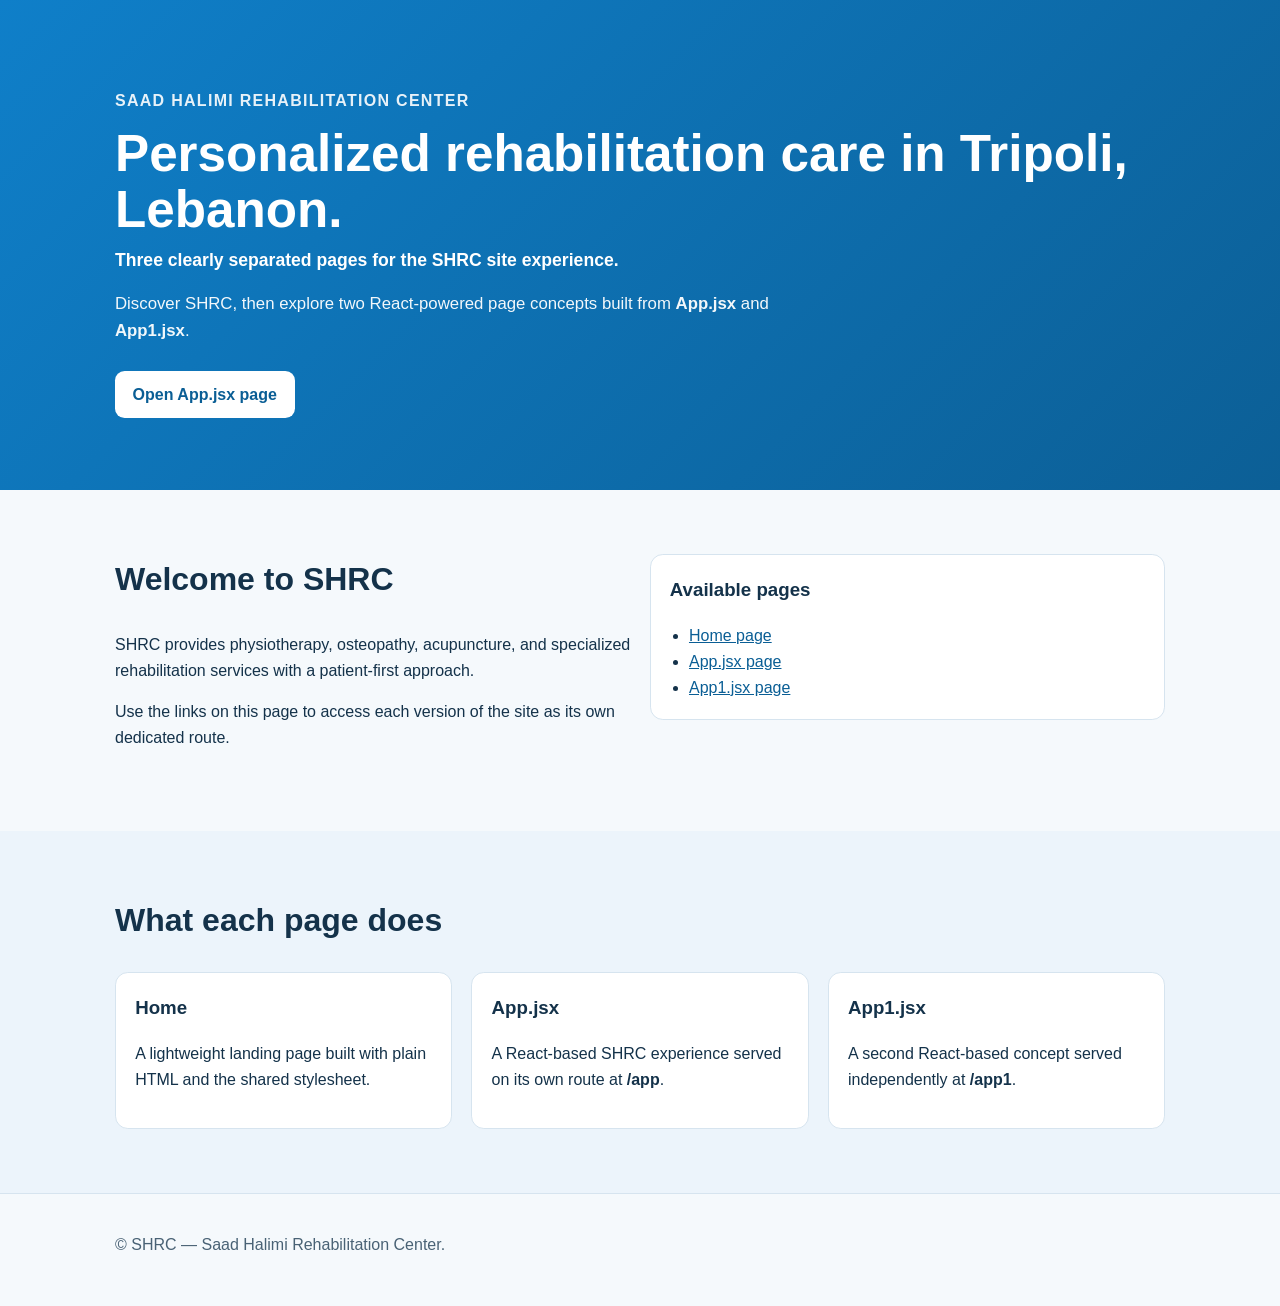
==== index.html @ 84e0998c "Separate homepage from React app routes" ====
<!doctype html>
<html lang="en">
  <head>
    <meta charset="UTF-8" />
    <meta name="viewport" content="width=device-width, initial-scale=1.0" />
    <meta
      name="description"
      content="SHRC official homepage for Saad Halimi Rehabilitation Center in Tripoli, Lebanon."
    />
    <title>SHRC Home</title>
    <link rel="stylesheet" href="/styles.css" />
  </head>
  <body>
    <header class="hero">
      <div class="container">
        <p class="eyebrow">Saad Halimi Rehabilitation Center</p>
        <h1>Personalized rehabilitation care in Tripoli, Lebanon.</h1>
        <p class="subtitle">Three clearly separated pages for the SHRC site experience.</p>
        <p class="lead">
          Discover SHRC, then explore two React-powered page concepts built from
          <strong>App.jsx</strong> and <strong>App1.jsx</strong>.
        </p>
        <a class="cta" href="/app">Open App.jsx page</a>
      </div>
    </header>

    <main>
      <section class="section">
        <div class="container grid two-col">
          <div>
            <h2>Welcome to SHRC</h2>
            <p>
              SHRC provides physiotherapy, osteopathy, acupuncture, and specialized
              rehabilitation services with a patient-first approach.
            </p>
            <p>
              Use the links on this page to access each version of the site as its
              own dedicated route.
            </p>
          </div>
          <div class="card">
            <h3>Available pages</h3>
            <ul>
              <li><a href="/">Home page</a></li>
              <li><a href="/app">App.jsx page</a></li>
              <li><a href="/app1">App1.jsx page</a></li>
            </ul>
          </div>
        </div>
      </section>

      <section class="section section-alt">
        <div class="container">
          <h2>What each page does</h2>
          <div class="grid cards">
            <article class="card">
              <h3>Home</h3>
              <p>A lightweight landing page built with plain HTML and the shared stylesheet.</p>
            </article>
            <article class="card">
              <h3>App.jsx</h3>
              <p>A React-based SHRC experience served on its own route at <strong>/app</strong>.</p>
            </article>
            <article class="card">
              <h3>App1.jsx</h3>
              <p>A second React-based concept served independently at <strong>/app1</strong>.</p>
            </article>
          </div>
        </div>
      </section>
    </main>

    <footer>
      <div class="container">
        <p>© SHRC — Saad Halimi Rehabilitation Center.</p>
      </div>
    </footer>
  </body>
</html>
---- styles.css ----
:root {
  --bg: #f5f9fc;
  --surface: #ffffff;
  --surface-alt: #ecf4fb;
  --text: #14324a;
  --muted: #496275;
  --primary: #0e74b8;
  --primary-dark: #0a5e95;
  --border: #d6e4ef;
}

* {
  box-sizing: border-box;
}

body {
  margin: 0;
  font-family: Inter, -apple-system, BlinkMacSystemFont, "Segoe UI", sans-serif;
  background: var(--bg);
  color: var(--text);
  line-height: 1.6;
}

.container {
  width: min(1050px, 92vw);
  margin: 0 auto;
}

.hero {
  background: linear-gradient(135deg, #0f7fc9, #0c5f96);
  color: #fff;
  padding: 5.5rem 0 4.5rem;
}

.eyebrow {
  letter-spacing: 0.08em;
  text-transform: uppercase;
  font-weight: 600;
  margin: 0 0 0.75rem;
  opacity: 0.9;
}

h1 {
  font-size: clamp(2rem, 4vw, 3.3rem);
  margin: 0;
  line-height: 1.1;
}

.subtitle {
  margin: 0.5rem 0 1rem;
  font-size: 1.1rem;
  font-weight: 600;
}

.lead {
  max-width: 680px;
  margin-bottom: 1.6rem;
  font-size: 1.05rem;
  opacity: 0.95;
}

.cta {
  display: inline-block;
  background: #fff;
  color: var(--primary-dark);
  text-decoration: none;
  font-weight: 700;
  padding: 0.7rem 1.1rem;
  border-radius: 0.6rem;
}

.section {
  padding: 4rem 0;
}

.section-alt {
  background: var(--surface-alt);
}

.grid {
  display: grid;
  gap: 1.2rem;
}

.two-col {
  grid-template-columns: repeat(auto-fit, minmax(280px, 1fr));
  align-items: start;
}

.cards {
  grid-template-columns: repeat(auto-fit, minmax(220px, 1fr));
}

.card {
  background: var(--surface);
  border: 1px solid var(--border);
  border-radius: 0.8rem;
  padding: 1.2rem;
}

h2 {
  margin-top: 0;
  font-size: clamp(1.5rem, 2.5vw, 2rem);
}

h3 {
  margin-top: 0;
}

ul {
  margin: 0.5rem 0 0;
  padding-left: 1.2rem;
}

a {
  color: var(--primary-dark);
}

.social-list {
  list-style: none;
  padding: 0;
  margin: 0;
}

.social-list li + li {
  margin-top: 0.45rem;
}

.social-list a {
  text-decoration: none;
  font-weight: 600;
}

footer {
  border-top: 1px solid var(--border);
  color: var(--muted);
  padding: 1.4rem 0 2rem;
}

@media (max-width: 600px) {
  .hero {
    padding-top: 4.4rem;
  }

  .section {
    padding: 3rem 0;
  }
}
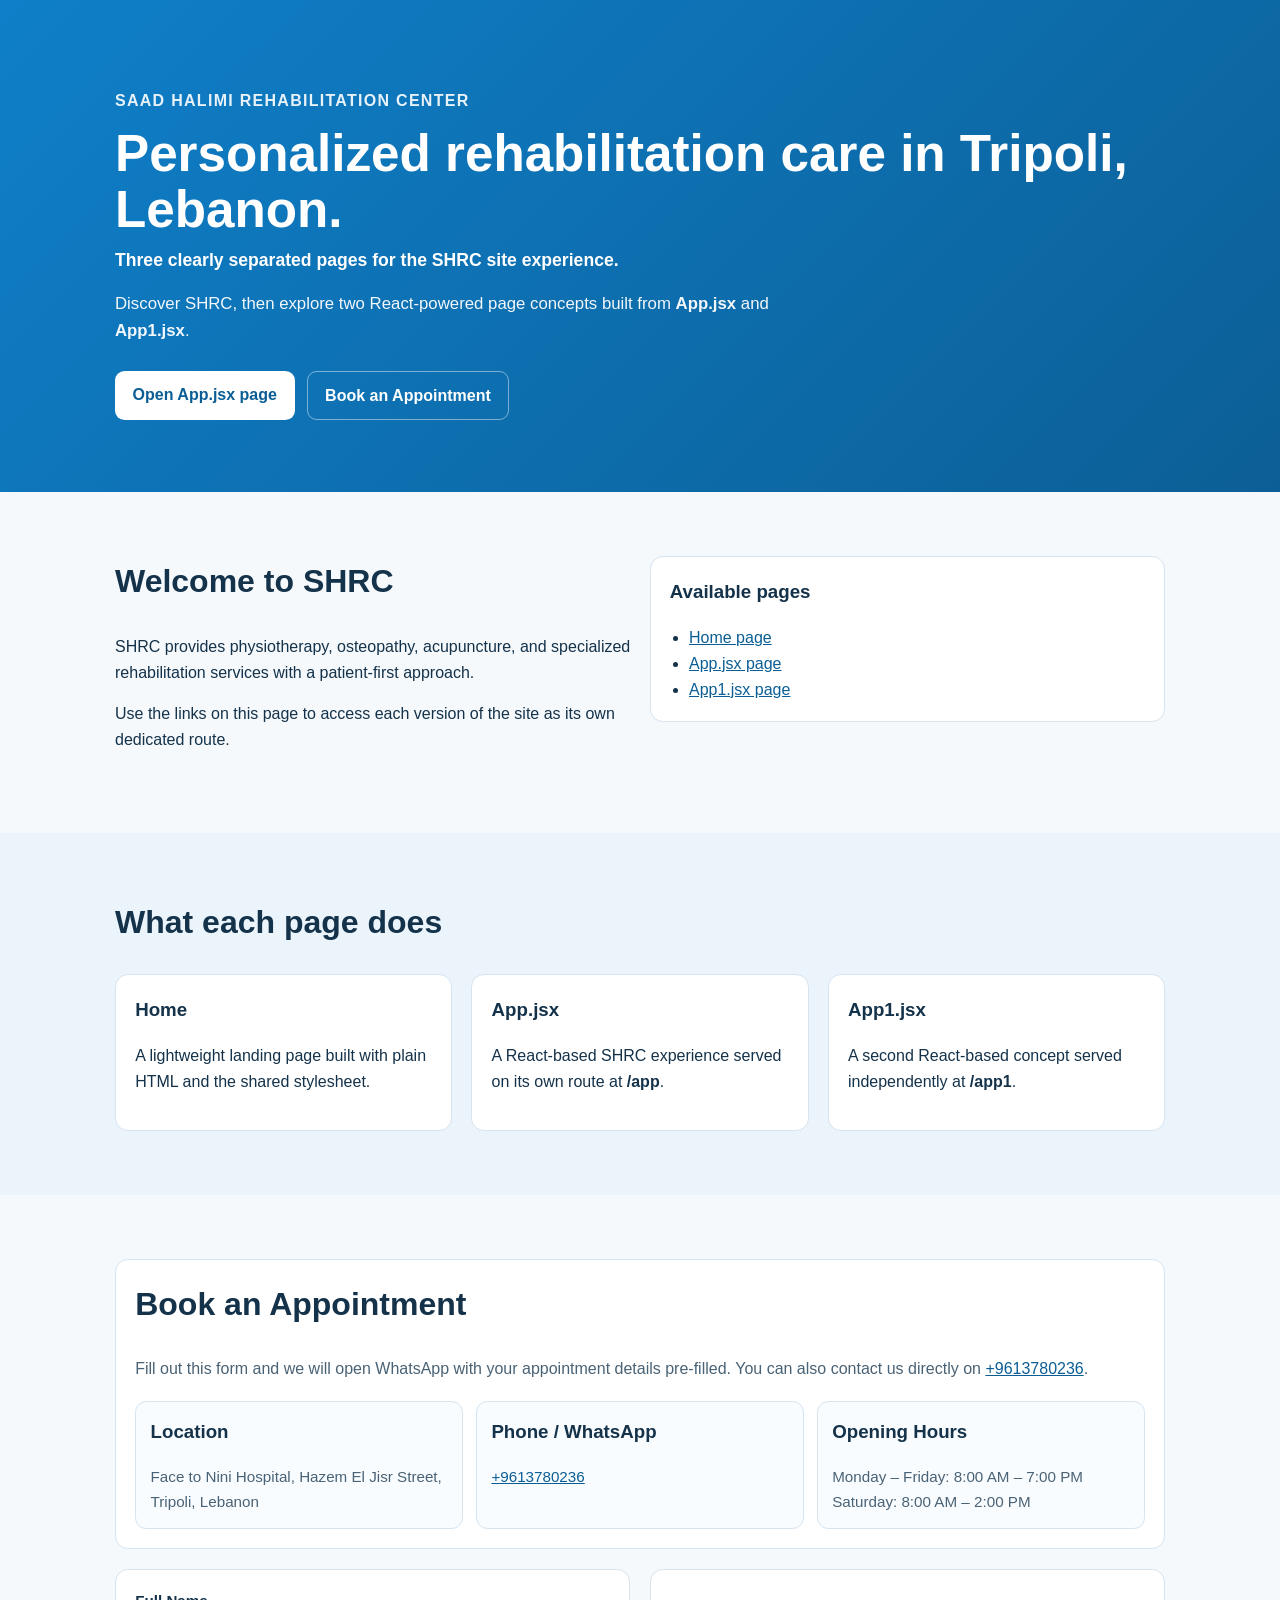
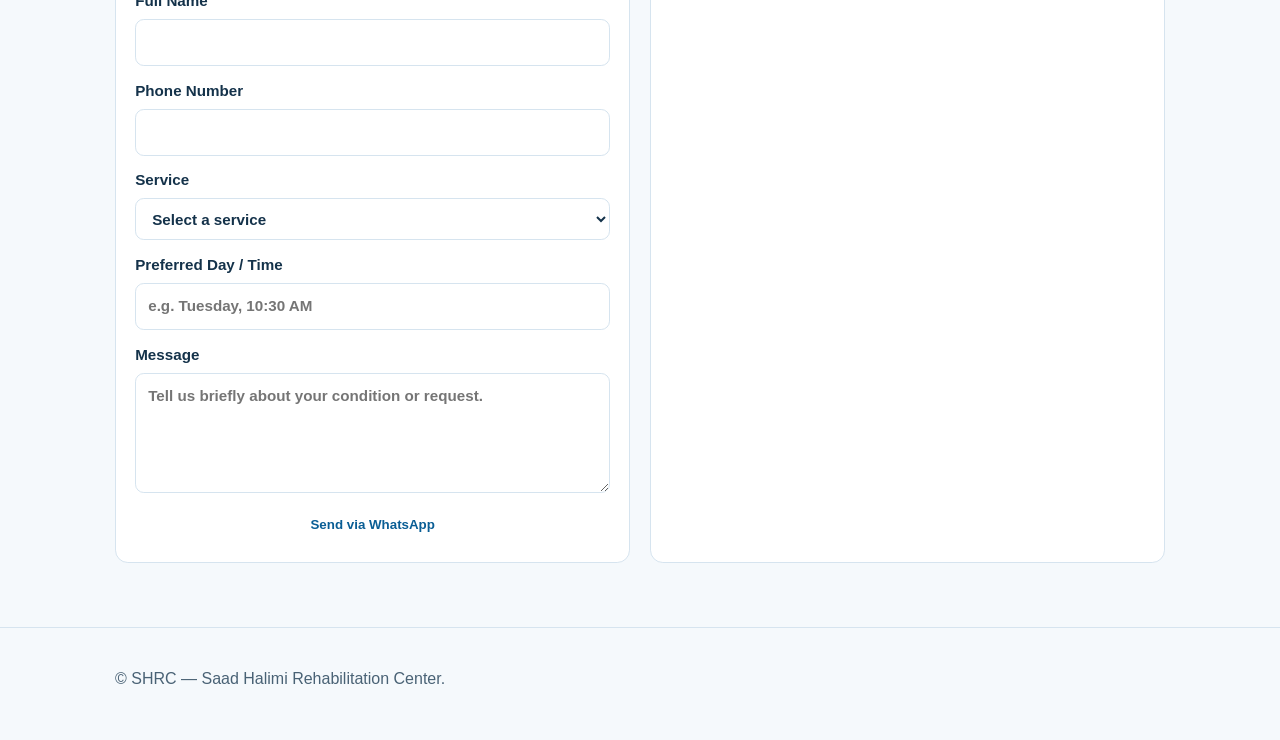
==== commit 0c3565ce: "Add booking/contact sections with WhatsApp-prefilled forms Agent-Logs-Url: https://github.com/wkasse" ====
--- a/index.html
+++ b/index.html
@@ -20,7 +20,10 @@
           Discover SHRC, then explore two React-powered page concepts built from
           <strong>App.jsx</strong> and <strong>App1.jsx</strong>.
         </p>
-        <a class="cta" href="/app">Open App.jsx page</a>
+        <div class="hero-actions">
+          <a class="cta" href="/app">Open App.jsx page</a>
+          <a class="cta cta-secondary" href="#contact">Book an Appointment</a>
+        </div>
       </div>
     </header>
 
@@ -68,6 +71,75 @@
           </div>
         </div>
       </section>
+
+      <section id="contact" class="section">
+        <div class="container booking-shell">
+          <div class="booking-intro card">
+            <h2>Book an Appointment</h2>
+            <p>
+              Fill out this form and we will open WhatsApp with your appointment details pre-filled.
+              You can also contact us directly on
+              <a href="https://wa.me/9613780236" target="_blank" rel="noopener noreferrer">+9613780236</a>.
+            </p>
+            <div class="info-grid">
+              <article class="info-card">
+                <h3>Location</h3>
+                <p>Face to Nini Hospital, Hazem El Jisr Street, Tripoli, Lebanon</p>
+              </article>
+              <article class="info-card">
+                <h3>Phone / WhatsApp</h3>
+                <p><a href="https://wa.me/9613780236" target="_blank" rel="noopener noreferrer">+9613780236</a></p>
+              </article>
+              <article class="info-card">
+                <h3>Opening Hours</h3>
+                <p>Monday – Friday: 8:00 AM – 7:00 PM<br />Saturday: 8:00 AM – 2:00 PM</p>
+              </article>
+            </div>
+          </div>
+
+          <div class="booking-grid">
+            <form id="booking-form" class="card booking-form">
+              <label>
+                Full Name
+                <input type="text" name="name" autocomplete="name" required />
+              </label>
+              <label>
+                Phone Number
+                <input type="tel" name="phone" autocomplete="tel" required />
+              </label>
+              <label>
+                Service
+                <select name="service" required>
+                  <option value="">Select a service</option>
+                  <option value="Isokinetic Therapy">Isokinetic Therapy</option>
+                  <option value="Acupuncture">Acupuncture</option>
+                  <option value="Osteopathy">Osteopathy</option>
+                  <option value="Medical Thermography">Medical Thermography</option>
+                  <option value="Ergonomy">Ergonomy</option>
+                </select>
+              </label>
+              <label>
+                Preferred Day / Time
+                <input type="text" name="preferredDateTime" placeholder="e.g. Tuesday, 10:30 AM" required />
+              </label>
+              <label>
+                Message
+                <textarea name="message" rows="4" placeholder="Tell us briefly about your condition or request." required></textarea>
+              </label>
+              <button type="submit" class="cta">Send via WhatsApp</button>
+            </form>
+
+            <div class="card map-card">
+              <iframe
+                title="SHRC Location Map"
+                loading="lazy"
+                allowfullscreen
+                src="https://www.google.com/maps?q=Face+to+Nini+Hospital,+Hazem+El+Jisr+Street,+Tripoli,+Lebanon&output=embed"
+              ></iframe>
+            </div>
+          </div>
+        </div>
+      </section>
     </main>
 
     <footer>
@@ -75,5 +147,23 @@
         <p>© SHRC — Saad Halimi Rehabilitation Center.</p>
       </div>
     </footer>
+    <script>
+      const bookingForm = document.getElementById('booking-form');
+      if (bookingForm) {
+        bookingForm.addEventListener('submit', (event) => {
+          event.preventDefault();
+          const formData = new FormData(bookingForm);
+          const whatsappMessage = [
+            'New SHRC Appointment Request',
+            `Name: ${formData.get('name') || ''}`,
+            `Phone: ${formData.get('phone') || ''}`,
+            `Service: ${formData.get('service') || ''}`,
+            `Preferred Day/Time: ${formData.get('preferredDateTime') || ''}`,
+            `Message: ${formData.get('message') || ''}`,
+          ].join('\n');
+          window.open(`https://wa.me/9613780236?text=${encodeURIComponent(whatsappMessage)}`, '_blank', 'noopener');
+        });
+      }
+    </script>
   </body>
 </html>
--- a/styles.css
+++ b/styles.css
@@ -69,6 +69,18 @@
   border-radius: 0.6rem;
 }
 
+.hero-actions {
+  display: flex;
+  flex-wrap: wrap;
+  gap: 0.75rem;
+}
+
+.cta-secondary {
+  background: transparent;
+  color: #fff;
+  border: 1px solid rgba(255, 255, 255, 0.45);
+}
+
 .section {
   padding: 4rem 0;
 }
@@ -137,6 +149,82 @@
   padding: 1.4rem 0 2rem;
 }
 
+.booking-shell {
+  display: grid;
+  gap: 1.2rem;
+}
+
+.booking-intro p {
+  color: var(--muted);
+  margin: 0.6rem 0 0;
+}
+
+.info-grid {
+  display: grid;
+  grid-template-columns: repeat(auto-fit, minmax(220px, 1fr));
+  gap: 0.8rem;
+  margin-top: 1.2rem;
+}
+
+.info-card {
+  border: 1px solid var(--border);
+  border-radius: 0.7rem;
+  background: #f9fcff;
+  padding: 0.9rem;
+}
+
+.info-card p {
+  margin: 0.35rem 0 0;
+  font-size: 0.95rem;
+}
+
+.booking-grid {
+  display: grid;
+  grid-template-columns: repeat(auto-fit, minmax(280px, 1fr));
+  gap: 1.2rem;
+}
+
+.booking-form {
+  display: grid;
+  gap: 0.8rem;
+}
+
+.booking-form label {
+  display: grid;
+  gap: 0.35rem;
+  font-weight: 600;
+  color: var(--text);
+  font-size: 0.95rem;
+}
+
+.booking-form input,
+.booking-form select,
+.booking-form textarea {
+  border: 1px solid var(--border);
+  border-radius: 0.55rem;
+  padding: 0.65rem 0.75rem;
+  font: inherit;
+  color: var(--text);
+  background: #fff;
+}
+
+.booking-form button {
+  border: none;
+  cursor: pointer;
+}
+
+.map-card {
+  padding: 0.5rem;
+  overflow: hidden;
+}
+
+.map-card iframe {
+  width: 100%;
+  min-height: 430px;
+  border: 0;
+  border-radius: 0.6rem;
+}
+
 @media (max-width: 600px) {
   .hero {
     padding-top: 4.4rem;
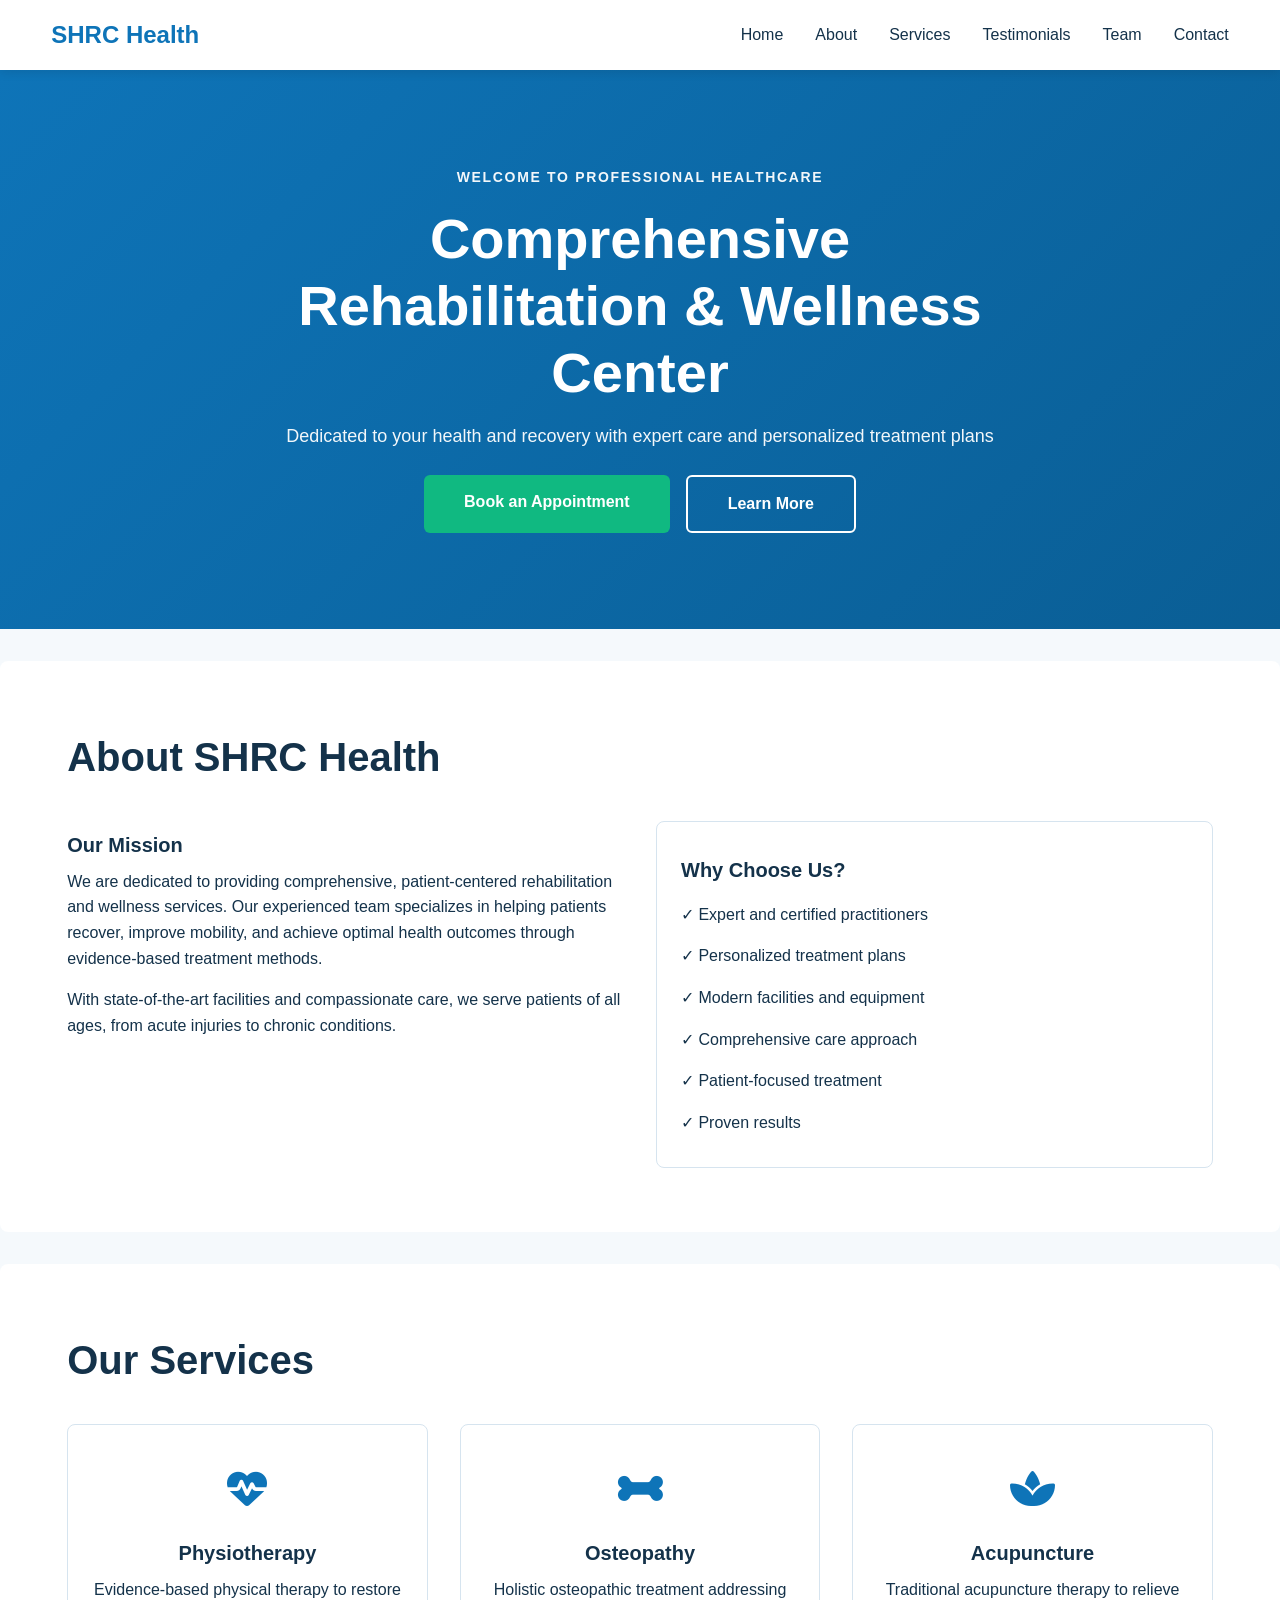
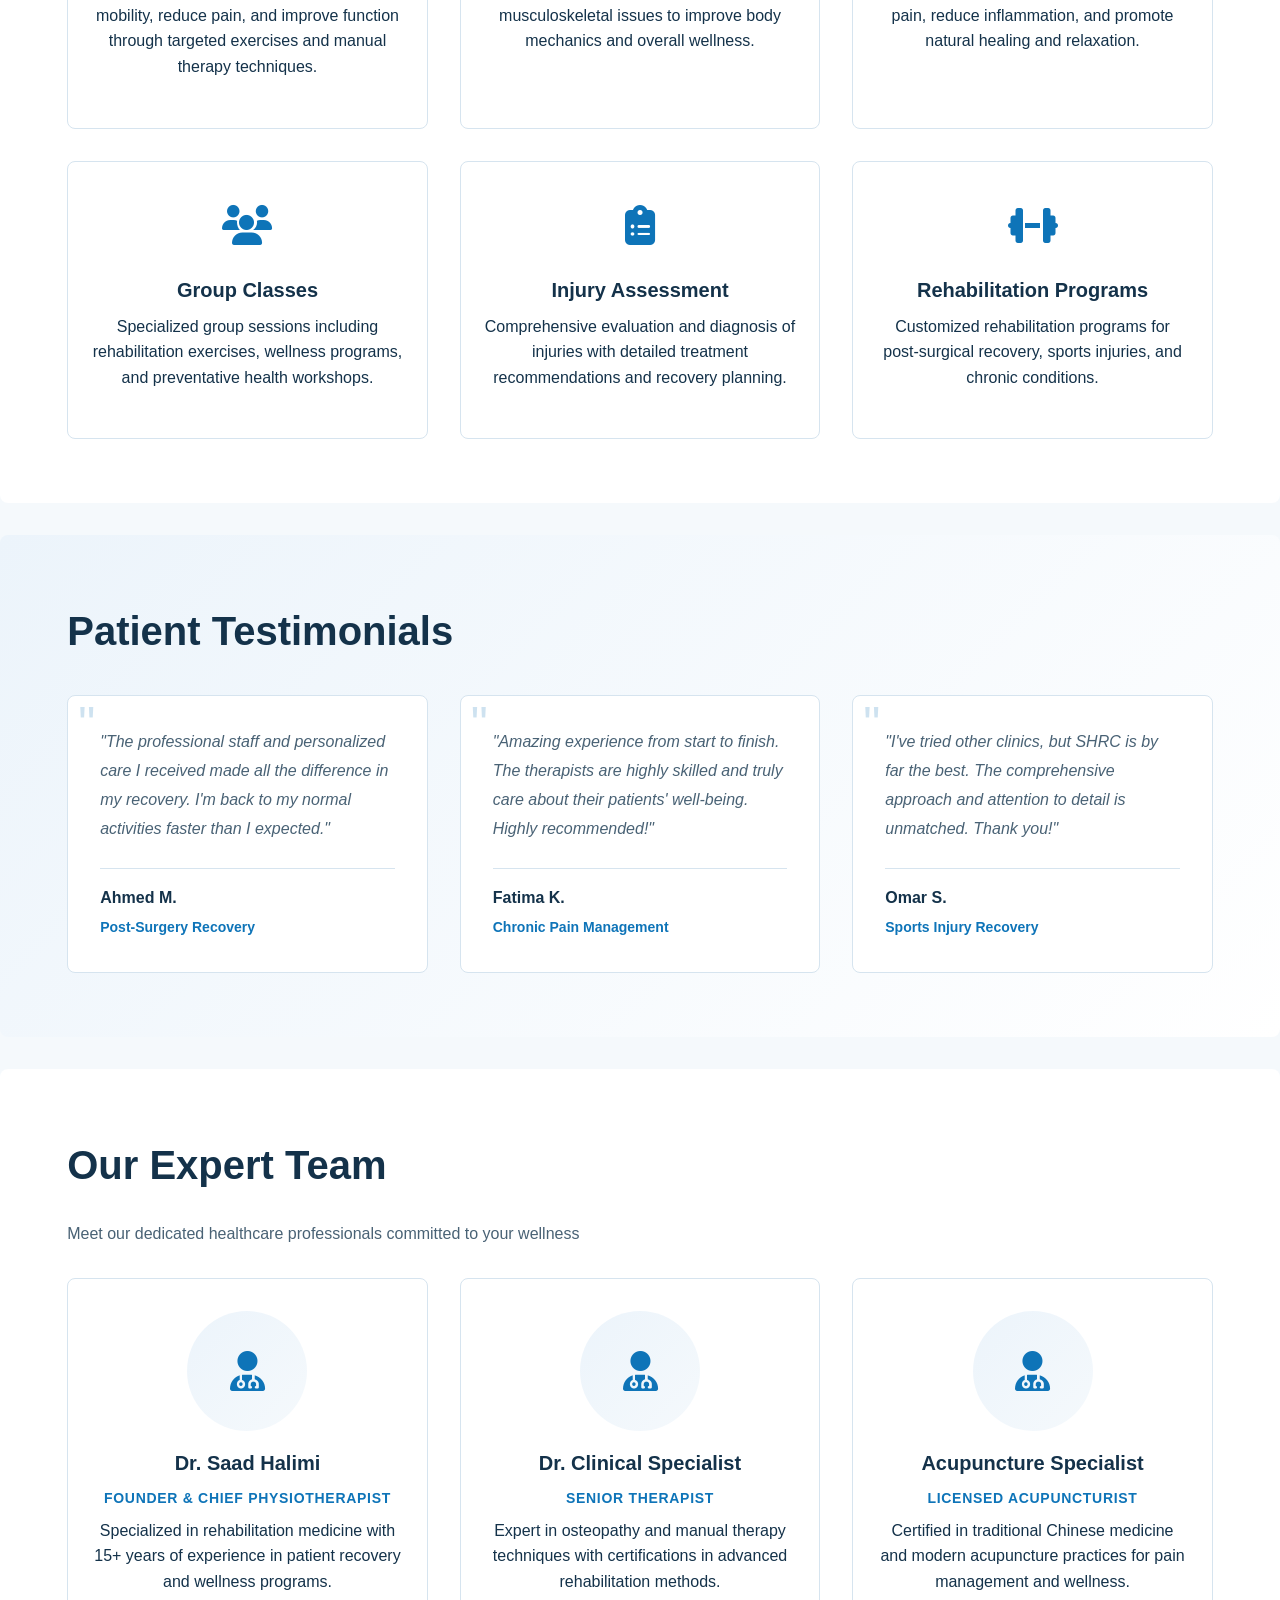
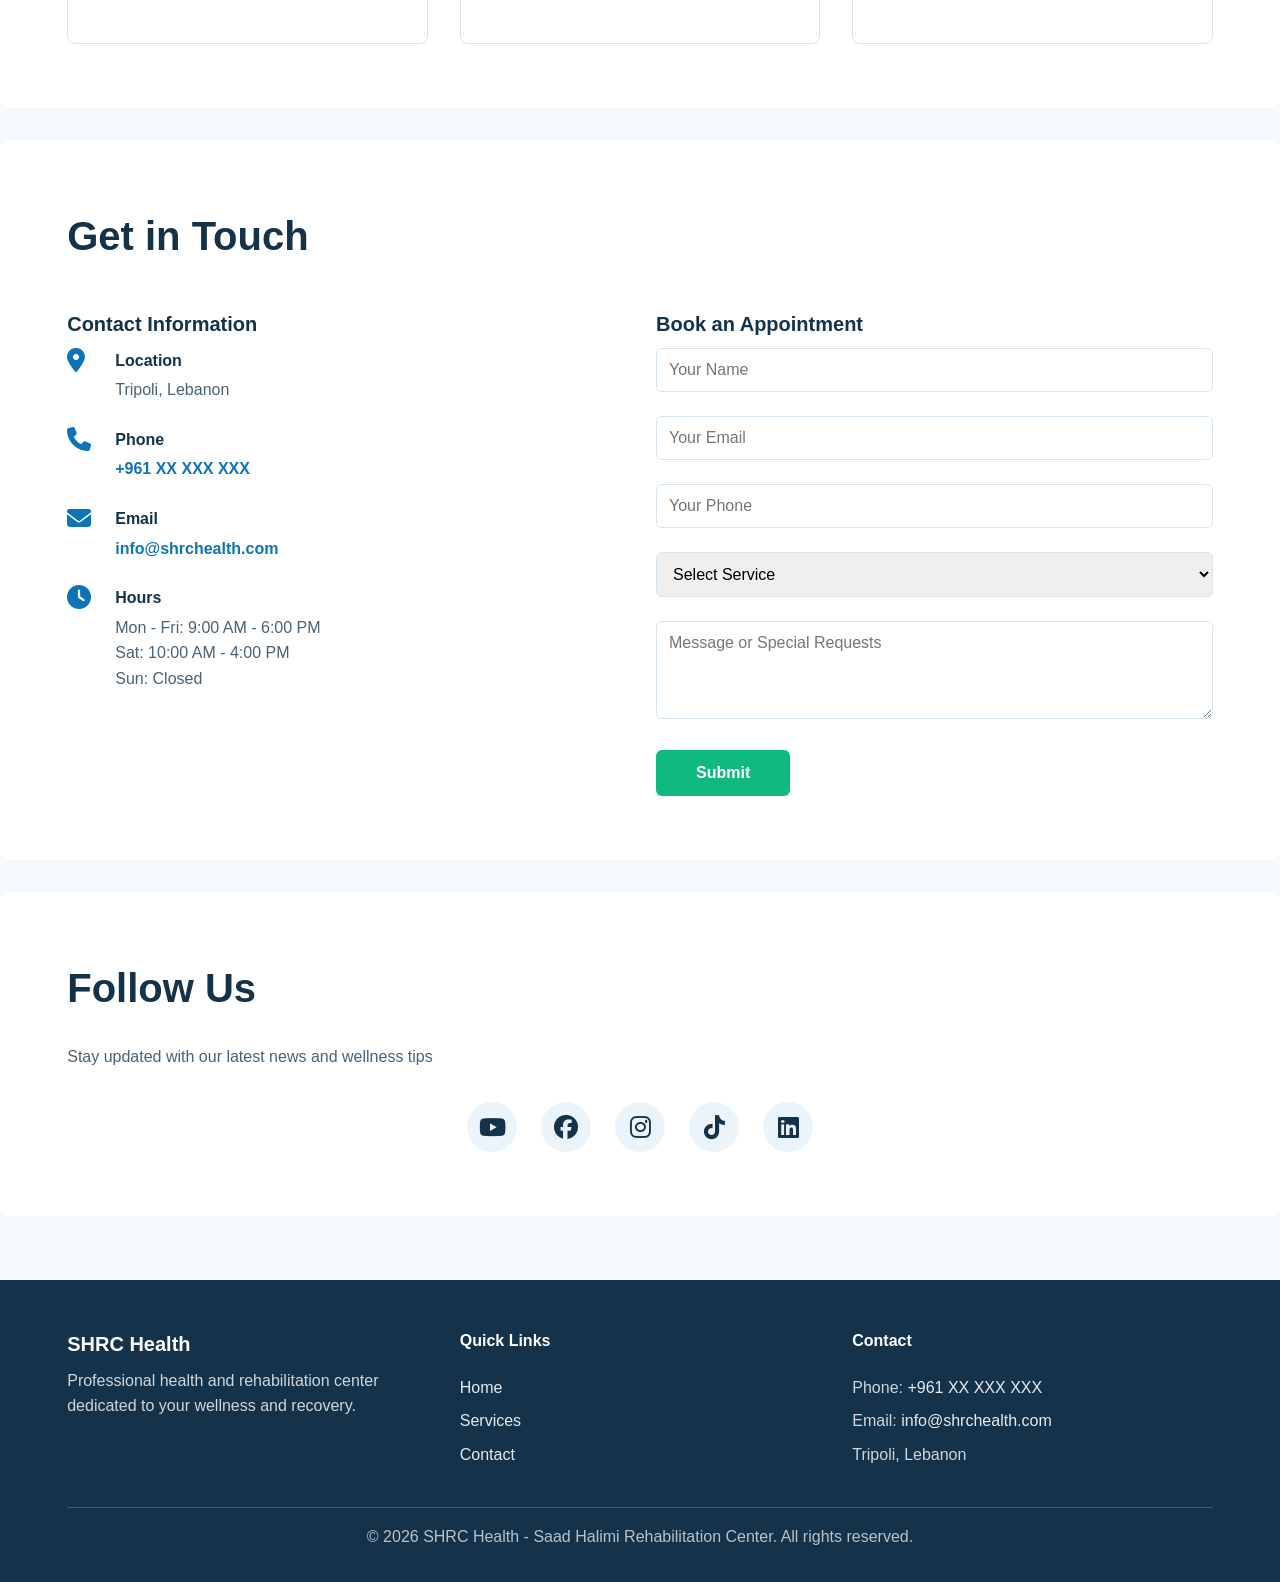
==== commit 277e072f: "Add SHRC Health professional website" ====
--- a/index.html
+++ b/index.html
@@ -5,163 +5,456 @@
     <meta name="viewport" content="width=device-width, initial-scale=1.0" />
     <meta
       name="description"
-      content="SHRC official homepage for Saad Halimi Rehabilitation Center in Tripoli, Lebanon."
+      content="SHRC - Professional health and rehabilitation center providing physiotherapy, osteopathy, acupuncture, and specialized care."
     />
-    <title>SHRC Home</title>
+    <meta
+      name="keywords"
+      content="rehabilitation, physiotherapy, osteopathy, acupuncture, health clinic"
+    />
+    <meta property="og:title" content="SHRC - Health & Rehabilitation Center" />
+    <meta
+      property="og:description"
+      content="Professional health and rehabilitation services"
+    />
+    <meta property="og:type" content="website" />
+    <title>SHRC - Health & Rehabilitation Center</title>
     <link rel="stylesheet" href="/styles.css" />
+    <link
+      rel="stylesheet"
+      href="https://cdnjs.cloudflare.com/ajax/libs/font-awesome/6.4.0/css/all.min.css"
+    />
   </head>
   <body>
-    <header class="hero">
+    <!-- Navigation -->
+    <nav class="navbar">
+      <div class="container nav-container">
+        <div class="logo">
+          <h2>SHRC Health</h2>
+        </div>
+        <ul class="nav-menu">
+          <li><a href="#home">Home</a></li>
+          <li><a href="#about">About</a></li>
+          <li><a href="#services">Services</a></li>
+          <li><a href="#testimonials">Testimonials</a></li>
+          <li><a href="#team">Team</a></li>
+          <li><a href="#contact">Contact</a></li>
+        </ul>
+        <div class="hamburger">
+          <span></span>
+          <span></span>
+          <span></span>
+        </div>
+      </div>
+    </nav>
+
+    <!-- Hero Section -->
+    <header class="hero" id="home">
       <div class="container">
-        <p class="eyebrow">Saad Halimi Rehabilitation Center</p>
-        <h1>Personalized rehabilitation care in Tripoli, Lebanon.</h1>
-        <p class="subtitle">Three clearly separated pages for the SHRC site experience.</p>
-        <p class="lead">
-          Discover SHRC, then explore two React-powered page concepts built from
-          <strong>App.jsx</strong> and <strong>App1.jsx</strong>.
-        </p>
-        <div class="hero-actions">
-          <a class="cta" href="/app">Open App.jsx page</a>
-          <a class="cta cta-secondary" href="#contact">Book an Appointment</a>
+        <div class="hero-content">
+          <p class="eyebrow">Welcome to Professional Healthcare</p>
+          <h1>Comprehensive Rehabilitation & Wellness Center</h1>
+          <p class="subtitle">
+            Dedicated to your health and recovery with expert care and
+            personalized treatment plans
+          </p>
+          <div class="hero-actions">
+            <a class="cta" href="#contact">Book an Appointment</a>
+            <a class="cta cta-secondary" href="#services">Learn More</a>
+          </div>
         </div>
       </div>
     </header>
 
     <main>
-      <section class="section">
-        <div class="container grid two-col">
-          <div>
-            <h2>Welcome to SHRC</h2>
+      <!-- About Section -->
+      <section class="section about" id="about">
+        <div class="container">
+          <h2>About SHRC Health</h2>
+          <div class="grid two-col">
+            <div>
+              <h3>Our Mission</h3>
+              <p>
+                We are dedicated to providing comprehensive, patient-centered
+                rehabilitation and wellness services. Our experienced team
+                specializes in helping patients recover, improve mobility, and
+                achieve optimal health outcomes through evidence-based treatment
+                methods.
+              </p>
+              <p>
+                With state-of-the-art facilities and compassionate care, we
+                serve patients of all ages, from acute injuries to chronic
+                conditions.
+              </p>
+            </div>
+            <div class="card">
+              <h3>Why Choose Us?</h3>
+              <ul class="benefits-list">
+                <li>✓ Expert and certified practitioners</li>
+                <li>✓ Personalized treatment plans</li>
+                <li>✓ Modern facilities and equipment</li>
+                <li>✓ Comprehensive care approach</li>
+                <li>✓ Patient-focused treatment</li>
+                <li>✓ Proven results</li>
+              </ul>
+            </div>
+          </div>
+        </div>
+      </section>
+
+      <!-- Services Section -->
+      <section class="section services" id="services">
+        <div class="container">
+          <h2>Our Services</h2>
+          <div class="services-grid">
+            <div class="service-card">
+              <div class="service-icon">
+                <i class="fas fa-heartbeat"></i>
+              </div>
+              <h3>Physiotherapy</h3>
+              <p>
+                Evidence-based physical therapy to restore mobility, reduce
+                pain, and improve function through targeted exercises and manual
+                therapy techniques.
+              </p>
+            </div>
+            <div class="service-card">
+              <div class="service-icon">
+                <i class="fas fa-bone"></i>
+              </div>
+              <h3>Osteopathy</h3>
+              <p>
+                Holistic osteopathic treatment addressing musculoskeletal issues
+                to improve body mechanics and overall wellness.
+              </p>
+            </div>
+            <div class="service-card">
+              <div class="service-icon">
+                <i class="fas fa-spa"></i>
+              </div>
+              <h3>Acupuncture</h3>
+              <p>
+                Traditional acupuncture therapy to relieve pain, reduce
+                inflammation, and promote natural healing and relaxation.
+              </p>
+            </div>
+            <div class="service-card">
+              <div class="service-icon">
+                <i class="fas fa-users"></i>
+              </div>
+              <h3>Group Classes</h3>
+              <p>
+                Specialized group sessions including rehabilitation exercises,
+                wellness programs, and preventative health workshops.
+              </p>
+            </div>
+            <div class="service-card">
+              <div class="service-icon">
+                <i class="fas fa-clipboard-list"></i>
+              </div>
+              <h3>Injury Assessment</h3>
+              <p>
+                Comprehensive evaluation and diagnosis of injuries with detailed
+                treatment recommendations and recovery planning.
+              </p>
+            </div>
+            <div class="service-card">
+              <div class="service-icon">
+                <i class="fas fa-dumbbell"></i>
+              </div>
+              <h3>Rehabilitation Programs</h3>
+              <p>
+                Customized rehabilitation programs for post-surgical recovery,
+                sports injuries, and chronic conditions.
+              </p>
+            </div>
+          </div>
+        </div>
+      </section>
+
+      <!-- Testimonials Section -->
+      <section class="section testimonials" id="testimonials">
+        <div class="container">
+          <h2>Patient Testimonials</h2>
+          <div class="testimonials-grid">
+            <div class="testimonial-card">
+              <p class="testimonial-text">
+                "The professional staff and personalized care I received made
+                all the difference in my recovery. I'm back to my normal
+                activities faster than I expected."
+              </p>
+              <div class="testimonial-author">
+                <strong>Ahmed M.</strong>
+                <span>Post-Surgery Recovery</span>
+              </div>
+            </div>
+            <div class="testimonial-card">
+              <p class="testimonial-text">
+                "Amazing experience from start to finish. The therapists are
+                highly skilled and truly care about their patients' well-being.
+                Highly recommended!"
+              </p>
+              <div class="testimonial-author">
+                <strong>Fatima K.</strong>
+                <span>Chronic Pain Management</span>
+              </div>
+            </div>
+            <div class="testimonial-card">
+              <p class="testimonial-text">
+                "I've tried other clinics, but SHRC is by far the best. The
+                comprehensive approach and attention to detail is unmatched.
+                Thank you!"
+              </p>
+              <div class="testimonial-author">
+                <strong>Omar S.</strong>
+                <span>Sports Injury Recovery</span>
+              </div>
+            </div>
+          </div>
+        </div>
+      </section>
+
+      <!-- Team Section -->
+      <section class="section team" id="team">
+        <div class="container">
+          <h2>Our Expert Team</h2>
+          <p class="section-intro">
+            Meet our dedicated healthcare professionals committed to your
+            wellness
+          </p>
+          <div class="team-grid">
+            <div class="team-card">
+              <div class="team-placeholder">
+                <i class="fas fa-user-md"></i>
+              </div>
+              <h3>Dr. Saad Halimi</h3>
+              <p class="role">Founder & Chief Physiotherapist</p>
+              <p>
+                Specialized in rehabilitation medicine with 15+ years of
+                experience in patient recovery and wellness programs.
+              </p>
+            </div>
+            <div class="team-card">
+              <div class="team-placeholder">
+                <i class="fas fa-user-md"></i>
+              </div>
+              <h3>Dr. Clinical Specialist</h3>
+              <p class="role">Senior Therapist</p>
+              <p>
+                Expert in osteopathy and manual therapy techniques with
+                certifications in advanced rehabilitation methods.
+              </p>
+            </div>
+            <div class="team-card">
+              <div class="team-placeholder">
+                <i class="fas fa-user-md"></i>
+              </div>
+              <h3>Acupuncture Specialist</h3>
+              <p class="role">Licensed Acupuncturist</p>
+              <p>
+                Certified in traditional Chinese medicine and modern acupuncture
+                practices for pain management and wellness.
+              </p>
+            </div>
+          </div>
+        </div>
+      </section>
+
+      <!-- Contact Section -->
+      <section class="section contact" id="contact">
+        <div class="container">
+          <h2>Get in Touch</h2>
+          <div class="grid two-col">
+            <div class="contact-info">
+              <h3>Contact Information</h3>
+              <div class="contact-item">
+                <i class="fas fa-map-marker-alt"></i>
+                <div>
+                  <strong>Location</strong>
+                  <p>Tripoli, Lebanon</p>
+                </div>
+              </div>
+              <div class="contact-item">
+                <i class="fas fa-phone"></i>
+                <div>
+                  <strong>Phone</strong>
+                  <p><a href="tel:+961XXXXXXXXX">+961 XX XXX XXX</a></p>
+                </div>
+              </div>
+              <div class="contact-item">
+                <i class="fas fa-envelope"></i>
+                <div>
+                  <strong>Email</strong>
+                  <p>
+                    <a href="mailto:info@shrchealth.com">info@shrchealth.com</a>
+                  </p>
+                </div>
+              </div>
+              <div class="contact-item">
+                <i class="fas fa-clock"></i>
+                <div>
+                  <strong>Hours</strong>
+                  <p>
+                    Mon - Fri: 9:00 AM - 6:00 PM<br />Sat: 10:00 AM - 4:00 PM<br />Sun:
+                    Closed
+                  </p>
+                </div>
+              </div>
+            </div>
+            <div class="contact-form">
+              <h3>Book an Appointment</h3>
+              <form>
+                <div class="form-group">
+                  <input type="text" placeholder="Your Name" required />
+                </div>
+                <div class="form-group">
+                  <input type="email" placeholder="Your Email" required />
+                </div>
+                <div class="form-group">
+                  <input type="tel" placeholder="Your Phone" />
+                </div>
+                <div class="form-group">
+                  <select required>
+                    <option value="">Select Service</option>
+                    <option value="physiotherapy">Physiotherapy</option>
+                    <option value="osteopathy">Osteopathy</option>
+                    <option value="acupuncture">Acupuncture</option>
+                    <option value="consultation">Consultation</option>
+                  </select>
+                </div>
+                <div class="form-group">
+                  <textarea
+                    placeholder="Message or Special Requests"
+                    rows="4"
+                  ></textarea>
+                </div>
+                <button type="submit" class="cta">Submit</button>
+              </form>
+            </div>
+          </div>
+        </div>
+      </section>
+
+      <!-- Social Media Section -->
+      <section class="section social">
+        <div class="container">
+          <h2>Follow Us</h2>
+          <p class="section-intro">
+            Stay updated with our latest news and wellness tips
+          </p>
+          <div class="social-links">
+            <a
+              href="https://www.youtube.com/channel/UCKnAruS1_PaR3XhLlYxvqaA"
+              target="_blank"
+              class="social-link youtube"
+              title="YouTube"
+            >
+              <i class="fab fa-youtube"></i>
+            </a>
+            <a
+              href="https://www.facebook.com/SHRChealth"
+              target="_blank"
+              class="social-link facebook"
+              title="Facebook"
+            >
+              <i class="fab fa-facebook"></i>
+            </a>
+            <a
+              href="https://instagram.com/shrchealth"
+              target="_blank"
+              class="social-link instagram"
+              title="Instagram"
+            >
+              <i class="fab fa-instagram"></i>
+            </a>
+            <a
+              href="https://www.tiktok.com/@shrchealth/"
+              target="_blank"
+              class="social-link tiktok"
+              title="TikTok"
+            >
+              <i class="fab fa-tiktok"></i>
+            </a>
+            <a
+              href="https://www.linkedin.com/company/shrchealth"
+              target="_blank"
+              class="social-link linkedin"
+              title="LinkedIn"
+            >
+              <i class="fab fa-linkedin"></i>
+            </a>
+          </div>
+        </div>
+      </section>
+    </main>
+
+    <!-- Footer -->
+    <footer class="footer">
+      <div class="container">
+        <div class="footer-content">
+          <div class="footer-section">
+            <h3>SHRC Health</h3>
             <p>
-              SHRC provides physiotherapy, osteopathy, acupuncture, and specialized
-              rehabilitation services with a patient-first approach.
+              Professional health and rehabilitation center dedicated to your
+              wellness and recovery.
             </p>
+          </div>
+          <div class="footer-section">
+            <h4>Quick Links</h4>
+            <ul>
+              <li><a href="#home">Home</a></li>
+              <li><a href="#services">Services</a></li>
+              <li><a href="#contact">Contact</a></li>
+            </ul>
+          </div>
+          <div class="footer-section">
+            <h4>Contact</h4>
+            <p>Phone: <a href="tel:+961XXXXXXXXX">+961 XX XXX XXX</a></p>
             <p>
-              Use the links on this page to access each version of the site as its
-              own dedicated route.
+              Email:
+              <a href="mailto:info@shrchealth.com">info@shrchealth.com</a>
             </p>
-          </div>
-          <div class="card">
-            <h3>Available pages</h3>
-            <ul>
-              <li><a href="/">Home page</a></li>
-              <li><a href="/app">App.jsx page</a></li>
-              <li><a href="/app1">App1.jsx page</a></li>
-            </ul>
-          </div>
-        </div>
-      </section>
-
-      <section class="section section-alt">
-        <div class="container">
-          <h2>What each page does</h2>
-          <div class="grid cards">
-            <article class="card">
-              <h3>Home</h3>
-              <p>A lightweight landing page built with plain HTML and the shared stylesheet.</p>
-            </article>
-            <article class="card">
-              <h3>App.jsx</h3>
-              <p>A React-based SHRC experience served on its own route at <strong>/app</strong>.</p>
-            </article>
-            <article class="card">
-              <h3>App1.jsx</h3>
-              <p>A second React-based concept served independently at <strong>/app1</strong>.</p>
-            </article>
-          </div>
-        </div>
-      </section>
-
-      <section id="contact" class="section">
-        <div class="container booking-shell">
-          <div class="booking-intro card">
-            <h2>Book an Appointment</h2>
-            <p>
-              Fill out this form and we will open WhatsApp with your appointment details pre-filled.
-              You can also contact us directly on
-              <a href="https://wa.me/9613780236" target="_blank" rel="noopener noreferrer">+9613780236</a>.
-            </p>
-            <div class="info-grid">
-              <article class="info-card">
-                <h3>Location</h3>
-                <p>Face to Nini Hospital, Hazem El Jisr Street, Tripoli, Lebanon</p>
-              </article>
-              <article class="info-card">
-                <h3>Phone / WhatsApp</h3>
-                <p><a href="https://wa.me/9613780236" target="_blank" rel="noopener noreferrer">+9613780236</a></p>
-              </article>
-              <article class="info-card">
-                <h3>Opening Hours</h3>
-                <p>Monday – Friday: 8:00 AM – 7:00 PM<br />Saturday: 8:00 AM – 2:00 PM</p>
-              </article>
-            </div>
-          </div>
-
-          <div class="booking-grid">
-            <form id="booking-form" class="card booking-form">
-              <label>
-                Full Name
-                <input type="text" name="name" autocomplete="name" required />
-              </label>
-              <label>
-                Phone Number
-                <input type="tel" name="phone" autocomplete="tel" required />
-              </label>
-              <label>
-                Service
-                <select name="service" required>
-                  <option value="">Select a service</option>
-                  <option value="Isokinetic Therapy">Isokinetic Therapy</option>
-                  <option value="Acupuncture">Acupuncture</option>
-                  <option value="Osteopathy">Osteopathy</option>
-                  <option value="Medical Thermography">Medical Thermography</option>
-                  <option value="Ergonomy">Ergonomy</option>
-                </select>
-              </label>
-              <label>
-                Preferred Day / Time
-                <input type="text" name="preferredDateTime" placeholder="e.g. Tuesday, 10:30 AM" required />
-              </label>
-              <label>
-                Message
-                <textarea name="message" rows="4" placeholder="Tell us briefly about your condition or request." required></textarea>
-              </label>
-              <button type="submit" class="cta">Send via WhatsApp</button>
-            </form>
-
-            <div class="card map-card">
-              <iframe
-                title="SHRC Location Map"
-                loading="lazy"
-                allowfullscreen
-                src="https://www.google.com/maps?q=Face+to+Nini+Hospital,+Hazem+El+Jisr+Street,+Tripoli,+Lebanon&output=embed"
-              ></iframe>
-            </div>
-          </div>
-        </div>
-      </section>
-    </main>
-
-    <footer>
-      <div class="container">
-        <p>© SHRC — Saad Halimi Rehabilitation Center.</p>
+            <p>Tripoli, Lebanon</p>
+          </div>
+        </div>
+        <div class="footer-bottom">
+          <p>
+            &copy; 2026 SHRC Health - Saad Halimi Rehabilitation Center. All
+            rights reserved.
+          </p>
+        </div>
       </div>
     </footer>
+
     <script>
-      const bookingForm = document.getElementById('booking-form');
-      if (bookingForm) {
-        bookingForm.addEventListener('submit', (event) => {
-          event.preventDefault();
-          const formData = new FormData(bookingForm);
-          const whatsappMessage = [
-            'New SHRC Appointment Request',
-            `Name: ${formData.get('name') || ''}`,
-            `Phone: ${formData.get('phone') || ''}`,
-            `Service: ${formData.get('service') || ''}`,
-            `Preferred Day/Time: ${formData.get('preferredDateTime') || ''}`,
-            `Message: ${formData.get('message') || ''}`,
-          ].join('\n');
-          window.open(`https://wa.me/9613780236?text=${encodeURIComponent(whatsappMessage)}`, '_blank', 'noopener');
+      // Mobile menu toggle
+      const hamburger = document.querySelector(".hamburger");
+      const navMenu = document.querySelector(".nav-menu");
+
+      if (hamburger) {
+        hamburger.addEventListener("click", () => {
+          navMenu.classList.toggle("active");
+        });
+      }
+
+      // Smooth scrolling for anchor links
+      document.querySelectorAll('a[href^="#"]').forEach((anchor) => {
+        anchor.addEventListener("click", function (e) {
+          e.preventDefault();
+          const target = document.querySelector(this.getAttribute("href"));
+          if (target) {
+            target.scrollIntoView({ behavior: "smooth" });
+            navMenu.classList.remove("active");
+          }
+        });
+      });
+
+      // Form submission
+      const contactForm = document.querySelector(".contact-form form");
+      if (contactForm) {
+        contactForm.addEventListener("submit", (e) => {
+          e.preventDefault();
+          alert("Thank you for your inquiry! We will contact you shortly.");
+          contactForm.reset();
         });
       }
     </script>
--- a/styles.css
+++ b/styles.css
@@ -6,231 +6,700 @@
   --muted: #496275;
   --primary: #0e74b8;
   --primary-dark: #0a5e95;
+  --primary-light: #1e8fd4;
   --border: #d6e4ef;
+  --success: #10b981;
+  --accent: #f59e0b;
+  --danger: #ef4444;
 }
 
 * {
   box-sizing: border-box;
 }
 
+html {
+  scroll-behavior: smooth;
+}
+
 body {
   margin: 0;
-  font-family: Inter, -apple-system, BlinkMacSystemFont, "Segoe UI", sans-serif;
+  font-family: "Segoe UI", Tahoma, Geneva, Verdana, sans-serif;
   background: var(--bg);
   color: var(--text);
   line-height: 1.6;
 }
 
+/* Container */
 .container {
-  width: min(1050px, 92vw);
+  width: min(1200px, 92vw);
   margin: 0 auto;
-}
-
+  padding: 0 1rem;
+}
+
+/* Navigation */
+.navbar {
+  background: var(--surface);
+  box-shadow: 0 2px 10px rgba(0, 0, 0, 0.1);
+  position: sticky;
+  top: 0;
+  z-index: 100;
+}
+
+.nav-container {
+  display: flex;
+  justify-content: space-between;
+  align-items: center;
+  padding: 1rem 0;
+}
+
+.logo h2 {
+  margin: 0;
+  color: var(--primary);
+  font-size: 1.5rem;
+  font-weight: 700;
+}
+
+.nav-menu {
+  display: flex;
+  gap: 2rem;
+  list-style: none;
+  margin: 0;
+  padding: 0;
+}
+
+.nav-menu a {
+  color: var(--text);
+  text-decoration: none;
+  font-weight: 500;
+  transition: color 0.3s ease;
+}
+
+.nav-menu a:hover {
+  color: var(--primary);
+}
+
+.hamburger {
+  display: none;
+  flex-direction: column;
+  cursor: pointer;
+}
+
+.hamburger span {
+  width: 25px;
+  height: 3px;
+  background: var(--text);
+  margin: 5px 0;
+  border-radius: 2px;
+  transition: 0.3s;
+}
+
+/* Hero Section */
 .hero {
-  background: linear-gradient(135deg, #0f7fc9, #0c5f96);
+  background: linear-gradient(135deg, #0e74b8, #0a5e95);
   color: #fff;
-  padding: 5.5rem 0 4.5rem;
+  padding: 6rem 0;
+  text-align: center;
+}
+
+.hero-content {
+  max-width: 800px;
+  margin: 0 auto;
 }
 
 .eyebrow {
-  letter-spacing: 0.08em;
+  letter-spacing: 0.12em;
   text-transform: uppercase;
   font-weight: 600;
-  margin: 0 0 0.75rem;
-  opacity: 0.9;
+  font-size: 0.875rem;
+  margin: 0 0 1rem;
+  opacity: 0.95;
 }
 
 h1 {
-  font-size: clamp(2rem, 4vw, 3.3rem);
-  margin: 0;
-  line-height: 1.1;
+  font-size: clamp(2rem, 5vw, 3.5rem);
+  margin: 0 0 1rem;
+  line-height: 1.2;
+  font-weight: 700;
+}
+
+h2 {
+  font-size: clamp(1.75rem, 4vw, 2.5rem);
+  margin: 0 0 1.5rem;
+  font-weight: 700;
+  color: var(--text);
+}
+
+h3 {
+  font-size: 1.25rem;
+  margin: 0.5rem 0;
+  font-weight: 600;
+  color: var(--text);
 }
 
 .subtitle {
-  margin: 0.5rem 0 1rem;
-  font-size: 1.1rem;
-  font-weight: 600;
-}
-
-.lead {
-  max-width: 680px;
-  margin-bottom: 1.6rem;
-  font-size: 1.05rem;
+  font-size: 1.125rem;
+  margin: 0 0 1.5rem;
   opacity: 0.95;
+}
+
+.section-intro {
+  font-size: 1rem;
+  color: var(--muted);
+  margin-bottom: 2rem;
+}
+
+/* Hero Actions */
+.hero-actions {
+  display: flex;
+  gap: 1rem;
+  justify-content: center;
+  flex-wrap: wrap;
 }
 
 .cta {
   display: inline-block;
-  background: #fff;
-  color: var(--primary-dark);
+  padding: 0.875rem 2.5rem;
+  background: var(--success);
+  color: white;
   text-decoration: none;
-  font-weight: 700;
-  padding: 0.7rem 1.1rem;
-  border-radius: 0.6rem;
-}
-
-.hero-actions {
-  display: flex;
-  flex-wrap: wrap;
-  gap: 0.75rem;
+  border-radius: 6px;
+  font-weight: 600;
+  border: none;
+  cursor: pointer;
+  transition: all 0.3s ease;
+  font-size: 1rem;
+}
+
+.cta:hover {
+  background: #059669;
+  transform: translateY(-2px);
+  box-shadow: 0 8px 16px rgba(16, 185, 129, 0.3);
 }
 
 .cta-secondary {
   background: transparent;
-  color: #fff;
-  border: 1px solid rgba(255, 255, 255, 0.45);
-}
-
+  color: white;
+  border: 2px solid white;
+}
+
+.cta-secondary:hover {
+  background: white;
+  color: var(--primary);
+  border-color: white;
+}
+
+/* Sections */
 .section {
   padding: 4rem 0;
 }
 
-.section-alt {
-  background: var(--surface-alt);
-}
-
+.section.about,
+.section.services,
+.section.team,
+.section.social {
+  background: var(--surface);
+  margin: 2rem 0;
+  border-radius: 8px;
+}
+
+.section.testimonials {
+  background: linear-gradient(
+    135deg,
+    var(--surface-alt) 0%,
+    var(--surface) 100%
+  );
+  margin: 2rem 0;
+  border-radius: 8px;
+}
+
+.section.contact {
+  background: var(--surface);
+  margin: 2rem 0;
+  border-radius: 8px;
+}
+
+/* Grid */
 .grid {
   display: grid;
-  gap: 1.2rem;
-}
-
-.two-col {
+  gap: 2rem;
+  margin-top: 2rem;
+}
+
+.grid.two-col {
+  grid-template-columns: repeat(auto-fit, minmax(300px, 1fr));
+}
+
+.services-grid {
+  display: grid;
   grid-template-columns: repeat(auto-fit, minmax(280px, 1fr));
-  align-items: start;
-}
-
-.cards {
-  grid-template-columns: repeat(auto-fit, minmax(220px, 1fr));
-}
-
+  gap: 2rem;
+  margin-top: 2rem;
+}
+
+.testimonials-grid {
+  display: grid;
+  grid-template-columns: repeat(auto-fit, minmax(300px, 1fr));
+  gap: 2rem;
+  margin-top: 2rem;
+}
+
+.team-grid {
+  display: grid;
+  grid-template-columns: repeat(auto-fit, minmax(280px, 1fr));
+  gap: 2rem;
+  margin-top: 2rem;
+}
+
+/* Cards */
 .card {
   background: var(--surface);
   border: 1px solid var(--border);
-  border-radius: 0.8rem;
-  padding: 1.2rem;
-}
-
-h2 {
-  margin-top: 0;
-  font-size: clamp(1.5rem, 2.5vw, 2rem);
-}
-
-h3 {
-  margin-top: 0;
-}
-
-ul {
-  margin: 0.5rem 0 0;
-  padding-left: 1.2rem;
-}
-
-a {
-  color: var(--primary-dark);
-}
-
-.social-list {
+  border-radius: 8px;
+  padding: 1.5rem;
+  transition: all 0.3s ease;
+}
+
+.card:hover {
+  border-color: var(--primary);
+  box-shadow: 0 4px 12px rgba(14, 116, 184, 0.1);
+}
+
+/* Service Card */
+.service-card {
+  background: var(--surface);
+  border: 1px solid var(--border);
+  border-radius: 8px;
+  padding: 2rem 1.5rem;
+  text-align: center;
+  transition: all 0.3s ease;
+}
+
+.service-card:hover {
+  border-color: var(--primary);
+  box-shadow: 0 8px 20px rgba(14, 116, 184, 0.15);
+  transform: translateY(-4px);
+}
+
+.service-icon {
+  font-size: 2.5rem;
+  color: var(--primary);
+  margin-bottom: 1rem;
+}
+
+/* Testimonial Card */
+.testimonial-card {
+  background: var(--surface);
+  border: 1px solid var(--border);
+  border-radius: 8px;
+  padding: 2rem;
+  position: relative;
+}
+
+.testimonial-card::before {
+  content: '"';
+  position: absolute;
+  top: -10px;
+  left: 10px;
+  font-size: 3rem;
+  color: var(--primary);
+  opacity: 0.2;
+}
+
+.testimonial-text {
+  font-style: italic;
+  color: var(--muted);
+  margin: 0 0 1.5rem;
+  line-height: 1.8;
+}
+
+.testimonial-author {
+  padding-top: 1rem;
+  border-top: 1px solid var(--border);
+}
+
+.testimonial-author strong {
+  display: block;
+  color: var(--text);
+  margin-bottom: 0.25rem;
+}
+
+.testimonial-author span {
+  color: var(--primary);
+  font-size: 0.875rem;
+  font-weight: 600;
+}
+
+/* Team Card */
+.team-card {
+  background: var(--surface);
+  border: 1px solid var(--border);
+  border-radius: 8px;
+  padding: 2rem 1.5rem;
+  text-align: center;
+  transition: all 0.3s ease;
+}
+
+.team-card:hover {
+  border-color: var(--primary);
+  box-shadow: 0 8px 20px rgba(14, 116, 184, 0.15);
+  transform: translateY(-4px);
+}
+
+.team-placeholder {
+  width: 120px;
+  height: 120px;
+  background: linear-gradient(135deg, var(--surface-alt), var(--bg));
+  border-radius: 50%;
+  display: flex;
+  align-items: center;
+  justify-content: center;
+  font-size: 2.5rem;
+  color: var(--primary);
+  margin: 0 auto 1rem;
+}
+
+.team-card .role {
+  color: var(--primary);
+  font-size: 0.875rem;
+  font-weight: 600;
+  text-transform: uppercase;
+  letter-spacing: 0.05em;
+  margin: 0.5rem 0;
+}
+
+/* Benefits List */
+.benefits-list {
   list-style: none;
   padding: 0;
   margin: 0;
 }
 
-.social-list li + li {
-  margin-top: 0.45rem;
-}
-
-.social-list a {
+.benefits-list li {
+  padding: 0.5rem 0;
+  color: var(--text);
+  font-weight: 500;
+}
+
+/* Contact Form */
+.contact-form {
+  background: var(--surface);
+}
+
+.form-group {
+  margin-bottom: 1.5rem;
+}
+
+.form-group label {
+  display: block;
+  margin-bottom: 0.5rem;
+  font-weight: 600;
+  color: var(--text);
+}
+
+.form-group input,
+.form-group select,
+.form-group textarea {
+  width: 100%;
+  padding: 0.75rem;
+  border: 1px solid var(--border);
+  border-radius: 6px;
+  font-size: 1rem;
+  font-family: inherit;
+  transition: border-color 0.3s ease;
+}
+
+.form-group input:focus,
+.form-group select:focus,
+.form-group textarea:focus {
+  outline: none;
+  border-color: var(--primary);
+  box-shadow: 0 0 0 3px rgba(14, 116, 184, 0.1);
+}
+
+/* Contact Info */
+.contact-info {
+  background: var(--surface);
+}
+
+.contact-item {
+  display: flex;
+  gap: 1rem;
+  margin-bottom: 1.5rem;
+}
+
+.contact-item i {
+  color: var(--primary);
+  font-size: 1.5rem;
+  min-width: 2rem;
+}
+
+.contact-item strong {
+  display: block;
+  color: var(--text);
+  margin-bottom: 0.25rem;
+}
+
+.contact-item p {
+  margin: 0;
+  color: var(--muted);
+}
+
+.contact-item a {
+  color: var(--primary);
   text-decoration: none;
   font-weight: 600;
 }
 
-footer {
-  border-top: 1px solid var(--border);
-  color: var(--muted);
-  padding: 1.4rem 0 2rem;
-}
-
-.booking-shell {
+.contact-item a:hover {
+  text-decoration: underline;
+}
+
+/* Social Links */
+.social-links {
+  display: flex;
+  gap: 1.5rem;
+  justify-content: center;
+  flex-wrap: wrap;
+  margin-top: 2rem;
+}
+
+.social-link {
+  display: inline-flex;
+  align-items: center;
+  justify-content: center;
+  width: 50px;
+  height: 50px;
+  border-radius: 50%;
+  background: var(--surface-alt);
+  color: var(--text);
+  transition: all 0.3s ease;
+  font-size: 1.5rem;
+  text-decoration: none;
+}
+
+.social-link:hover {
+  transform: translateY(-4px);
+  background: var(--primary);
+  color: white;
+}
+
+.social-link.youtube:hover {
+  background: #ff0000;
+}
+
+.social-link.facebook:hover {
+  background: #1877f2;
+}
+
+.social-link.instagram:hover {
+  background: linear-gradient(
+    45deg,
+    #f09433 0%,
+    #e6683c 25%,
+    #dc2743 50%,
+    #cc2366 75%,
+    #bc1888 100%
+  );
+}
+
+.social-link.tiktok:hover {
+  background: #000000;
+}
+
+.social-link.linkedin:hover {
+  background: #0a66c2;
+}
+
+/* Footer */
+.footer {
+  background: var(--text);
+  color: white;
+  padding: 3rem 0 1rem;
+  margin-top: 4rem;
+}
+
+.footer-content {
   display: grid;
-  gap: 1.2rem;
-}
-
-.booking-intro p {
-  color: var(--muted);
-  margin: 0.6rem 0 0;
-}
-
-.info-grid {
-  display: grid;
-  grid-template-columns: repeat(auto-fit, minmax(220px, 1fr));
-  gap: 0.8rem;
-  margin-top: 1.2rem;
-}
-
-.info-card {
-  border: 1px solid var(--border);
-  border-radius: 0.7rem;
-  background: #f9fcff;
-  padding: 0.9rem;
-}
-
-.info-card p {
-  margin: 0.35rem 0 0;
-  font-size: 0.95rem;
-}
-
-.booking-grid {
-  display: grid;
-  grid-template-columns: repeat(auto-fit, minmax(280px, 1fr));
-  gap: 1.2rem;
-}
-
-.booking-form {
-  display: grid;
-  gap: 0.8rem;
-}
-
-.booking-form label {
-  display: grid;
-  gap: 0.35rem;
-  font-weight: 600;
-  color: var(--text);
-  font-size: 0.95rem;
-}
-
-.booking-form input,
-.booking-form select,
-.booking-form textarea {
-  border: 1px solid var(--border);
-  border-radius: 0.55rem;
-  padding: 0.65rem 0.75rem;
-  font: inherit;
-  color: var(--text);
-  background: #fff;
-}
-
-.booking-form button {
-  border: none;
-  cursor: pointer;
-}
-
-.map-card {
-  padding: 0.5rem;
-  overflow: hidden;
-}
-
-.map-card iframe {
-  width: 100%;
-  min-height: 430px;
-  border: 0;
-  border-radius: 0.6rem;
-}
-
-@media (max-width: 600px) {
+  grid-template-columns: repeat(auto-fit, minmax(250px, 1fr));
+  gap: 2rem;
+  margin-bottom: 2rem;
+}
+
+.footer-section h3,
+.footer-section h4 {
+  margin-top: 0;
+  color: white;
+}
+
+.footer-section p {
+  color: rgba(255, 255, 255, 0.8);
+  margin: 0.5rem 0;
+}
+
+.footer-section ul {
+  list-style: none;
+  padding: 0;
+  margin: 0;
+}
+
+.footer-section ul li {
+  margin: 0.5rem 0;
+}
+
+.footer-section a {
+  color: rgba(255, 255, 255, 0.9);
+  text-decoration: none;
+  transition: color 0.3s ease;
+}
+
+.footer-section a:hover {
+  color: var(--success);
+}
+
+.footer-bottom {
+  border-top: 1px solid rgba(255, 255, 255, 0.2);
+  padding-top: 1rem;
+  text-align: center;
+  color: rgba(255, 255, 255, 0.7);
+}
+
+/* Utilities */
+.text-center {
+  text-align: center;
+}
+
+p {
+  margin: 0 0 1rem;
+}
+
+a {
+  color: var(--primary);
+  text-decoration: none;
+  transition: color 0.3s ease;
+}
+
+a:hover {
+  color: var(--primary-dark);
+}
+
+/* Responsive Design */
+@media (max-width: 768px) {
+  .nav-menu {
+    display: none;
+    flex-direction: column;
+    position: absolute;
+    top: 100%;
+    left: 0;
+    right: 0;
+    background: var(--surface);
+    padding: 1rem;
+    box-shadow: 0 4px 8px rgba(0, 0, 0, 0.1);
+  }
+
+  .nav-menu.active {
+    display: flex;
+  }
+
+  .hamburger {
+    display: flex;
+  }
+
   .hero {
-    padding-top: 4.4rem;
+    padding: 4rem 0 3rem;
+  }
+
+  h1 {
+    font-size: 2rem;
+  }
+
+  h2 {
+    font-size: 1.5rem;
+  }
+
+  .hero-actions {
+    flex-direction: column;
+  }
+
+  .cta {
+    width: 100%;
   }
 
   .section {
-    padding: 3rem 0;
-  }
-}
+    padding: 2rem 0;
+  }
+
+  .grid.two-col,
+  .services-grid,
+  .testimonials-grid,
+  .team-grid {
+    grid-template-columns: 1fr;
+  }
+
+  .social-links {
+    gap: 1rem;
+  }
+
+  .footer-content {
+    grid-template-columns: 1fr;
+  }
+
+  .contact-item {
+    flex-direction: column;
+  }
+
+  .contact-item i {
+    font-size: 1.25rem;
+  }
+}
+
+@media (max-width: 480px) {
+  .container {
+    width: 95vw;
+  }
+
+  .nav-menu {
+    gap: 1rem;
+  }
+
+  h1 {
+    font-size: 1.5rem;
+  }
+
+  h2 {
+    font-size: 1.25rem;
+  }
+
+  .hero {
+    padding: 3rem 0 2rem;
+  }
+
+  .section {
+    padding: 1.5rem 0;
+  }
+
+  .card {
+    padding: 1rem;
+  }
+
+  .service-card {
+    padding: 1.5rem 1rem;
+  }
+
+  .social-link {
+    width: 45px;
+    height: 45px;
+    font-size: 1.25rem;
+  }
+}
+
+/* Print Styles */
+@media print {
+  .navbar,
+  .footer {
+    display: none;
+  }
+
+  .section {
+    page-break-inside: avoid;
+  }
+}
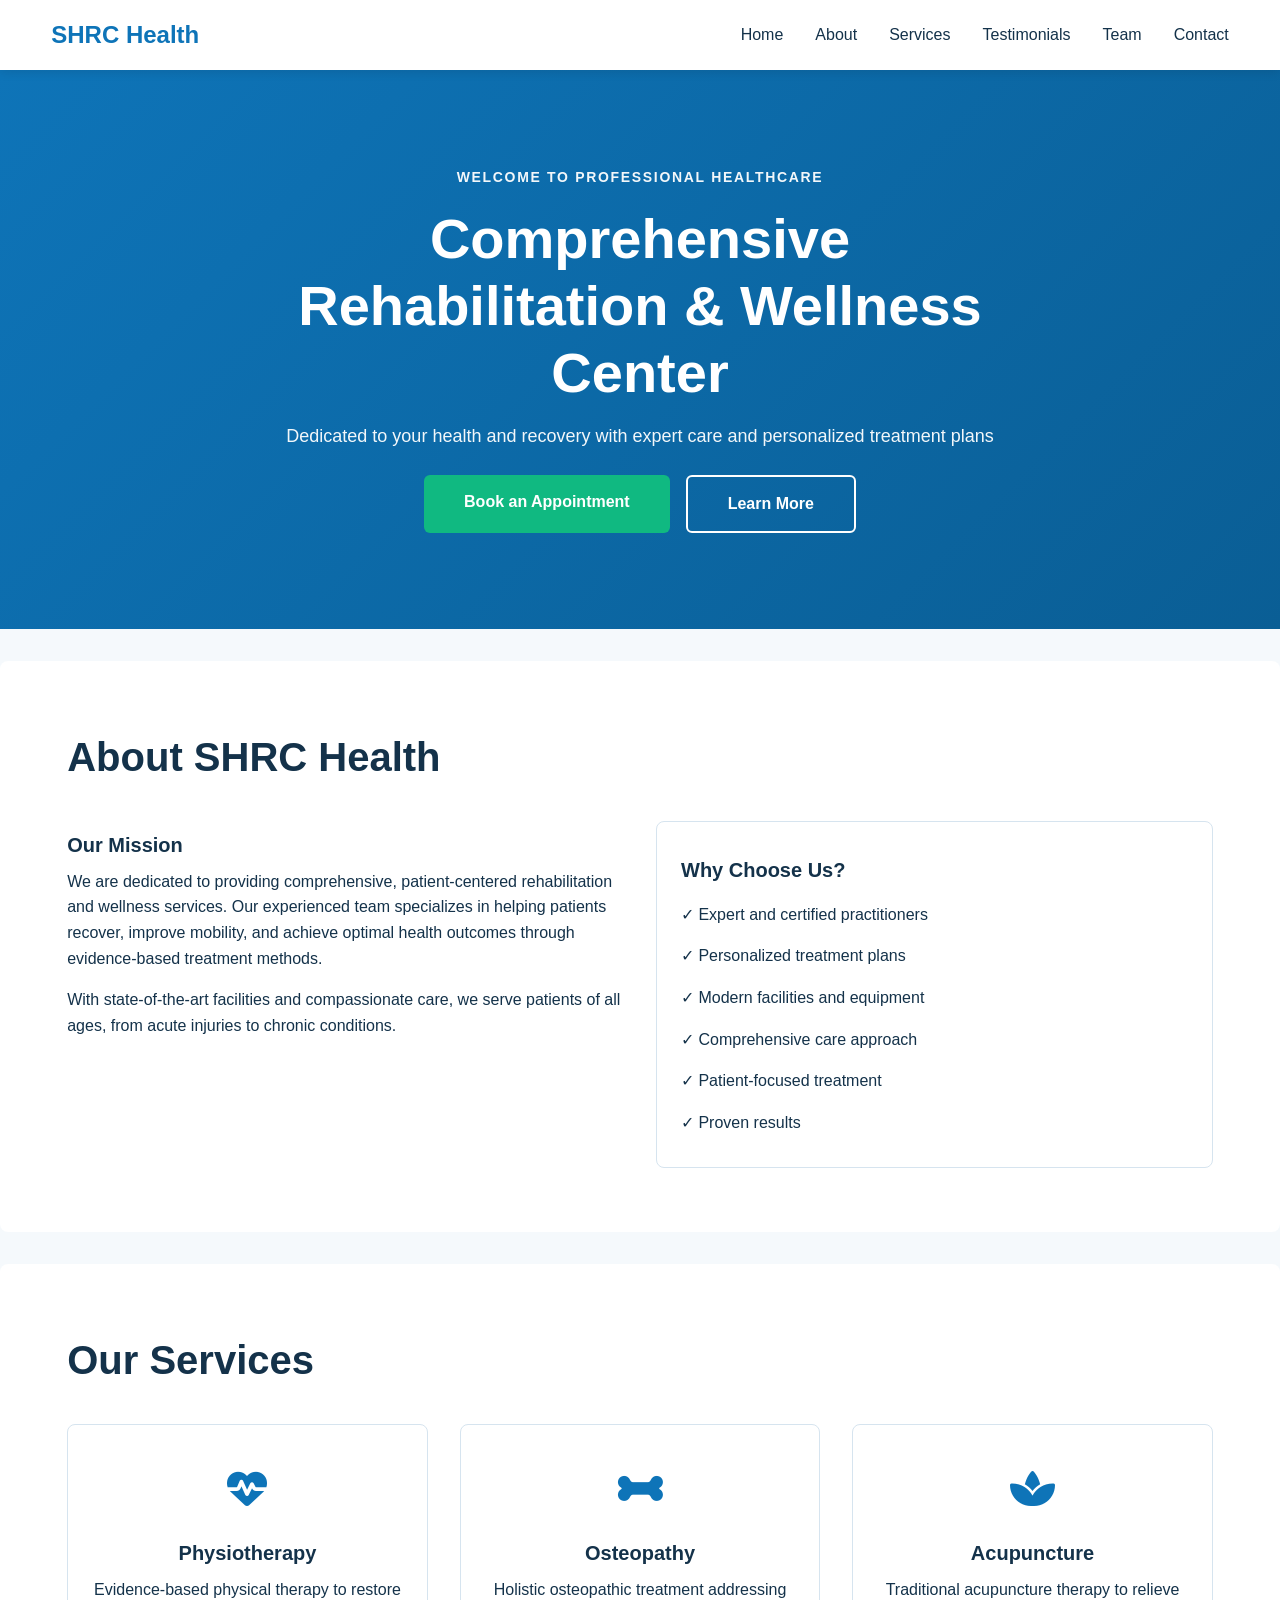
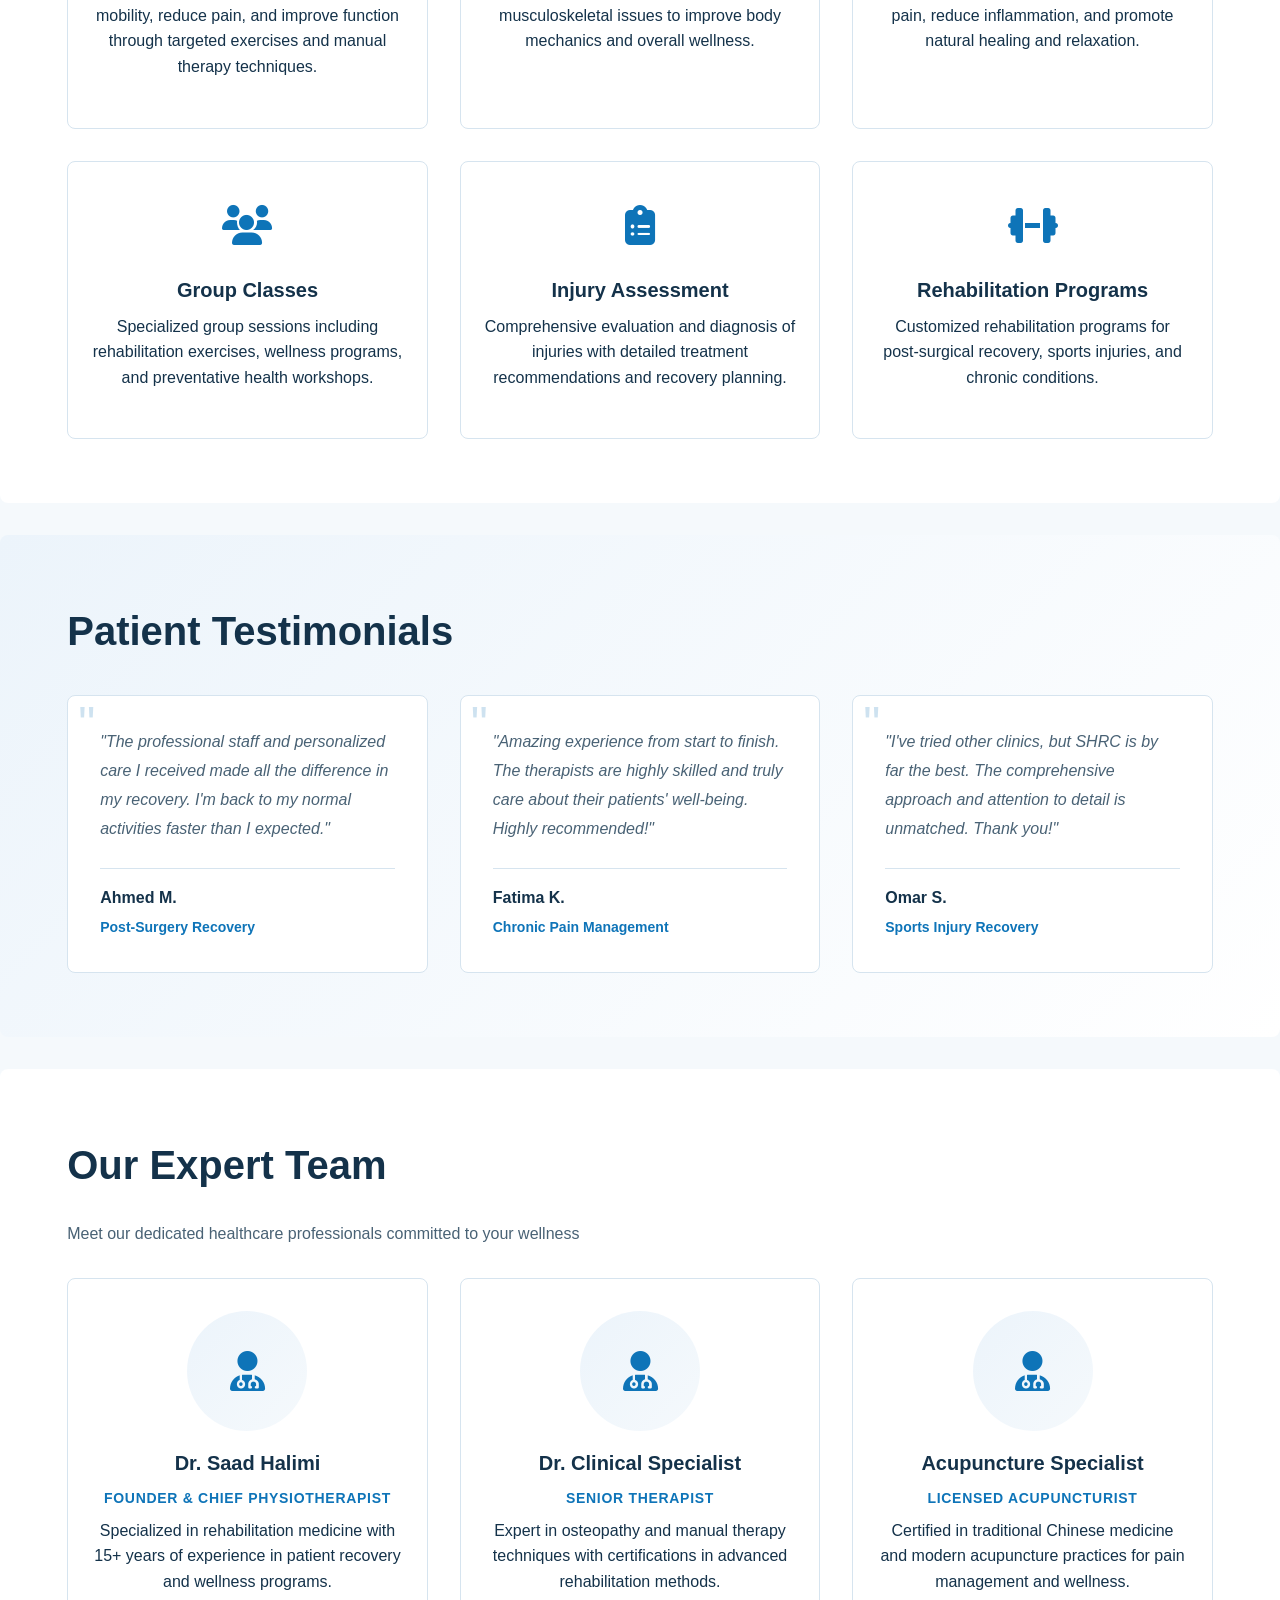
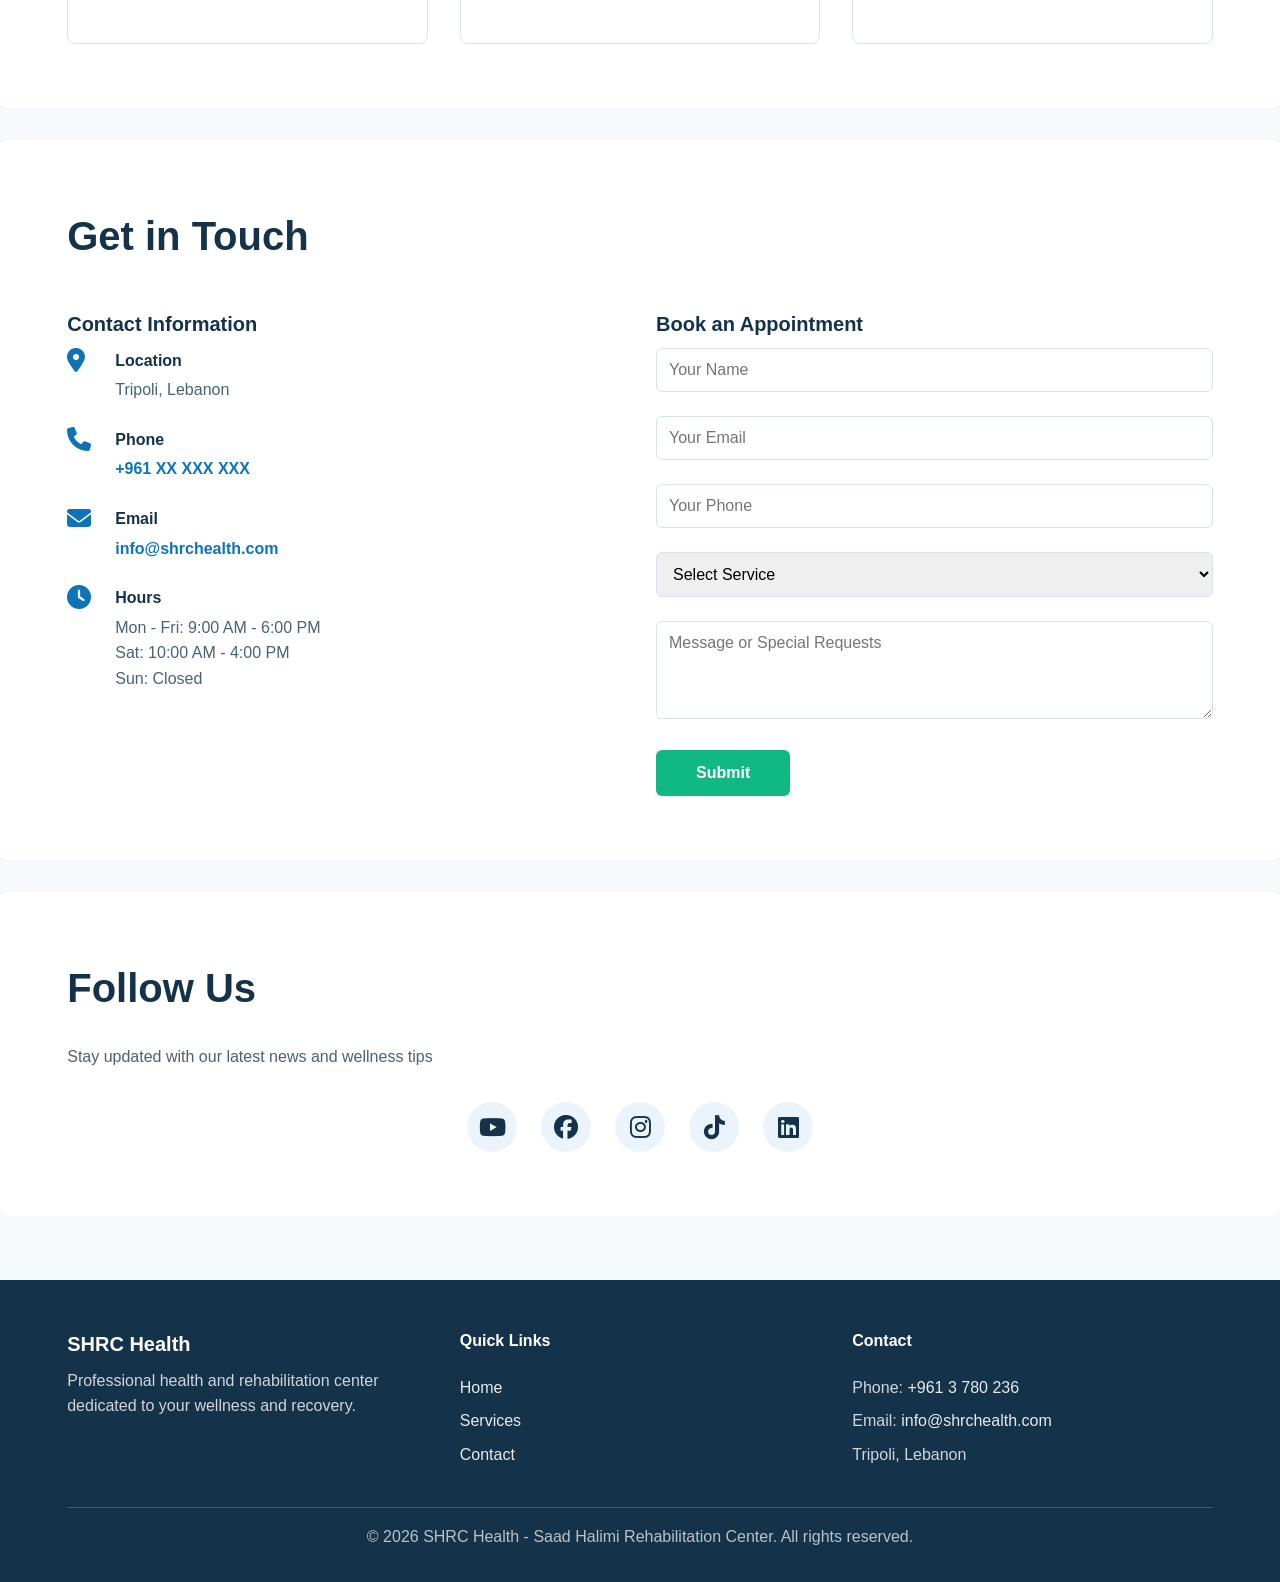
==== commit 8814a582: "commit changes" ====
--- a/index.html
+++ b/index.html
@@ -408,7 +408,7 @@
           </div>
           <div class="footer-section">
             <h4>Contact</h4>
-            <p>Phone: <a href="tel:+961XXXXXXXXX">+961 XX XXX XXX</a></p>
+            <p>Phone: <a href="tel:+9613780236">+961 3 780 236</a></p>
             <p>
               Email:
               <a href="mailto:info@shrchealth.com">info@shrchealth.com</a>
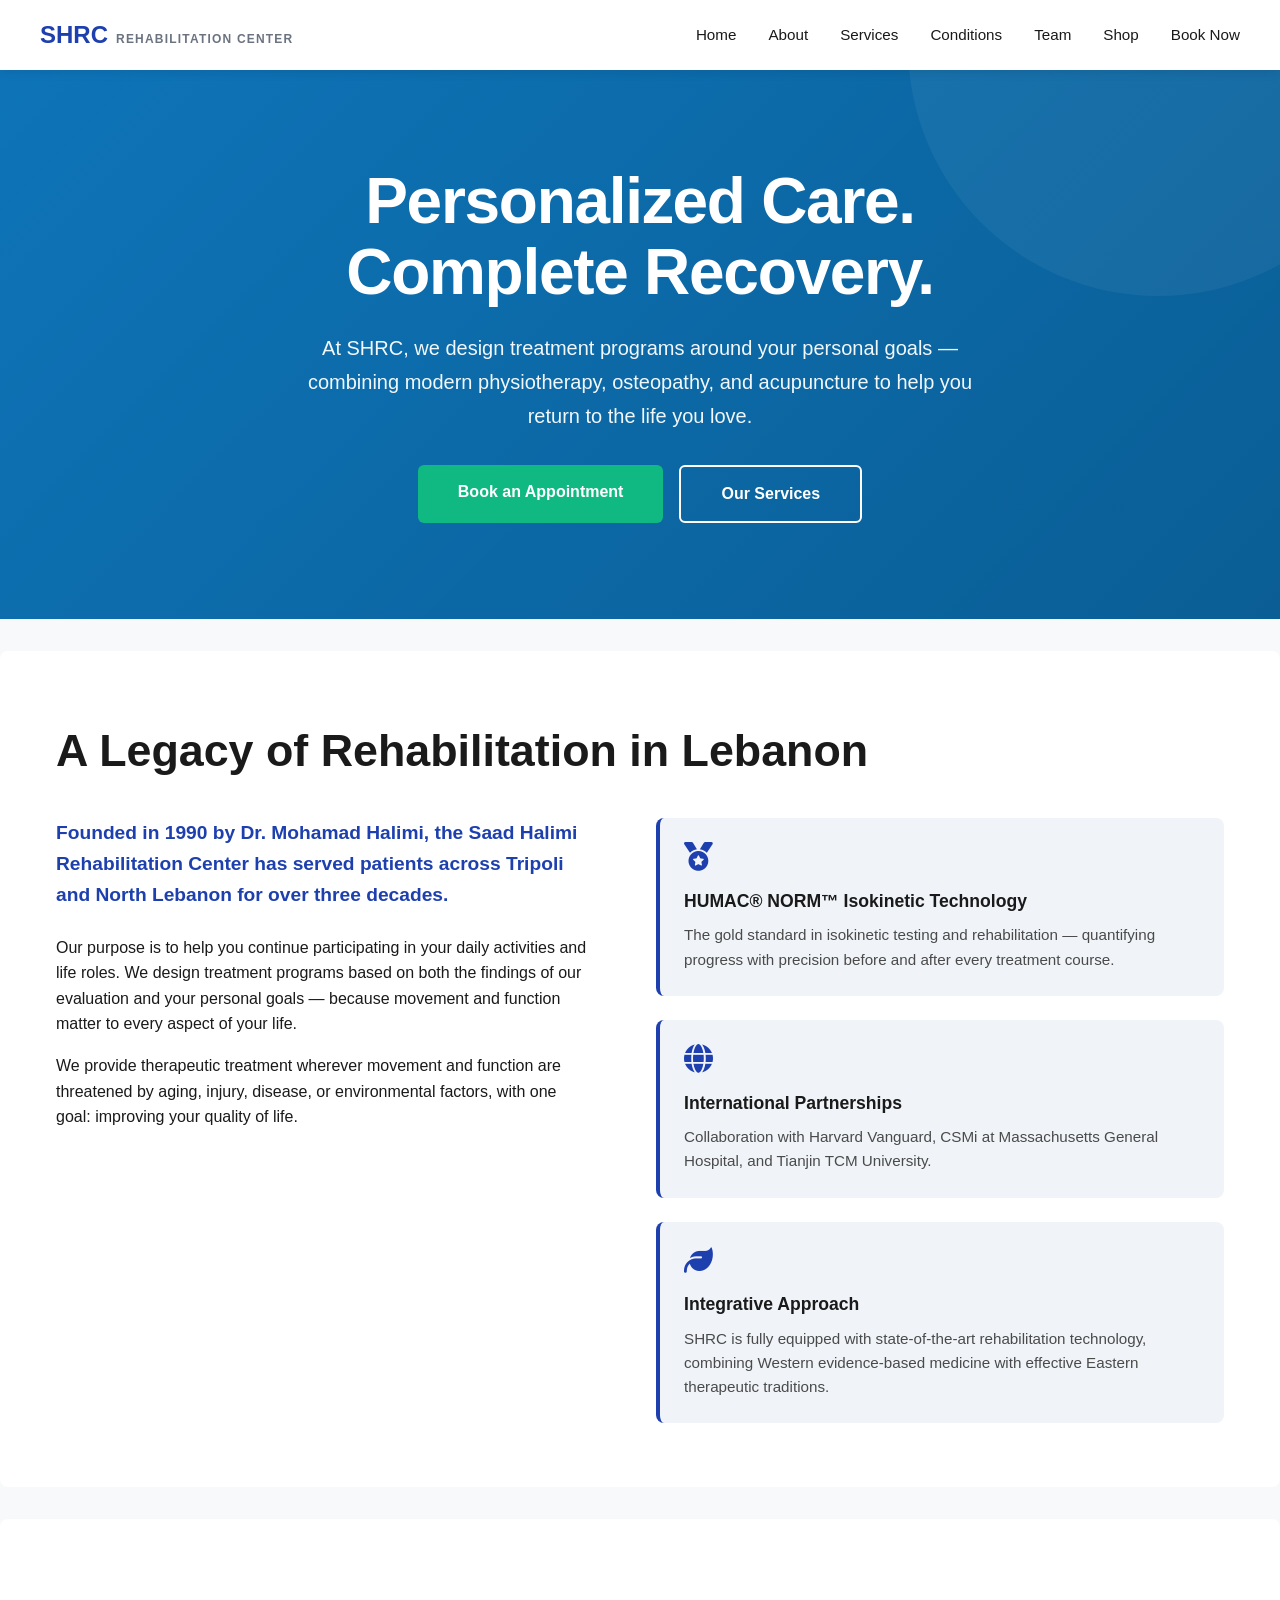
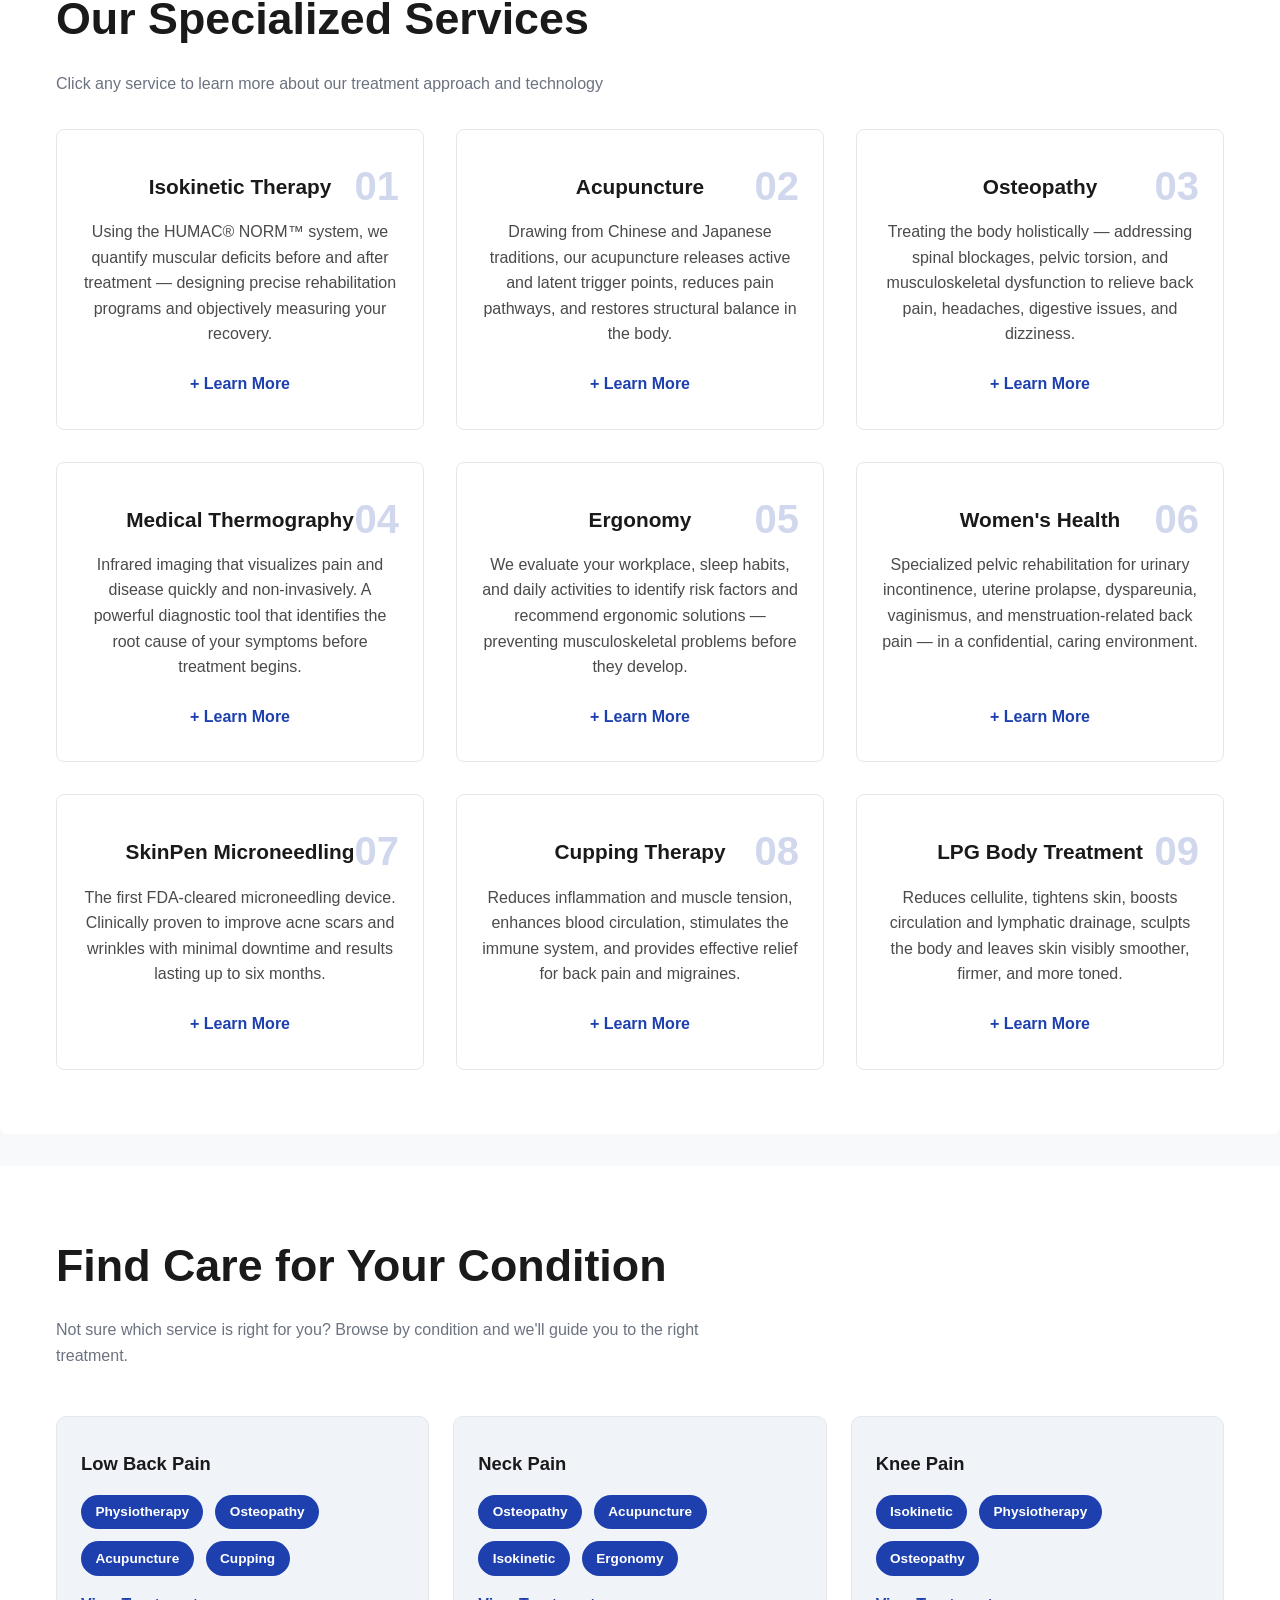
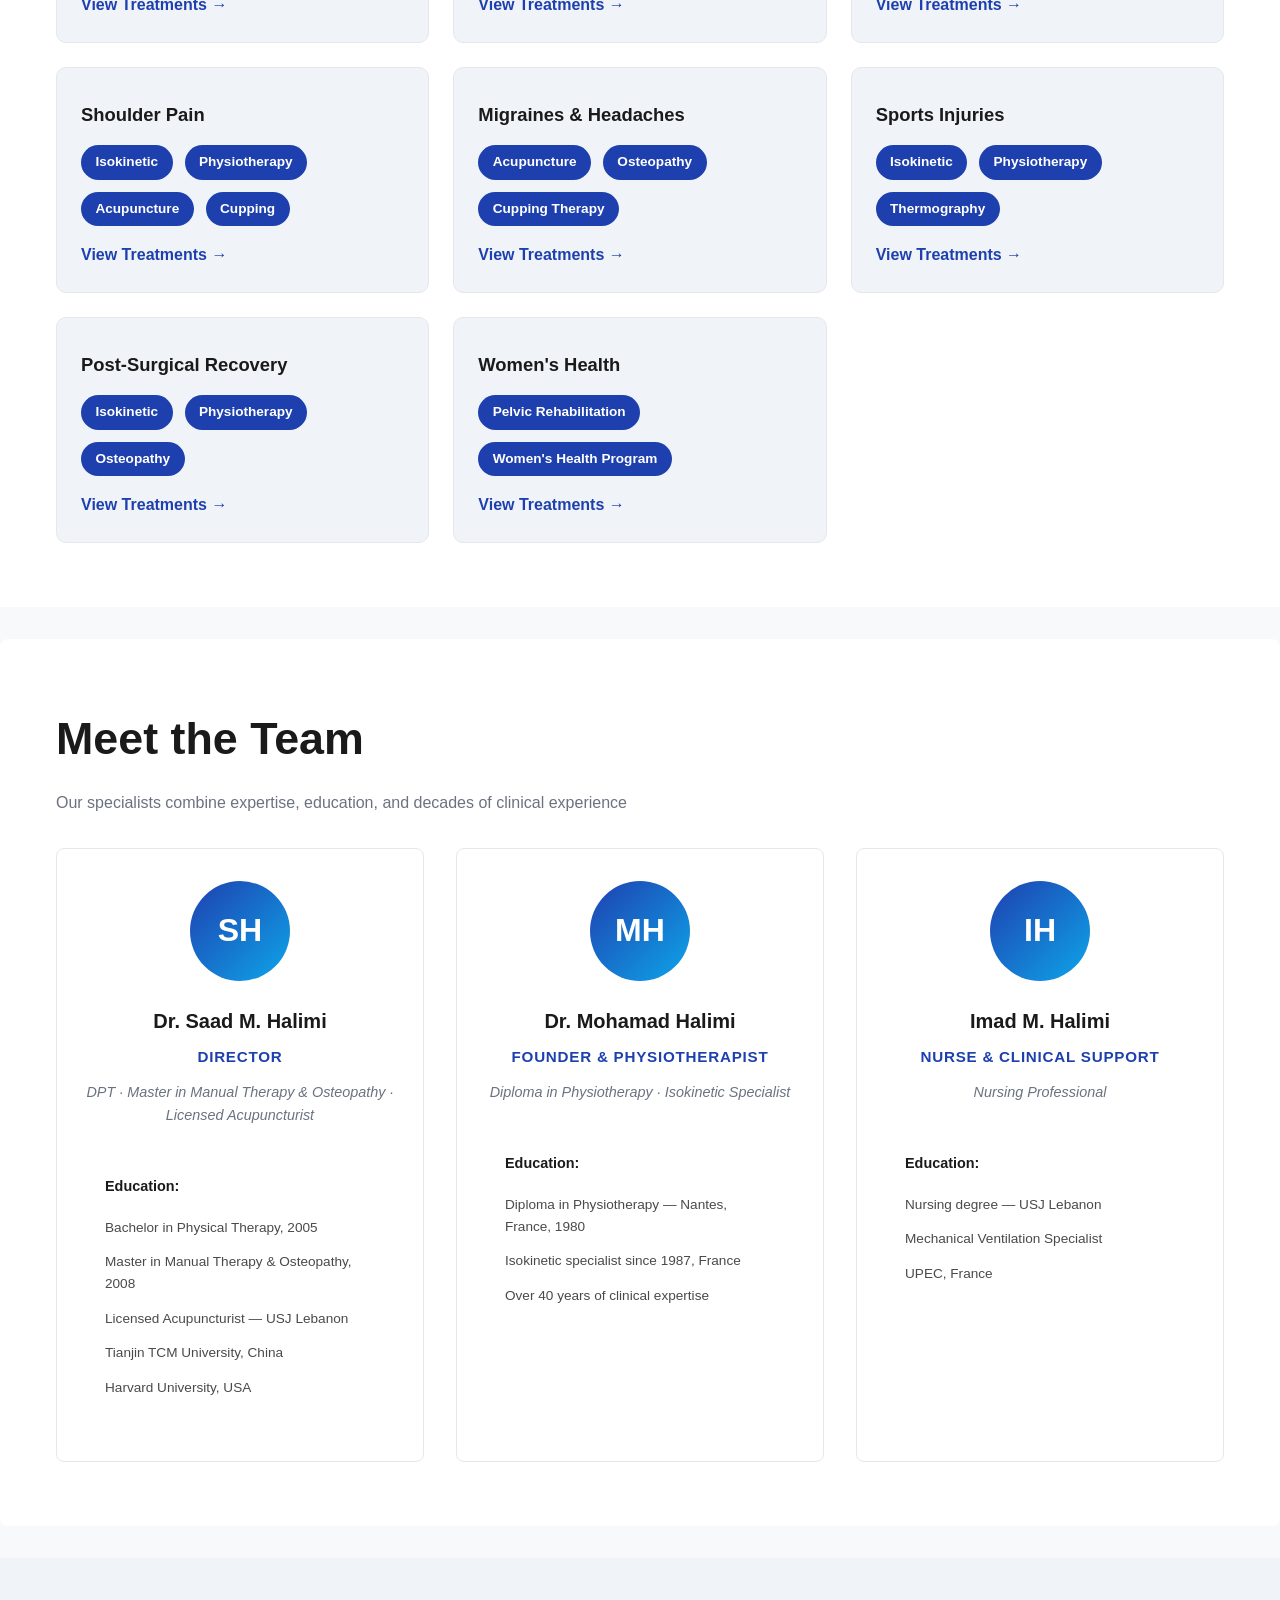
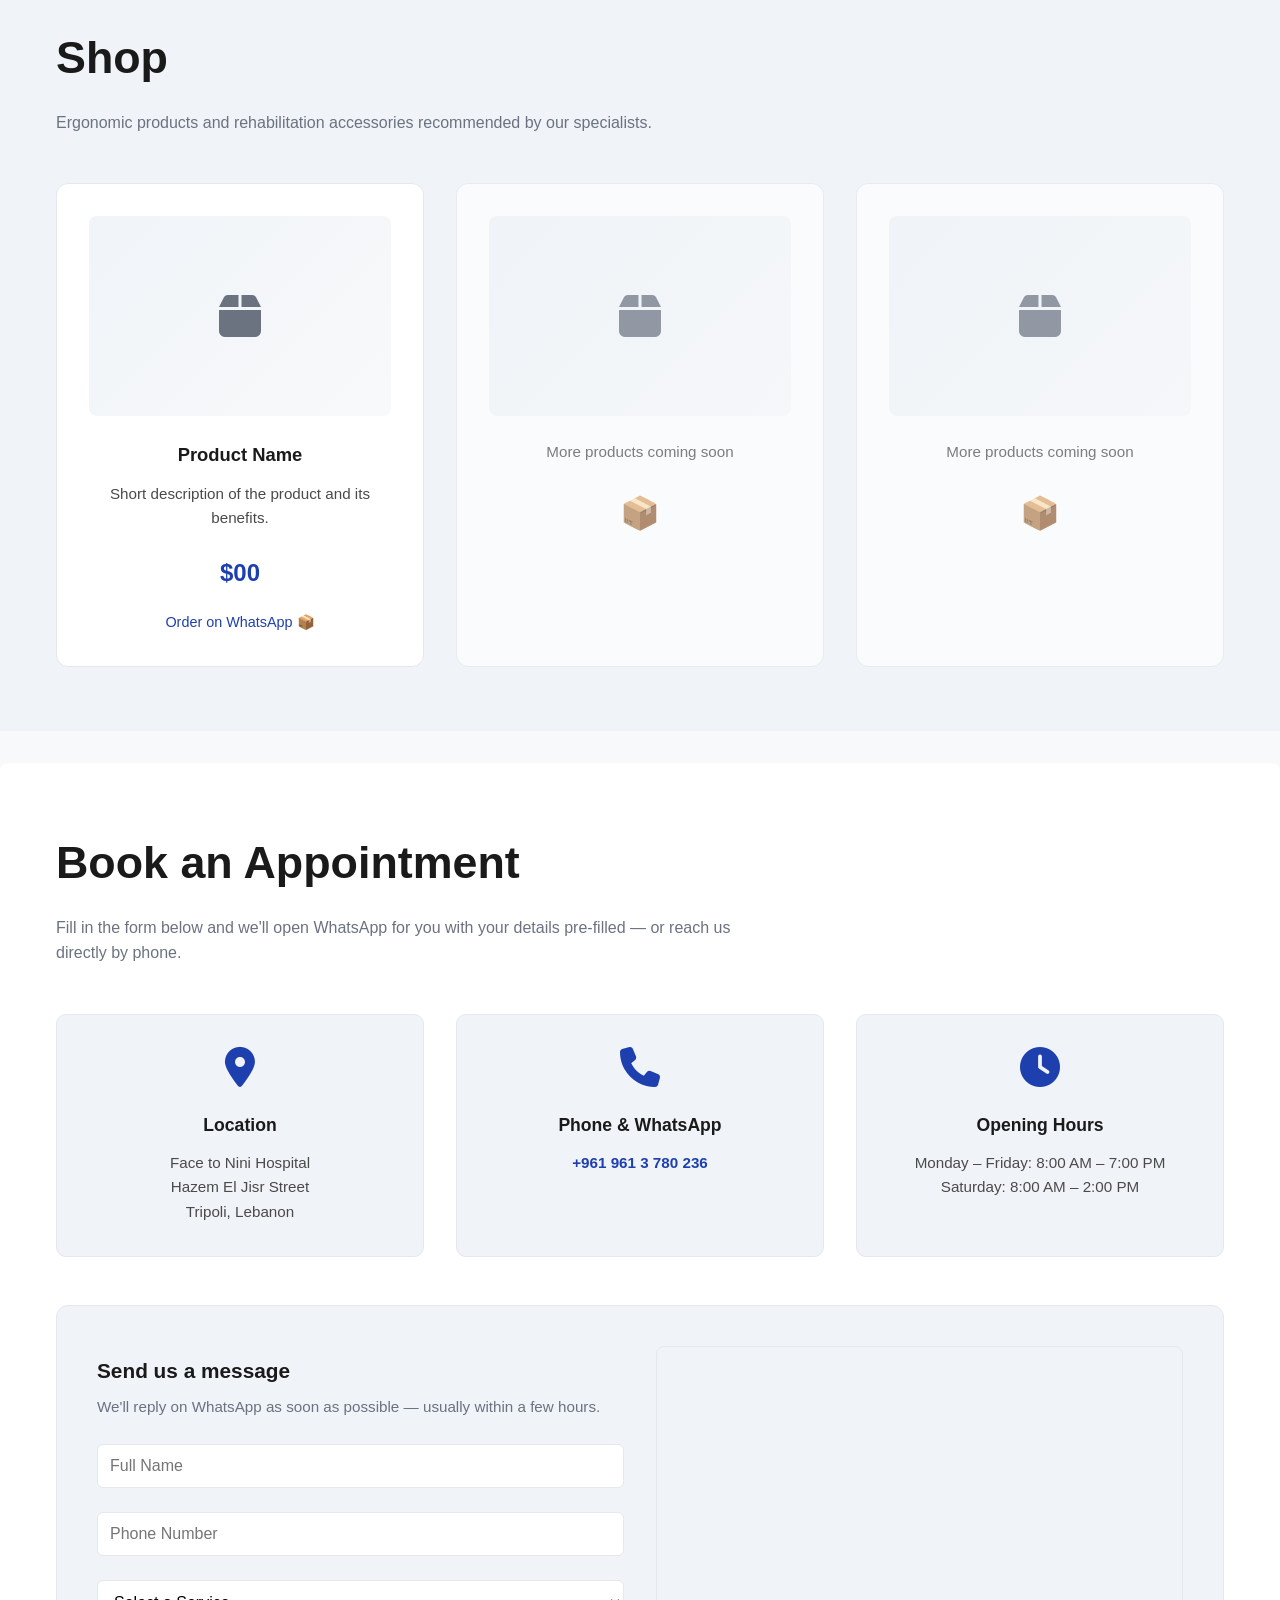
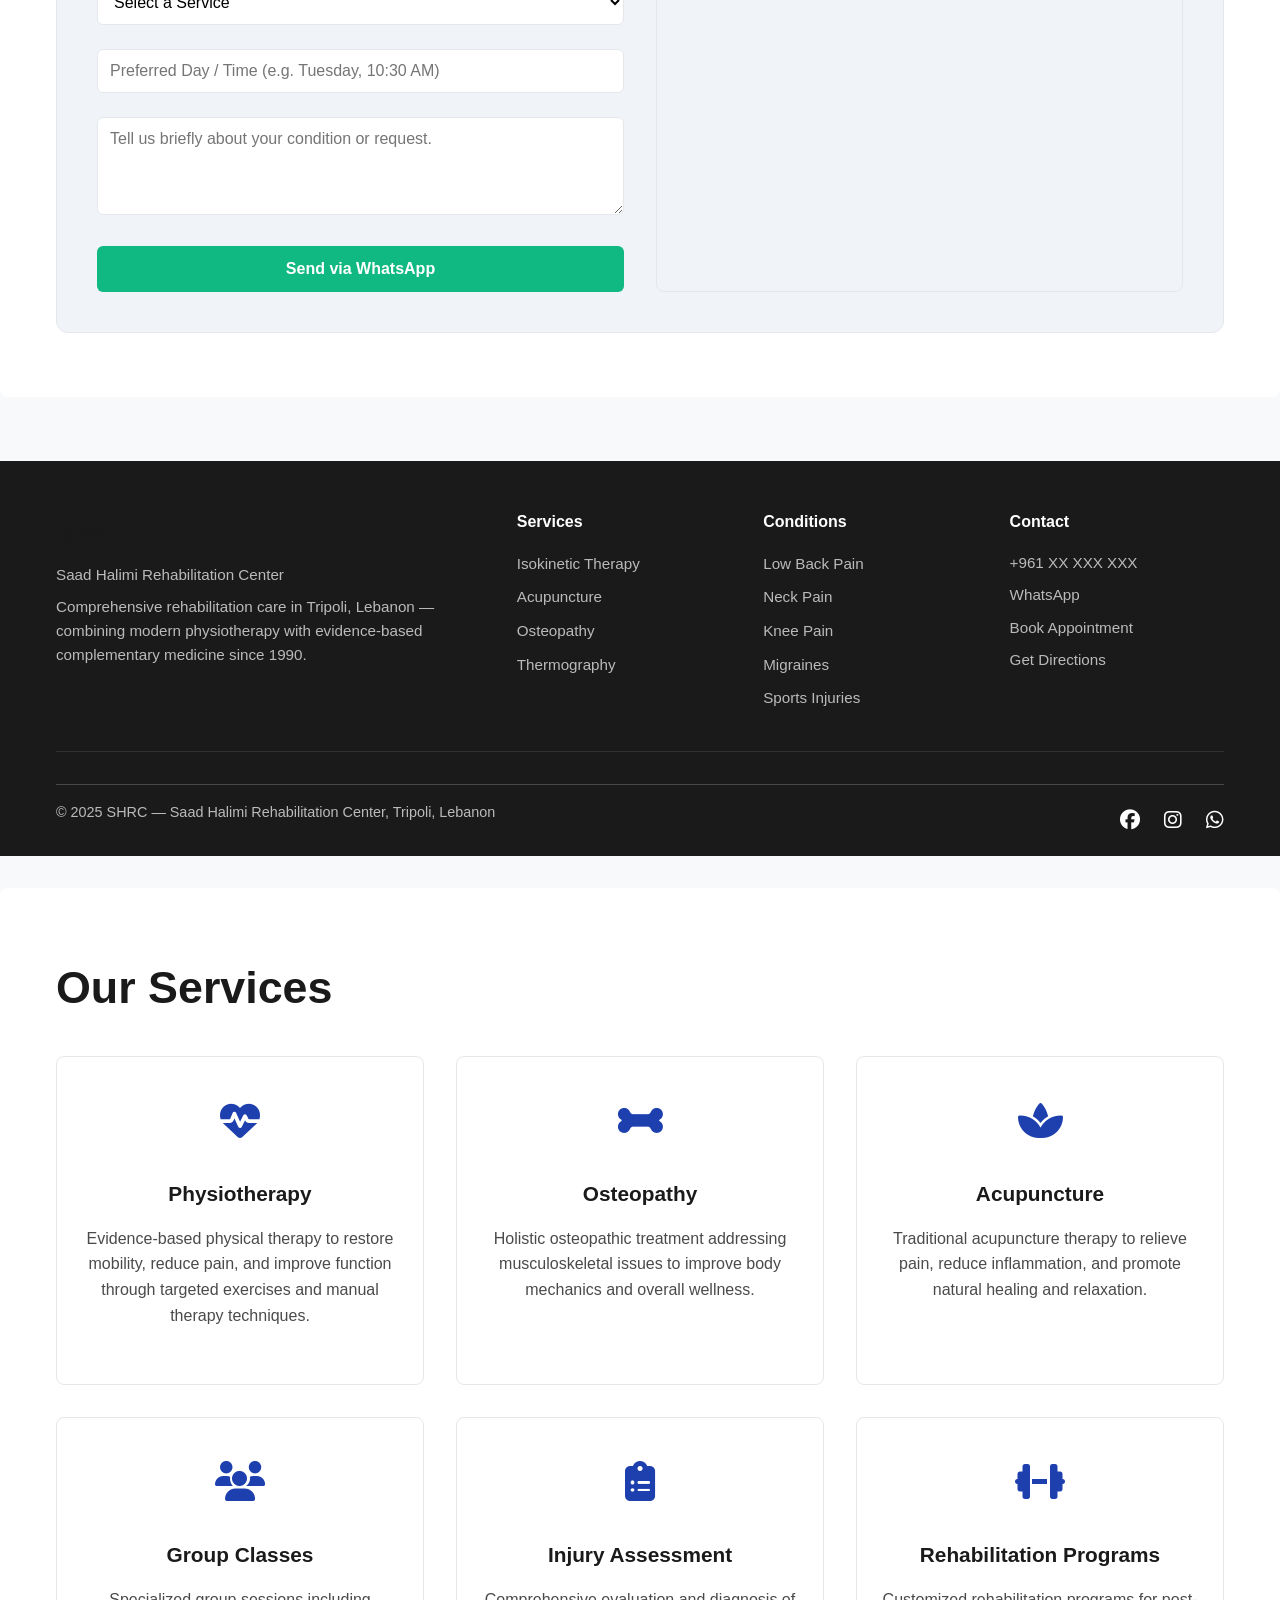
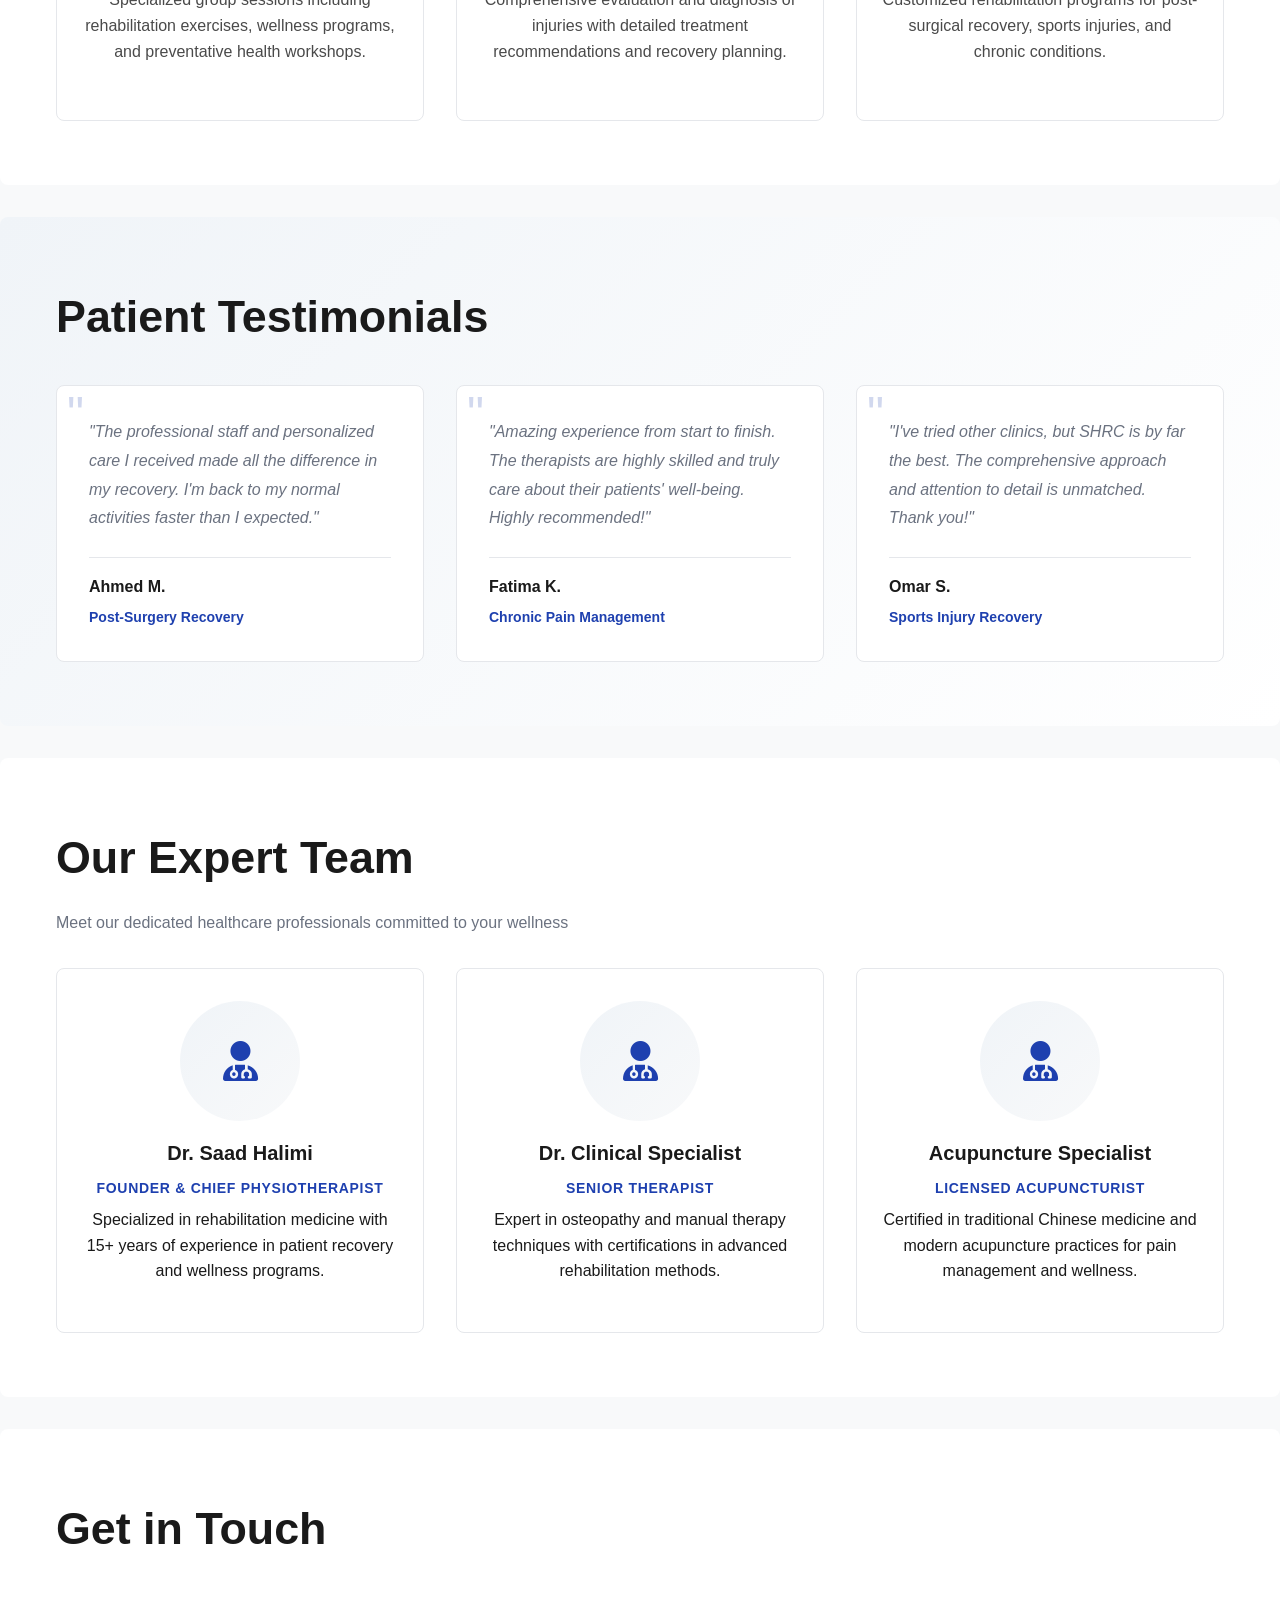
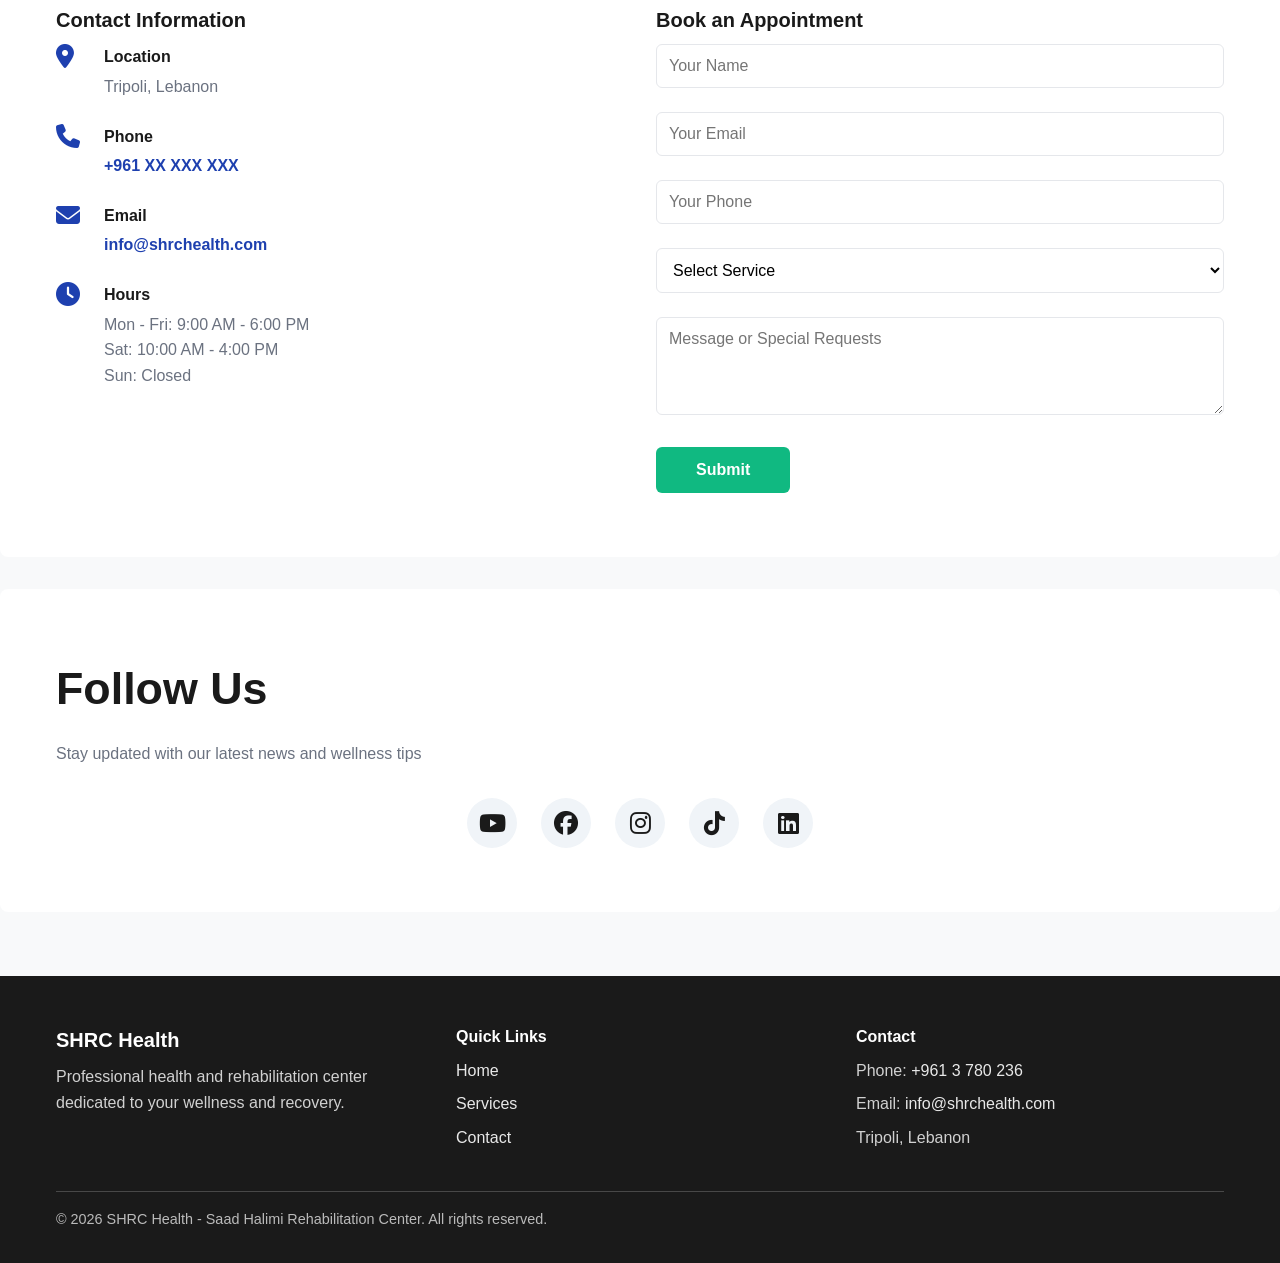
==== commit 4c24277d: "Commit Changes" ====
--- a/index.html
+++ b/index.html
@@ -5,19 +5,19 @@
     <meta name="viewport" content="width=device-width, initial-scale=1.0" />
     <meta
       name="description"
-      content="SHRC - Professional health and rehabilitation center providing physiotherapy, osteopathy, acupuncture, and specialized care."
+      content="SHRC - Saad Halimi Rehabilitation Center. Comprehensive rehabilitation care combining modern physiotherapy with evidence-based complementary medicine since 1990."
     />
     <meta
       name="keywords"
-      content="rehabilitation, physiotherapy, osteopathy, acupuncture, health clinic"
+      content="rehabilitation, physiotherapy, osteopathy, acupuncture, isokinetic therapy, thermography, health clinic, Tripoli Lebanon"
     />
-    <meta property="og:title" content="SHRC - Health & Rehabilitation Center" />
+    <meta property="og:title" content="SHRC - Saad Halimi Rehabilitation Center" />
     <meta
       property="og:description"
-      content="Professional health and rehabilitation services"
+      content="Personalized Care. Complete Recovery. Comprehensive rehabilitation center in Tripoli, Lebanon."
     />
     <meta property="og:type" content="website" />
-    <title>SHRC - Health & Rehabilitation Center</title>
+    <title>SHRC - Saad Halimi Rehabilitation Center | Rehabilitation Care in Tripoli</title>
     <link rel="stylesheet" href="/styles.css" />
     <link
       rel="stylesheet"
@@ -26,20 +26,24 @@
   </head>
   <body>
     <!-- Navigation -->
-    <nav class="navbar">
+    <nav class="navbar" id="navbar">
       <div class="container nav-container">
         <div class="logo">
-          <h2>SHRC Health</h2>
-        </div>
-        <ul class="nav-menu">
+          <a href="#home" class="logo-link">
+            <h2>SHRC</h2>
+            <span class="logo-subtitle">Rehabilitation Center</span>
+          </a>
+        </div>
+        <ul class="nav-menu" id="navMenu">
           <li><a href="#home">Home</a></li>
           <li><a href="#about">About</a></li>
           <li><a href="#services">Services</a></li>
-          <li><a href="#testimonials">Testimonials</a></li>
+          <li><a href="#conditions">Conditions</a></li>
           <li><a href="#team">Team</a></li>
-          <li><a href="#contact">Contact</a></li>
+          <li><a href="#products">Shop</a></li>
+          <li><a href="#contact">Book Now</a></li>
         </ul>
-        <div class="hamburger">
+        <div class="hamburger" id="hamburger">
           <span></span>
           <span></span>
           <span></span>
@@ -51,15 +55,14 @@
     <header class="hero" id="home">
       <div class="container">
         <div class="hero-content">
-          <p class="eyebrow">Welcome to Professional Healthcare</p>
-          <h1>Comprehensive Rehabilitation & Wellness Center</h1>
-          <p class="subtitle">
-            Dedicated to your health and recovery with expert care and
-            personalized treatment plans
+          <h1 class="hero-title">Personalized Care.<br>Complete Recovery.</h1>
+          <p class="hero-subtitle">
+            At SHRC, we design treatment programs around your personal goals — combining
+            modern physiotherapy, osteopathy, and acupuncture to help you return to the life you love.
           </p>
           <div class="hero-actions">
             <a class="cta" href="#contact">Book an Appointment</a>
-            <a class="cta cta-secondary" href="#services">Learn More</a>
+            <a class="cta cta-secondary" href="#services">Our Services</a>
           </div>
         </div>
       </div>
@@ -69,35 +72,450 @@
       <!-- About Section -->
       <section class="section about" id="about">
         <div class="container">
-          <h2>About SHRC Health</h2>
+          <h2>A Legacy of Rehabilitation in Lebanon</h2>
           <div class="grid two-col">
-            <div>
-              <h3>Our Mission</h3>
-              <p>
-                We are dedicated to providing comprehensive, patient-centered
-                rehabilitation and wellness services. Our experienced team
-                specializes in helping patients recover, improve mobility, and
-                achieve optimal health outcomes through evidence-based treatment
-                methods.
-              </p>
-              <p>
-                With state-of-the-art facilities and compassionate care, we
-                serve patients of all ages, from acute injuries to chronic
-                conditions.
-              </p>
-            </div>
-            <div class="card">
-              <h3>Why Choose Us?</h3>
-              <ul class="benefits-list">
-                <li>✓ Expert and certified practitioners</li>
-                <li>✓ Personalized treatment plans</li>
-                <li>✓ Modern facilities and equipment</li>
-                <li>✓ Comprehensive care approach</li>
-                <li>✓ Patient-focused treatment</li>
-                <li>✓ Proven results</li>
-              </ul>
-            </div>
-          </div>
+            <div class="about-content">
+              <p class="intro-text">
+                Founded in 1990 by Dr. Mohamad Halimi, the Saad Halimi Rehabilitation Center has
+                served patients across Tripoli and North Lebanon for over three decades.
+              </p>
+              <p>
+                Our purpose is to help you continue participating in your daily activities and
+                life roles. We design treatment programs based on both the findings of our
+                evaluation and your personal goals — because movement and function matter to every
+                aspect of your life.
+              </p>
+              <p>
+                We provide therapeutic treatment wherever movement and function are threatened
+                by aging, injury, disease, or environmental factors, with one goal: improving
+                your quality of life.
+              </p>
+            </div>
+            <div class="about-features">
+              <div class="feature-item">
+                <i class="fas fa-medal"></i>
+                <h3>HUMAC® NORM™ Isokinetic Technology</h3>
+                <p>The gold standard in isokinetic testing and rehabilitation — quantifying
+                progress with precision before and after every treatment course.</p>
+              </div>
+              <div class="feature-item">
+                <i class="fas fa-globe"></i>
+                <h3>International Partnerships</h3>
+                <p>Collaboration with Harvard Vanguard, CSMi at Massachusetts General Hospital, and
+                Tianjin TCM University.</p>
+              </div>
+              <div class="feature-item">
+                <i class="fas fa-leaf"></i>
+                <h3>Integrative Approach</h3>
+                <p>SHRC is fully equipped with state-of-the-art rehabilitation technology, combining
+                Western evidence-based medicine with effective Eastern therapeutic traditions.</p>
+              </div>
+            </div>
+          </div>
+        </div>
+      </section>
+
+      <!-- Services Section -->
+      <section class="section services" id="services">
+        <div class="container">
+          <h2>Our Specialized Services</h2>
+          <p class="section-intro">Click any service to learn more about our treatment approach and technology</p>
+          <div class="services-grid">
+            <div class="service-card">
+              <div class="service-number">01</div>
+              <h3>Isokinetic Therapy</h3>
+              <p>Using the HUMAC® NORM™ system, we quantify muscular deficits before and after
+              treatment — designing precise rehabilitation programs and objectively measuring
+              your recovery.</p>
+              <a href="#" class="learn-more">+ Learn More</a>
+            </div>
+            <div class="service-card">
+              <div class="service-number">02</div>
+              <h3>Acupuncture</h3>
+              <p>Drawing from Chinese and Japanese traditions, our acupuncture releases active
+              and latent trigger points, reduces pain pathways, and restores structural balance
+              in the body.</p>
+              <a href="#" class="learn-more">+ Learn More</a>
+            </div>
+            <div class="service-card">
+              <div class="service-number">03</div>
+              <h3>Osteopathy</h3>
+              <p>Treating the body holistically — addressing spinal blockages, pelvic torsion,
+              and musculoskeletal dysfunction to relieve back pain, headaches, digestive issues,
+              and dizziness.</p>
+              <a href="#" class="learn-more">+ Learn More</a>
+            </div>
+            <div class="service-card">
+              <div class="service-number">04</div>
+              <h3>Medical Thermography</h3>
+              <p>Infrared imaging that visualizes pain and disease quickly and non-invasively. A
+              powerful diagnostic tool that identifies the root cause of your symptoms before
+              treatment begins.</p>
+              <a href="#" class="learn-more">+ Learn More</a>
+            </div>
+            <div class="service-card">
+              <div class="service-number">05</div>
+              <h3>Ergonomy</h3>
+              <p>We evaluate your workplace, sleep habits, and daily activities to identify risk
+              factors and recommend ergonomic solutions — preventing musculoskeletal problems
+              before they develop.</p>
+              <a href="#" class="learn-more">+ Learn More</a>
+            </div>
+            <div class="service-card">
+              <div class="service-number">06</div>
+              <h3>Women's Health</h3>
+              <p>Specialized pelvic rehabilitation for urinary incontinence, uterine prolapse,
+              dyspareunia, vaginismus, and menstruation-related back pain — in a confidential,
+              caring environment.</p>
+              <a href="#" class="learn-more">+ Learn More</a>
+            </div>
+            <div class="service-card">
+              <div class="service-number">07</div>
+              <h3>SkinPen Microneedling</h3>
+              <p>The first FDA-cleared microneedling device. Clinically proven to improve acne
+              scars and wrinkles with minimal downtime and results lasting up to six months.</p>
+              <a href="#" class="learn-more">+ Learn More</a>
+            </div>
+            <div class="service-card">
+              <div class="service-number">08</div>
+              <h3>Cupping Therapy</h3>
+              <p>Reduces inflammation and muscle tension, enhances blood circulation, stimulates
+              the immune system, and provides effective relief for back pain and migraines.</p>
+              <a href="#" class="learn-more">+ Learn More</a>
+            </div>
+            <div class="service-card">
+              <div class="service-number">09</div>
+              <h3>LPG Body Treatment</h3>
+              <p>Reduces cellulite, tightens skin, boosts circulation and lymphatic drainage,
+              sculpts the body and leaves skin visibly smoother, firmer, and more toned.</p>
+              <a href="#" class="learn-more">+ Learn More</a>
+            </div>
+          </div>
+        </div>
+      </section>
+
+      <!-- Conditions Section -->
+      <section class="section conditions" id="conditions">
+        <div class="container">
+          <h2>Find Care for Your Condition</h2>
+          <p class="section-intro">Not sure which service is right for you? Browse by condition and we'll guide you to the right treatment.</p>
+          <div class="conditions-grid">
+            <div class="condition-card">
+              <h3>Low Back Pain</h3>
+              <div class="treatments">
+                <span class="treatment-tag">Physiotherapy</span>
+                <span class="treatment-tag">Osteopathy</span>
+                <span class="treatment-tag">Acupuncture</span>
+                <span class="treatment-tag">Cupping</span>
+              </div>
+              <a href="#contact" class="view-link">View Treatments →</a>
+            </div>
+            <div class="condition-card">
+              <h3>Neck Pain</h3>
+              <div class="treatments">
+                <span class="treatment-tag">Osteopathy</span>
+                <span class="treatment-tag">Acupuncture</span>
+                <span class="treatment-tag">Isokinetic</span>
+                <span class="treatment-tag">Ergonomy</span>
+              </div>
+              <a href="#contact" class="view-link">View Treatments →</a>
+            </div>
+            <div class="condition-card">
+              <h3>Knee Pain</h3>
+              <div class="treatments">
+                <span class="treatment-tag">Isokinetic</span>
+                <span class="treatment-tag">Physiotherapy</span>
+                <span class="treatment-tag">Osteopathy</span>
+              </div>
+              <a href="#contact" class="view-link">View Treatments →</a>
+            </div>
+            <div class="condition-card">
+              <h3>Shoulder Pain</h3>
+              <div class="treatments">
+                <span class="treatment-tag">Isokinetic</span>
+                <span class="treatment-tag">Physiotherapy</span>
+                <span class="treatment-tag">Acupuncture</span>
+                <span class="treatment-tag">Cupping</span>
+              </div>
+              <a href="#contact" class="view-link">View Treatments →</a>
+            </div>
+            <div class="condition-card">
+              <h3>Migraines & Headaches</h3>
+              <div class="treatments">
+                <span class="treatment-tag">Acupuncture</span>
+                <span class="treatment-tag">Osteopathy</span>
+                <span class="treatment-tag">Cupping Therapy</span>
+              </div>
+              <a href="#contact" class="view-link">View Treatments →</a>
+            </div>
+            <div class="condition-card">
+              <h3>Sports Injuries</h3>
+              <div class="treatments">
+                <span class="treatment-tag">Isokinetic</span>
+                <span class="treatment-tag">Physiotherapy</span>
+                <span class="treatment-tag">Thermography</span>
+              </div>
+              <a href="#contact" class="view-link">View Treatments →</a>
+            </div>
+            <div class="condition-card">
+              <h3>Post-Surgical Recovery</h3>
+              <div class="treatments">
+                <span class="treatment-tag">Isokinetic</span>
+                <span class="treatment-tag">Physiotherapy</span>
+                <span class="treatment-tag">Osteopathy</span>
+              </div>
+              <a href="#contact" class="view-link">View Treatments →</a>
+            </div>
+            <div class="condition-card">
+              <h3>Women's Health</h3>
+              <div class="treatments">
+                <span class="treatment-tag">Pelvic Rehabilitation</span>
+                <span class="treatment-tag">Women's Health Program</span>
+              </div>
+              <a href="#contact" class="view-link">View Treatments →</a>
+            </div>
+          </div>
+        </div>
+      </section>
+
+      <!-- Team Section -->
+      <section class="section team" id="team">
+        <div class="container">
+          <h2>Meet the Team</h2>
+          <p class="section-intro">Our specialists combine expertise, education, and decades of clinical experience</p>
+          <div class="team-grid">
+            <div class="team-card">
+              <div class="team-avatar">SH</div>
+              <h3>Dr. Saad M. Halimi</h3>
+              <p class="team-role">Director</p>
+              <p class="team-credentials">DPT · Master in Manual Therapy & Osteopathy · Licensed Acupuncturist</p>
+              <div class="team-education">
+                <p><strong>Education:</strong></p>
+                <ul>
+                  <li>Bachelor in Physical Therapy, 2005</li>
+                  <li>Master in Manual Therapy & Osteopathy, 2008</li>
+                  <li>Licensed Acupuncturist — USJ Lebanon</li>
+                  <li>Tianjin TCM University, China</li>
+                  <li>Harvard University, USA</li>
+                </ul>
+              </div>
+            </div>
+            <div class="team-card">
+              <div class="team-avatar">MH</div>
+              <h3>Dr. Mohamad Halimi</h3>
+              <p class="team-role">Founder & Physiotherapist</p>
+              <p class="team-credentials">Diploma in Physiotherapy · Isokinetic Specialist</p>
+              <div class="team-education">
+                <p><strong>Education:</strong></p>
+                <ul>
+                  <li>Diploma in Physiotherapy — Nantes, France, 1980</li>
+                  <li>Isokinetic specialist since 1987, France</li>
+                  <li>Over 40 years of clinical expertise</li>
+                </ul>
+              </div>
+            </div>
+            <div class="team-card">
+              <div class="team-avatar">IH</div>
+              <h3>Imad M. Halimi</h3>
+              <p class="team-role">Nurse & Clinical Support</p>
+              <p class="team-credentials">Nursing Professional</p>
+              <div class="team-education">
+                <p><strong>Education:</strong></p>
+                <ul>
+                  <li>Nursing degree — USJ Lebanon</li>
+                  <li>Mechanical Ventilation Specialist</li>
+                  <li>UPEC, France</li>
+                </ul>
+              </div>
+            </div>
+          </div>
+        </div>
+      </section>
+
+      <!-- Products Section -->
+      <section class="section products" id="products">
+        <div class="container">
+          <h2>Shop</h2>
+          <p class="section-intro">Ergonomic products and rehabilitation accessories recommended by our specialists.</p>
+          <div class="products-grid">
+            <div class="product-card">
+              <div class="product-image">
+                <i class="fas fa-box"></i>
+              </div>
+              <h3>Product Name</h3>
+              <p>Short description of the product and its benefits.</p>
+              <div class="product-price">$00</div>
+              <a href="https://wa.me/961XXXXXXXXX?text=Hi%2C%20I%27d%20like%20to%20order%20a%20product%20from%20SHRC." target="_blank" class="cta-small">Order on WhatsApp 📦</a>
+            </div>
+            <div class="product-card coming-soon">
+              <div class="product-image">
+                <i class="fas fa-box"></i>
+              </div>
+              <p>More products coming soon</p>
+              <div class="coming-soon-badge">📦</div>
+            </div>
+            <div class="product-card coming-soon">
+              <div class="product-image">
+                <i class="fas fa-box"></i>
+              </div>
+              <p>More products coming soon</p>
+              <div class="coming-soon-badge">📦</div>
+            </div>
+          </div>
+        </div>
+      </section>
+
+      <!-- Contact Section -->
+      <section class="section contact" id="contact">
+        <div class="container">
+          <h2>Book an Appointment</h2>
+          <p class="section-intro">Fill in the form below and we'll open WhatsApp for you with your details
+          pre-filled — or reach us directly by phone.</p>
+          
+          <div class="contact-wrapper">
+            <div class="contact-info-grid">
+              <div class="contact-info-item">
+                <i class="fas fa-map-marker-alt"></i>
+                <h3>Location</h3>
+                <p>Face to Nini Hospital<br>Hazem El Jisr Street<br>Tripoli, Lebanon</p>
+              </div>
+              <div class="contact-info-item">
+                <i class="fas fa-phone"></i>
+                <h3>Phone & WhatsApp</h3>
+                <p><a href="tel:+9613780236" class="contact-link">+961 961 3 780 236</a></p>
+              </div>
+              <div class="contact-info-item">
+                <i class="fas fa-clock"></i>
+                <h3>Opening Hours</h3>
+                <p>Monday – Friday: 8:00 AM – 7:00 PM<br>Saturday: 8:00 AM – 2:00 PM</p>
+              </div>
+            </div>
+
+            <div class="contact-form-wrapper">
+              <form class="booking-form" id="bookingForm">
+                <h3>Send us a message</h3>
+                <p class="form-hint">We'll reply on WhatsApp as soon as possible — usually within a few hours.</p>
+                
+                <div class="form-group">
+                  <input type="text" placeholder="Full Name" name="name" required>
+                </div>
+                <div class="form-group">
+                  <input type="tel" placeholder="Phone Number" name="phone" required>
+                </div>
+                <div class="form-group">
+                  <select name="service" required>
+                    <option value="">Select a Service</option>
+                    <option value="Isokinetic Therapy">Isokinetic Therapy</option>
+                    <option value="Acupuncture">Acupuncture</option>
+                    <option value="Osteopathy">Osteopathy</option>
+                    <option value="Medical Thermography">Medical Thermography</option>
+                    <option value="Ergonomy">Ergonomy</option>
+                    <option value="Women's Health">Women's Health</option>
+                    <option value="SkinPen Microneedling">SkinPen Microneedling</option>
+                    <option value="Cupping Therapy">Cupping Therapy</option>
+                    <option value="LPG Body Treatment">LPG Body Treatment</option>
+                  </select>
+                </div>
+                <div class="form-group">
+                  <input type="text" placeholder="Preferred Day / Time (e.g. Tuesday, 10:30 AM)" name="time" required>
+                </div>
+                <div class="form-group">
+                  <textarea placeholder="Tell us briefly about your condition or request." name="message" rows="4" required></textarea>
+                </div>
+                <button type="submit" class="cta">Send via WhatsApp</button>
+              </form>
+
+              <div class="contact-map">
+                <iframe title="SHRC Location" src="https://www.google.com/maps/embed?pb=!1m18!1m12!1m3!1d3259.5698461145936!2d35.83143!3d34.436079!2m3!1f0!2f0!3f0!3m2!1i1024!2i768!4f13.1!3m3!1m2!1s0x1524f1a8d3d3d3d3%3A0xd3d3d3d3d3d3d3d3!2sFace%20to%20Nini%20Hospital%2C%20Tripoli!5e0!3m2!1sen!2slb!4v1234567890" style="border:0;" allowfullscreen="" loading="lazy" referrerpolicy="no-referrer-when-downgrade"></iframe>
+              </div>
+            </div>
+          </div>
+        </div>
+      </section>
+    </main>
+
+    <!-- Footer -->
+    <footer class="footer">
+      <div class="container">
+        <div class="footer-top">
+          <div class="footer-info">
+            <h3>SHRC</h3>
+            <p>Saad Halimi Rehabilitation Center</p>
+            <p>Comprehensive rehabilitation care in Tripoli, Lebanon — combining modern
+            physiotherapy with evidence-based complementary medicine since 1990.</p>
+          </div>
+          <div class="footer-links">
+            <h4>Services</h4>
+            <ul>
+              <li><a href="#services">Isokinetic Therapy</a></li>
+              <li><a href="#services">Acupuncture</a></li>
+              <li><a href="#services">Osteopathy</a></li>
+              <li><a href="#services">Thermography</a></li>
+            </ul>
+          </div>
+          <div class="footer-links">
+            <h4>Conditions</h4>
+            <ul>
+              <li><a href="#conditions">Low Back Pain</a></li>
+              <li><a href="#conditions">Neck Pain</a></li>
+              <li><a href="#conditions">Knee Pain</a></li>
+              <li><a href="#conditions">Migraines</a></li>
+              <li><a href="#conditions">Sports Injuries</a></li>
+            </ul>
+          </div>
+          <div class="footer-contact">
+            <h4>Contact</h4>
+            <p><a href="tel:+961XXXXXXXXX">+961 XX XXX XXX</a></p>
+            <p><a href="https://wa.me/961XXXXXXXXX" target="_blank">WhatsApp</a></p>
+            <p><a href="#contact">Book Appointment</a></p>
+            <p><a href="https://maps.google.com/?q=Face+to+Nini+Hospital,+Hazem+El+Jisr+Street,+Tripoli,+Lebanon" target="_blank">Get Directions</a></p>
+          </div>
+        </div>
+        <div class="footer-bottom">
+          <p>&copy; 2025 SHRC — Saad Halimi Rehabilitation Center, Tripoli, Lebanon</p>
+          <div class="social-footer">
+            <a href="https://facebook.com/shrchealth" target="_blank" title="Facebook"><i class="fab fa-facebook"></i></a>
+            <a href="https://instagram.com/shrchealth" target="_blank" title="Instagram"><i class="fab fa-instagram"></i></a>
+            <a href="https://wa.me/961XXXXXXXXX" target="_blank" title="WhatsApp"><i class="fab fa-whatsapp"></i></a>
+          </div>
+        </div>
+      </div>
+    </footer>
+
+    <script>
+      // Mobile menu toggle
+      const hamburger = document.getElementById('hamburger');
+      const navMenu = document.getElementById('navMenu');
+      const navLinks = navMenu.querySelectorAll('a');
+
+      if (hamburger) {
+        hamburger.addEventListener('click', () => {
+          navMenu.classList.toggle('active');
+          hamburger.classList.toggle('active');
+        });
+
+        navLinks.forEach(link => {
+          link.addEventListener('click', () => {
+            navMenu.classList.remove('active');
+            hamburger.classList.remove('active');
+          });
+        });
+      }
+
+      // Booking form WhatsApp integration
+      const bookingForm = document.getElementById('bookingForm');
+      if (bookingForm) {
+        bookingForm.addEventListener('submit', (e) => {
+          e.preventDefault();
+          const formData = new FormData(bookingForm);
+          const message = `New SHRC Appointment Request\n\nName: ${formData.get('name')}\nPhone: ${formData.get('phone')}\nService: ${formData.get('service')}\nPreferred Time: ${formData.get('time')}\nMessage: ${formData.get('message')}`;
+          const whatsappUrl = `https://wa.me/961XXXXXXXXX?text=${encodeURIComponent(message)}`;
+          window.open(whatsappUrl, '_blank');
+        });
+      }
+    </script>
+  </body>
+</html>
         </div>
       </section>
 
--- a/styles.css
+++ b/styles.css
@@ -1,20 +1,23 @@
 :root {
-  --bg: #f5f9fc;
+  --bg: #f8f9fa;
   --surface: #ffffff;
-  --surface-alt: #ecf4fb;
-  --text: #14324a;
-  --muted: #496275;
-  --primary: #0e74b8;
-  --primary-dark: #0a5e95;
-  --primary-light: #1e8fd4;
-  --border: #d6e4ef;
+  --surface-alt: #f0f4f8;
+  --text: #1a1a1a;
+  --text-light: #4a4a4a;
+  --muted: #6b7280;
+  --primary: #1e40af;
+  --primary-dark: #1e3a8a;
+  --primary-light: #3b82f6;
+  --accent: #0ea5e9;
+  --border: #e5e7eb;
   --success: #10b981;
-  --accent: #f59e0b;
   --danger: #ef4444;
 }
 
 * {
   box-sizing: border-box;
+  margin: 0;
+  padding: 0;
 }
 
 html {
@@ -23,7 +26,9 @@
 
 body {
   margin: 0;
-  font-family: "Segoe UI", Tahoma, Geneva, Verdana, sans-serif;
+  font-family:
+    -apple-system, BlinkMacSystemFont, "Segoe UI", Roboto, "Helvetica Neue",
+    Arial, sans-serif;
   background: var(--bg);
   color: var(--text);
   line-height: 1.6;
@@ -31,9 +36,888 @@
 
 /* Container */
 .container {
-  width: min(1200px, 92vw);
+  width: min(1200px, 95vw);
   margin: 0 auto;
   padding: 0 1rem;
+}
+
+/* Navigation */
+.navbar {
+  background: var(--surface);
+  box-shadow: 0 1px 3px rgba(0, 0, 0, 0.08);
+  position: sticky;
+  top: 0;
+  z-index: 100;
+}
+
+.nav-container {
+  display: flex;
+  justify-content: space-between;
+  align-items: center;
+  padding: 1rem 0;
+}
+
+.logo-link {
+  text-decoration: none;
+  display: flex;
+  align-items: baseline;
+  gap: 0.5rem;
+}
+
+.logo h2 {
+  margin: 0;
+  color: var(--primary);
+  font-size: 1.5rem;
+  font-weight: 700;
+}
+
+.logo-subtitle {
+  font-size: 0.75rem;
+  color: var(--muted);
+  text-transform: uppercase;
+  letter-spacing: 0.1em;
+  font-weight: 600;
+}
+
+.nav-menu {
+  display: flex;
+  gap: 2.5rem;
+  list-style: none;
+  margin: 0;
+  padding: 0;
+}
+
+.nav-menu a {
+  color: var(--text);
+  text-decoration: none;
+  font-weight: 500;
+  font-size: 0.95rem;
+  transition: color 0.3s ease;
+  position: relative;
+}
+
+.nav-menu a::after {
+  content: "";
+  position: absolute;
+  bottom: -4px;
+  left: 0;
+  width: 0;
+  height: 2px;
+  background: var(--primary);
+  transition: width 0.3s ease;
+}
+
+.nav-menu a:hover::after {
+  width: 100%;
+}
+
+.nav-menu a:hover {
+  color: var(--primary);
+}
+
+.hamburger {
+  display: none;
+  flex-direction: column;
+  cursor: pointer;
+  gap: 6px;
+}
+
+.hamburger span {
+  width: 24px;
+  height: 2.5px;
+  background: var(--text);
+  border-radius: 2px;
+  transition: all 0.3s ease;
+}
+
+.hamburger.active span:nth-child(1) {
+  transform: rotate(45deg) translate(10px, 10px);
+}
+
+.hamburger.active span:nth-child(2) {
+  opacity: 0;
+}
+
+.hamburger.active span:nth-child(3) {
+  transform: rotate(-45deg) translate(7px, -7px);
+}
+
+/* Hero Section */
+.hero {
+  background: linear-gradient(135deg, #1e40af 0%, #1e3a8a 50%, #0c4a6e 100%);
+  color: #fff;
+  padding: 8rem 0;
+  text-align: center;
+  position: relative;
+  overflow: hidden;
+}
+
+.hero::before {
+  content: "";
+  position: absolute;
+  top: -50%;
+  right: -10%;
+  width: 500px;
+  height: 500px;
+  background: rgba(255, 255, 255, 0.05);
+  border-radius: 50%;
+  pointer-events: none;
+}
+
+.hero-content {
+  position: relative;
+  z-index: 1;
+  max-width: 900px;
+  margin: 0 auto;
+}
+
+.hero-title {
+  font-size: clamp(2.5rem, 6vw, 4rem);
+  font-weight: 800;
+  line-height: 1.1;
+  margin: 0 0 1.5rem;
+  letter-spacing: -0.02em;
+}
+
+.hero-subtitle {
+  font-size: 1.25rem;
+  line-height: 1.7;
+  margin: 0 0 2rem;
+  opacity: 0.95;
+  max-width: 700px;
+  margin-left: auto;
+  margin-right: auto;
+}
+
+.hero-actions {
+  display: flex;
+  gap: 1rem;
+  justify-content: center;
+  flex-wrap: wrap;
+}
+
+/* Buttons */
+.cta {
+  display: inline-block;
+  padding: 1rem 2.5rem;
+  background: var(--success);
+  color: white;
+  text-decoration: none;
+  border: 2px solid var(--success);
+  border-radius: 8px;
+  font-weight: 600;
+  cursor: pointer;
+  transition: all 0.3s ease;
+  font-size: 1rem;
+}
+
+.cta:hover {
+  background: #059669;
+  border-color: #059669;
+  transform: translateY(-2px);
+  box-shadow: 0 10px 20px rgba(16, 185, 129, 0.2);
+}
+
+.cta-secondary {
+  background: transparent;
+  color: white;
+  border-color: white;
+}
+
+.cta-secondary:hover {
+  background: white;
+  color: var(--primary);
+  border-color: white;
+}
+
+.cta-small {
+  padding: 0.75rem 1.5rem;
+  font-size: 0.9rem;
+}
+
+/* Sections */
+.section {
+  padding: 5rem 0;
+}
+
+.section h2 {
+  font-size: clamp(2rem, 4vw, 2.8rem);
+  font-weight: 700;
+  margin: 0 0 1rem;
+  color: var(--text);
+}
+
+.section-intro {
+  font-size: 1.1rem;
+  color: var(--muted);
+  max-width: 700px;
+  margin: 0 0 3rem;
+}
+
+.about {
+  background: var(--surface);
+}
+
+.about-content {
+  padding-right: 2rem;
+}
+
+.about-content .intro-text {
+  font-size: 1.2rem;
+  font-weight: 600;
+  color: var(--primary);
+  margin-bottom: 1.5rem;
+}
+
+.about-features {
+  display: flex;
+  flex-direction: column;
+  gap: 1.5rem;
+}
+
+.feature-item {
+  padding: 1.5rem;
+  background: var(--surface-alt);
+  border-radius: 8px;
+  border-left: 4px solid var(--primary);
+}
+
+.feature-item i {
+  font-size: 1.8rem;
+  color: var(--primary);
+  margin-bottom: 0.5rem;
+}
+
+.feature-item h3 {
+  font-size: 1.1rem;
+  font-weight: 600;
+  margin-bottom: 0.5rem;
+  color: var(--text);
+}
+
+.feature-item p {
+  color: var(--text-light);
+  margin: 0;
+  font-size: 0.95rem;
+}
+
+/* Services Grid */
+.services {
+  background: var(--surface-alt);
+}
+
+.services-grid {
+  display: grid;
+  grid-template-columns: repeat(auto-fit, minmax(320px, 1fr));
+  gap: 2rem;
+  margin-top: 3rem;
+}
+
+.service-card {
+  background: var(--surface);
+  padding: 2rem;
+  border-radius: 12px;
+  border: 1px solid var(--border);
+  transition: all 0.3s ease;
+  position: relative;
+  display: flex;
+  flex-direction: column;
+}
+
+.service-card:hover {
+  border-color: var(--primary);
+  box-shadow: 0 10px 30px rgba(30, 64, 175, 0.1);
+  transform: translateY(-5px);
+}
+
+.service-number {
+  font-size: 2.5rem;
+  font-weight: 800;
+  color: var(--primary);
+  opacity: 0.2;
+  margin-bottom: 1rem;
+  position: absolute;
+  top: 1.5rem;
+  right: 1.5rem;
+}
+
+.service-card h3 {
+  font-size: 1.3rem;
+  font-weight: 700;
+  margin-bottom: 1rem;
+  color: var(--text);
+}
+
+.service-card p {
+  color: var(--text-light);
+  margin: 0 0 1.5rem;
+  flex-grow: 1;
+}
+
+.learn-more {
+  color: var(--primary);
+  text-decoration: none;
+  font-weight: 600;
+  transition: color 0.3s ease;
+  display: inline-block;
+}
+
+.learn-more:hover {
+  color: var(--primary-dark);
+}
+
+/* Conditions */
+.conditions {
+  background: var(--surface);
+}
+
+.conditions-grid {
+  display: grid;
+  grid-template-columns: repeat(auto-fit, minmax(280px, 1fr));
+  gap: 1.5rem;
+  margin-top: 3rem;
+}
+
+.condition-card {
+  background: var(--surface-alt);
+  padding: 1.5rem;
+  border-radius: 10px;
+  border: 1px solid var(--border);
+  transition: all 0.3s ease;
+}
+
+.condition-card:hover {
+  background: var(--surface);
+  border-color: var(--primary);
+  box-shadow: 0 5px 15px rgba(30, 64, 175, 0.08);
+}
+
+.condition-card h3 {
+  font-size: 1.15rem;
+  font-weight: 700;
+  margin-bottom: 1rem;
+  color: var(--text);
+}
+
+.treatments {
+  display: flex;
+  flex-wrap: wrap;
+  gap: 0.75rem;
+  margin-bottom: 1rem;
+}
+
+.treatment-tag {
+  display: inline-block;
+  background: var(--primary);
+  color: white;
+  padding: 0.4rem 0.9rem;
+  border-radius: 20px;
+  font-size: 0.85rem;
+  font-weight: 600;
+}
+
+.view-link {
+  color: var(--primary);
+  text-decoration: none;
+  font-weight: 600;
+  transition: color 0.3s ease;
+}
+
+.view-link:hover {
+  color: var(--primary-dark);
+}
+
+/* Team */
+.team {
+  background: var(--surface);
+}
+
+.team-grid {
+  display: grid;
+  grid-template-columns: repeat(auto-fit, minmax(300px, 1fr));
+  gap: 2.5rem;
+  margin-top: 3rem;
+}
+
+.team-card {
+  background: var(--surface-alt);
+  padding: 2.5rem;
+  border-radius: 12px;
+  border: 1px solid var(--border);
+  text-align: center;
+  transition: all 0.3s ease;
+}
+
+.team-card:hover {
+  border-color: var(--primary);
+  box-shadow: 0 10px 25px rgba(30, 64, 175, 0.1);
+  transform: translateY(-5px);
+}
+
+.team-avatar {
+  width: 100px;
+  height: 100px;
+  background: linear-gradient(135deg, var(--primary), var(--accent));
+  color: white;
+  border-radius: 50%;
+  display: flex;
+  align-items: center;
+  justify-content: center;
+  font-size: 2rem;
+  font-weight: 700;
+  margin: 0 auto 1.5rem;
+}
+
+.team-card h3 {
+  font-size: 1.25rem;
+  font-weight: 700;
+  margin-bottom: 0.5rem;
+  color: var(--text);
+}
+
+.team-role {
+  color: var(--primary);
+  font-weight: 600;
+  font-size: 0.95rem;
+  text-transform: uppercase;
+  letter-spacing: 0.05em;
+  margin-bottom: 0.75rem;
+}
+
+.team-credentials {
+  color: var(--muted);
+  font-size: 0.9rem;
+  margin-bottom: 1.5rem;
+  font-style: italic;
+}
+
+.team-education {
+  text-align: left;
+  background: var(--surface);
+  padding: 1.5rem;
+  border-radius: 8px;
+  margin-top: 1.5rem;
+}
+
+.team-education p {
+  font-size: 0.9rem;
+  font-weight: 600;
+  color: var(--text);
+  margin-bottom: 0.75rem;
+}
+
+.team-education ul {
+  list-style: none;
+  padding: 0;
+  margin: 0;
+}
+
+.team-education li {
+  font-size: 0.85rem;
+  color: var(--text-light);
+  padding: 0.4rem 0;
+}
+
+/* Products */
+.products {
+  background: var(--surface-alt);
+}
+
+.products-grid {
+  display: grid;
+  grid-template-columns: repeat(auto-fit, minmax(280px, 1fr));
+  gap: 2rem;
+  margin-top: 3rem;
+}
+
+.product-card {
+  background: var(--surface);
+  border-radius: 12px;
+  border: 1px solid var(--border);
+  padding: 2rem;
+  text-align: center;
+  transition: all 0.3s ease;
+}
+
+.product-card:hover {
+  border-color: var(--primary);
+  box-shadow: 0 10px 25px rgba(30, 64, 175, 0.1);
+  transform: translateY(-5px);
+}
+
+.product-card.coming-soon {
+  opacity: 0.7;
+  cursor: not-allowed;
+}
+
+.product-image {
+  width: 100%;
+  height: 200px;
+  background: linear-gradient(135deg, var(--surface-alt), var(--bg));
+  border-radius: 8px;
+  display: flex;
+  align-items: center;
+  justify-content: center;
+  font-size: 3rem;
+  color: var(--muted);
+  margin-bottom: 1.5rem;
+}
+
+.product-card h3 {
+  font-size: 1.15rem;
+  font-weight: 700;
+  margin-bottom: 0.75rem;
+  color: var(--text);
+}
+
+.product-card p {
+  color: var(--text-light);
+  margin: 0 0 1.5rem;
+  font-size: 0.95rem;
+}
+
+.product-price {
+  font-size: 1.5rem;
+  font-weight: 700;
+  color: var(--primary);
+  margin-bottom: 1rem;
+}
+
+.coming-soon-badge {
+  font-size: 2rem;
+  margin-bottom: 0.5rem;
+}
+
+/* Contact */
+.contact {
+  background: var(--surface);
+}
+
+.contact-wrapper {
+  margin-top: 3rem;
+}
+
+.contact-info-grid {
+  display: grid;
+  grid-template-columns: repeat(auto-fit, minmax(250px, 1fr));
+  gap: 2rem;
+  margin-bottom: 3rem;
+}
+
+.contact-info-item {
+  background: var(--surface-alt);
+  padding: 2rem;
+  border-radius: 10px;
+  border: 1px solid var(--border);
+  text-align: center;
+}
+
+.contact-info-item i {
+  font-size: 2.5rem;
+  color: var(--primary);
+  margin-bottom: 1rem;
+}
+
+.contact-info-item h3 {
+  font-size: 1.1rem;
+  font-weight: 700;
+  margin-bottom: 0.75rem;
+  color: var(--text);
+}
+
+.contact-info-item p {
+  color: var(--text-light);
+  margin: 0;
+  font-size: 0.95rem;
+}
+
+.contact-link {
+  color: var(--primary);
+  text-decoration: none;
+  font-weight: 600;
+}
+
+.contact-link:hover {
+  text-decoration: underline;
+}
+
+/* Contact Form and Map */
+.contact-form-wrapper {
+  display: grid;
+  grid-template-columns: 1fr 1fr;
+  gap: 2rem;
+  background: var(--surface-alt);
+  padding: 2.5rem;
+  border-radius: 12px;
+  border: 1px solid var(--border);
+}
+
+.booking-form {
+  display: flex;
+  flex-direction: column;
+}
+
+.booking-form h3 {
+  font-size: 1.3rem;
+  font-weight: 700;
+  margin-bottom: 0.5rem;
+  color: var(--text);
+}
+
+.form-hint {
+  color: var(--muted);
+  font-size: 0.95rem;
+  margin-bottom: 1.5rem;
+}
+
+.form-group {
+  margin-bottom: 1.25rem;
+}
+
+.form-group input,
+.form-group select,
+.form-group textarea {
+  width: 100%;
+  padding: 0.875rem;
+  border: 1px solid var(--border);
+  border-radius: 8px;
+  font-size: 0.95rem;
+  font-family: inherit;
+  transition: all 0.3s ease;
+  background: var(--surface);
+}
+
+.form-group input:focus,
+.form-group select:focus,
+.form-group textarea:focus {
+  outline: none;
+  border-color: var(--primary);
+  box-shadow: 0 0 0 3px rgba(30, 64, 175, 0.1);
+}
+
+.form-group textarea {
+  resize: vertical;
+}
+
+.booking-form .cta {
+  margin-top: auto;
+}
+
+.contact-map {
+  border-radius: 8px;
+  overflow: hidden;
+  border: 1px solid var(--border);
+}
+
+.contact-map iframe {
+  width: 100%;
+  height: 100%;
+  min-height: 400px;
+  border: none;
+}
+
+/* Footer */
+.footer {
+  background: var(--text);
+  color: #fff;
+  padding: 4rem 0 1rem;
+  margin-top: 5rem;
+}
+
+.footer-top {
+  display: grid;
+  grid-template-columns: 2fr 1fr 1fr 1fr;
+  gap: 2rem;
+  margin-bottom: 2rem;
+  padding-bottom: 2rem;
+  border-bottom: 1px solid rgba(255, 255, 255, 0.1);
+}
+
+.footer-info h3 {
+  font-size: 1.3rem;
+  font-weight: 700;
+  margin-bottom: 0.75rem;
+}
+
+.footer-info p {
+  color: rgba(255, 255, 255, 0.7);
+  margin: 0.5rem 0;
+  font-size: 0.95rem;
+}
+
+.footer-links h4,
+.footer-contact h4 {
+  font-size: 1rem;
+  font-weight: 700;
+  margin-bottom: 1rem;
+}
+
+.footer-links ul {
+  list-style: none;
+  padding: 0;
+  margin: 0;
+}
+
+.footer-links a,
+.footer-contact a {
+  color: rgba(255, 255, 255, 0.7);
+  text-decoration: none;
+  transition: color 0.3s ease;
+  font-size: 0.95rem;
+}
+
+.footer-links li {
+  margin-bottom: 0.5rem;
+}
+
+.footer-links a:hover,
+.footer-contact a:hover {
+  color: white;
+}
+
+.footer-contact p {
+  color: rgba(255, 255, 255, 0.7);
+  margin: 0.5rem 0;
+  font-size: 0.95rem;
+}
+
+.footer-bottom {
+  display: flex;
+  justify-content: space-between;
+  align-items: center;
+  padding-top: 1.5rem;
+  color: rgba(255, 255, 255, 0.6);
+  font-size: 0.9rem;
+}
+
+.social-footer {
+  display: flex;
+  gap: 1.5rem;
+}
+
+.social-footer a {
+  color: white;
+  font-size: 1.25rem;
+  transition: color 0.3s ease;
+}
+
+.social-footer a:hover {
+  color: var(--success);
+}
+
+/* Responsive */
+@media (max-width: 768px) {
+  .nav-menu {
+    display: none;
+    position: absolute;
+    top: 100%;
+    left: 0;
+    right: 0;
+    flex-direction: column;
+    background: var(--surface);
+    padding: 1.5rem;
+    gap: 1rem;
+    box-shadow: 0 4px 12px rgba(0, 0, 0, 0.1);
+  }
+
+  .nav-menu.active {
+    display: flex;
+  }
+
+  .hamburger {
+    display: flex;
+  }
+
+  .hero {
+    padding: 4rem 0;
+  }
+
+  .hero-title {
+    font-size: 2rem;
+  }
+
+  .hero-subtitle {
+    font-size: 1rem;
+  }
+
+  .hero-actions {
+    flex-direction: column;
+  }
+
+  .cta {
+    width: 100%;
+  }
+
+  .section {
+    padding: 3rem 0;
+  }
+
+  .contact-form-wrapper {
+    grid-template-columns: 1fr;
+  }
+
+  .services-grid,
+  .conditions-grid,
+  .team-grid,
+  .products-grid {
+    grid-template-columns: 1fr;
+  }
+
+  .footer-top {
+    grid-template-columns: 1fr;
+  }
+
+  .footer-bottom {
+    flex-direction: column;
+    gap: 1rem;
+    text-align: center;
+  }
+
+  .about-content {
+    padding-right: 0;
+  }
+}
+
+@media (max-width: 480px) {
+  .container {
+    width: 95vw;
+  }
+
+  .nav-menu {
+    gap: 0.75rem;
+  }
+
+  h2 {
+    font-size: 1.5rem;
+  }
+
+  .hero-title {
+    font-size: 1.5rem;
+    line-height: 1.2;
+  }
+
+  .hero-subtitle {
+    font-size: 0.95rem;
+  }
+
+  .section-intro {
+    font-size: 1rem;
+  }
+
+  .contact-info-grid,
+  .contact-form-wrapper {
+    padding: 1.5rem;
+  }
+
+  .team-avatar {
+    width: 80px;
+    height: 80px;
+    font-size: 1.5rem;
+  }
+
+  .contact-map iframe {
+    min-height: 300px;
+  }
 }
 
 /* Navigation */
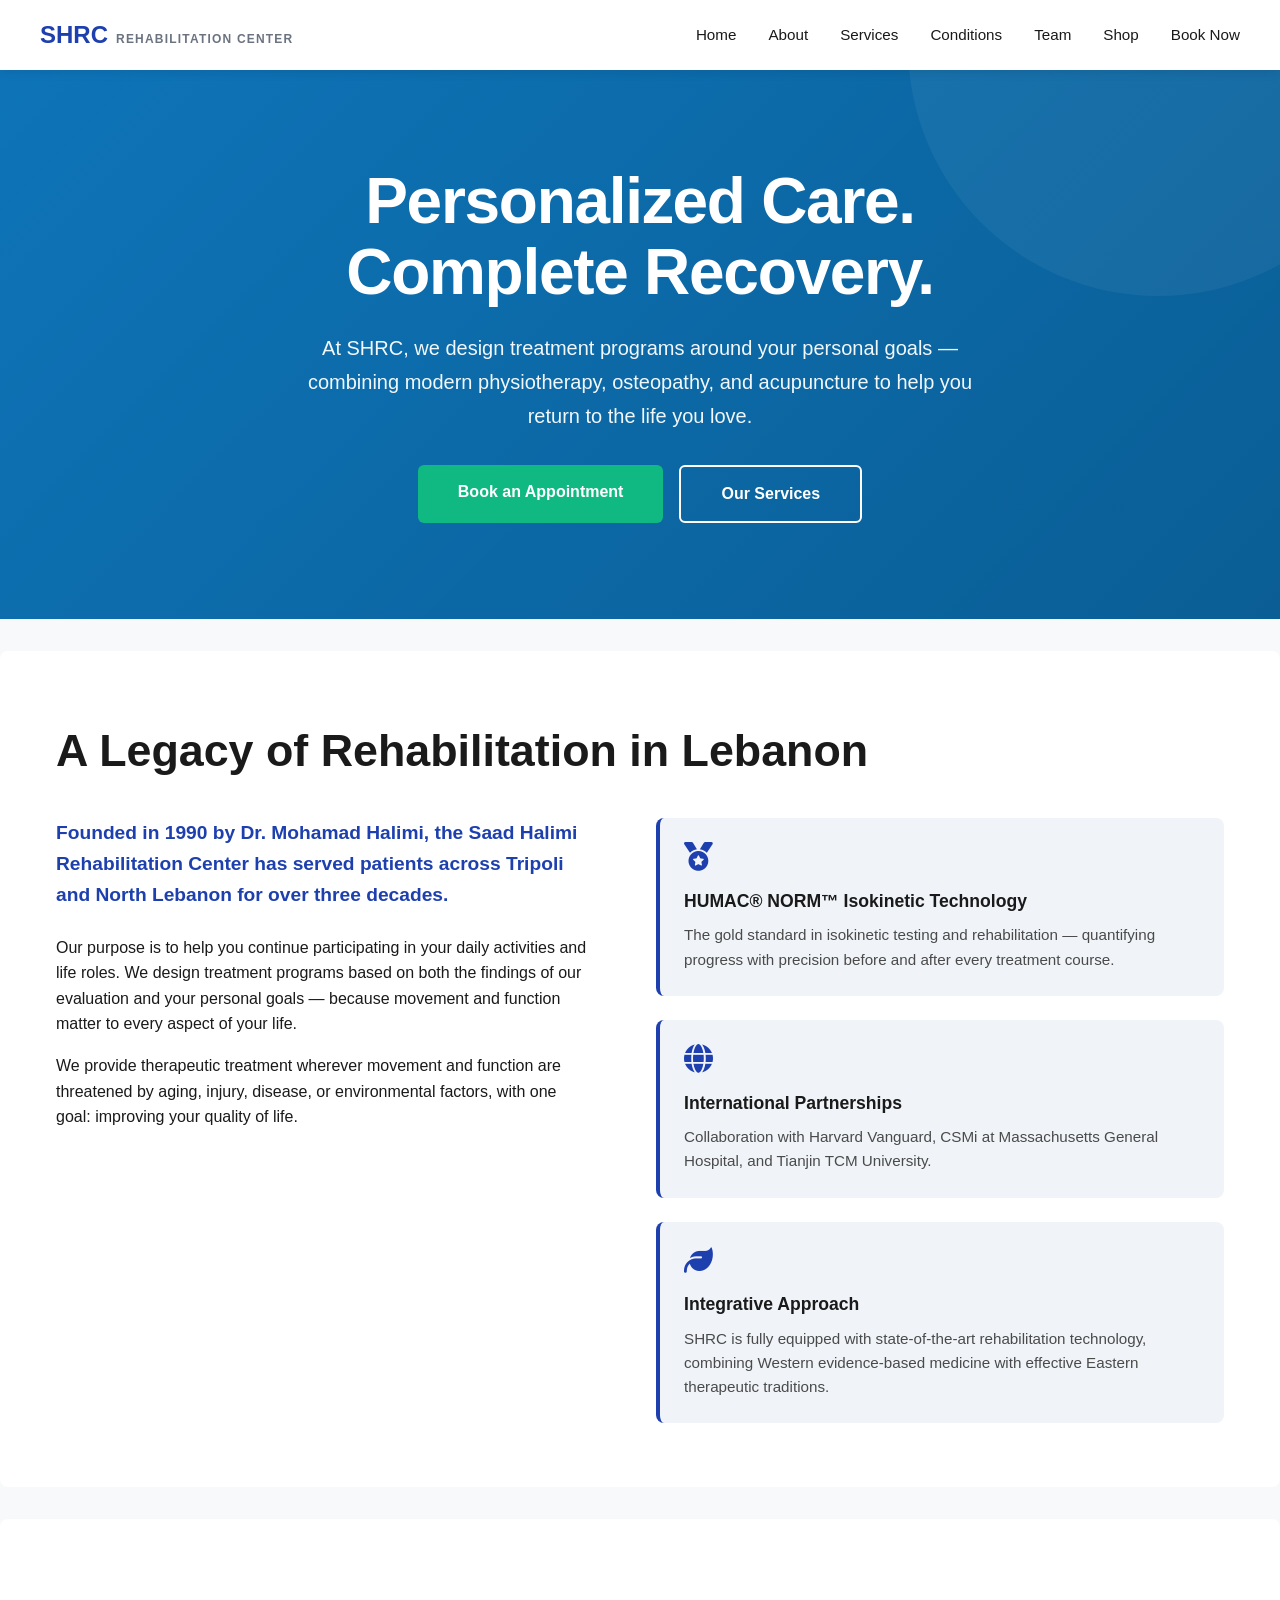
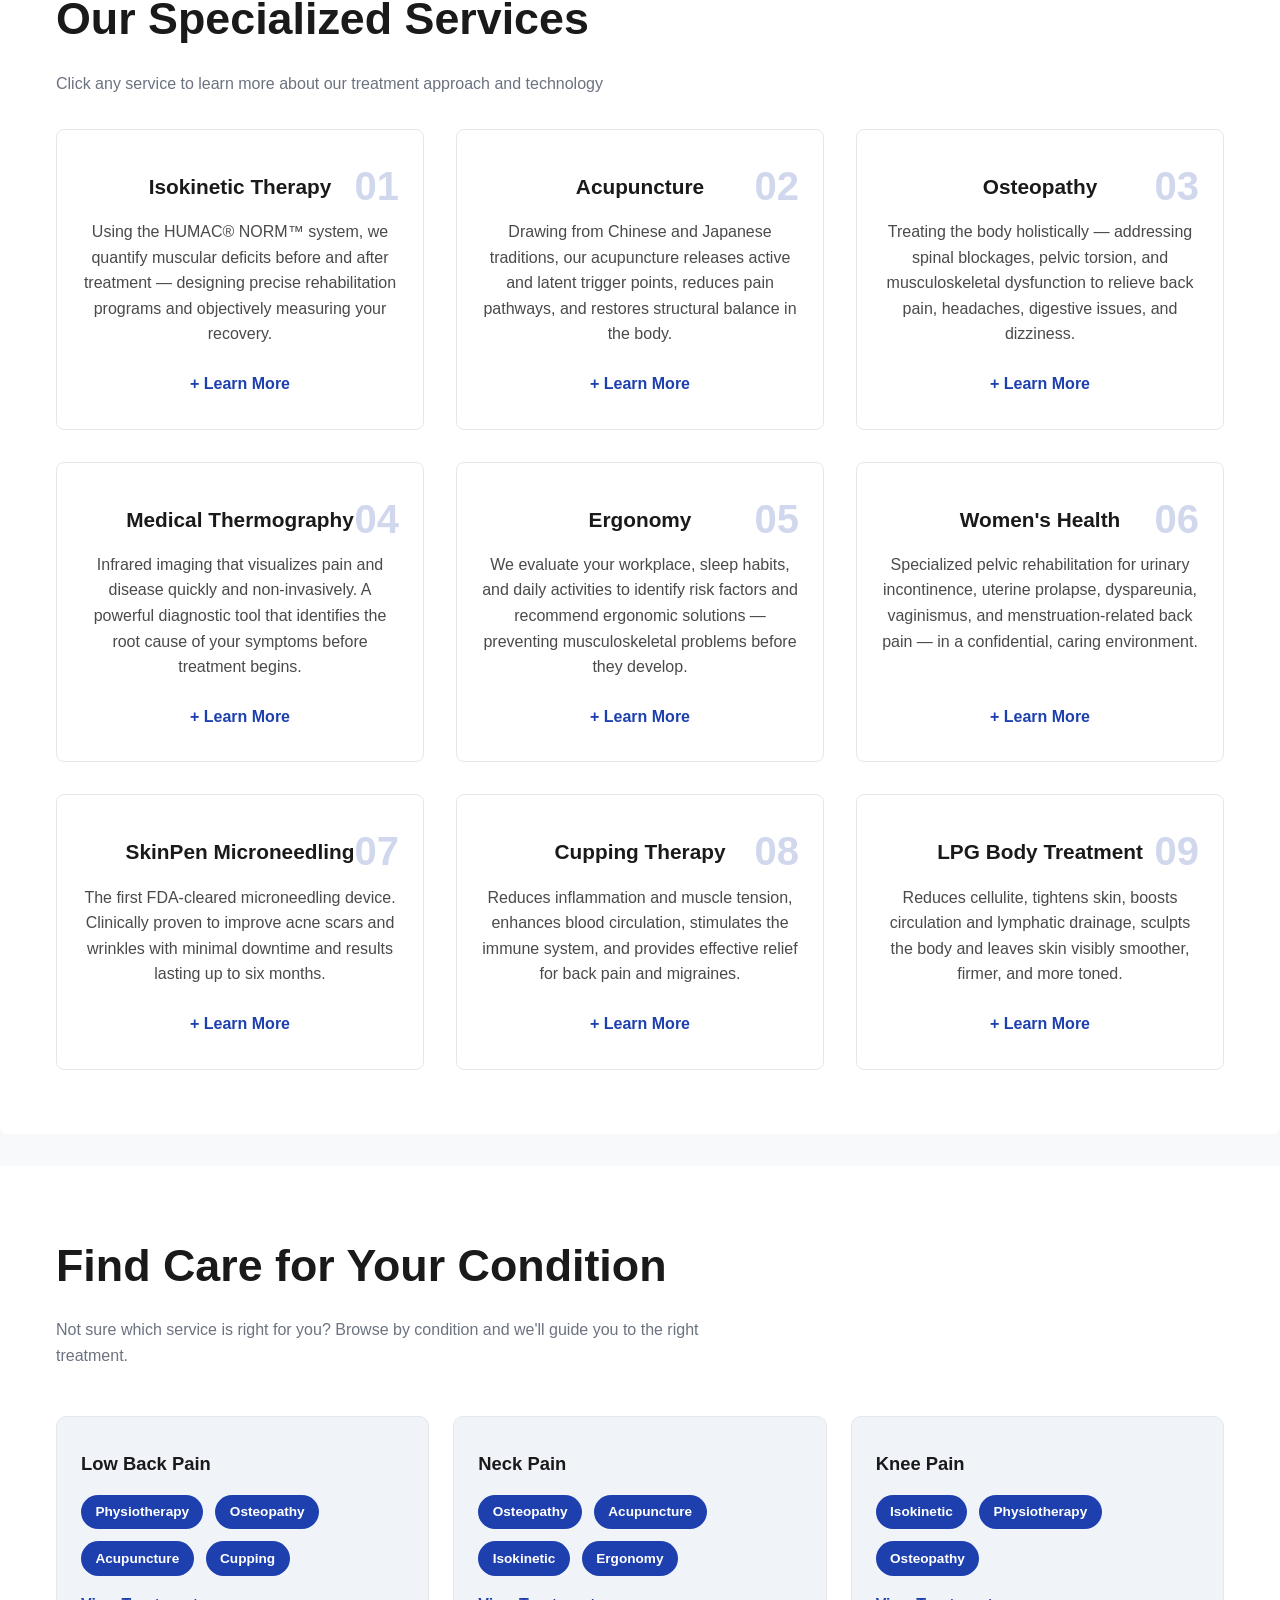
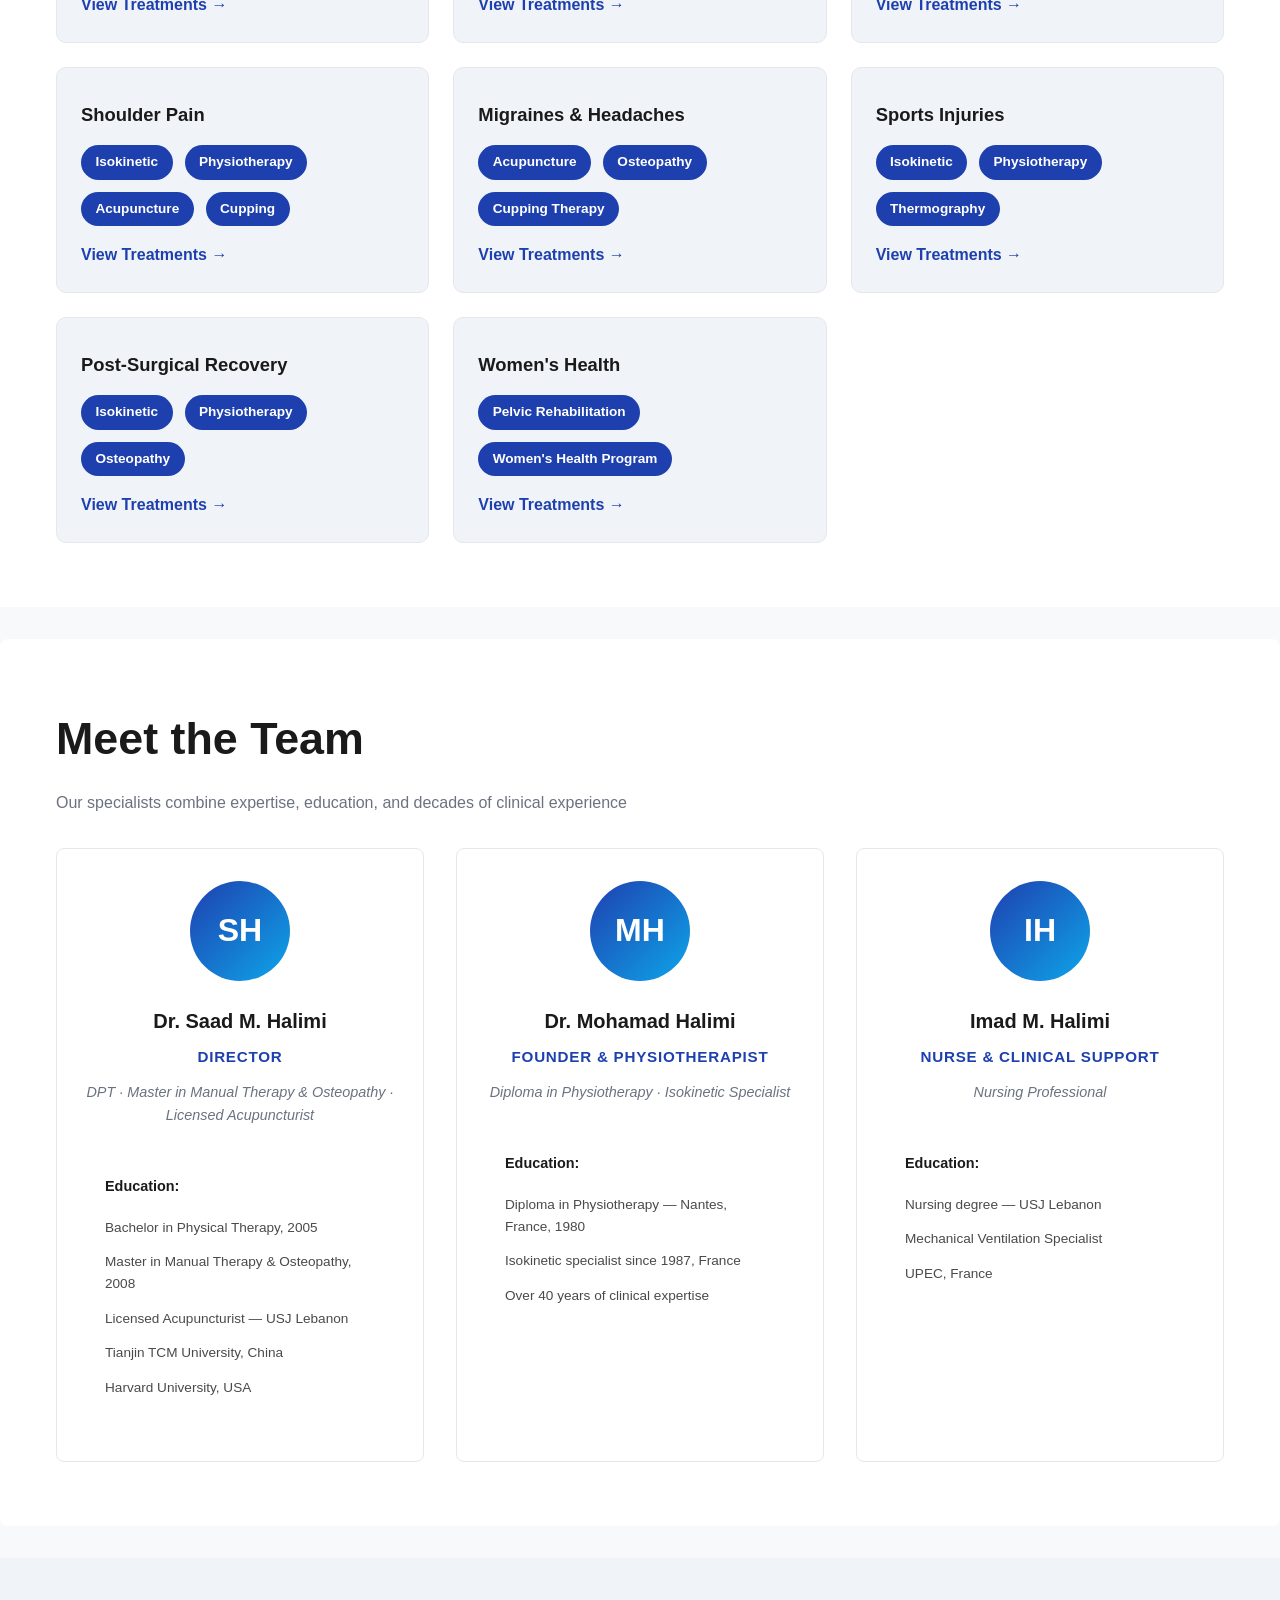
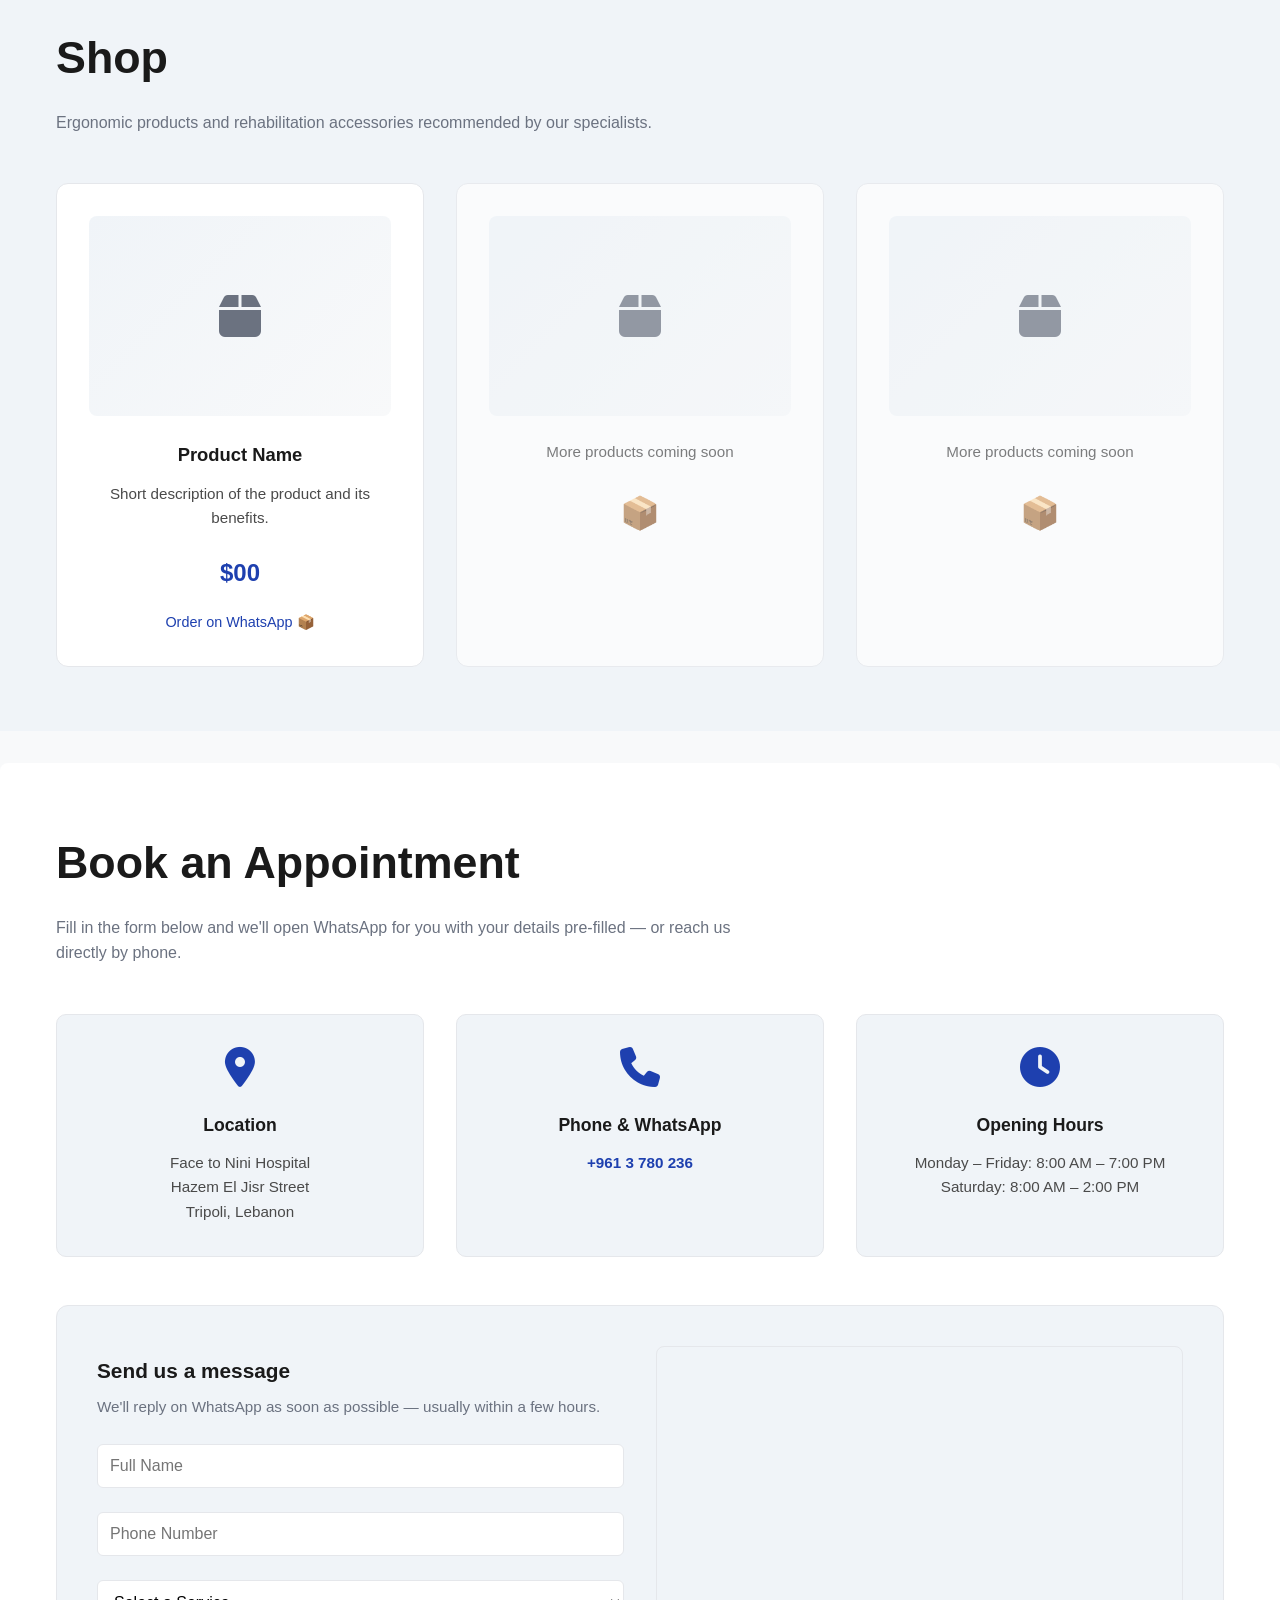
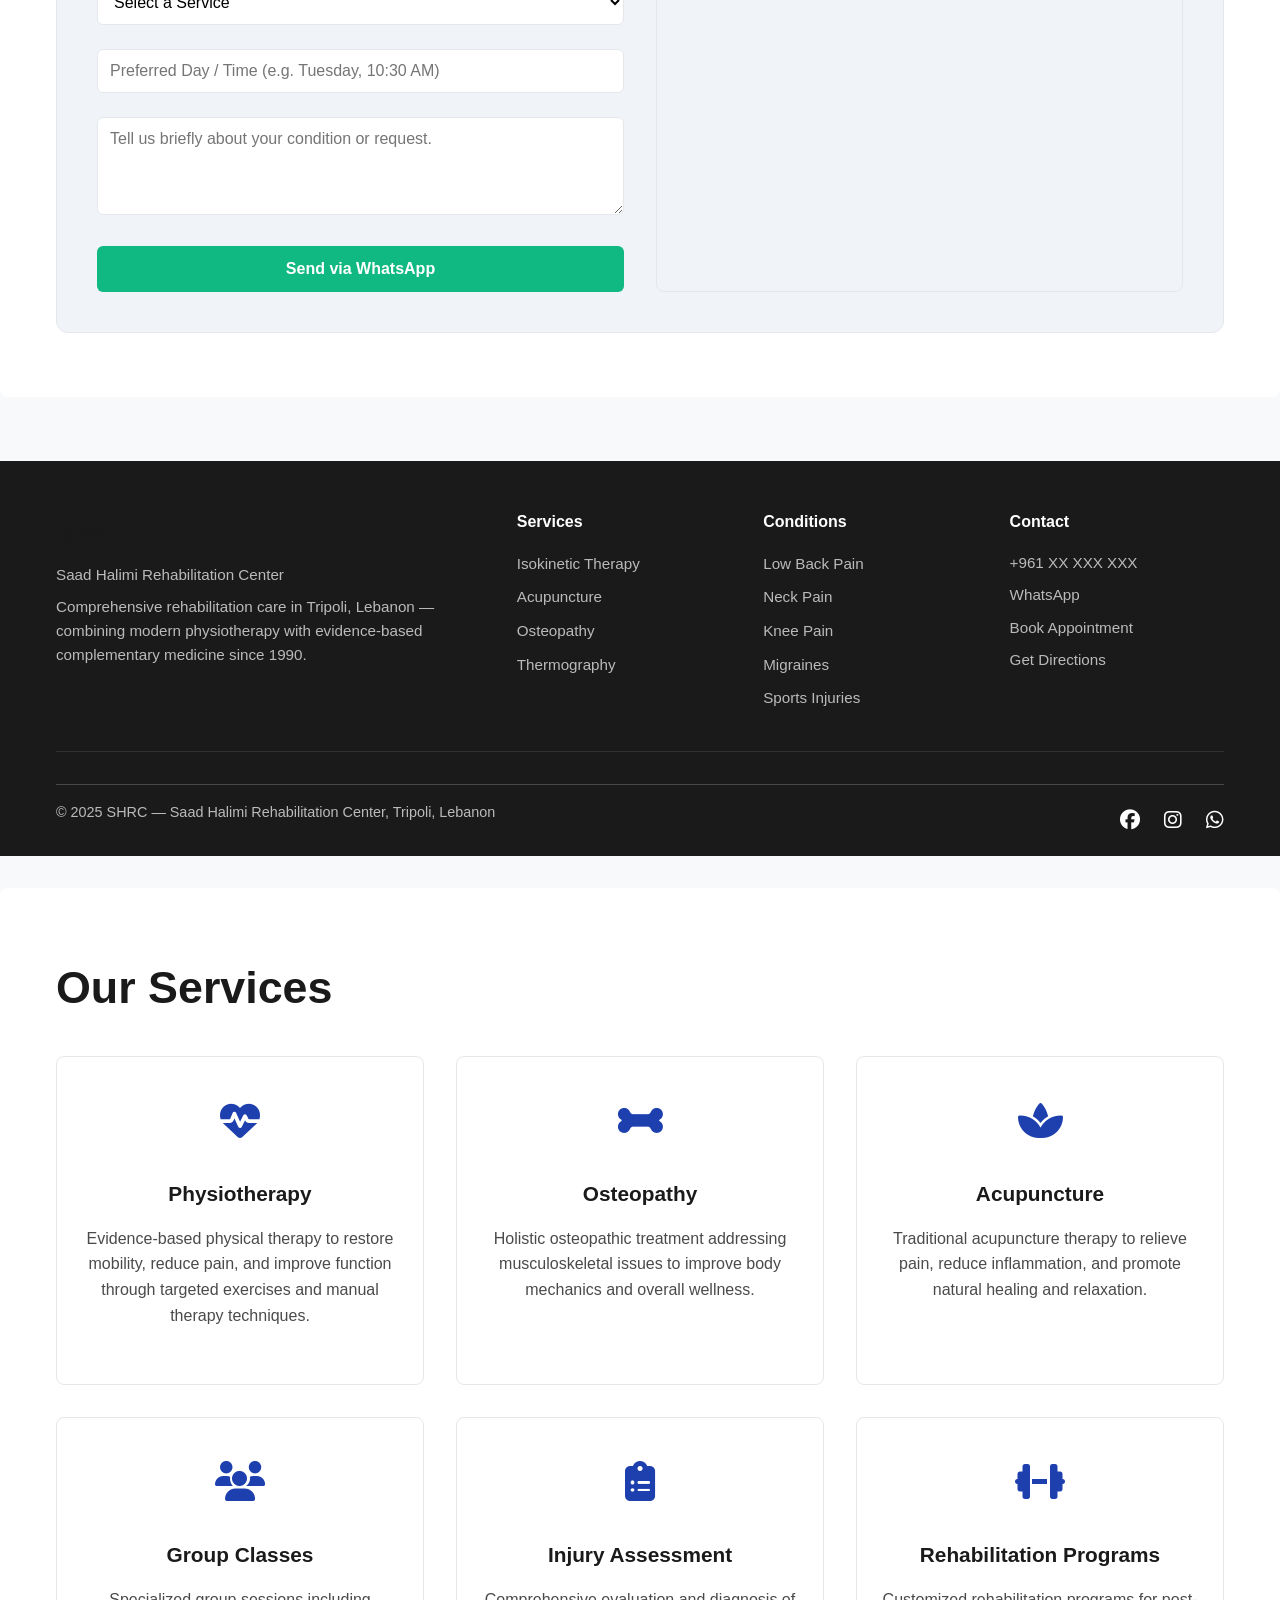
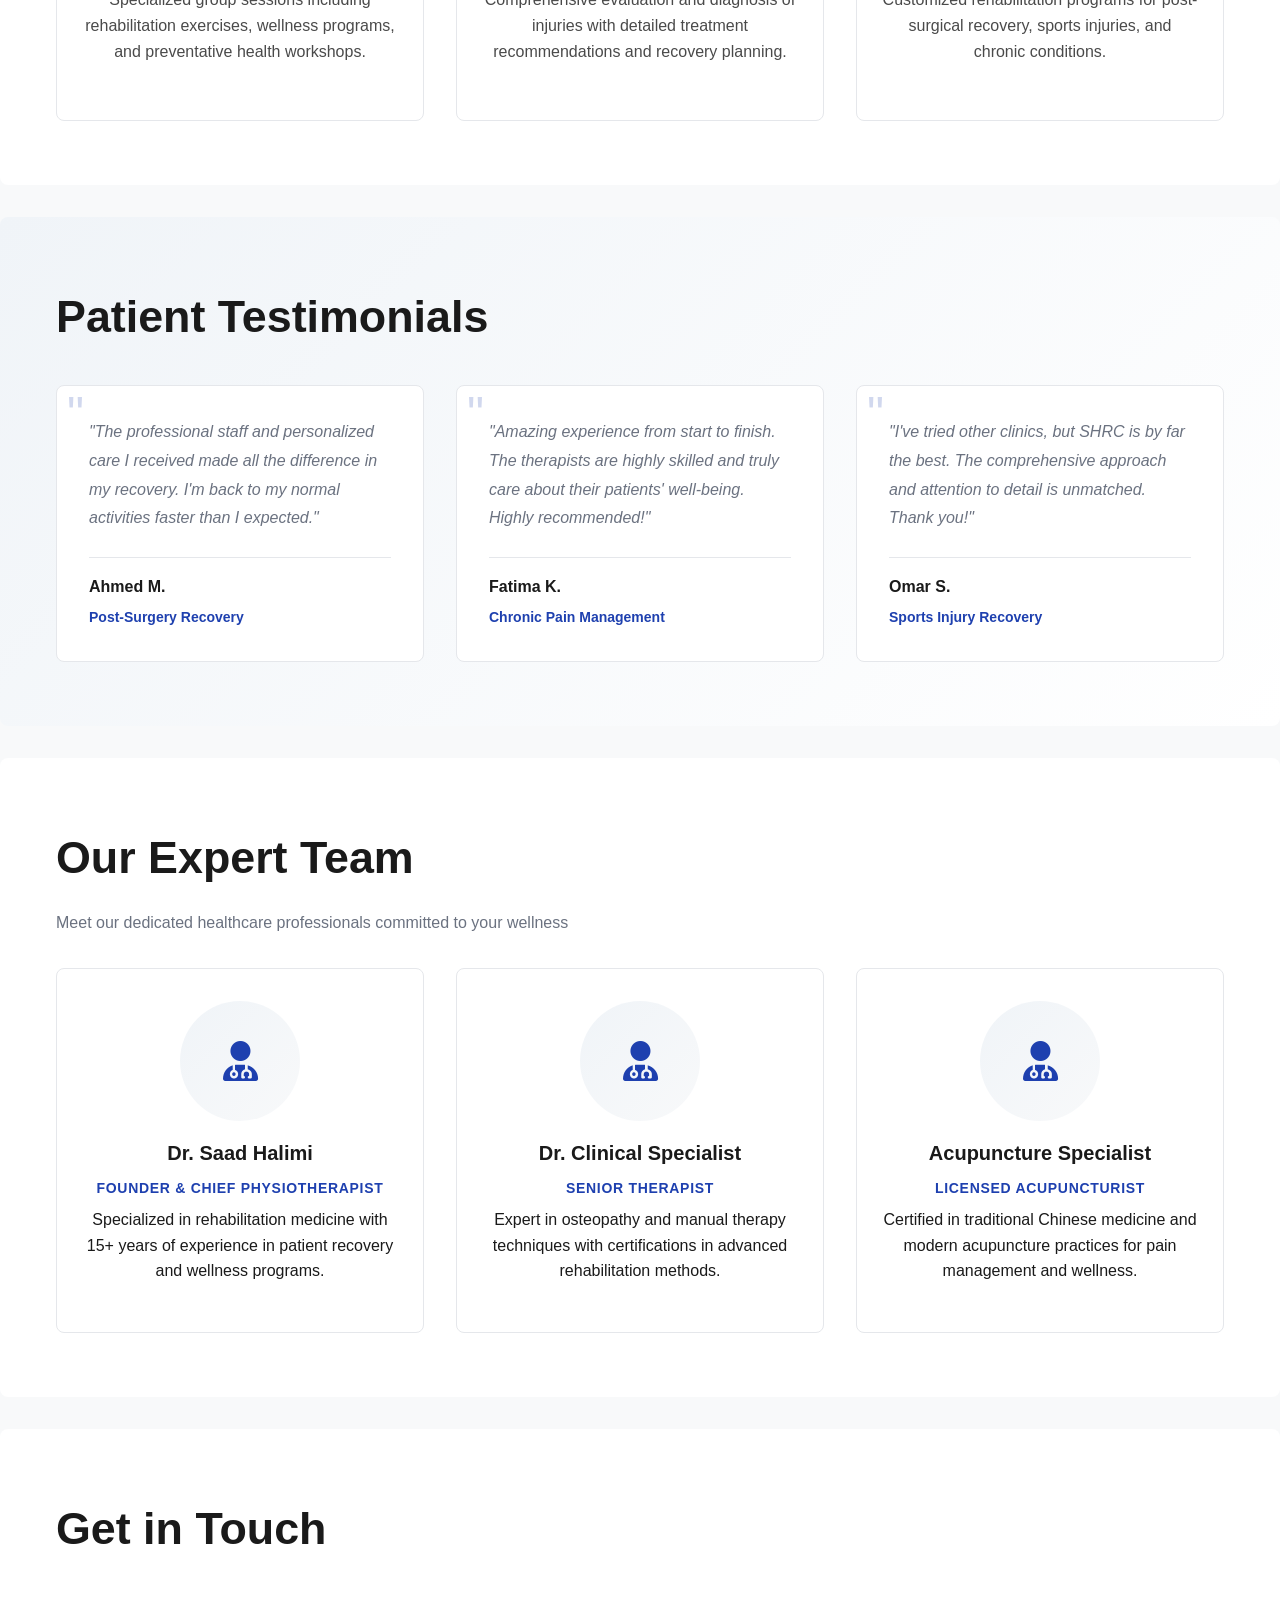
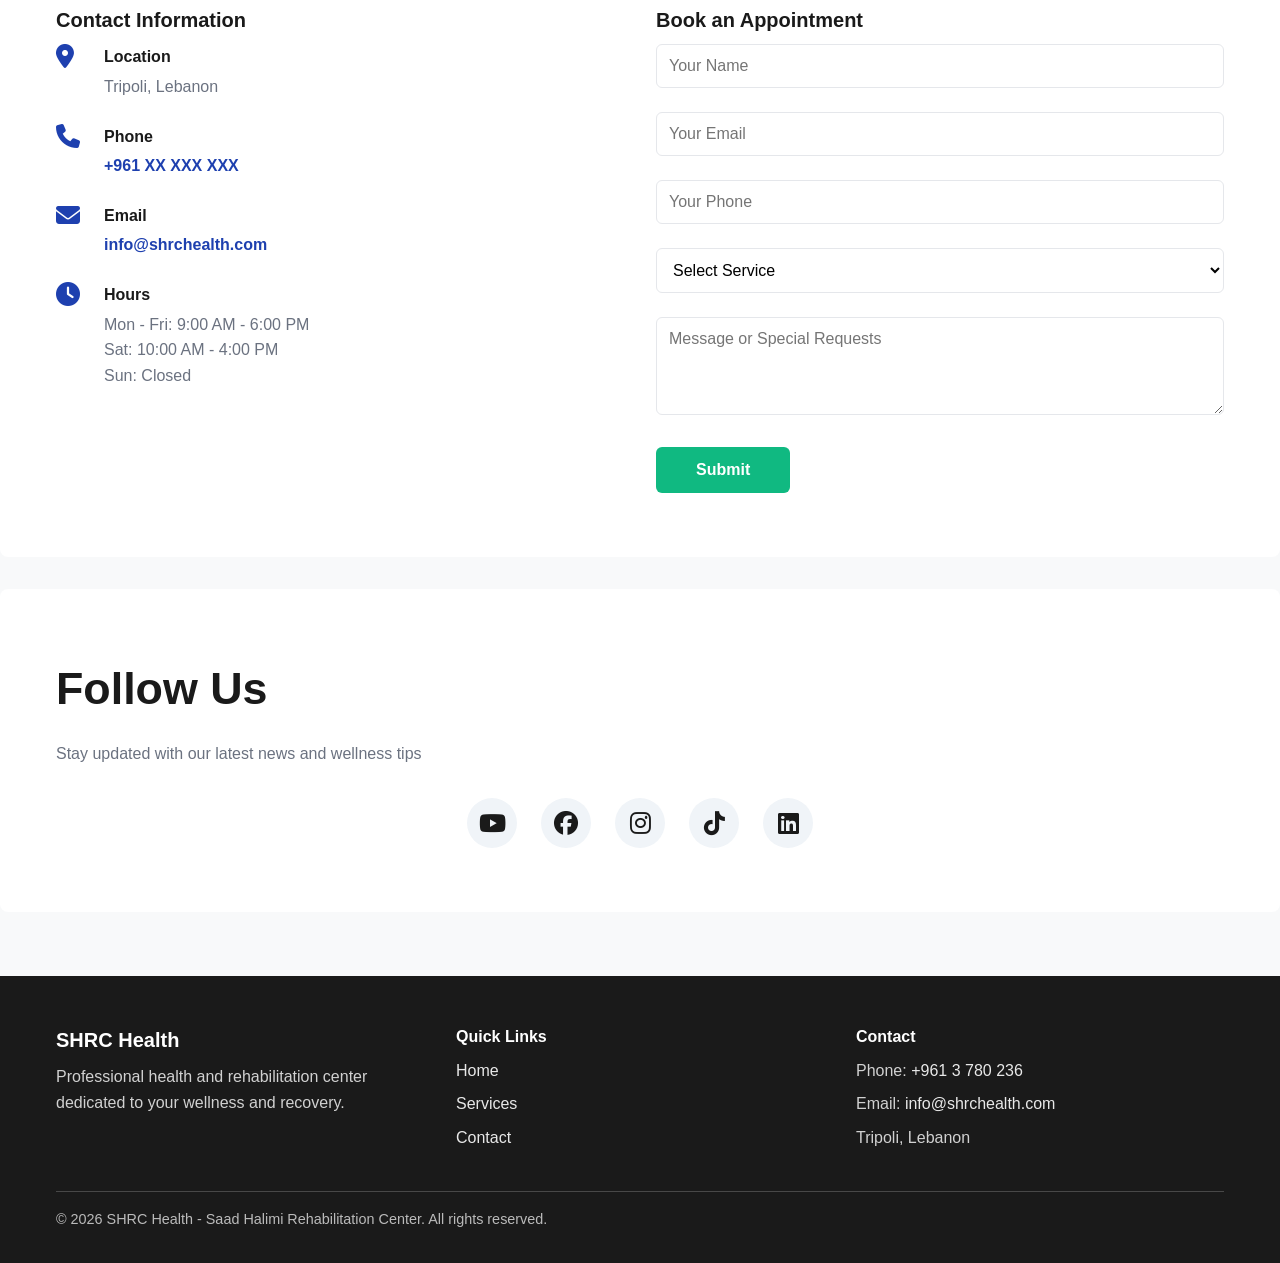
==== commit ad564353: "Commit Changes" ====
--- a/index.html
+++ b/index.html
@@ -345,7 +345,7 @@
               <h3>Product Name</h3>
               <p>Short description of the product and its benefits.</p>
               <div class="product-price">$00</div>
-              <a href="https://wa.me/961XXXXXXXXX?text=Hi%2C%20I%27d%20like%20to%20order%20a%20product%20from%20SHRC." target="_blank" class="cta-small">Order on WhatsApp 📦</a>
+              <a href="https://wa.me/9613780236?text=Hi%2C%20I%27d%20like%20to%20order%20a%20product%20from%20SHRC." target="_blank" class="cta-small">Order on WhatsApp 📦</a>
             </div>
             <div class="product-card coming-soon">
               <div class="product-image">
@@ -382,7 +382,7 @@
               <div class="contact-info-item">
                 <i class="fas fa-phone"></i>
                 <h3>Phone & WhatsApp</h3>
-                <p><a href="tel:+9613780236" class="contact-link">+961 961 3 780 236</a></p>
+                <p><a href="tel:+9613780236" class="contact-link">+961 3 780 236</a></p>
               </div>
               <div class="contact-info-item">
                 <i class="fas fa-clock"></i>
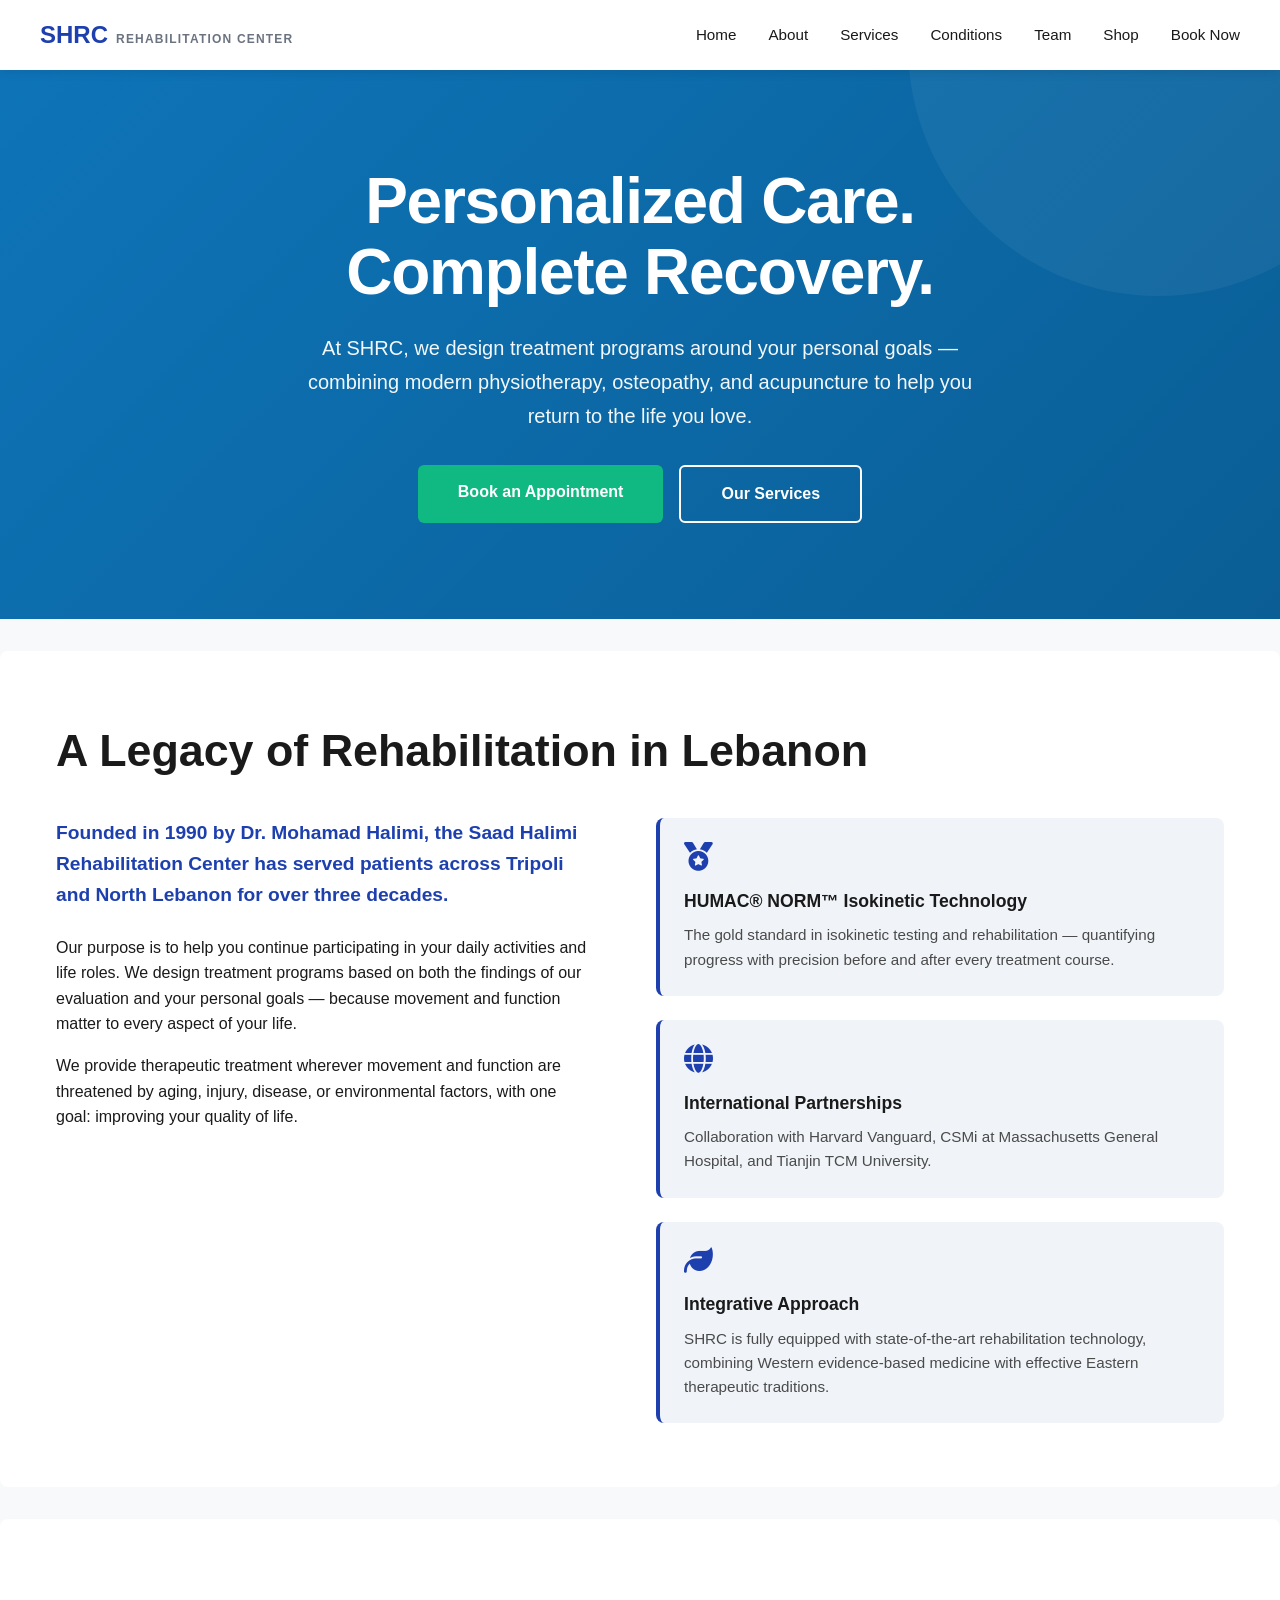
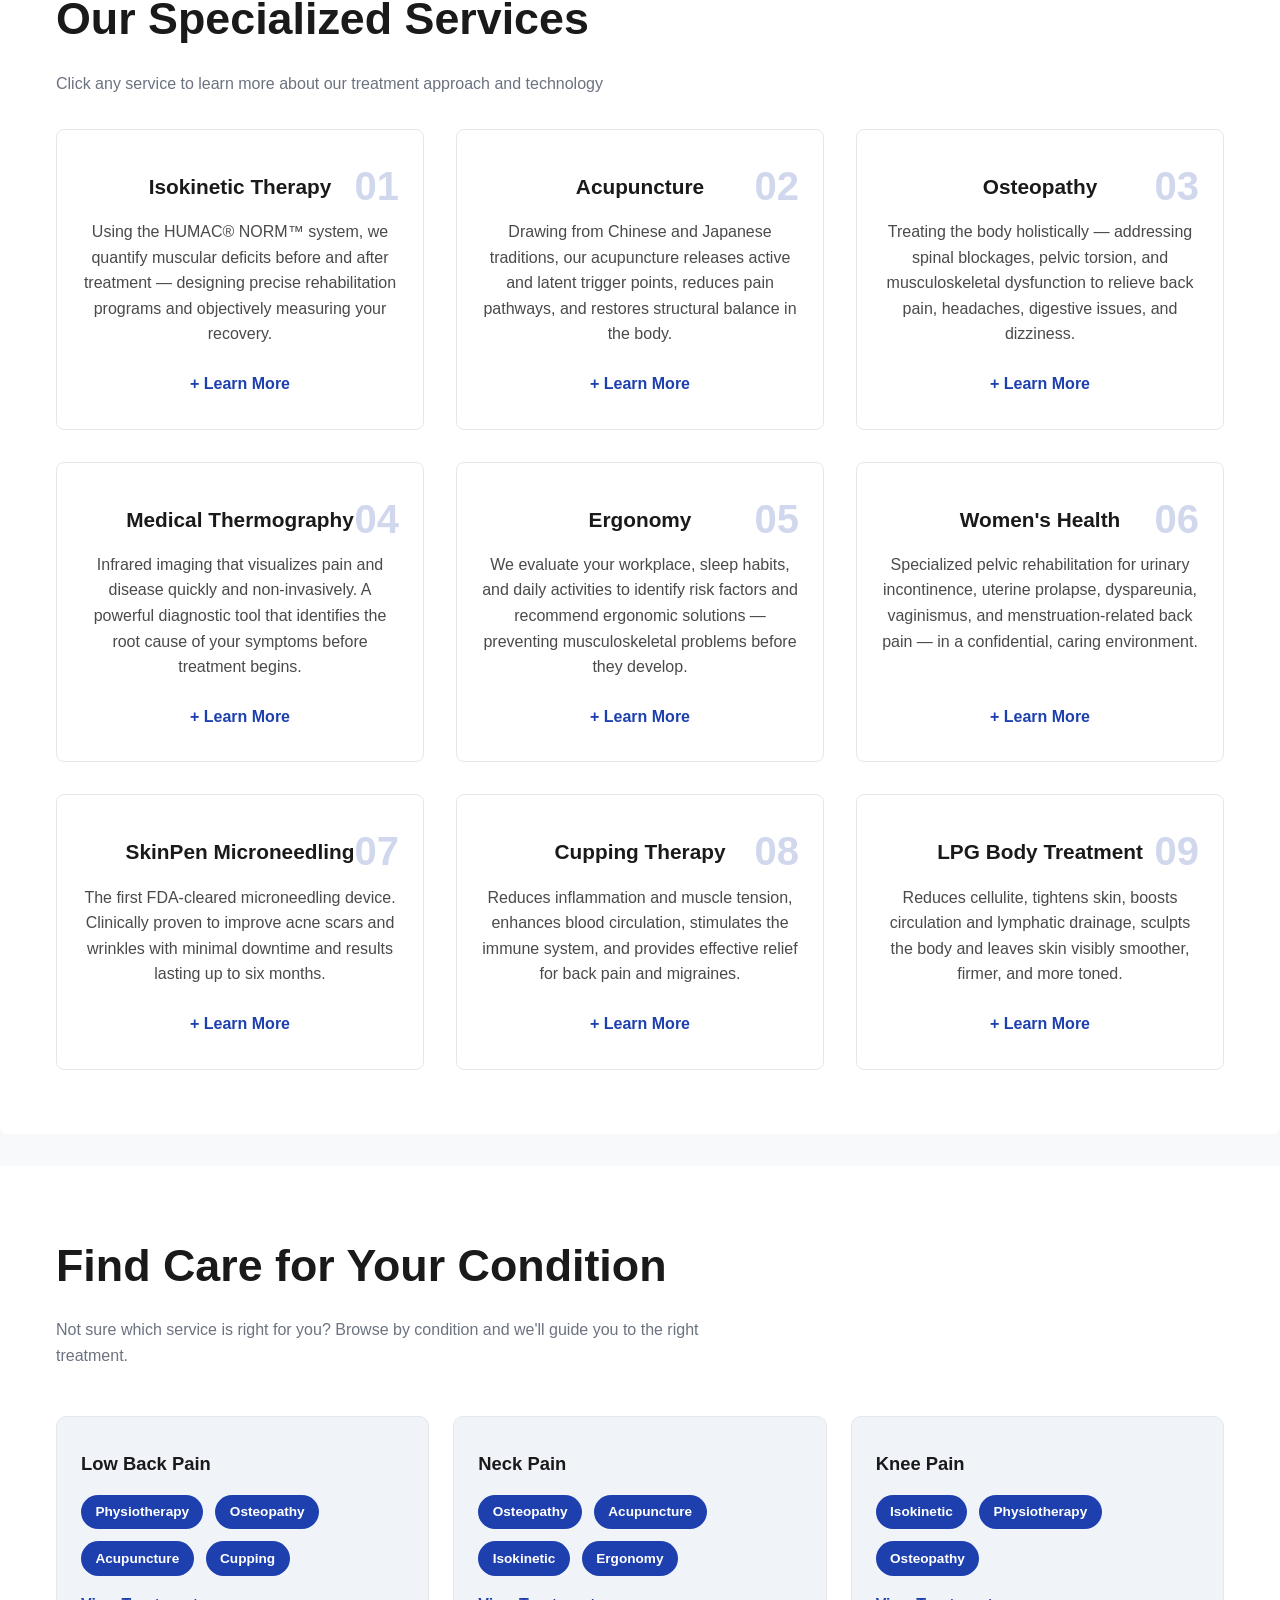
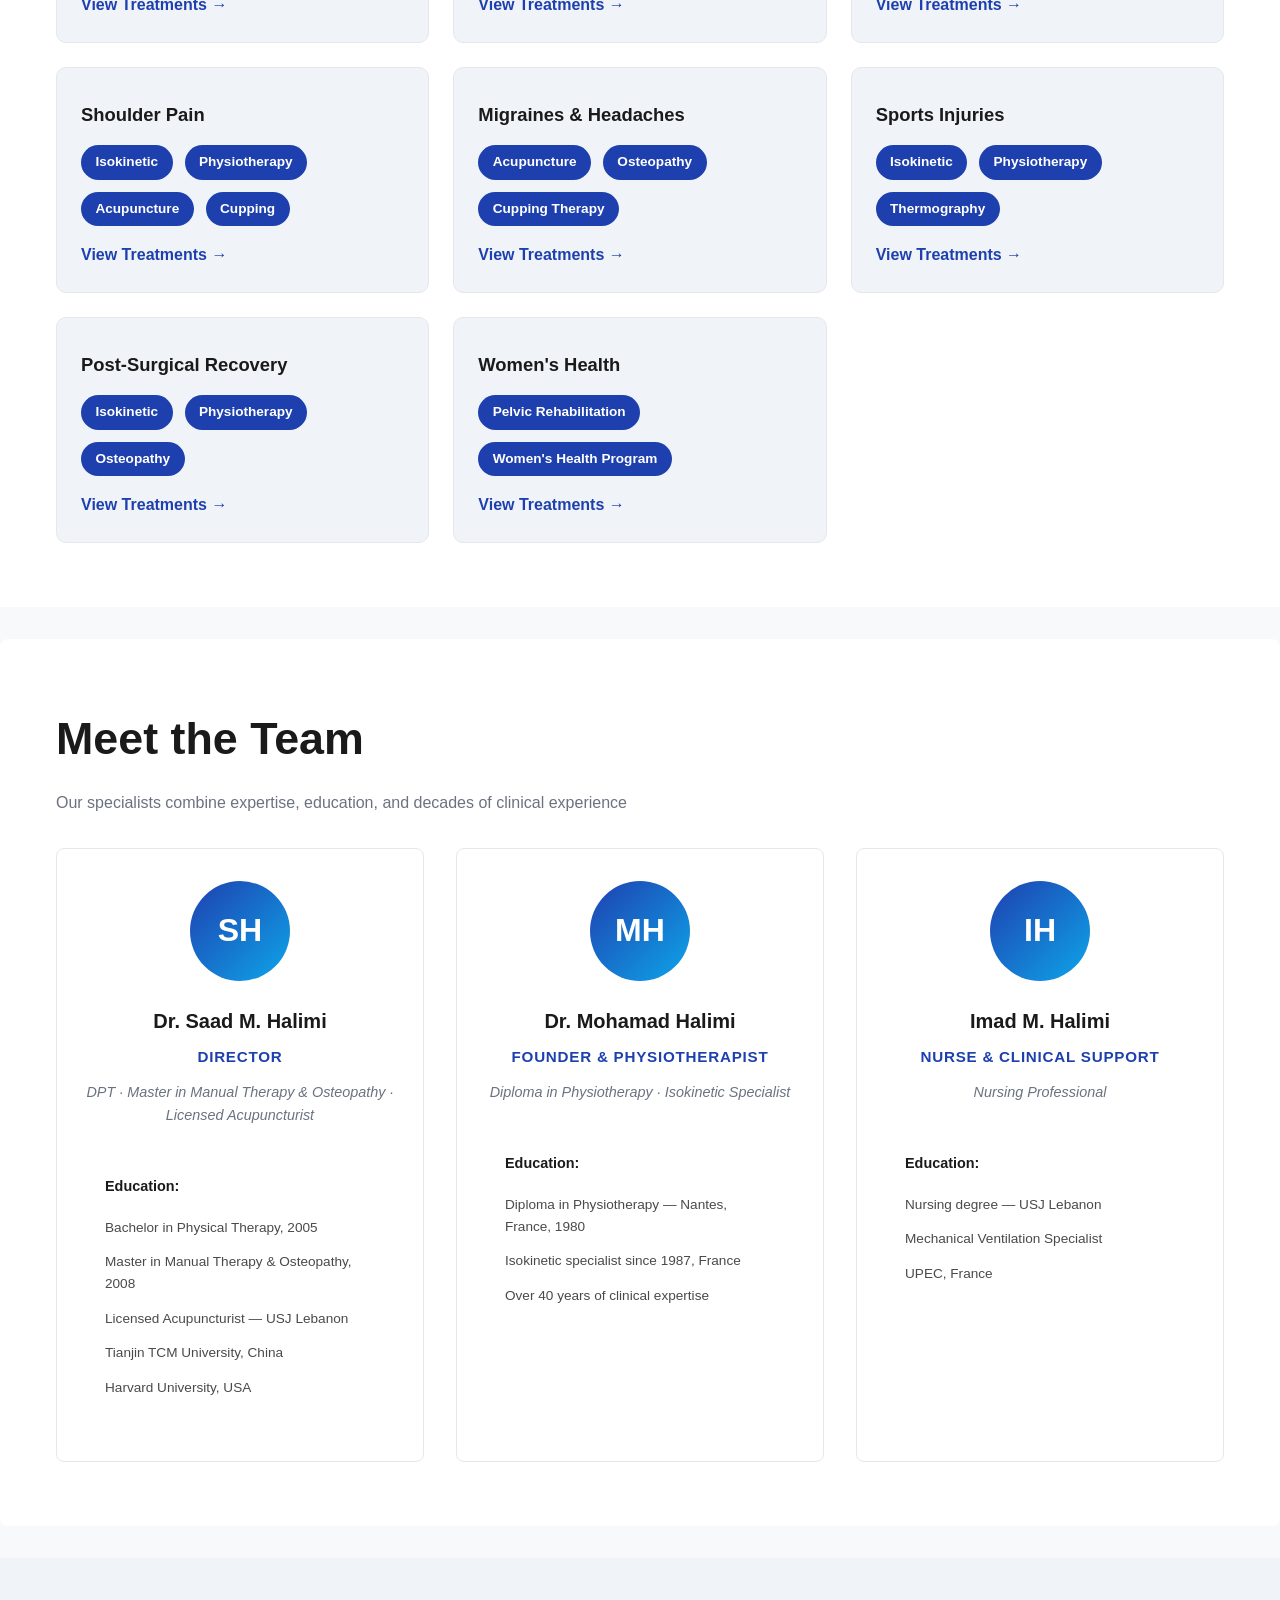
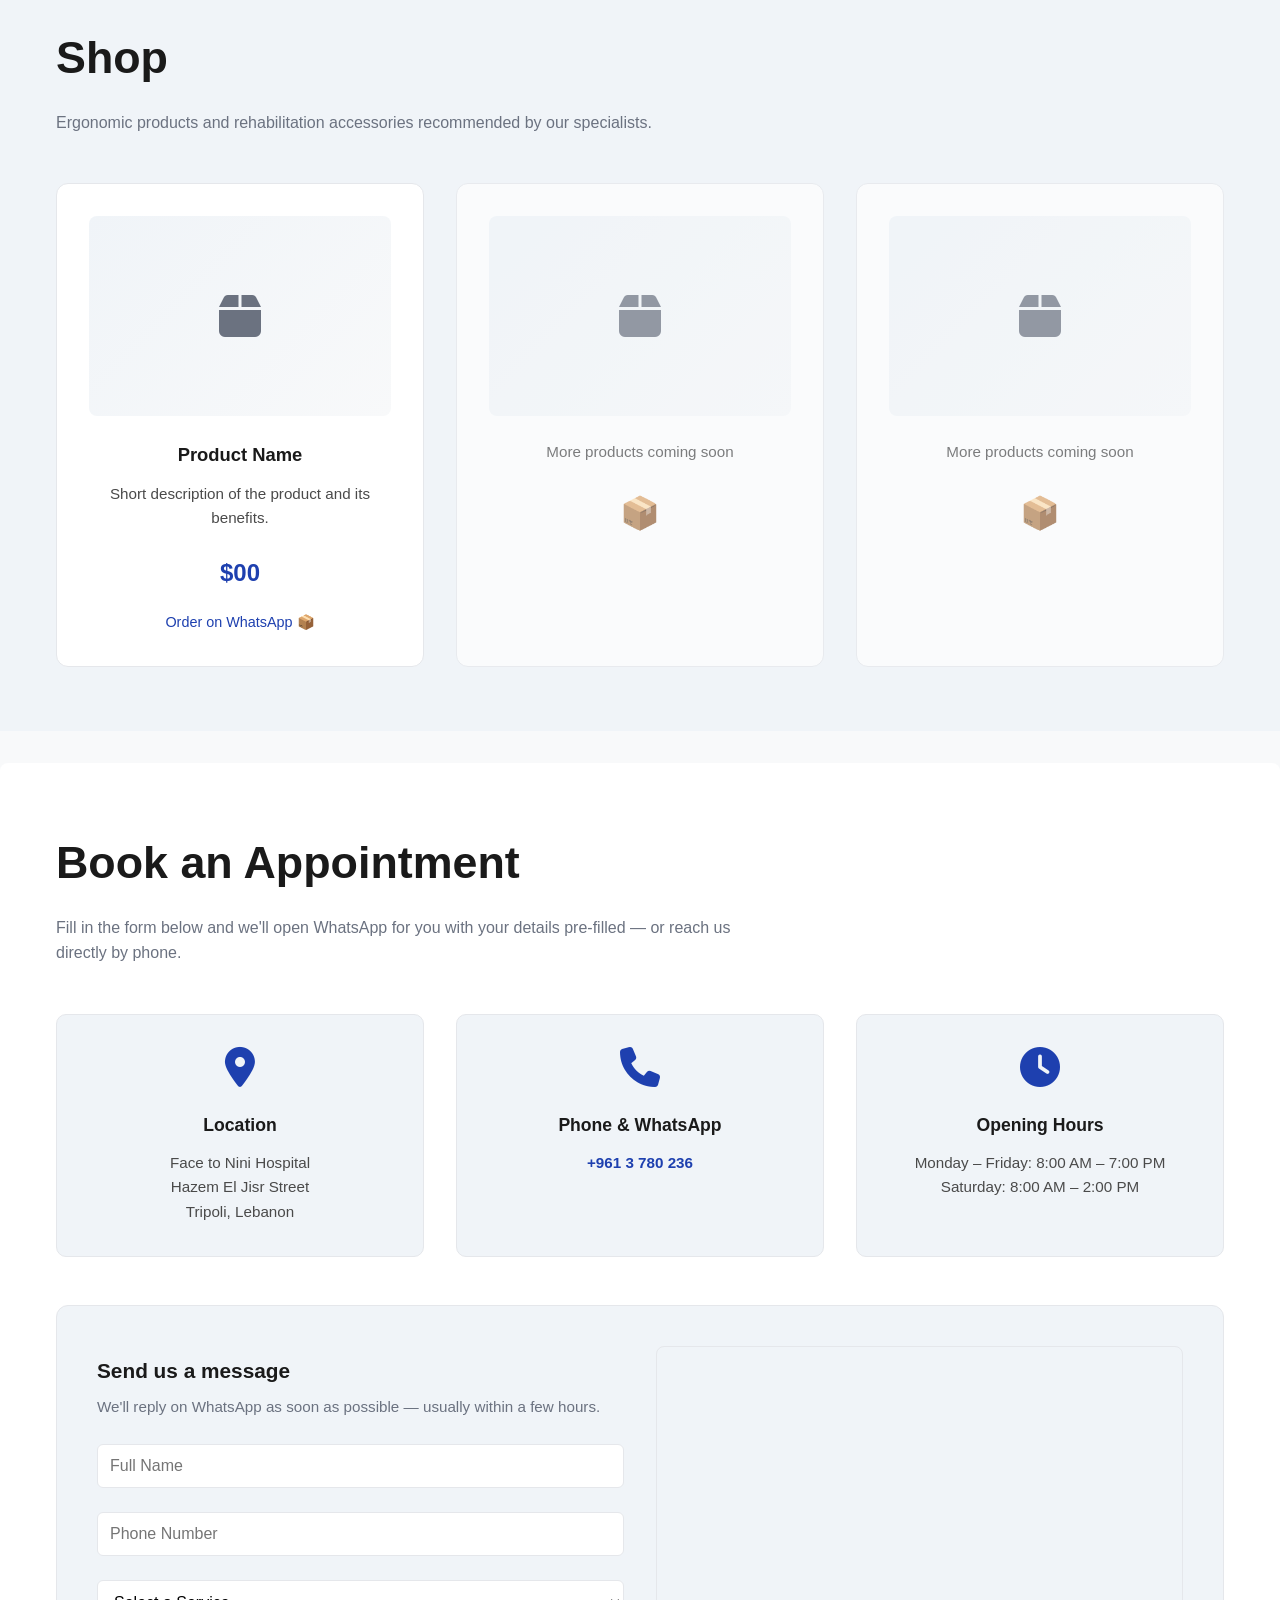
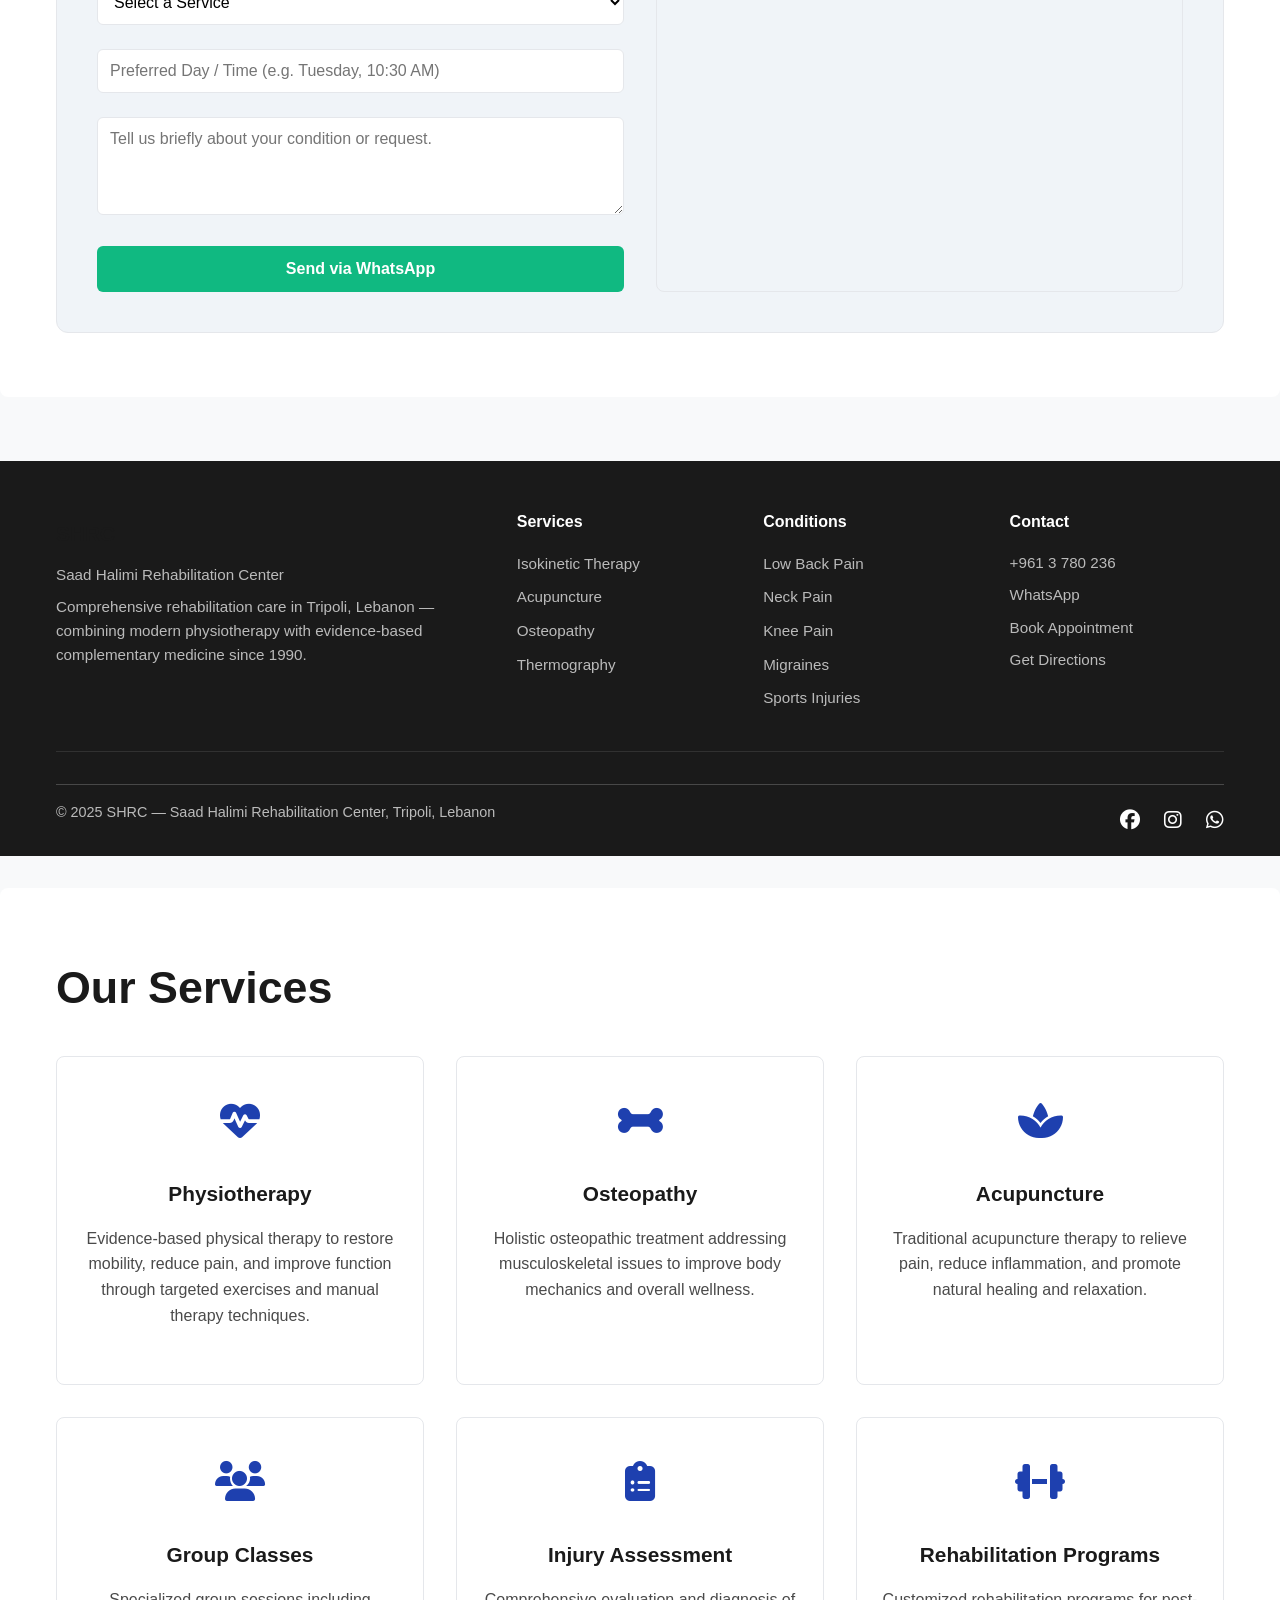
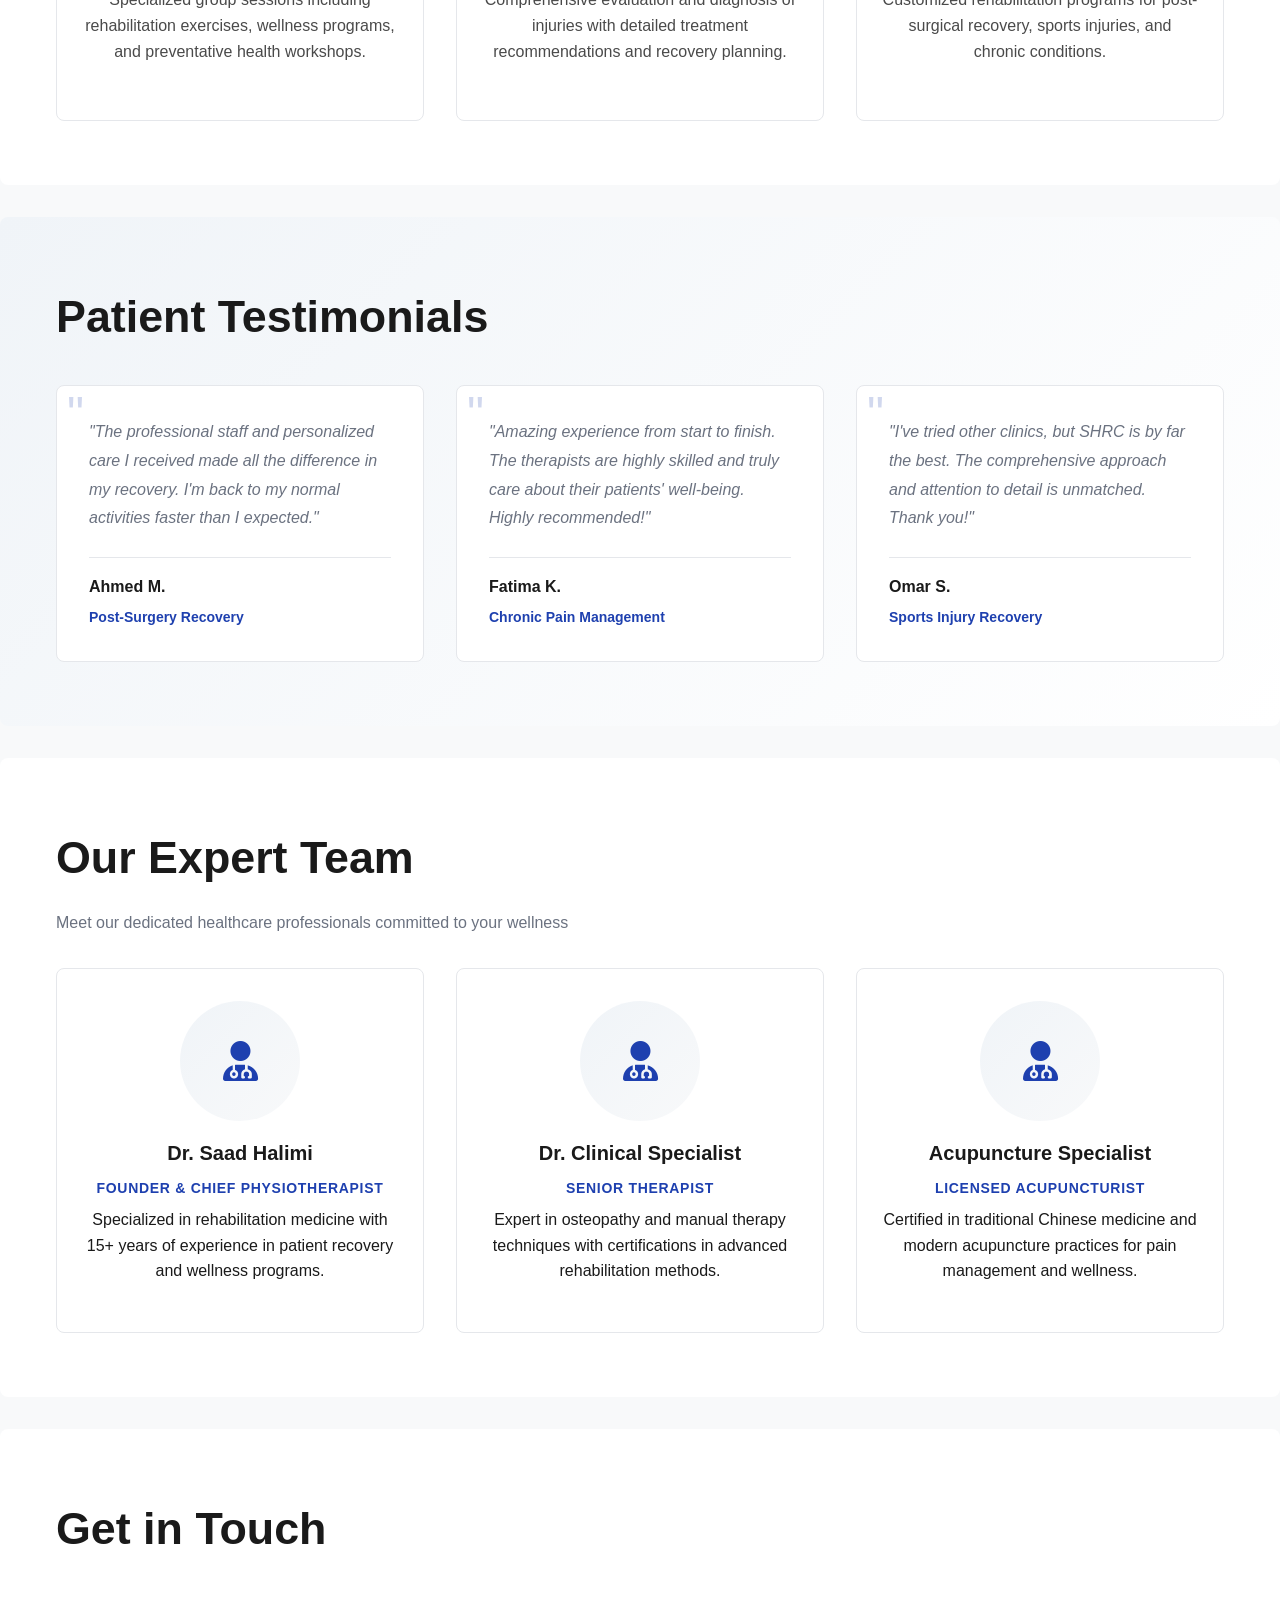
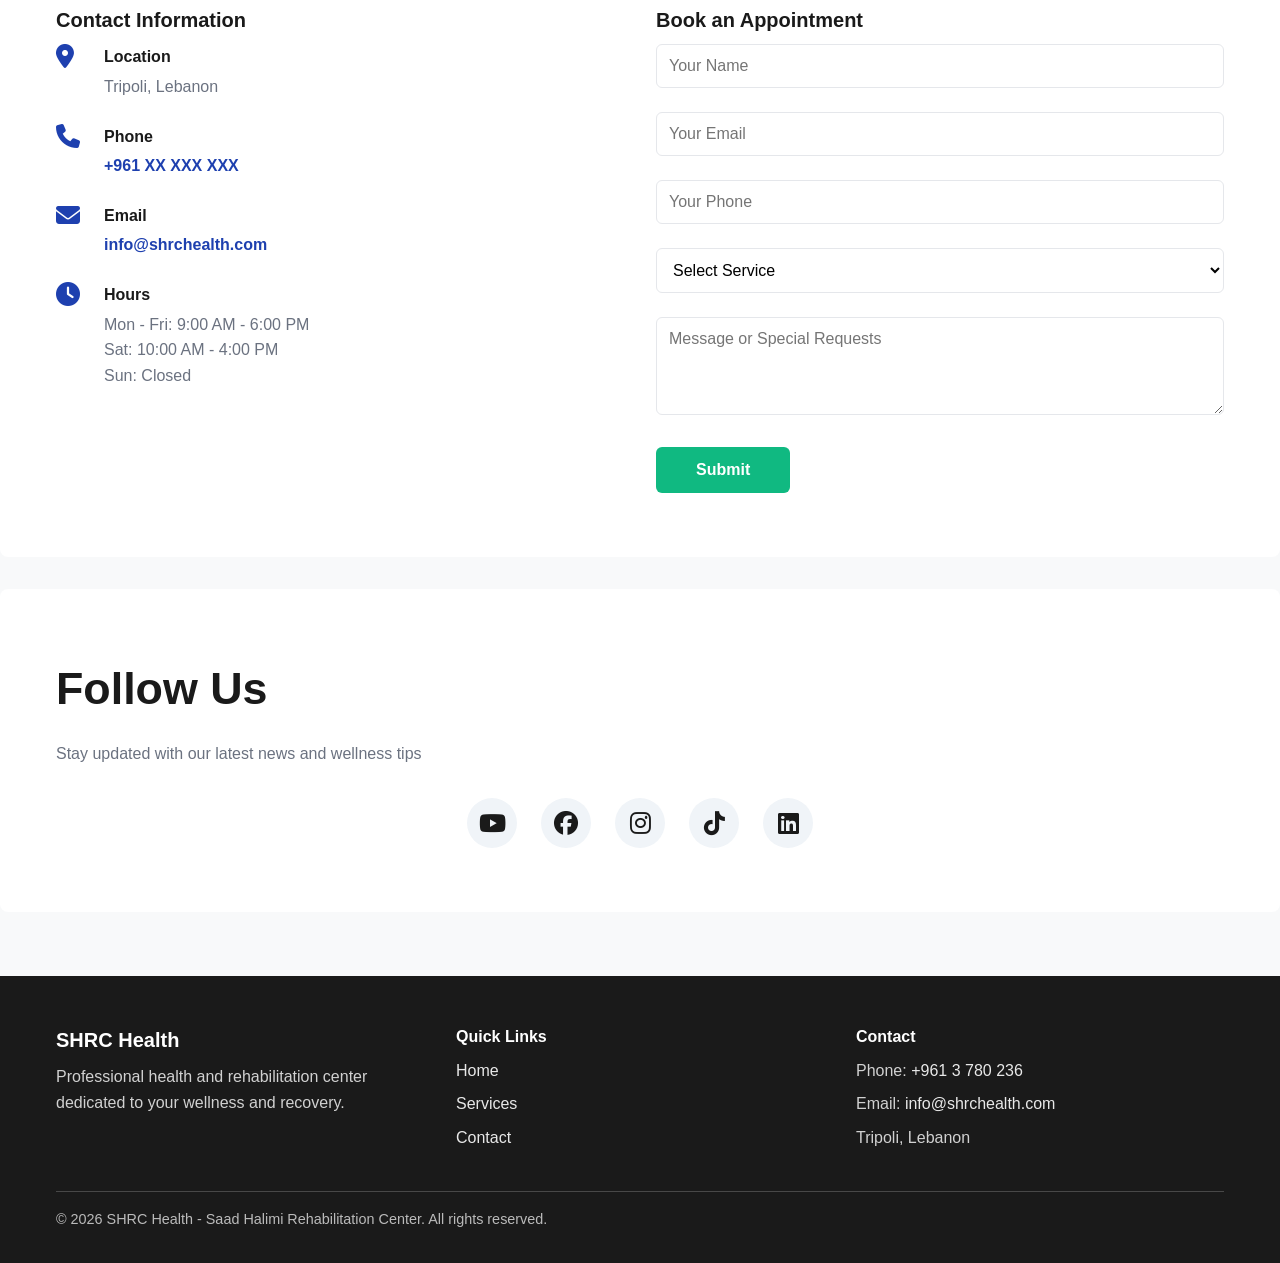
==== commit 1f682d9c: "Commit Changes" ====
--- a/index.html
+++ b/index.html
@@ -465,8 +465,8 @@
           </div>
           <div class="footer-contact">
             <h4>Contact</h4>
-            <p><a href="tel:+961XXXXXXXXX">+961 XX XXX XXX</a></p>
-            <p><a href="https://wa.me/961XXXXXXXXX" target="_blank">WhatsApp</a></p>
+            <p><a href="tel:+9613780236">+961 3 780 236</a></p>
+            <p><a href="https://wa.me/9613780236" target="_blank">WhatsApp</a></p>
             <p><a href="#contact">Book Appointment</a></p>
             <p><a href="https://maps.google.com/?q=Face+to+Nini+Hospital,+Hazem+El+Jisr+Street,+Tripoli,+Lebanon" target="_blank">Get Directions</a></p>
           </div>
@@ -476,7 +476,7 @@
           <div class="social-footer">
             <a href="https://facebook.com/shrchealth" target="_blank" title="Facebook"><i class="fab fa-facebook"></i></a>
             <a href="https://instagram.com/shrchealth" target="_blank" title="Instagram"><i class="fab fa-instagram"></i></a>
-            <a href="https://wa.me/961XXXXXXXXX" target="_blank" title="WhatsApp"><i class="fab fa-whatsapp"></i></a>
+            <a href="https://wa.me/9613780236" target="_blank" title="WhatsApp"><i class="fab fa-whatsapp"></i></a>
           </div>
         </div>
       </div>
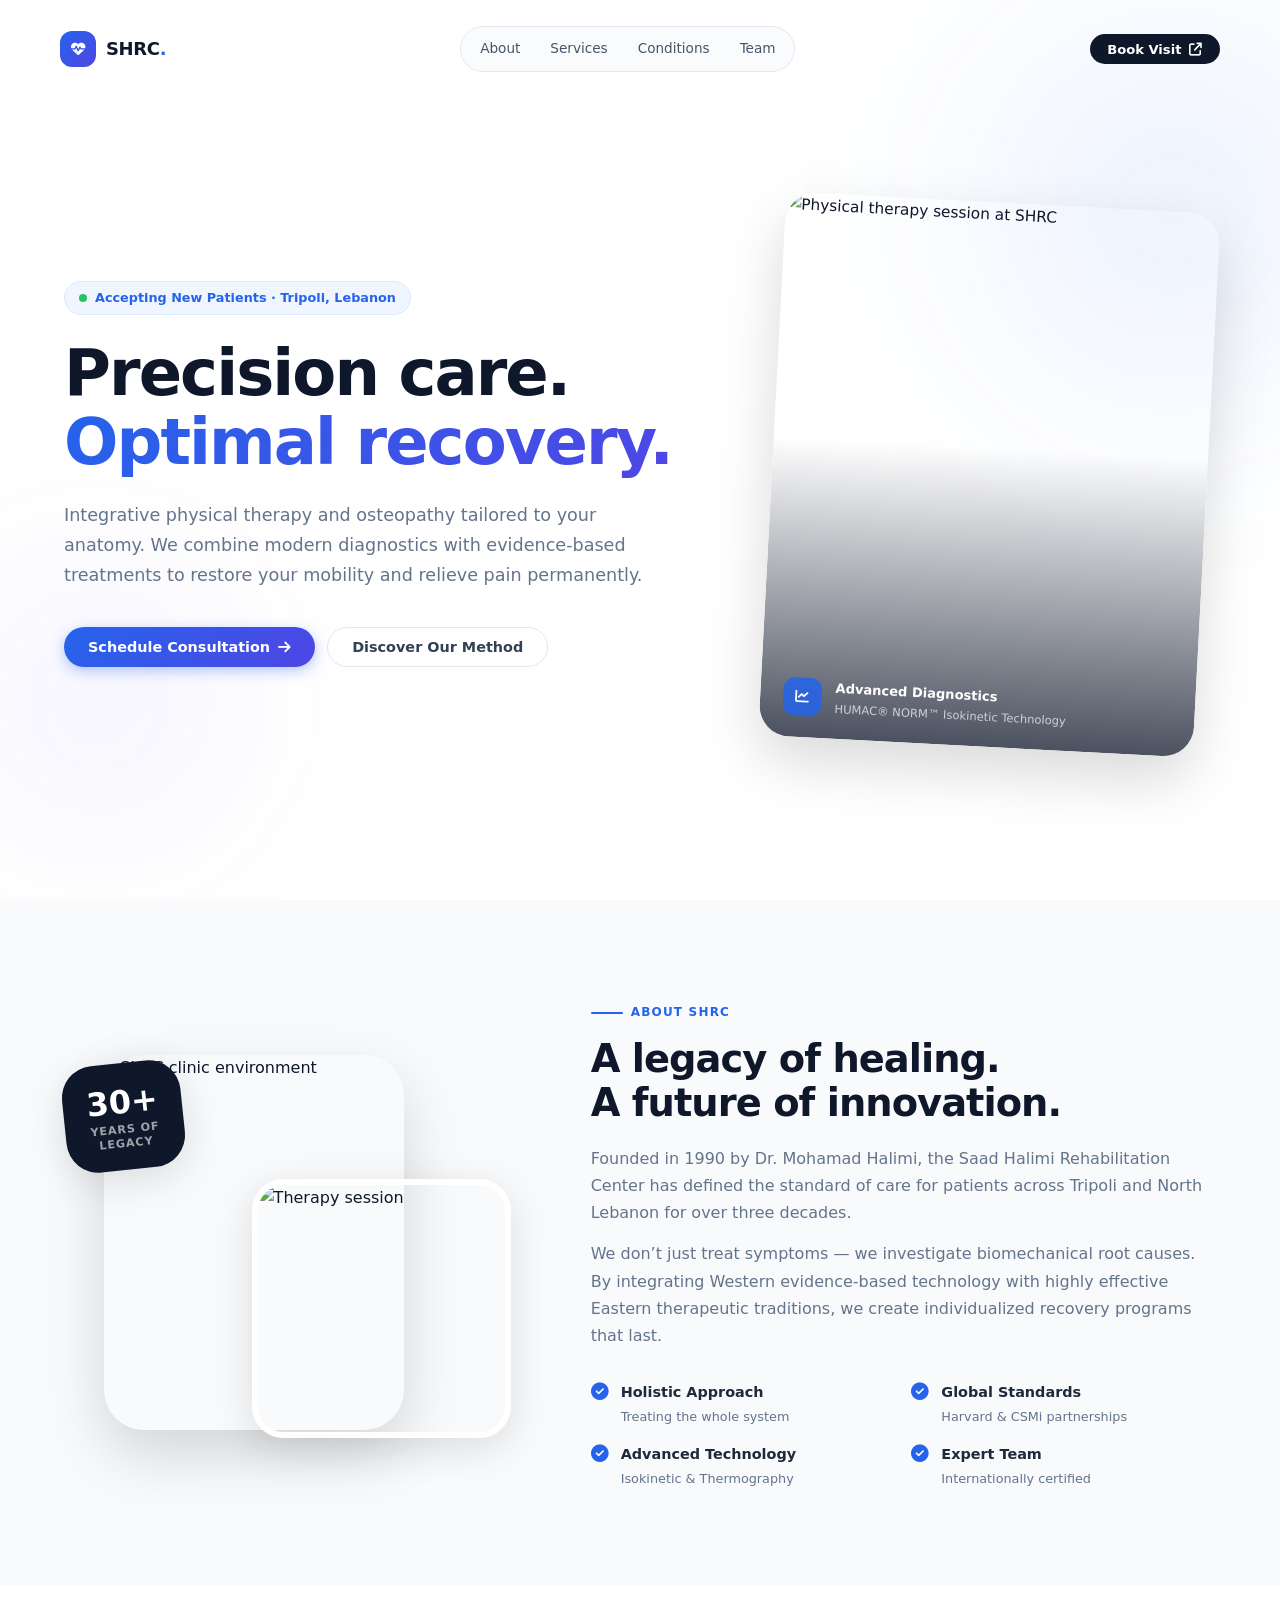
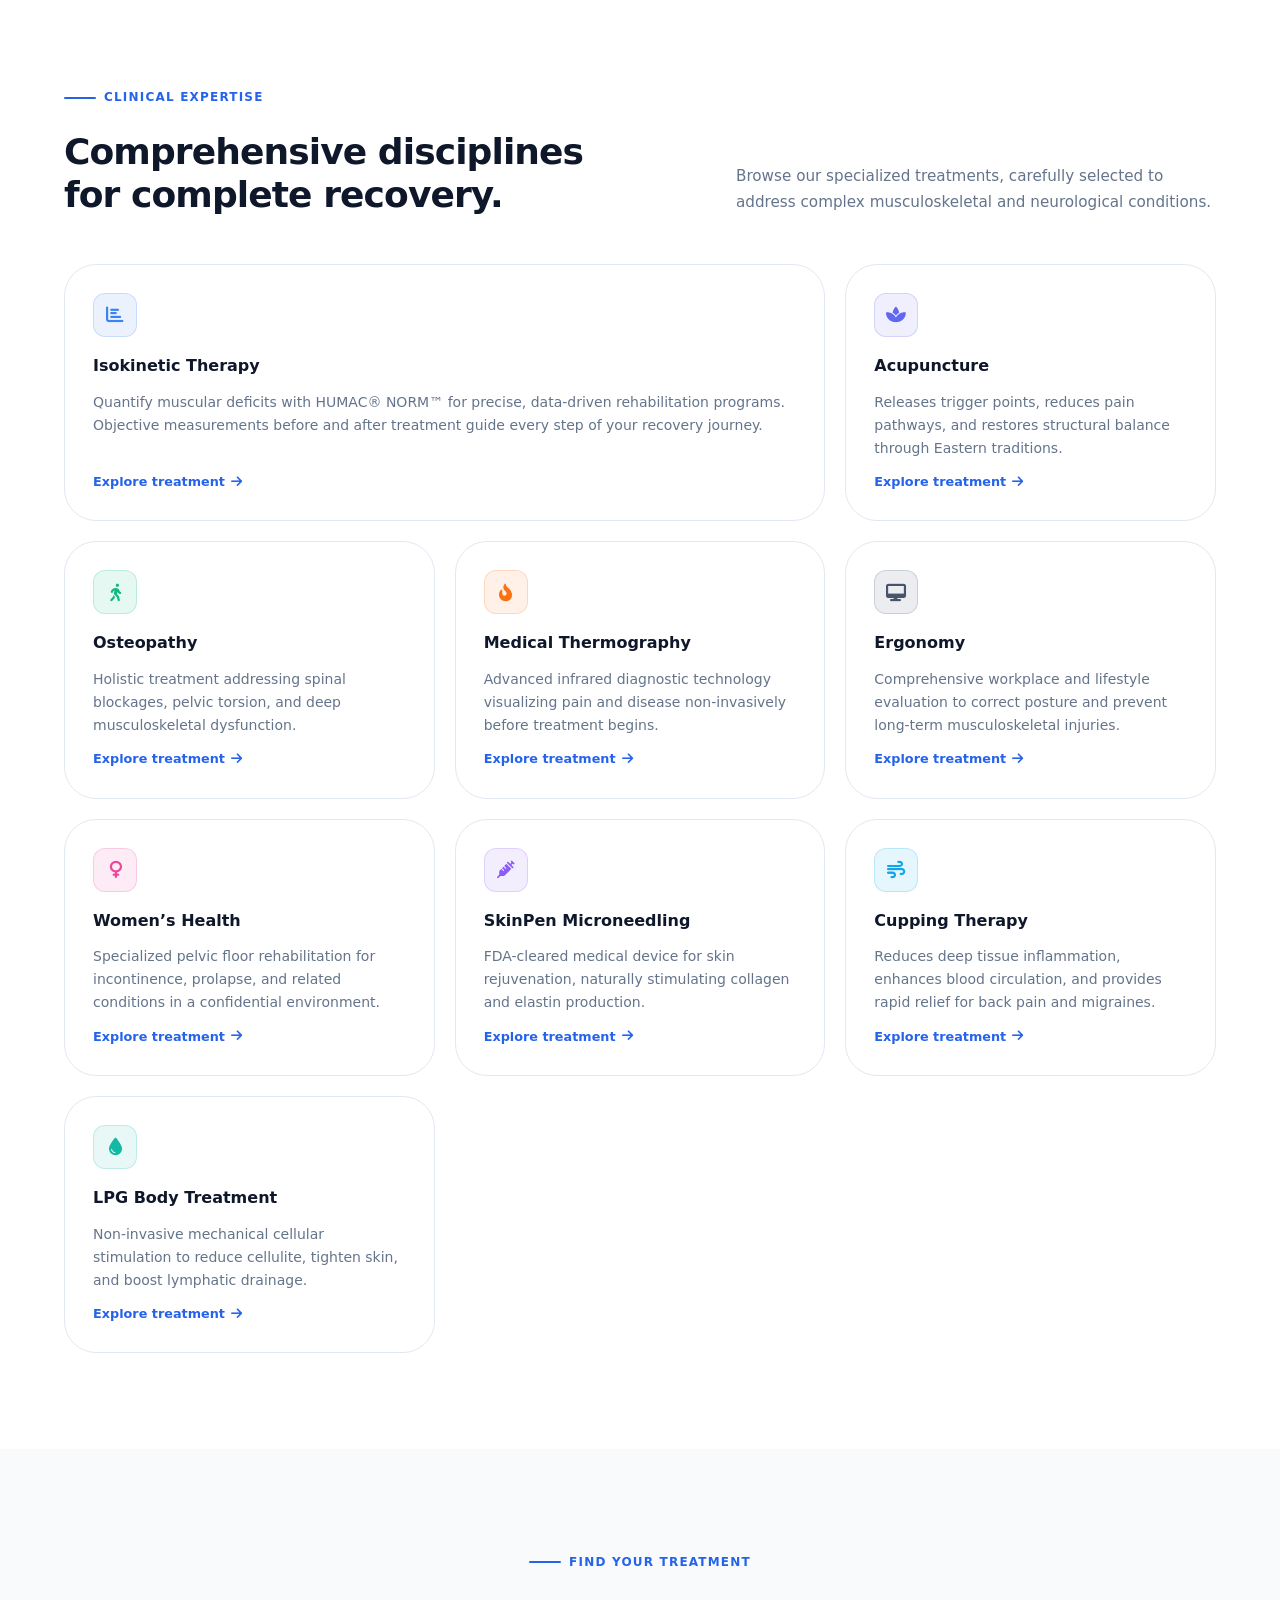
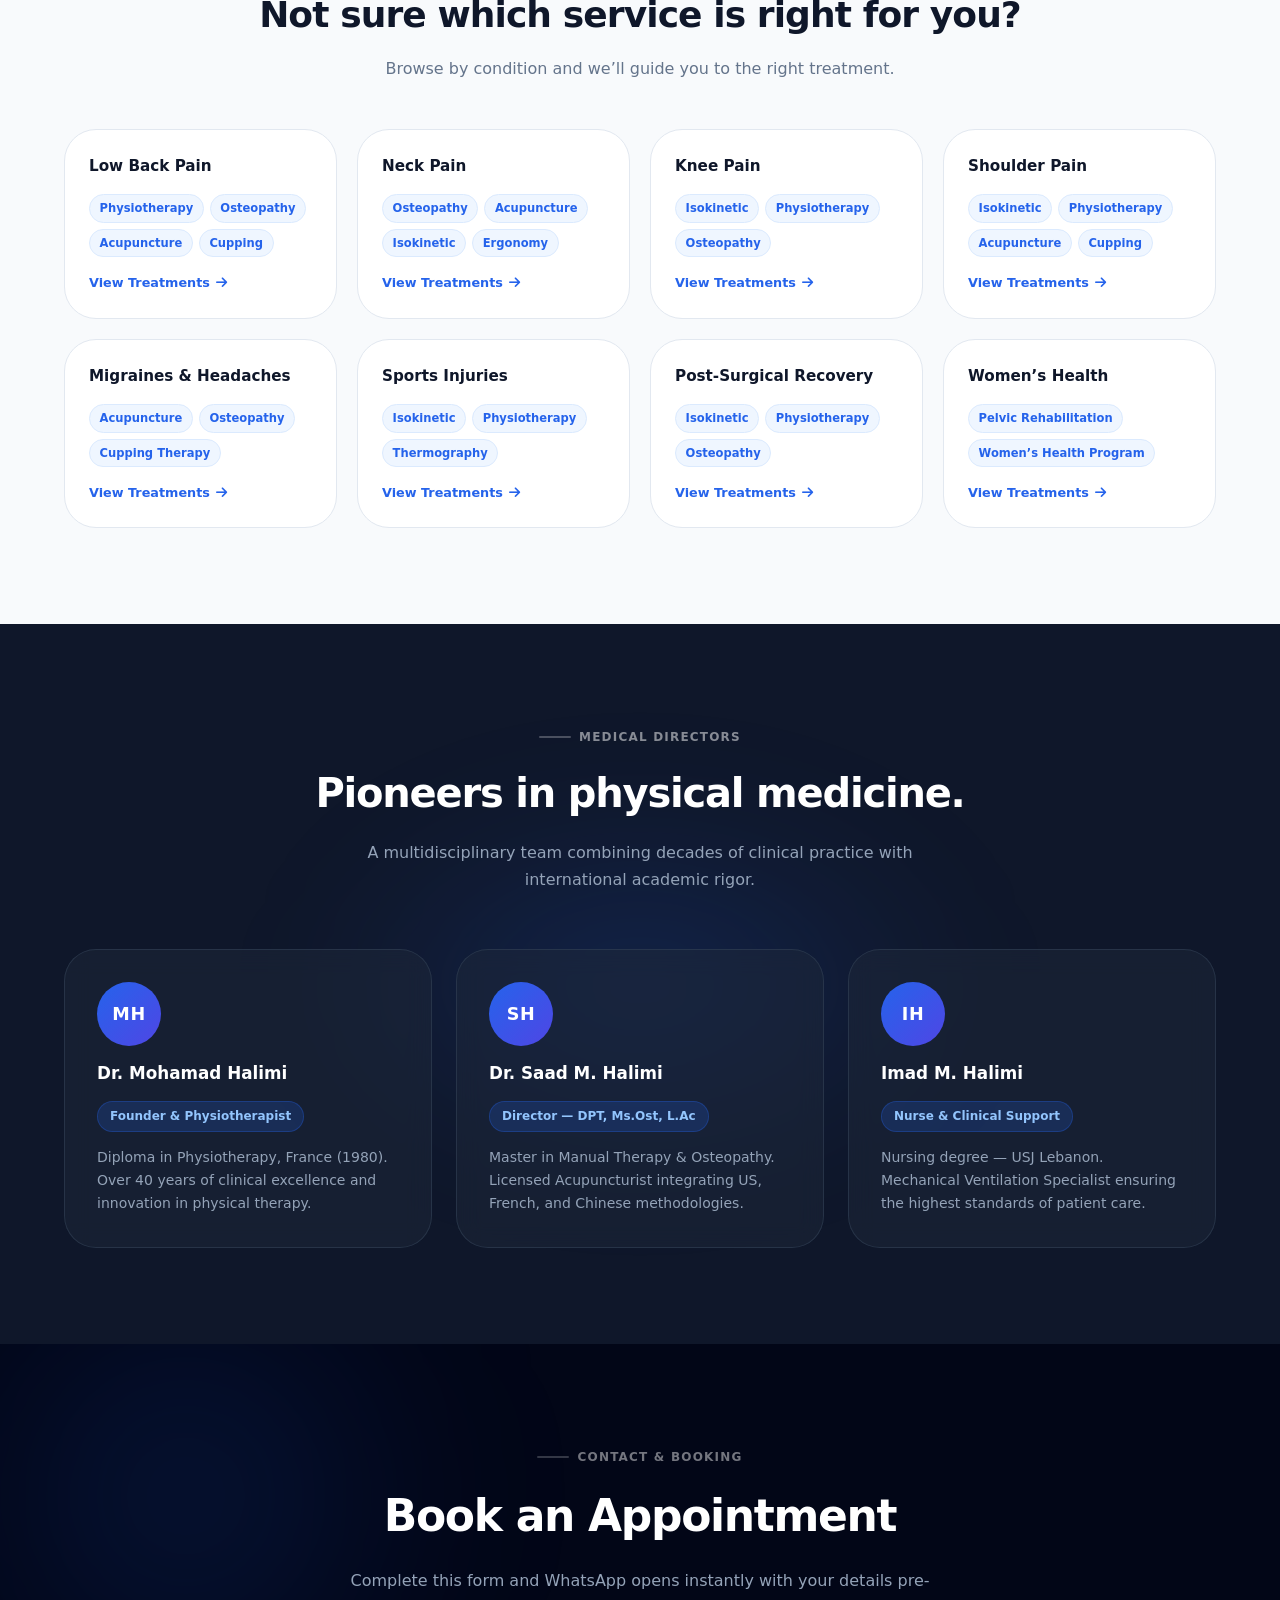
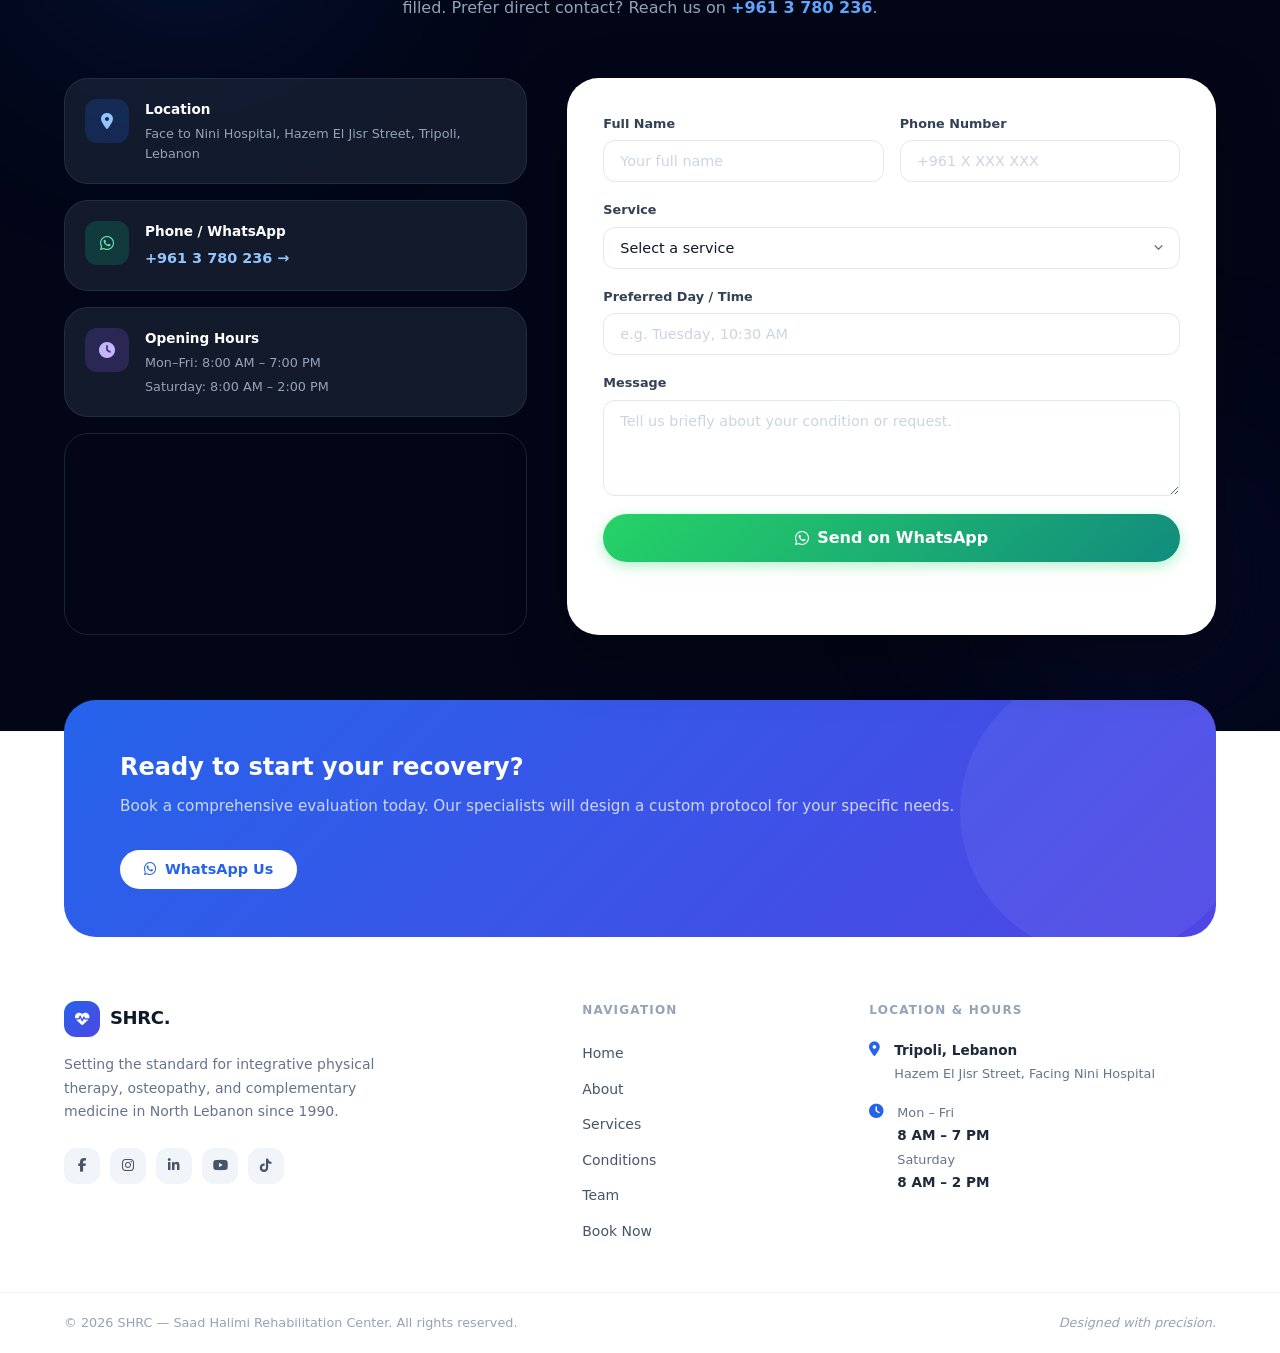
==== commit 95845c55: "Commit Changes" ====
--- a/index.html
+++ b/index.html
@@ -1,880 +1,612 @@
-<!doctype html>
+﻿<!doctype html>
 <html lang="en">
   <head>
     <meta charset="UTF-8" />
     <meta name="viewport" content="width=device-width, initial-scale=1.0" />
-    <meta
-      name="description"
-      content="SHRC - Saad Halimi Rehabilitation Center. Comprehensive rehabilitation care combining modern physiotherapy with evidence-based complementary medicine since 1990."
-    />
-    <meta
-      name="keywords"
-      content="rehabilitation, physiotherapy, osteopathy, acupuncture, isokinetic therapy, thermography, health clinic, Tripoli Lebanon"
-    />
+    <meta name="description" content="SHRC - Saad Halimi Rehabilitation Center. Comprehensive rehabilitation care combining modern physiotherapy with evidence-based complementary medicine since 1990." />
+    <meta name="keywords" content="rehabilitation, physiotherapy, osteopathy, acupuncture, isokinetic therapy, thermography, health clinic, Tripoli Lebanon" />
     <meta property="og:title" content="SHRC - Saad Halimi Rehabilitation Center" />
-    <meta
-      property="og:description"
-      content="Personalized Care. Complete Recovery. Comprehensive rehabilitation center in Tripoli, Lebanon."
-    />
+    <meta property="og:description" content="Personalized Care. Complete Recovery. Comprehensive rehabilitation center in Tripoli, Lebanon." />
     <meta property="og:type" content="website" />
-    <title>SHRC - Saad Halimi Rehabilitation Center | Rehabilitation Care in Tripoli</title>
+    <title>SHRC &mdash; Saad Halimi Rehabilitation Center | Tripoli, Lebanon</title>
     <link rel="stylesheet" href="/styles.css" />
-    <link
-      rel="stylesheet"
-      href="https://cdnjs.cloudflare.com/ajax/libs/font-awesome/6.4.0/css/all.min.css"
-    />
+    <link rel="stylesheet" href="https://cdnjs.cloudflare.com/ajax/libs/font-awesome/6.4.0/css/all.min.css" />
   </head>
   <body>
-    <!-- Navigation -->
-    <nav class="navbar" id="navbar">
-      <div class="container nav-container">
-        <div class="logo">
-          <a href="#home" class="logo-link">
-            <h2>SHRC</h2>
-            <span class="logo-subtitle">Rehabilitation Center</span>
+
+    <!-- NAVBAR -->
+    <div class="navbar-wrap" id="navbarWrap">
+      <nav class="navbar" id="navbar">
+        <div class="nav-inner">
+          <a href="#home" class="nav-logo">
+            <div class="nav-logo-icon"><i class="fas fa-heartbeat"></i></div>
+            <span class="nav-logo-name">SHRC<span class="nav-logo-dot">.</span></span>
           </a>
-        </div>
-        <ul class="nav-menu" id="navMenu">
-          <li><a href="#home">Home</a></li>
-          <li><a href="#about">About</a></li>
-          <li><a href="#services">Services</a></li>
-          <li><a href="#conditions">Conditions</a></li>
-          <li><a href="#team">Team</a></li>
-          <li><a href="#products">Shop</a></li>
-          <li><a href="#contact">Book Now</a></li>
-        </ul>
-        <div class="hamburger" id="hamburger">
-          <span></span>
-          <span></span>
-          <span></span>
-        </div>
-      </div>
-    </nav>
-
-    <!-- Hero Section -->
+          <div class="nav-pill">
+            <a href="#about"      class="nav-link">About</a>
+            <a href="#services"   class="nav-link">Services</a>
+            <a href="#conditions" class="nav-link">Conditions</a>
+            <a href="#team"       class="nav-link">Team</a>
+          </div>
+          <a href="#contact" class="btn btn-dark nav-cta">
+            Book Visit <i class="fas fa-arrow-up-right-from-square"></i>
+          </a>
+          <button class="hamburger" id="hamburger" aria-label="Toggle navigation" aria-expanded="false">
+            <span></span><span></span>
+          </button>
+        </div>
+        <div class="mobile-menu" id="mobileMenu" aria-hidden="true">
+          <a href="#about"      class="mobile-link">About</a>
+          <a href="#services"   class="mobile-link">Services</a>
+          <a href="#conditions" class="mobile-link">Conditions</a>
+          <a href="#team"       class="mobile-link">Team</a>
+          <a href="#contact"    class="mobile-link mobile-link--cta">Book Visit</a>
+        </div>
+      </nav>
+    </div>
+
+    <!-- HERO -->
     <header class="hero" id="home">
-      <div class="container">
-        <div class="hero-content">
-          <h1 class="hero-title">Personalized Care.<br>Complete Recovery.</h1>
-          <p class="hero-subtitle">
-            At SHRC, we design treatment programs around your personal goals — combining
-            modern physiotherapy, osteopathy, and acupuncture to help you return to the life you love.
+      <div class="hero-blob hero-blob--1" aria-hidden="true"></div>
+      <div class="hero-blob hero-blob--2" aria-hidden="true"></div>
+      <div class="container hero-container">
+        <div class="hero-text reveal">
+          <div class="hero-badge">
+            <span class="hero-badge-dot"></span>
+            Accepting New Patients &middot; Tripoli, Lebanon
+          </div>
+          <h1 class="hero-title">
+            Precision care.<br>
+            <span class="gradient-text">Optimal recovery.</span>
+          </h1>
+          <p class="hero-desc">
+            Integrative physical therapy and osteopathy tailored to your anatomy. We combine
+            modern diagnostics with evidence-based treatments to restore your mobility and
+            relieve pain permanently.
           </p>
           <div class="hero-actions">
-            <a class="cta" href="#contact">Book an Appointment</a>
-            <a class="cta cta-secondary" href="#services">Our Services</a>
+            <a href="#contact" class="btn btn-primary">
+              Schedule Consultation <i class="fas fa-arrow-right"></i>
+            </a>
+            <a href="#about" class="btn btn-outline-neutral">
+              Discover Our Method
+            </a>
+          </div>
+        </div>
+        <div class="hero-media reveal reveal--delay-2">
+          <div class="hero-card">
+            <img src="https://images.unsplash.com/photo-1583324113626-70df0f4deaab?auto=format&fit=crop&w=1200&q=80"
+              alt="Physical therapy session at SHRC" class="hero-card-img" />
+            <div class="hero-card-overlay" aria-hidden="true"></div>
+            <div class="hero-card-footer">
+              <div class="hero-card-footer-icon"><i class="fas fa-chart-line"></i></div>
+              <div class="hero-card-footer-text">
+                <strong>Advanced Diagnostics</strong>
+                <span>HUMAC&reg; NORM&trade; Isokinetic Technology</span>
+              </div>
+            </div>
           </div>
         </div>
       </div>
     </header>
 
     <main>
-      <!-- About Section -->
+
+      <!-- ABOUT -->
       <section class="section about" id="about">
+        <div class="container about-container">
+          <div class="about-images reveal reveal--from-left">
+            <div class="about-img-main">
+              <img src="https://images.unsplash.com/photo-1576091160550-2173ff9e5ee5?auto=format&fit=crop&w=1000&q=80"
+                alt="SHRC clinic environment" loading="lazy" />
+            </div>
+            <div class="about-img-secondary">
+              <img src="https://images.unsplash.com/photo-1629909613654-28e377c37b09?auto=format&fit=crop&w=800&q=80"
+                alt="Therapy session" loading="lazy" />
+            </div>
+            <div class="about-years-badge">
+              <span class="about-years-num">30+</span>
+              <span class="about-years-lbl">Years of<br>Legacy</span>
+            </div>
+          </div>
+          <div class="about-content reveal reveal--from-right">
+            <span class="section-label">About SHRC</span>
+            <h2 class="about-title">A legacy of healing.<br>A future of innovation.</h2>
+            <p>Founded in 1990 by Dr. Mohamad Halimi, the Saad Halimi Rehabilitation Center has
+            defined the standard of care for patients across Tripoli and North Lebanon for over
+            three decades.</p>
+            <p>We don&rsquo;t just treat symptoms &mdash; we investigate biomechanical root causes. By
+            integrating Western evidence-based technology with highly effective Eastern therapeutic
+            traditions, we create individualized recovery programs that last.</p>
+            <div class="about-features">
+              <div class="about-feature">
+                <i class="fas fa-circle-check"></i>
+                <div><strong>Holistic Approach</strong><span>Treating the whole system</span></div>
+              </div>
+              <div class="about-feature">
+                <i class="fas fa-circle-check"></i>
+                <div><strong>Global Standards</strong><span>Harvard &amp; CSMi partnerships</span></div>
+              </div>
+              <div class="about-feature">
+                <i class="fas fa-circle-check"></i>
+                <div><strong>Advanced Technology</strong><span>Isokinetic &amp; Thermography</span></div>
+              </div>
+              <div class="about-feature">
+                <i class="fas fa-circle-check"></i>
+                <div><strong>Expert Team</strong><span>Internationally certified</span></div>
+              </div>
+            </div>
+          </div>
+        </div>
+      </section>
+
+      <!-- SERVICES -->
+      <section class="section services-section" id="services">
         <div class="container">
-          <h2>A Legacy of Rehabilitation in Lebanon</h2>
-          <div class="grid two-col">
-            <div class="about-content">
-              <p class="intro-text">
-                Founded in 1990 by Dr. Mohamad Halimi, the Saad Halimi Rehabilitation Center has
-                served patients across Tripoli and North Lebanon for over three decades.
-              </p>
-              <p>
-                Our purpose is to help you continue participating in your daily activities and
-                life roles. We design treatment programs based on both the findings of our
-                evaluation and your personal goals — because movement and function matter to every
-                aspect of your life.
-              </p>
-              <p>
-                We provide therapeutic treatment wherever movement and function are threatened
-                by aging, injury, disease, or environmental factors, with one goal: improving
-                your quality of life.
-              </p>
-            </div>
-            <div class="about-features">
-              <div class="feature-item">
-                <i class="fas fa-medal"></i>
-                <h3>HUMAC® NORM™ Isokinetic Technology</h3>
-                <p>The gold standard in isokinetic testing and rehabilitation — quantifying
-                progress with precision before and after every treatment course.</p>
-              </div>
-              <div class="feature-item">
-                <i class="fas fa-globe"></i>
-                <h3>International Partnerships</h3>
-                <p>Collaboration with Harvard Vanguard, CSMi at Massachusetts General Hospital, and
-                Tianjin TCM University.</p>
-              </div>
-              <div class="feature-item">
-                <i class="fas fa-leaf"></i>
-                <h3>Integrative Approach</h3>
-                <p>SHRC is fully equipped with state-of-the-art rehabilitation technology, combining
-                Western evidence-based medicine with effective Eastern therapeutic traditions.</p>
-              </div>
-            </div>
+          <div class="services-header reveal">
+            <div>
+              <span class="section-label">Clinical Expertise</span>
+              <h2 class="services-title">Comprehensive disciplines<br>for complete recovery.</h2>
+            </div>
+            <p class="services-subtitle">Browse our specialized treatments, carefully selected to address
+            complex musculoskeletal and neurological conditions.</p>
+          </div>
+          <div class="services-grid">
+
+            <div class="service-card service-card--large reveal" data-color="blue">
+              <div class="service-glow" aria-hidden="true"></div>
+              <div class="service-icon-wrap"><i class="fas fa-chart-bar"></i></div>
+              <h3>Isokinetic Therapy</h3>
+              <p>Quantify muscular deficits with HUMAC&reg; NORM&trade; for precise, data-driven
+              rehabilitation programs. Objective measurements before and after treatment guide
+              every step of your recovery journey.</p>
+              <a href="#contact" class="service-link">Explore treatment <i class="fas fa-arrow-right"></i></a>
+            </div>
+
+            <div class="service-card reveal reveal--delay-1" data-color="indigo">
+              <div class="service-glow" aria-hidden="true"></div>
+              <div class="service-icon-wrap"><i class="fas fa-spa"></i></div>
+              <h3>Acupuncture</h3>
+              <p>Releases trigger points, reduces pain pathways, and restores structural balance
+              through Eastern traditions.</p>
+              <a href="#contact" class="service-link">Explore treatment <i class="fas fa-arrow-right"></i></a>
+            </div>
+
+            <div class="service-card reveal reveal--delay-2" data-color="emerald">
+              <div class="service-glow" aria-hidden="true"></div>
+              <div class="service-icon-wrap"><i class="fas fa-person-walking"></i></div>
+              <h3>Osteopathy</h3>
+              <p>Holistic treatment addressing spinal blockages, pelvic torsion, and deep
+              musculoskeletal dysfunction.</p>
+              <a href="#contact" class="service-link">Explore treatment <i class="fas fa-arrow-right"></i></a>
+            </div>
+
+            <div class="service-card reveal" data-color="orange">
+              <div class="service-glow" aria-hidden="true"></div>
+              <div class="service-icon-wrap"><i class="fas fa-fire-flame-curved"></i></div>
+              <h3>Medical Thermography</h3>
+              <p>Advanced infrared diagnostic technology visualizing pain and disease
+              non-invasively before treatment begins.</p>
+              <a href="#contact" class="service-link">Explore treatment <i class="fas fa-arrow-right"></i></a>
+            </div>
+
+            <div class="service-card reveal reveal--delay-1" data-color="slate">
+              <div class="service-glow" aria-hidden="true"></div>
+              <div class="service-icon-wrap"><i class="fas fa-desktop"></i></div>
+              <h3>Ergonomy</h3>
+              <p>Comprehensive workplace and lifestyle evaluation to correct posture and
+              prevent long-term musculoskeletal injuries.</p>
+              <a href="#contact" class="service-link">Explore treatment <i class="fas fa-arrow-right"></i></a>
+            </div>
+
+            <div class="service-card reveal reveal--delay-2" data-color="pink">
+              <div class="service-glow" aria-hidden="true"></div>
+              <div class="service-icon-wrap"><i class="fas fa-venus"></i></div>
+              <h3>Women&rsquo;s Health</h3>
+              <p>Specialized pelvic floor rehabilitation for incontinence, prolapse, and related
+              conditions in a confidential environment.</p>
+              <a href="#contact" class="service-link">Explore treatment <i class="fas fa-arrow-right"></i></a>
+            </div>
+
+            <div class="service-card reveal" data-color="violet">
+              <div class="service-glow" aria-hidden="true"></div>
+              <div class="service-icon-wrap"><i class="fas fa-syringe"></i></div>
+              <h3>SkinPen Microneedling</h3>
+              <p>FDA-cleared medical device for skin rejuvenation, naturally stimulating
+              collagen and elastin production.</p>
+              <a href="#contact" class="service-link">Explore treatment <i class="fas fa-arrow-right"></i></a>
+            </div>
+
+            <div class="service-card reveal reveal--delay-1" data-color="sky">
+              <div class="service-glow" aria-hidden="true"></div>
+              <div class="service-icon-wrap"><i class="fas fa-wind"></i></div>
+              <h3>Cupping Therapy</h3>
+              <p>Reduces deep tissue inflammation, enhances blood circulation, and provides
+              rapid relief for back pain and migraines.</p>
+              <a href="#contact" class="service-link">Explore treatment <i class="fas fa-arrow-right"></i></a>
+            </div>
+
+            <div class="service-card reveal reveal--delay-2" data-color="teal">
+              <div class="service-glow" aria-hidden="true"></div>
+              <div class="service-icon-wrap"><i class="fas fa-droplet"></i></div>
+              <h3>LPG Body Treatment</h3>
+              <p>Non-invasive mechanical cellular stimulation to reduce cellulite, tighten
+              skin, and boost lymphatic drainage.</p>
+              <a href="#contact" class="service-link">Explore treatment <i class="fas fa-arrow-right"></i></a>
+            </div>
+
           </div>
         </div>
       </section>
 
-      <!-- Services Section -->
-      <section class="section services" id="services">
+      <!-- CONDITIONS -->
+      <section class="section conditions-section" id="conditions">
         <div class="container">
-          <h2>Our Specialized Services</h2>
-          <p class="section-intro">Click any service to learn more about our treatment approach and technology</p>
-          <div class="services-grid">
-            <div class="service-card">
-              <div class="service-number">01</div>
-              <h3>Isokinetic Therapy</h3>
-              <p>Using the HUMAC® NORM™ system, we quantify muscular deficits before and after
-              treatment — designing precise rehabilitation programs and objectively measuring
-              your recovery.</p>
-              <a href="#" class="learn-more">+ Learn More</a>
-            </div>
-            <div class="service-card">
-              <div class="service-number">02</div>
-              <h3>Acupuncture</h3>
-              <p>Drawing from Chinese and Japanese traditions, our acupuncture releases active
-              and latent trigger points, reduces pain pathways, and restores structural balance
-              in the body.</p>
-              <a href="#" class="learn-more">+ Learn More</a>
-            </div>
-            <div class="service-card">
-              <div class="service-number">03</div>
-              <h3>Osteopathy</h3>
-              <p>Treating the body holistically — addressing spinal blockages, pelvic torsion,
-              and musculoskeletal dysfunction to relieve back pain, headaches, digestive issues,
-              and dizziness.</p>
-              <a href="#" class="learn-more">+ Learn More</a>
-            </div>
-            <div class="service-card">
-              <div class="service-number">04</div>
-              <h3>Medical Thermography</h3>
-              <p>Infrared imaging that visualizes pain and disease quickly and non-invasively. A
-              powerful diagnostic tool that identifies the root cause of your symptoms before
-              treatment begins.</p>
-              <a href="#" class="learn-more">+ Learn More</a>
-            </div>
-            <div class="service-card">
-              <div class="service-number">05</div>
-              <h3>Ergonomy</h3>
-              <p>We evaluate your workplace, sleep habits, and daily activities to identify risk
-              factors and recommend ergonomic solutions — preventing musculoskeletal problems
-              before they develop.</p>
-              <a href="#" class="learn-more">+ Learn More</a>
-            </div>
-            <div class="service-card">
-              <div class="service-number">06</div>
-              <h3>Women's Health</h3>
-              <p>Specialized pelvic rehabilitation for urinary incontinence, uterine prolapse,
-              dyspareunia, vaginismus, and menstruation-related back pain — in a confidential,
-              caring environment.</p>
-              <a href="#" class="learn-more">+ Learn More</a>
-            </div>
-            <div class="service-card">
-              <div class="service-number">07</div>
-              <h3>SkinPen Microneedling</h3>
-              <p>The first FDA-cleared microneedling device. Clinically proven to improve acne
-              scars and wrinkles with minimal downtime and results lasting up to six months.</p>
-              <a href="#" class="learn-more">+ Learn More</a>
-            </div>
-            <div class="service-card">
-              <div class="service-number">08</div>
-              <h3>Cupping Therapy</h3>
-              <p>Reduces inflammation and muscle tension, enhances blood circulation, stimulates
-              the immune system, and provides effective relief for back pain and migraines.</p>
-              <a href="#" class="learn-more">+ Learn More</a>
-            </div>
-            <div class="service-card">
-              <div class="service-number">09</div>
-              <h3>LPG Body Treatment</h3>
-              <p>Reduces cellulite, tightens skin, boosts circulation and lymphatic drainage,
-              sculpts the body and leaves skin visibly smoother, firmer, and more toned.</p>
-              <a href="#" class="learn-more">+ Learn More</a>
-            </div>
+          <div class="conditions-header reveal">
+            <span class="section-label">Find Your Treatment</span>
+            <h2>Not sure which service is right for you?</h2>
+            <p class="conditions-subtitle">Browse by condition and we&rsquo;ll guide you to the right treatment.</p>
+          </div>
+          <div class="conditions-grid">
+
+            <div class="condition-card reveal">
+              <h3>Low Back Pain</h3>
+              <div class="condition-tags">
+                <span class="condition-tag">Physiotherapy</span>
+                <span class="condition-tag">Osteopathy</span>
+                <span class="condition-tag">Acupuncture</span>
+                <span class="condition-tag">Cupping</span>
+              </div>
+              <a href="#contact" class="condition-link">View Treatments <i class="fas fa-arrow-right"></i></a>
+            </div>
+
+            <div class="condition-card reveal reveal--delay-1">
+              <h3>Neck Pain</h3>
+              <div class="condition-tags">
+                <span class="condition-tag">Osteopathy</span>
+                <span class="condition-tag">Acupuncture</span>
+                <span class="condition-tag">Isokinetic</span>
+                <span class="condition-tag">Ergonomy</span>
+              </div>
+              <a href="#contact" class="condition-link">View Treatments <i class="fas fa-arrow-right"></i></a>
+            </div>
+
+            <div class="condition-card reveal reveal--delay-2">
+              <h3>Knee Pain</h3>
+              <div class="condition-tags">
+                <span class="condition-tag">Isokinetic</span>
+                <span class="condition-tag">Physiotherapy</span>
+                <span class="condition-tag">Osteopathy</span>
+              </div>
+              <a href="#contact" class="condition-link">View Treatments <i class="fas fa-arrow-right"></i></a>
+            </div>
+
+            <div class="condition-card reveal reveal--delay-3">
+              <h3>Shoulder Pain</h3>
+              <div class="condition-tags">
+                <span class="condition-tag">Isokinetic</span>
+                <span class="condition-tag">Physiotherapy</span>
+                <span class="condition-tag">Acupuncture</span>
+                <span class="condition-tag">Cupping</span>
+              </div>
+              <a href="#contact" class="condition-link">View Treatments <i class="fas fa-arrow-right"></i></a>
+            </div>
+
+            <div class="condition-card reveal">
+              <h3>Migraines &amp; Headaches</h3>
+              <div class="condition-tags">
+                <span class="condition-tag">Acupuncture</span>
+                <span class="condition-tag">Osteopathy</span>
+                <span class="condition-tag">Cupping Therapy</span>
+              </div>
+              <a href="#contact" class="condition-link">View Treatments <i class="fas fa-arrow-right"></i></a>
+            </div>
+
+            <div class="condition-card reveal reveal--delay-1">
+              <h3>Sports Injuries</h3>
+              <div class="condition-tags">
+                <span class="condition-tag">Isokinetic</span>
+                <span class="condition-tag">Physiotherapy</span>
+                <span class="condition-tag">Thermography</span>
+              </div>
+              <a href="#contact" class="condition-link">View Treatments <i class="fas fa-arrow-right"></i></a>
+            </div>
+
+            <div class="condition-card reveal reveal--delay-2">
+              <h3>Post-Surgical Recovery</h3>
+              <div class="condition-tags">
+                <span class="condition-tag">Isokinetic</span>
+                <span class="condition-tag">Physiotherapy</span>
+                <span class="condition-tag">Osteopathy</span>
+              </div>
+              <a href="#contact" class="condition-link">View Treatments <i class="fas fa-arrow-right"></i></a>
+            </div>
+
+            <div class="condition-card reveal reveal--delay-3">
+              <h3>Women&rsquo;s Health</h3>
+              <div class="condition-tags">
+                <span class="condition-tag">Pelvic Rehabilitation</span>
+                <span class="condition-tag">Women&rsquo;s Health Program</span>
+              </div>
+              <a href="#contact" class="condition-link">View Treatments <i class="fas fa-arrow-right"></i></a>
+            </div>
+
           </div>
         </div>
       </section>
 
-      <!-- Conditions Section -->
-      <section class="section conditions" id="conditions">
+      <!-- TEAM (dark) -->
+      <section class="section team-section" id="team">
+        <div class="team-bg-blob" aria-hidden="true"></div>
         <div class="container">
-          <h2>Find Care for Your Condition</h2>
-          <p class="section-intro">Not sure which service is right for you? Browse by condition and we'll guide you to the right treatment.</p>
-          <div class="conditions-grid">
-            <div class="condition-card">
-              <h3>Low Back Pain</h3>
-              <div class="treatments">
-                <span class="treatment-tag">Physiotherapy</span>
-                <span class="treatment-tag">Osteopathy</span>
-                <span class="treatment-tag">Acupuncture</span>
-                <span class="treatment-tag">Cupping</span>
-              </div>
-              <a href="#contact" class="view-link">View Treatments →</a>
-            </div>
-            <div class="condition-card">
-              <h3>Neck Pain</h3>
-              <div class="treatments">
-                <span class="treatment-tag">Osteopathy</span>
-                <span class="treatment-tag">Acupuncture</span>
-                <span class="treatment-tag">Isokinetic</span>
-                <span class="treatment-tag">Ergonomy</span>
-              </div>
-              <a href="#contact" class="view-link">View Treatments →</a>
-            </div>
-            <div class="condition-card">
-              <h3>Knee Pain</h3>
-              <div class="treatments">
-                <span class="treatment-tag">Isokinetic</span>
-                <span class="treatment-tag">Physiotherapy</span>
-                <span class="treatment-tag">Osteopathy</span>
-              </div>
-              <a href="#contact" class="view-link">View Treatments →</a>
-            </div>
-            <div class="condition-card">
-              <h3>Shoulder Pain</h3>
-              <div class="treatments">
-                <span class="treatment-tag">Isokinetic</span>
-                <span class="treatment-tag">Physiotherapy</span>
-                <span class="treatment-tag">Acupuncture</span>
-                <span class="treatment-tag">Cupping</span>
-              </div>
-              <a href="#contact" class="view-link">View Treatments →</a>
-            </div>
-            <div class="condition-card">
-              <h3>Migraines & Headaches</h3>
-              <div class="treatments">
-                <span class="treatment-tag">Acupuncture</span>
-                <span class="treatment-tag">Osteopathy</span>
-                <span class="treatment-tag">Cupping Therapy</span>
-              </div>
-              <a href="#contact" class="view-link">View Treatments →</a>
-            </div>
-            <div class="condition-card">
-              <h3>Sports Injuries</h3>
-              <div class="treatments">
-                <span class="treatment-tag">Isokinetic</span>
-                <span class="treatment-tag">Physiotherapy</span>
-                <span class="treatment-tag">Thermography</span>
-              </div>
-              <a href="#contact" class="view-link">View Treatments →</a>
-            </div>
-            <div class="condition-card">
-              <h3>Post-Surgical Recovery</h3>
-              <div class="treatments">
-                <span class="treatment-tag">Isokinetic</span>
-                <span class="treatment-tag">Physiotherapy</span>
-                <span class="treatment-tag">Osteopathy</span>
-              </div>
-              <a href="#contact" class="view-link">View Treatments →</a>
-            </div>
-            <div class="condition-card">
-              <h3>Women's Health</h3>
-              <div class="treatments">
-                <span class="treatment-tag">Pelvic Rehabilitation</span>
-                <span class="treatment-tag">Women's Health Program</span>
-              </div>
-              <a href="#contact" class="view-link">View Treatments →</a>
-            </div>
-          </div>
-        </div>
-      </section>
-
-      <!-- Team Section -->
-      <section class="section team" id="team">
-        <div class="container">
-          <h2>Meet the Team</h2>
-          <p class="section-intro">Our specialists combine expertise, education, and decades of clinical experience</p>
+          <div class="team-header reveal">
+            <span class="section-label section-label--light">Medical Directors</span>
+            <h2 class="team-title">Pioneers in physical medicine.</h2>
+            <p class="team-subtitle">A multidisciplinary team combining decades of clinical practice
+            with international academic rigor.</p>
+          </div>
           <div class="team-grid">
-            <div class="team-card">
+
+            <div class="team-card reveal">
+              <div class="team-avatar">MH</div>
+              <h3>Dr. Mohamad Halimi</h3>
+              <span class="team-role-badge">Founder &amp; Physiotherapist</span>
+              <p>Diploma in Physiotherapy, France (1980). Over 40 years of clinical excellence
+              and innovation in physical therapy.</p>
+            </div>
+
+            <div class="team-card reveal reveal--delay-1">
               <div class="team-avatar">SH</div>
               <h3>Dr. Saad M. Halimi</h3>
-              <p class="team-role">Director</p>
-              <p class="team-credentials">DPT · Master in Manual Therapy & Osteopathy · Licensed Acupuncturist</p>
-              <div class="team-education">
-                <p><strong>Education:</strong></p>
-                <ul>
-                  <li>Bachelor in Physical Therapy, 2005</li>
-                  <li>Master in Manual Therapy & Osteopathy, 2008</li>
-                  <li>Licensed Acupuncturist — USJ Lebanon</li>
-                  <li>Tianjin TCM University, China</li>
-                  <li>Harvard University, USA</li>
-                </ul>
-              </div>
-            </div>
-            <div class="team-card">
-              <div class="team-avatar">MH</div>
-              <h3>Dr. Mohamad Halimi</h3>
-              <p class="team-role">Founder & Physiotherapist</p>
-              <p class="team-credentials">Diploma in Physiotherapy · Isokinetic Specialist</p>
-              <div class="team-education">
-                <p><strong>Education:</strong></p>
-                <ul>
-                  <li>Diploma in Physiotherapy — Nantes, France, 1980</li>
-                  <li>Isokinetic specialist since 1987, France</li>
-                  <li>Over 40 years of clinical expertise</li>
-                </ul>
-              </div>
-            </div>
-            <div class="team-card">
+              <span class="team-role-badge">Director &mdash; DPT, Ms.Ost, L.Ac</span>
+              <p>Master in Manual Therapy &amp; Osteopathy. Licensed Acupuncturist integrating
+              US, French, and Chinese methodologies.</p>
+            </div>
+
+            <div class="team-card reveal reveal--delay-2">
               <div class="team-avatar">IH</div>
               <h3>Imad M. Halimi</h3>
-              <p class="team-role">Nurse & Clinical Support</p>
-              <p class="team-credentials">Nursing Professional</p>
-              <div class="team-education">
-                <p><strong>Education:</strong></p>
-                <ul>
-                  <li>Nursing degree — USJ Lebanon</li>
-                  <li>Mechanical Ventilation Specialist</li>
-                  <li>UPEC, France</li>
-                </ul>
-              </div>
-            </div>
+              <span class="team-role-badge">Nurse &amp; Clinical Support</span>
+              <p>Nursing degree &mdash; USJ Lebanon. Mechanical Ventilation Specialist ensuring
+              the highest standards of patient care.</p>
+            </div>
+
           </div>
         </div>
       </section>
 
-      <!-- Products Section -->
-      <section class="section products" id="products">
+      <!-- CONTACT — CONSOLIDATED -->
+      <section class="section contact-section" id="contact">
+        <div class="contact-blob contact-blob--1" aria-hidden="true"></div>
+        <div class="contact-blob contact-blob--2" aria-hidden="true"></div>
         <div class="container">
-          <h2>Shop</h2>
-          <p class="section-intro">Ergonomic products and rehabilitation accessories recommended by our specialists.</p>
-          <div class="products-grid">
-            <div class="product-card">
-              <div class="product-image">
-                <i class="fas fa-box"></i>
-              </div>
-              <h3>Product Name</h3>
-              <p>Short description of the product and its benefits.</p>
-              <div class="product-price">$00</div>
-              <a href="https://wa.me/9613780236?text=Hi%2C%20I%27d%20like%20to%20order%20a%20product%20from%20SHRC." target="_blank" class="cta-small">Order on WhatsApp 📦</a>
-            </div>
-            <div class="product-card coming-soon">
-              <div class="product-image">
-                <i class="fas fa-box"></i>
-              </div>
-              <p>More products coming soon</p>
-              <div class="coming-soon-badge">📦</div>
-            </div>
-            <div class="product-card coming-soon">
-              <div class="product-image">
-                <i class="fas fa-box"></i>
-              </div>
-              <p>More products coming soon</p>
-              <div class="coming-soon-badge">📦</div>
-            </div>
+          <div class="contact-header reveal">
+            <span class="section-label section-label--light">Contact &amp; Booking</span>
+            <h2 class="contact-title">Book an Appointment</h2>
+            <p class="contact-subtitle">Complete this form and WhatsApp opens instantly with your
+            details pre-filled. Prefer direct contact? Reach us on
+            <a href="https://wa.me/9613780236" class="contact-phone-link">+961 3 780 236</a>.</p>
+          </div>
+
+          <div class="contact-grid">
+
+            <div class="contact-info">
+
+              <div class="contact-info-card reveal">
+                <div class="contact-info-icon contact-info-icon--blue">
+                  <i class="fas fa-location-dot"></i>
+                </div>
+                <div>
+                  <strong>Location</strong>
+                  <span>Face to Nini Hospital, Hazem El Jisr Street, Tripoli, Lebanon</span>
+                </div>
+              </div>
+
+              <div class="contact-info-card reveal reveal--delay-1">
+                <div class="contact-info-icon contact-info-icon--emerald">
+                  <i class="fab fa-whatsapp"></i>
+                </div>
+                <div>
+                  <strong>Phone / WhatsApp</strong>
+                  <a href="https://wa.me/9613780236" class="contact-info-link">+961 3 780 236 &rarr;</a>
+                </div>
+              </div>
+
+              <div class="contact-info-card reveal reveal--delay-2">
+                <div class="contact-info-icon contact-info-icon--purple">
+                  <i class="fas fa-clock"></i>
+                </div>
+                <div>
+                  <strong>Opening Hours</strong>
+                  <span>Mon&ndash;Fri: 8:00 AM &ndash; 7:00 PM</span>
+                  <span>Saturday: 8:00 AM &ndash; 2:00 PM</span>
+                </div>
+              </div>
+
+              <div class="contact-map reveal reveal--delay-3">
+                <iframe title="SHRC Location Map"
+                  src="https://www.google.com/maps?q=Face+to+Nini+Hospital,+Hazem+El+Jisr+Street,+Tripoli,+Lebanon&output=embed"
+                  loading="lazy" allowfullscreen referrerpolicy="no-referrer-when-downgrade"></iframe>
+              </div>
+
+            </div>
+
+            <form class="contact-form" id="contactForm" novalidate>
+
+              <div class="form-row">
+                <label class="form-group">
+                  <span class="form-label">Full Name</span>
+                  <input type="text" name="name" required placeholder="Your full name" class="form-input" />
+                </label>
+                <label class="form-group">
+                  <span class="form-label">Phone Number</span>
+                  <input type="tel" name="phone" required placeholder="+961 X XXX XXX" class="form-input" />
+                </label>
+              </div>
+
+              <label class="form-group">
+                <span class="form-label">Service</span>
+                <select name="service" required class="form-input form-select">
+                  <option value="">Select a service</option>
+                  <option value="Isokinetic Therapy">Isokinetic Therapy</option>
+                  <option value="Acupuncture">Acupuncture</option>
+                  <option value="Osteopathy">Osteopathy</option>
+                  <option value="Medical Thermography">Medical Thermography</option>
+                  <option value="Ergonomy">Ergonomy</option>
+                  <option value="Women's Health">Women's Health</option>
+                  <option value="SkinPen Microneedling">SkinPen Microneedling</option>
+                  <option value="Cupping Therapy">Cupping Therapy</option>
+                  <option value="LPG Body Treatment">LPG Body Treatment</option>
+                </select>
+              </label>
+
+              <label class="form-group">
+                <span class="form-label">Preferred Day / Time</span>
+                <input type="text" name="preferredDateTime" required
+                  placeholder="e.g. Tuesday, 10:30 AM" class="form-input" />
+              </label>
+
+              <label class="form-group">
+                <span class="form-label">Message</span>
+                <textarea name="message" rows="4" required
+                  placeholder="Tell us briefly about your condition or request."
+                  class="form-input form-textarea"></textarea>
+              </label>
+
+              <button type="submit" class="btn btn-submit">
+                <i class="fab fa-whatsapp"></i> Send on WhatsApp
+              </button>
+
+            </form>
+
           </div>
         </div>
       </section>
 
-      <!-- Contact Section -->
-      <section class="section contact" id="contact">
-        <div class="container">
-          <h2>Book an Appointment</h2>
-          <p class="section-intro">Fill in the form below and we'll open WhatsApp for you with your details
-          pre-filled — or reach us directly by phone.</p>
-          
-          <div class="contact-wrapper">
-            <div class="contact-info-grid">
-              <div class="contact-info-item">
-                <i class="fas fa-map-marker-alt"></i>
-                <h3>Location</h3>
-                <p>Face to Nini Hospital<br>Hazem El Jisr Street<br>Tripoli, Lebanon</p>
-              </div>
-              <div class="contact-info-item">
-                <i class="fas fa-phone"></i>
-                <h3>Phone & WhatsApp</h3>
-                <p><a href="tel:+9613780236" class="contact-link">+961 3 780 236</a></p>
-              </div>
-              <div class="contact-info-item">
-                <i class="fas fa-clock"></i>
-                <h3>Opening Hours</h3>
-                <p>Monday – Friday: 8:00 AM – 7:00 PM<br>Saturday: 8:00 AM – 2:00 PM</p>
-              </div>
-            </div>
-
-            <div class="contact-form-wrapper">
-              <form class="booking-form" id="bookingForm">
-                <h3>Send us a message</h3>
-                <p class="form-hint">We'll reply on WhatsApp as soon as possible — usually within a few hours.</p>
-                
-                <div class="form-group">
-                  <input type="text" placeholder="Full Name" name="name" required>
-                </div>
-                <div class="form-group">
-                  <input type="tel" placeholder="Phone Number" name="phone" required>
-                </div>
-                <div class="form-group">
-                  <select name="service" required>
-                    <option value="">Select a Service</option>
-                    <option value="Isokinetic Therapy">Isokinetic Therapy</option>
-                    <option value="Acupuncture">Acupuncture</option>
-                    <option value="Osteopathy">Osteopathy</option>
-                    <option value="Medical Thermography">Medical Thermography</option>
-                    <option value="Ergonomy">Ergonomy</option>
-                    <option value="Women's Health">Women's Health</option>
-                    <option value="SkinPen Microneedling">SkinPen Microneedling</option>
-                    <option value="Cupping Therapy">Cupping Therapy</option>
-                    <option value="LPG Body Treatment">LPG Body Treatment</option>
-                  </select>
-                </div>
-                <div class="form-group">
-                  <input type="text" placeholder="Preferred Day / Time (e.g. Tuesday, 10:30 AM)" name="time" required>
-                </div>
-                <div class="form-group">
-                  <textarea placeholder="Tell us briefly about your condition or request." name="message" rows="4" required></textarea>
-                </div>
-                <button type="submit" class="cta">Send via WhatsApp</button>
-              </form>
-
-              <div class="contact-map">
-                <iframe title="SHRC Location" src="https://www.google.com/maps/embed?pb=!1m18!1m12!1m3!1d3259.5698461145936!2d35.83143!3d34.436079!2m3!1f0!2f0!3f0!3m2!1i1024!2i768!4f13.1!3m3!1m2!1s0x1524f1a8d3d3d3d3%3A0xd3d3d3d3d3d3d3d3!2sFace%20to%20Nini%20Hospital%2C%20Tripoli!5e0!3m2!1sen!2slb!4v1234567890" style="border:0;" allowfullscreen="" loading="lazy" referrerpolicy="no-referrer-when-downgrade"></iframe>
-              </div>
-            </div>
-          </div>
-        </div>
-      </section>
     </main>
 
-    <!-- Footer -->
+    <!-- FOOTER -->
     <footer class="footer">
+
       <div class="container">
-        <div class="footer-top">
-          <div class="footer-info">
-            <h3>SHRC</h3>
-            <p>Saad Halimi Rehabilitation Center</p>
-            <p>Comprehensive rehabilitation care in Tripoli, Lebanon — combining modern
-            physiotherapy with evidence-based complementary medicine since 1990.</p>
-          </div>
-          <div class="footer-links">
-            <h4>Services</h4>
-            <ul>
-              <li><a href="#services">Isokinetic Therapy</a></li>
-              <li><a href="#services">Acupuncture</a></li>
-              <li><a href="#services">Osteopathy</a></li>
-              <li><a href="#services">Thermography</a></li>
-            </ul>
-          </div>
-          <div class="footer-links">
-            <h4>Conditions</h4>
-            <ul>
-              <li><a href="#conditions">Low Back Pain</a></li>
-              <li><a href="#conditions">Neck Pain</a></li>
-              <li><a href="#conditions">Knee Pain</a></li>
-              <li><a href="#conditions">Migraines</a></li>
-              <li><a href="#conditions">Sports Injuries</a></li>
-            </ul>
-          </div>
-          <div class="footer-contact">
-            <h4>Contact</h4>
-            <p><a href="tel:+9613780236">+961 3 780 236</a></p>
-            <p><a href="https://wa.me/9613780236" target="_blank">WhatsApp</a></p>
-            <p><a href="#contact">Book Appointment</a></p>
-            <p><a href="https://maps.google.com/?q=Face+to+Nini+Hospital,+Hazem+El+Jisr+Street,+Tripoli,+Lebanon" target="_blank">Get Directions</a></p>
-          </div>
-        </div>
-        <div class="footer-bottom">
-          <p>&copy; 2025 SHRC — Saad Halimi Rehabilitation Center, Tripoli, Lebanon</p>
-          <div class="social-footer">
-            <a href="https://facebook.com/shrchealth" target="_blank" title="Facebook"><i class="fab fa-facebook"></i></a>
-            <a href="https://instagram.com/shrchealth" target="_blank" title="Instagram"><i class="fab fa-instagram"></i></a>
-            <a href="https://wa.me/9613780236" target="_blank" title="WhatsApp"><i class="fab fa-whatsapp"></i></a>
+        <div class="footer-cta">
+          <div class="footer-cta-blob" aria-hidden="true"></div>
+          <div class="footer-cta-content">
+            <div class="footer-cta-text">
+              <h3>Ready to start your recovery?</h3>
+              <p>Book a comprehensive evaluation today. Our specialists will design a custom
+              protocol for your specific needs.</p>
+            </div>
+            <a href="https://wa.me/9613780236" target="_blank" rel="noopener noreferrer" class="btn btn-white">
+              <i class="fab fa-whatsapp"></i> WhatsApp Us
+            </a>
           </div>
         </div>
       </div>
+
+      <div class="container footer-main">
+        <div class="footer-brand">
+          <div class="footer-logo">
+            <div class="footer-logo-icon"><i class="fas fa-heartbeat"></i></div>
+            <span>SHRC<span class="footer-logo-dot">.</span></span>
+          </div>
+          <p>Setting the standard for integrative physical therapy, osteopathy, and complementary
+          medicine in North Lebanon since 1990.</p>
+          <div class="footer-social">
+            <a href="https://www.facebook.com/SHRChealth"   target="_blank" rel="noopener noreferrer" aria-label="Facebook"><i class="fab fa-facebook-f"></i></a>
+            <a href="https://instagram.com/shrchealth"       target="_blank" rel="noopener noreferrer" aria-label="Instagram"><i class="fab fa-instagram"></i></a>
+            <a href="https://www.linkedin.com/company/shrchealth" target="_blank" rel="noopener noreferrer" aria-label="LinkedIn"><i class="fab fa-linkedin-in"></i></a>
+            <a href="https://www.youtube.com/channel/UCKnAruS1_PaR3XhLlYxvqaA" target="_blank" rel="noopener noreferrer" aria-label="YouTube"><i class="fab fa-youtube"></i></a>
+            <a href="https://www.tiktok.com/@shrchealth/"   target="_blank" rel="noopener noreferrer" aria-label="TikTok"><i class="fab fa-tiktok"></i></a>
+          </div>
+        </div>
+        <div class="footer-nav-col">
+          <h4>Navigation</h4>
+          <ul>
+            <li><a href="#home">Home</a></li>
+            <li><a href="#about">About</a></li>
+            <li><a href="#services">Services</a></li>
+            <li><a href="#conditions">Conditions</a></li>
+            <li><a href="#team">Team</a></li>
+            <li><a href="#contact">Book Now</a></li>
+          </ul>
+        </div>
+        <div class="footer-contact-col">
+          <h4>Location &amp; Hours</h4>
+          <div class="footer-contact-item">
+            <i class="fas fa-location-dot"></i>
+            <div>
+              <strong>Tripoli, Lebanon</strong>
+              <span>Hazem El Jisr Street, Facing Nini Hospital</span>
+            </div>
+          </div>
+          <div class="footer-contact-item">
+            <i class="fas fa-clock"></i>
+            <div>
+              <div class="footer-hours-row"><span>Mon &ndash; Fri</span><strong>8 AM &ndash; 7 PM</strong></div>
+              <div class="footer-hours-row"><span>Saturday</span><strong>8 AM &ndash; 2 PM</strong></div>
+            </div>
+          </div>
+        </div>
+      </div>
+
+      <div class="footer-bottom">
+        <div class="container footer-bottom-inner">
+          <p>&copy; <span id="currentYear"></span> SHRC &mdash; Saad Halimi Rehabilitation Center. All rights reserved.</p>
+          <p class="footer-bottom-tag">Designed with precision.</p>
+        </div>
+      </div>
+
     </footer>
 
     <script>
-      // Mobile menu toggle
-      const hamburger = document.getElementById('hamburger');
-      const navMenu = document.getElementById('navMenu');
-      const navLinks = navMenu.querySelectorAll('a');
-
-      if (hamburger) {
-        hamburger.addEventListener('click', () => {
-          navMenu.classList.toggle('active');
-          hamburger.classList.toggle('active');
+      document.getElementById('currentYear').textContent = new Date().getFullYear();
+
+      const navbar = document.getElementById('navbar');
+      window.addEventListener('scroll', () => {
+        navbar.classList.toggle('scrolled', window.scrollY > 30);
+      }, { passive: true });
+
+      const hamburger  = document.getElementById('hamburger');
+      const mobileMenu = document.getElementById('mobileMenu');
+      hamburger.addEventListener('click', () => {
+        const open = hamburger.classList.toggle('is-open');
+        mobileMenu.classList.toggle('is-open');
+        hamburger.setAttribute('aria-expanded', open);
+        mobileMenu.setAttribute('aria-hidden', !open);
+      });
+      mobileMenu.querySelectorAll('.mobile-link').forEach(link => {
+        link.addEventListener('click', () => {
+          hamburger.classList.remove('is-open');
+          mobileMenu.classList.remove('is-open');
+          hamburger.setAttribute('aria-expanded', 'false');
+          mobileMenu.setAttribute('aria-hidden', 'true');
         });
-
-        navLinks.forEach(link => {
-          link.addEventListener('click', () => {
-            navMenu.classList.remove('active');
-            hamburger.classList.remove('active');
-          });
+      });
+
+      const revealObs = new IntersectionObserver((entries) => {
+        entries.forEach(e => {
+          if (e.isIntersecting) { e.target.classList.add('is-visible'); revealObs.unobserve(e.target); }
         });
-      }
-
-      // Booking form WhatsApp integration
-      const bookingForm = document.getElementById('bookingForm');
-      if (bookingForm) {
-        bookingForm.addEventListener('submit', (e) => {
+      }, { threshold: 0.1, rootMargin: '0px 0px -60px 0px' });
+      document.querySelectorAll('.reveal').forEach(el => revealObs.observe(el));
+
+      const contactForm = document.getElementById('contactForm');
+      if (contactForm) {
+        contactForm.addEventListener('submit', (e) => {
           e.preventDefault();
-          const formData = new FormData(bookingForm);
-          const message = `New SHRC Appointment Request\n\nName: ${formData.get('name')}\nPhone: ${formData.get('phone')}\nService: ${formData.get('service')}\nPreferred Time: ${formData.get('time')}\nMessage: ${formData.get('message')}`;
-          const whatsappUrl = `https://wa.me/961XXXXXXXXX?text=${encodeURIComponent(message)}`;
-          window.open(whatsappUrl, '_blank');
+          const d = new FormData(contactForm);
+          const msg = [
+            'New SHRC Appointment Request', '',
+            `Name: ${d.get('name')}`,
+            `Phone: ${d.get('phone')}`,
+            `Service: ${d.get('service')}`,
+            `Preferred Day/Time: ${d.get('preferredDateTime')}`,
+            `Message: ${d.get('message')}`,
+          ].join('\n');
+          window.open(`https://wa.me/9613780236?text=${encodeURIComponent(msg)}`, '_blank', 'noopener,noreferrer');
         });
       }
     </script>
   </body>
-</html>
-        </div>
-      </section>
-
-      <!-- Services Section -->
-      <section class="section services" id="services">
-        <div class="container">
-          <h2>Our Services</h2>
-          <div class="services-grid">
-            <div class="service-card">
-              <div class="service-icon">
-                <i class="fas fa-heartbeat"></i>
-              </div>
-              <h3>Physiotherapy</h3>
-              <p>
-                Evidence-based physical therapy to restore mobility, reduce
-                pain, and improve function through targeted exercises and manual
-                therapy techniques.
-              </p>
-            </div>
-            <div class="service-card">
-              <div class="service-icon">
-                <i class="fas fa-bone"></i>
-              </div>
-              <h3>Osteopathy</h3>
-              <p>
-                Holistic osteopathic treatment addressing musculoskeletal issues
-                to improve body mechanics and overall wellness.
-              </p>
-            </div>
-            <div class="service-card">
-              <div class="service-icon">
-                <i class="fas fa-spa"></i>
-              </div>
-              <h3>Acupuncture</h3>
-              <p>
-                Traditional acupuncture therapy to relieve pain, reduce
-                inflammation, and promote natural healing and relaxation.
-              </p>
-            </div>
-            <div class="service-card">
-              <div class="service-icon">
-                <i class="fas fa-users"></i>
-              </div>
-              <h3>Group Classes</h3>
-              <p>
-                Specialized group sessions including rehabilitation exercises,
-                wellness programs, and preventative health workshops.
-              </p>
-            </div>
-            <div class="service-card">
-              <div class="service-icon">
-                <i class="fas fa-clipboard-list"></i>
-              </div>
-              <h3>Injury Assessment</h3>
-              <p>
-                Comprehensive evaluation and diagnosis of injuries with detailed
-                treatment recommendations and recovery planning.
-              </p>
-            </div>
-            <div class="service-card">
-              <div class="service-icon">
-                <i class="fas fa-dumbbell"></i>
-              </div>
-              <h3>Rehabilitation Programs</h3>
-              <p>
-                Customized rehabilitation programs for post-surgical recovery,
-                sports injuries, and chronic conditions.
-              </p>
-            </div>
-          </div>
-        </div>
-      </section>
-
-      <!-- Testimonials Section -->
-      <section class="section testimonials" id="testimonials">
-        <div class="container">
-          <h2>Patient Testimonials</h2>
-          <div class="testimonials-grid">
-            <div class="testimonial-card">
-              <p class="testimonial-text">
-                "The professional staff and personalized care I received made
-                all the difference in my recovery. I'm back to my normal
-                activities faster than I expected."
-              </p>
-              <div class="testimonial-author">
-                <strong>Ahmed M.</strong>
-                <span>Post-Surgery Recovery</span>
-              </div>
-            </div>
-            <div class="testimonial-card">
-              <p class="testimonial-text">
-                "Amazing experience from start to finish. The therapists are
-                highly skilled and truly care about their patients' well-being.
-                Highly recommended!"
-              </p>
-              <div class="testimonial-author">
-                <strong>Fatima K.</strong>
-                <span>Chronic Pain Management</span>
-              </div>
-            </div>
-            <div class="testimonial-card">
-              <p class="testimonial-text">
-                "I've tried other clinics, but SHRC is by far the best. The
-                comprehensive approach and attention to detail is unmatched.
-                Thank you!"
-              </p>
-              <div class="testimonial-author">
-                <strong>Omar S.</strong>
-                <span>Sports Injury Recovery</span>
-              </div>
-            </div>
-          </div>
-        </div>
-      </section>
-
-      <!-- Team Section -->
-      <section class="section team" id="team">
-        <div class="container">
-          <h2>Our Expert Team</h2>
-          <p class="section-intro">
-            Meet our dedicated healthcare professionals committed to your
-            wellness
-          </p>
-          <div class="team-grid">
-            <div class="team-card">
-              <div class="team-placeholder">
-                <i class="fas fa-user-md"></i>
-              </div>
-              <h3>Dr. Saad Halimi</h3>
-              <p class="role">Founder & Chief Physiotherapist</p>
-              <p>
-                Specialized in rehabilitation medicine with 15+ years of
-                experience in patient recovery and wellness programs.
-              </p>
-            </div>
-            <div class="team-card">
-              <div class="team-placeholder">
-                <i class="fas fa-user-md"></i>
-              </div>
-              <h3>Dr. Clinical Specialist</h3>
-              <p class="role">Senior Therapist</p>
-              <p>
-                Expert in osteopathy and manual therapy techniques with
-                certifications in advanced rehabilitation methods.
-              </p>
-            </div>
-            <div class="team-card">
-              <div class="team-placeholder">
-                <i class="fas fa-user-md"></i>
-              </div>
-              <h3>Acupuncture Specialist</h3>
-              <p class="role">Licensed Acupuncturist</p>
-              <p>
-                Certified in traditional Chinese medicine and modern acupuncture
-                practices for pain management and wellness.
-              </p>
-            </div>
-          </div>
-        </div>
-      </section>
-
-      <!-- Contact Section -->
-      <section class="section contact" id="contact">
-        <div class="container">
-          <h2>Get in Touch</h2>
-          <div class="grid two-col">
-            <div class="contact-info">
-              <h3>Contact Information</h3>
-              <div class="contact-item">
-                <i class="fas fa-map-marker-alt"></i>
-                <div>
-                  <strong>Location</strong>
-                  <p>Tripoli, Lebanon</p>
-                </div>
-              </div>
-              <div class="contact-item">
-                <i class="fas fa-phone"></i>
-                <div>
-                  <strong>Phone</strong>
-                  <p><a href="tel:+961XXXXXXXXX">+961 XX XXX XXX</a></p>
-                </div>
-              </div>
-              <div class="contact-item">
-                <i class="fas fa-envelope"></i>
-                <div>
-                  <strong>Email</strong>
-                  <p>
-                    <a href="mailto:info@shrchealth.com">info@shrchealth.com</a>
-                  </p>
-                </div>
-              </div>
-              <div class="contact-item">
-                <i class="fas fa-clock"></i>
-                <div>
-                  <strong>Hours</strong>
-                  <p>
-                    Mon - Fri: 9:00 AM - 6:00 PM<br />Sat: 10:00 AM - 4:00 PM<br />Sun:
-                    Closed
-                  </p>
-                </div>
-              </div>
-            </div>
-            <div class="contact-form">
-              <h3>Book an Appointment</h3>
-              <form>
-                <div class="form-group">
-                  <input type="text" placeholder="Your Name" required />
-                </div>
-                <div class="form-group">
-                  <input type="email" placeholder="Your Email" required />
-                </div>
-                <div class="form-group">
-                  <input type="tel" placeholder="Your Phone" />
-                </div>
-                <div class="form-group">
-                  <select required>
-                    <option value="">Select Service</option>
-                    <option value="physiotherapy">Physiotherapy</option>
-                    <option value="osteopathy">Osteopathy</option>
-                    <option value="acupuncture">Acupuncture</option>
-                    <option value="consultation">Consultation</option>
-                  </select>
-                </div>
-                <div class="form-group">
-                  <textarea
-                    placeholder="Message or Special Requests"
-                    rows="4"
-                  ></textarea>
-                </div>
-                <button type="submit" class="cta">Submit</button>
-              </form>
-            </div>
-          </div>
-        </div>
-      </section>
-
-      <!-- Social Media Section -->
-      <section class="section social">
-        <div class="container">
-          <h2>Follow Us</h2>
-          <p class="section-intro">
-            Stay updated with our latest news and wellness tips
-          </p>
-          <div class="social-links">
-            <a
-              href="https://www.youtube.com/channel/UCKnAruS1_PaR3XhLlYxvqaA"
-              target="_blank"
-              class="social-link youtube"
-              title="YouTube"
-            >
-              <i class="fab fa-youtube"></i>
-            </a>
-            <a
-              href="https://www.facebook.com/SHRChealth"
-              target="_blank"
-              class="social-link facebook"
-              title="Facebook"
-            >
-              <i class="fab fa-facebook"></i>
-            </a>
-            <a
-              href="https://instagram.com/shrchealth"
-              target="_blank"
-              class="social-link instagram"
-              title="Instagram"
-            >
-              <i class="fab fa-instagram"></i>
-            </a>
-            <a
-              href="https://www.tiktok.com/@shrchealth/"
-              target="_blank"
-              class="social-link tiktok"
-              title="TikTok"
-            >
-              <i class="fab fa-tiktok"></i>
-            </a>
-            <a
-              href="https://www.linkedin.com/company/shrchealth"
-              target="_blank"
-              class="social-link linkedin"
-              title="LinkedIn"
-            >
-              <i class="fab fa-linkedin"></i>
-            </a>
-          </div>
-        </div>
-      </section>
-    </main>
-
-    <!-- Footer -->
-    <footer class="footer">
-      <div class="container">
-        <div class="footer-content">
-          <div class="footer-section">
-            <h3>SHRC Health</h3>
-            <p>
-              Professional health and rehabilitation center dedicated to your
-              wellness and recovery.
-            </p>
-          </div>
-          <div class="footer-section">
-            <h4>Quick Links</h4>
-            <ul>
-              <li><a href="#home">Home</a></li>
-              <li><a href="#services">Services</a></li>
-              <li><a href="#contact">Contact</a></li>
-            </ul>
-          </div>
-          <div class="footer-section">
-            <h4>Contact</h4>
-            <p>Phone: <a href="tel:+9613780236">+961 3 780 236</a></p>
-            <p>
-              Email:
-              <a href="mailto:info@shrchealth.com">info@shrchealth.com</a>
-            </p>
-            <p>Tripoli, Lebanon</p>
-          </div>
-        </div>
-        <div class="footer-bottom">
-          <p>
-            &copy; 2026 SHRC Health - Saad Halimi Rehabilitation Center. All
-            rights reserved.
-          </p>
-        </div>
-      </div>
-    </footer>
-
-    <script>
-      // Mobile menu toggle
-      const hamburger = document.querySelector(".hamburger");
-      const navMenu = document.querySelector(".nav-menu");
-
-      if (hamburger) {
-        hamburger.addEventListener("click", () => {
-          navMenu.classList.toggle("active");
-        });
-      }
-
-      // Smooth scrolling for anchor links
-      document.querySelectorAll('a[href^="#"]').forEach((anchor) => {
-        anchor.addEventListener("click", function (e) {
-          e.preventDefault();
-          const target = document.querySelector(this.getAttribute("href"));
-          if (target) {
-            target.scrollIntoView({ behavior: "smooth" });
-            navMenu.classList.remove("active");
-          }
-        });
-      });
-
-      // Form submission
-      const contactForm = document.querySelector(".contact-form form");
-      if (contactForm) {
-        contactForm.addEventListener("submit", (e) => {
-          e.preventDefault();
-          alert("Thank you for your inquiry! We will contact you shortly.");
-          contactForm.reset();
-        });
-      }
-    </script>
-  </body>
-</html>
+</html>
--- a/styles.css
+++ b/styles.css
@@ -1,1589 +1,1023 @@
+﻿/* ═══════════════════════════════════════════════════════════════
+   SHRC — Saad Halimi Rehabilitation Center
+   Complete design system inspired by App1.jsx premium aesthetic
+   ═══════════════════════════════════════════════════════════════ */
+
+/* ── Variables ─────────────────────────────────────────────────── */
 :root {
-  --bg: #f8f9fa;
-  --surface: #ffffff;
-  --surface-alt: #f0f4f8;
-  --text: #1a1a1a;
-  --text-light: #4a4a4a;
-  --muted: #6b7280;
-  --primary: #1e40af;
-  --primary-dark: #1e3a8a;
-  --primary-light: #3b82f6;
-  --accent: #0ea5e9;
-  --border: #e5e7eb;
-  --success: #10b981;
-  --danger: #ef4444;
-}
-
-* {
-  box-sizing: border-box;
-  margin: 0;
-  padding: 0;
-}
-
-html {
-  scroll-behavior: smooth;
-}
-
+  --blue-50:   #eff6ff;
+  --blue-100:  #dbeafe;
+  --blue-500:  #3b82f6;
+  --blue-600:  #2563eb;
+  --blue-700:  #1d4ed8;
+  --indigo-600:#4f46e5;
+  --slate-50:  #f8fafc;
+  --slate-100: #f1f5f9;
+  --slate-200: #e2e8f0;
+  --slate-300: #cbd5e1;
+  --slate-400: #94a3b8;
+  --slate-500: #64748b;
+  --slate-600: #475569;
+  --slate-700: #334155;
+  --slate-800: #1e293b;
+  --slate-900: #0f172a;
+  --slate-950: #020617;
+  --white:     #ffffff;
+  --radius-sm: .5rem;
+  --radius-md: .75rem;
+  --radius-lg: 1.5rem;
+  --radius-xl: 2rem;
+  --radius-2xl:2.5rem;
+  --shadow-sm: 0 1px 3px rgba(0,0,0,.08), 0 1px 2px rgba(0,0,0,.06);
+  --shadow-md: 0 4px 16px rgba(0,0,0,.10);
+  --shadow-lg: 0 10px 40px rgba(0,0,0,.12);
+  --shadow-xl: 0 25px 60px rgba(0,0,0,.15);
+  --transition: all .3s cubic-bezier(.4,0,.2,1);
+  --font: 'Segoe UI', system-ui, -apple-system, sans-serif;
+}
+
+/* ── Reset & Base ──────────────────────────────────────────────── */
+*, *::before, *::after { box-sizing: border-box; margin: 0; padding: 0; }
+html { scroll-behavior: smooth; font-size: 16px; }
 body {
-  margin: 0;
-  font-family:
-    -apple-system, BlinkMacSystemFont, "Segoe UI", Roboto, "Helvetica Neue",
-    Arial, sans-serif;
-  background: var(--bg);
-  color: var(--text);
+  font-family: var(--font);
+  color: var(--slate-900);
+  background: var(--white);
   line-height: 1.6;
-}
-
-/* Container */
+  -webkit-font-smoothing: antialiased;
+  -moz-osx-font-smoothing: grayscale;
+}
+img { display: block; max-width: 100%; height: auto; }
+a { text-decoration: none; color: inherit; }
+ul { list-style: none; }
+button { cursor: pointer; border: none; background: none; font-family: inherit; }
+input, select, textarea { font-family: inherit; }
+
+/* ── Animations & Keyframes ────────────────────────────────────── */
+@keyframes fadeInUp {
+  from { opacity: 0; transform: translateY(28px); }
+  to   { opacity: 1; transform: translateY(0); }
+}
+@keyframes fadeInLeft {
+  from { opacity: 0; transform: translateX(-40px); }
+  to   { opacity: 1; transform: translateX(0); }
+}
+@keyframes fadeInRight {
+  from { opacity: 0; transform: translateX(40px); }
+  to   { opacity: 1; transform: translateX(0); }
+}
+@keyframes pulse-dot {
+  0%, 100% { transform: scale(1); opacity: 1; }
+  50%       { transform: scale(1.5); opacity: .7; }
+}
+@keyframes float {
+  0%, 100% { transform: translateY(0); }
+  50%       { transform: translateY(-10px); }
+}
+@keyframes shimmer {
+  0%   { background-position: -200% 0; }
+  100% { background-position:  200% 0; }
+}
+
+/* Reveal-on-scroll classes */
+.reveal {
+  opacity: 0;
+  transform: translateY(28px);
+  transition: opacity .65s ease, transform .65s ease;
+}
+.reveal.reveal--from-left  { transform: translateX(-40px); }
+.reveal.reveal--from-right { transform: translateX(40px); }
+.reveal.reveal--delay-1    { transition-delay: .12s; }
+.reveal.reveal--delay-2    { transition-delay: .24s; }
+.reveal.reveal--delay-3    { transition-delay: .36s; }
+.reveal.is-visible {
+  opacity: 1;
+  transform: translate(0, 0);
+}
+
+/* ── Typography Utilities ─────────────────────────────────────── */
+.gradient-text {
+  background: linear-gradient(135deg, var(--blue-600) 0%, var(--indigo-600) 100%);
+  -webkit-background-clip: text;
+  -webkit-text-fill-color: transparent;
+  background-clip: text;
+}
+.section-label {
+  display: inline-flex;
+  align-items: center;
+  gap: .5rem;
+  font-size: .75rem;
+  font-weight: 600;
+  letter-spacing: .1em;
+  text-transform: uppercase;
+  color: var(--blue-600);
+  margin-bottom: .875rem;
+}
+.section-label::before {
+  content: '';
+  display: block;
+  width: 2rem;
+  height: 2px;
+  background: var(--blue-600);
+  border-radius: 1px;
+}
+.section-label--light { color: rgba(255,255,255,.6); }
+.section-label--light::before { background: rgba(255,255,255,.3); }
+
+/* ── Layout ───────────────────────────────────────────────────── */
 .container {
-  width: min(1200px, 95vw);
-  margin: 0 auto;
-  padding: 0 1rem;
-}
-
-/* Navigation */
+  width: 100%;
+  max-width: 1200px;
+  margin-inline: auto;
+  padding-inline: 1.5rem;
+}
+.section { padding: 6rem 0; }
+
+/* ── Buttons ──────────────────────────────────────────────────── */
+.btn {
+  display: inline-flex;
+  align-items: center;
+  gap: .5rem;
+  padding: .75rem 1.5rem;
+  border-radius: var(--radius-lg);
+  font-size: .9rem;
+  font-weight: 600;
+  line-height: 1;
+  transition: var(--transition);
+  white-space: nowrap;
+}
+.btn-primary {
+  background: linear-gradient(135deg, var(--blue-600), var(--indigo-600));
+  color: var(--white);
+  box-shadow: 0 4px 14px rgba(37,99,235,.35);
+}
+.btn-primary:hover {
+  transform: translateY(-2px);
+  box-shadow: 0 8px 24px rgba(37,99,235,.45);
+}
+.btn-dark {
+  background: var(--slate-900);
+  color: var(--white);
+}
+.btn-dark:hover { background: var(--slate-700); transform: translateY(-1px); }
+.btn-outline-neutral {
+  background: transparent;
+  color: var(--slate-700);
+  border: 1.5px solid var(--slate-200);
+}
+.btn-outline-neutral:hover {
+  background: var(--slate-50);
+  border-color: var(--slate-300);
+}
+.btn-white {
+  background: var(--white);
+  color: var(--blue-600);
+  font-weight: 700;
+}
+.btn-white:hover { transform: translateY(-2px); box-shadow: var(--shadow-lg); }
+.btn-submit {
+  width: 100%;
+  justify-content: center;
+  padding: 1rem 2rem;
+  background: linear-gradient(135deg, #25d366 0%, #128c7e 100%);
+  color: var(--white);
+  border-radius: var(--radius-lg);
+  font-size: 1rem;
+  font-weight: 700;
+  box-shadow: 0 4px 14px rgba(37,211,102,.35);
+}
+.btn-submit:hover { transform: translateY(-2px); box-shadow: 0 8px 24px rgba(37,211,102,.45); }
+
+/* ══════════════════════ NAVBAR ══════════════════════════════════ */
+.navbar-wrap {
+  position: fixed;
+  top: 0; left: 0; right: 0;
+  z-index: 1000;
+  padding: .75rem 1.5rem 0;
+  pointer-events: none;
+}
 .navbar {
-  background: var(--surface);
-  box-shadow: 0 1px 3px rgba(0, 0, 0, 0.08);
-  position: sticky;
-  top: 0;
-  z-index: 100;
-}
-
-.nav-container {
-  display: flex;
-  justify-content: space-between;
-  align-items: center;
-  padding: 1rem 0;
-}
-
-.logo-link {
-  text-decoration: none;
-  display: flex;
-  align-items: baseline;
-  gap: 0.5rem;
-}
-
-.logo h2 {
-  margin: 0;
-  color: var(--primary);
-  font-size: 1.5rem;
-  font-weight: 700;
-}
-
-.logo-subtitle {
-  font-size: 0.75rem;
-  color: var(--muted);
-  text-transform: uppercase;
-  letter-spacing: 0.1em;
-  font-weight: 600;
-}
-
-.nav-menu {
-  display: flex;
-  gap: 2.5rem;
-  list-style: none;
-  margin: 0;
-  padding: 0;
-}
-
-.nav-menu a {
-  color: var(--text);
-  text-decoration: none;
+  max-width: 1200px;
+  margin-inline: auto;
+  background: transparent;
+  border-radius: var(--radius-xl);
+  transition: background .4s ease, box-shadow .4s ease, border-color .4s ease;
+  pointer-events: all;
+}
+.navbar.scrolled {
+  background: rgba(255,255,255,.88);
+  backdrop-filter: blur(16px);
+  -webkit-backdrop-filter: blur(16px);
+  box-shadow: 0 4px 24px rgba(0,0,0,.08);
+  border: 1px solid rgba(255,255,255,.6);
+}
+.nav-inner {
+  display: flex;
+  align-items: center;
+  gap: 1rem;
+  padding: .875rem 1.25rem;
+}
+.nav-logo {
+  display: flex;
+  align-items: center;
+  gap: .625rem;
+  flex-shrink: 0;
+}
+.nav-logo-icon {
+  width: 2.25rem;
+  height: 2.25rem;
+  background: linear-gradient(135deg, var(--blue-600), var(--indigo-600));
+  border-radius: var(--radius-md);
+  display: flex;
+  align-items: center;
+  justify-content: center;
+  color: var(--white);
+  font-size: .9rem;
+}
+.nav-logo-name {
+  font-size: 1.125rem;
+  font-weight: 800;
+  color: var(--slate-900);
+  letter-spacing: -.02em;
+}
+.nav-logo-dot { color: var(--blue-600); }
+
+.nav-pill {
+  display: flex;
+  align-items: center;
+  gap: .125rem;
+  background: rgba(248,250,252,.8);
+  backdrop-filter: blur(8px);
+  border: 1px solid var(--slate-200);
+  border-radius: 9999px;
+  padding: .3rem;
+  margin-inline: auto;
+}
+.nav-link {
+  padding: .4rem .875rem;
+  border-radius: 9999px;
+  font-size: .85rem;
   font-weight: 500;
-  font-size: 0.95rem;
-  transition: color 0.3s ease;
-  position: relative;
-}
-
-.nav-menu a::after {
-  content: "";
-  position: absolute;
-  bottom: -4px;
-  left: 0;
-  width: 0;
-  height: 2px;
-  background: var(--primary);
-  transition: width 0.3s ease;
-}
-
-.nav-menu a:hover::after {
-  width: 100%;
-}
-
-.nav-menu a:hover {
-  color: var(--primary);
-}
+  color: var(--slate-600);
+  transition: var(--transition);
+}
+.nav-link:hover { background: var(--white); color: var(--slate-900); box-shadow: var(--shadow-sm); }
+
+.nav-cta { padding: .55rem 1.1rem; font-size: .82rem; border-radius: var(--radius-lg); }
 
 .hamburger {
   display: none;
   flex-direction: column;
-  cursor: pointer;
-  gap: 6px;
-}
-
+  justify-content: center;
+  gap: 5px;
+  width: 2.25rem;
+  height: 2.25rem;
+  padding: .4rem;
+  border-radius: var(--radius-sm);
+  margin-left: auto;
+}
 .hamburger span {
-  width: 24px;
-  height: 2.5px;
-  background: var(--text);
-  border-radius: 2px;
-  transition: all 0.3s ease;
-}
-
-.hamburger.active span:nth-child(1) {
-  transform: rotate(45deg) translate(10px, 10px);
-}
-
-.hamburger.active span:nth-child(2) {
-  opacity: 0;
-}
-
-.hamburger.active span:nth-child(3) {
-  transform: rotate(-45deg) translate(7px, -7px);
-}
-
-/* Hero Section */
+  display: block;
+  width: 100%;
+  height: 2px;
+  background: var(--slate-700);
+  border-radius: 1px;
+  transform-origin: center;
+  transition: var(--transition);
+}
+.hamburger.is-open span:nth-child(1) { transform: translateY(7px) rotate(45deg); }
+.hamburger.is-open span:nth-child(2) { transform: translateY(-7px) rotate(-45deg); }
+
+.mobile-menu {
+  display: none;
+  flex-direction: column;
+  gap: .25rem;
+  padding: 0 1rem 1rem;
+  border-top: 1px solid var(--slate-100);
+  margin-top: .25rem;
+}
+.navbar.scrolled .mobile-menu { border-color: var(--slate-200); }
+.mobile-menu.is-open { display: flex; }
+.mobile-link {
+  padding: .75rem 1rem;
+  border-radius: var(--radius-md);
+  font-size: .9rem;
+  font-weight: 500;
+  color: var(--slate-700);
+  transition: var(--transition);
+}
+.mobile-link:hover { background: var(--slate-50); color: var(--slate-900); }
+.mobile-link--cta {
+  background: linear-gradient(135deg, var(--blue-600), var(--indigo-600));
+  color: var(--white);
+  text-align: center;
+  font-weight: 700;
+  margin-top: .25rem;
+}
+.mobile-link--cta:hover { opacity: .92; color: var(--white); }
+
+/* ══════════════════════ HERO ════════════════════════════════════ */
 .hero {
-  background: linear-gradient(135deg, #1e40af 0%, #1e3a8a 50%, #0c4a6e 100%);
-  color: #fff;
-  padding: 8rem 0;
-  text-align: center;
+  min-height: 100vh;
+  display: flex;
+  align-items: center;
+  background: var(--white);
+  padding-top: 7rem;
+  padding-bottom: 4rem;
   position: relative;
   overflow: hidden;
 }
-
-.hero::before {
-  content: "";
+.hero-blob {
   position: absolute;
-  top: -50%;
-  right: -10%;
-  width: 500px;
-  height: 500px;
-  background: rgba(255, 255, 255, 0.05);
-  border-radius: 50%;
+  border-radius: 9999px;
+  filter: blur(80px);
   pointer-events: none;
-}
-
-.hero-content {
+  z-index: 0;
+}
+.hero-blob--1 {
+  width: 600px; height: 600px;
+  background: radial-gradient(circle, rgba(37,99,235,.1) 0%, transparent 70%);
+  top: -10%; right: -15%;
+}
+.hero-blob--2 {
+  width: 400px; height: 400px;
+  background: radial-gradient(circle, rgba(79,70,229,.08) 0%, transparent 70%);
+  bottom: 0; left: -8%;
+}
+.hero-container {
+  display: grid;
+  grid-template-columns: 7fr 5fr;
+  gap: 4rem;
+  align-items: center;
   position: relative;
   z-index: 1;
-  max-width: 900px;
-  margin: 0 auto;
-}
-
+}
+.hero-badge {
+  display: inline-flex;
+  align-items: center;
+  gap: .5rem;
+  padding: .375rem .875rem;
+  background: var(--blue-50);
+  border: 1px solid var(--blue-100);
+  border-radius: 9999px;
+  font-size: .8rem;
+  font-weight: 600;
+  color: var(--blue-600);
+  margin-bottom: 1.5rem;
+}
+.hero-badge-dot {
+  width: .5rem; height: .5rem;
+  background: #22c55e;
+  border-radius: 9999px;
+  animation: pulse-dot 2s infinite;
+}
 .hero-title {
-  font-size: clamp(2.5rem, 6vw, 4rem);
+  font-size: clamp(2.5rem, 5vw, 4.5rem);
   font-weight: 800;
-  line-height: 1.1;
-  margin: 0 0 1.5rem;
-  letter-spacing: -0.02em;
-}
-
-.hero-subtitle {
-  font-size: 1.25rem;
+  line-height: 1.08;
+  letter-spacing: -.03em;
+  color: var(--slate-900);
+  margin-bottom: 1.5rem;
+}
+.hero-desc {
+  font-size: 1.1rem;
+  color: var(--slate-500);
   line-height: 1.7;
-  margin: 0 0 2rem;
-  opacity: 0.95;
-  max-width: 700px;
-  margin-left: auto;
-  margin-right: auto;
-}
-
-.hero-actions {
-  display: flex;
+  max-width: 38rem;
+  margin-bottom: 2.25rem;
+}
+.hero-actions { display: flex; flex-wrap: wrap; gap: .75rem; }
+
+/* Hero image card */
+.hero-media { perspective: 1000px; }
+.hero-card {
+  position: relative;
+  border-radius: var(--radius-xl);
+  overflow: hidden;
+  transform: rotate(3deg) scale(.96);
+  transition: transform .7s cubic-bezier(.34,1.56,.64,1), box-shadow .7s ease;
+  box-shadow: var(--shadow-xl);
+  aspect-ratio: 4/5;
+}
+.hero-card:hover { transform: rotate(0deg) scale(1); box-shadow: 0 40px 80px rgba(0,0,0,.2); }
+.hero-card-img { width: 100%; height: 100%; object-fit: cover; }
+.hero-card-overlay {
+  position: absolute; inset: 0;
+  background: linear-gradient(to top, rgba(15,23,42,.75) 0%, transparent 55%);
+}
+.hero-card-footer {
+  position: absolute; bottom: 0; left: 0; right: 0;
+  display: flex;
+  align-items: center;
+  gap: .875rem;
+  padding: 1.25rem 1.5rem;
+}
+.hero-card-footer-icon {
+  width: 2.5rem; height: 2.5rem;
+  background: rgba(37,99,235,.85);
+  border-radius: var(--radius-md);
+  display: flex; align-items: center; justify-content: center;
+  color: var(--white);
+  font-size: .9rem;
+  flex-shrink: 0;
+}
+.hero-card-footer-text { display: flex; flex-direction: column; gap: .125rem; }
+.hero-card-footer-text strong { font-size: .85rem; color: var(--white); font-weight: 700; }
+.hero-card-footer-text span   { font-size: .75rem; color: rgba(255,255,255,.7); }
+
+/* ══════════════════════ ABOUT ═══════════════════════════════════ */
+.about { background: var(--slate-50); }
+.about-container {
+  display: grid;
+  grid-template-columns: 5fr 7fr;
+  gap: 5rem;
+  align-items: center;
+}
+/* Layered images */
+.about-images { position: relative; padding: 2rem 2rem 2rem 2.5rem; }
+.about-img-main {
+  width: 80%;
+  aspect-ratio: 4/5;
+  border-radius: var(--radius-2xl);
+  overflow: hidden;
+  box-shadow: var(--shadow-xl);
+}
+.about-img-main img { width: 100%; height: 100%; object-fit: cover; }
+.about-img-secondary {
+  position: absolute;
+  bottom: 1.5rem; right: 0;
+  width: 58%;
+  aspect-ratio: 1;
+  border-radius: var(--radius-xl);
+  border: 6px solid var(--white);
+  overflow: hidden;
+  box-shadow: var(--shadow-lg);
+}
+.about-img-secondary img { width: 100%; height: 100%; object-fit: cover; }
+.about-years-badge {
+  position: absolute;
+  top: 2.5rem; left: 0;
+  background: var(--slate-900);
+  color: var(--white);
+  padding: 1.25rem 1.5rem;
+  border-radius: var(--radius-xl);
+  transform: rotate(-6deg);
+  box-shadow: var(--shadow-lg);
+  text-align: center;
+  line-height: 1.2;
+}
+.about-years-num { display: block; font-size: 2rem; font-weight: 800; color: var(--white); }
+.about-years-lbl { display: block; font-size: .7rem; font-weight: 600; color: rgba(255,255,255,.6); text-transform: uppercase; letter-spacing: .08em; margin-top: .125rem; }
+
+/* About content */
+.about-title {
+  font-size: clamp(1.75rem, 3vw, 2.5rem);
+  font-weight: 800;
+  line-height: 1.15;
+  letter-spacing: -.025em;
+  color: var(--slate-900);
+  margin-bottom: 1.25rem;
+}
+.about-content p { color: var(--slate-500); margin-bottom: .875rem; line-height: 1.7; }
+.about-features {
+  display: grid;
+  grid-template-columns: 1fr 1fr;
   gap: 1rem;
-  justify-content: center;
+  margin-top: 2rem;
+}
+.about-feature {
+  display: flex;
+  align-items: flex-start;
+  gap: .75rem;
+}
+.about-feature i { color: var(--blue-600); font-size: 1.1rem; margin-top: .1rem; flex-shrink: 0; }
+.about-feature div { display: flex; flex-direction: column; gap: .15rem; }
+.about-feature strong { font-size: .9rem; color: var(--slate-800); font-weight: 700; }
+.about-feature span   { font-size: .8rem; color: var(--slate-500); }
+
+/* ══════════════════════ SERVICES ════════════════════════════════ */
+.services-section { background: var(--white); }
+.services-header {
+  display: flex;
+  align-items: flex-end;
+  justify-content: space-between;
+  gap: 2rem;
+  margin-bottom: 3rem;
   flex-wrap: wrap;
 }
-
-/* Buttons */
-.cta {
-  display: inline-block;
-  padding: 1rem 2.5rem;
-  background: var(--success);
-  color: white;
-  text-decoration: none;
-  border: 2px solid var(--success);
-  border-radius: 8px;
-  font-weight: 600;
-  cursor: pointer;
-  transition: all 0.3s ease;
-  font-size: 1rem;
-}
-
-.cta:hover {
-  background: #059669;
-  border-color: #059669;
-  transform: translateY(-2px);
-  box-shadow: 0 10px 20px rgba(16, 185, 129, 0.2);
-}
-
-.cta-secondary {
-  background: transparent;
-  color: white;
-  border-color: white;
-}
-
-.cta-secondary:hover {
-  background: white;
-  color: var(--primary);
-  border-color: white;
-}
-
-.cta-small {
-  padding: 0.75rem 1.5rem;
-  font-size: 0.9rem;
-}
-
-/* Sections */
-.section {
-  padding: 5rem 0;
-}
-
-.section h2 {
-  font-size: clamp(2rem, 4vw, 2.8rem);
-  font-weight: 700;
-  margin: 0 0 1rem;
-  color: var(--text);
-}
-
-.section-intro {
-  font-size: 1.1rem;
-  color: var(--muted);
-  max-width: 700px;
-  margin: 0 0 3rem;
-}
-
-.about {
-  background: var(--surface);
-}
-
-.about-content {
-  padding-right: 2rem;
-}
-
-.about-content .intro-text {
-  font-size: 1.2rem;
-  font-weight: 600;
-  color: var(--primary);
-  margin-bottom: 1.5rem;
-}
-
-.about-features {
-  display: flex;
-  flex-direction: column;
-  gap: 1.5rem;
-}
-
-.feature-item {
-  padding: 1.5rem;
-  background: var(--surface-alt);
-  border-radius: 8px;
-  border-left: 4px solid var(--primary);
-}
-
-.feature-item i {
-  font-size: 1.8rem;
-  color: var(--primary);
-  margin-bottom: 0.5rem;
-}
-
-.feature-item h3 {
-  font-size: 1.1rem;
-  font-weight: 600;
-  margin-bottom: 0.5rem;
-  color: var(--text);
-}
-
-.feature-item p {
-  color: var(--text-light);
-  margin: 0;
-  font-size: 0.95rem;
-}
-
-/* Services Grid */
-.services {
-  background: var(--surface-alt);
-}
-
+.services-title {
+  font-size: clamp(1.75rem, 3vw, 2.25rem);
+  font-weight: 800;
+  letter-spacing: -.025em;
+  line-height: 1.2;
+  color: var(--slate-900);
+  margin-top: .5rem;
+}
+.services-subtitle {
+  max-width: 30rem;
+  color: var(--slate-500);
+  font-size: .95rem;
+  line-height: 1.7;
+}
+
+/* Bento grid */
 .services-grid {
   display: grid;
-  grid-template-columns: repeat(auto-fit, minmax(320px, 1fr));
-  gap: 2rem;
-  margin-top: 3rem;
-}
+  grid-template-columns: repeat(3, 1fr);
+  gap: 1.25rem;
+}
+.service-card--large { grid-column: span 2; }
 
 .service-card {
-  background: var(--surface);
-  padding: 2rem;
-  border-radius: 12px;
-  border: 1px solid var(--border);
-  transition: all 0.3s ease;
   position: relative;
+  background: var(--white);
+  border: 1.5px solid var(--slate-200);
+  border-radius: var(--radius-xl);
+  padding: 1.75rem;
+  overflow: hidden;
+  transition: border-color .3s, box-shadow .3s, transform .3s;
   display: flex;
   flex-direction: column;
-}
-
+  gap: .75rem;
+}
 .service-card:hover {
-  border-color: var(--primary);
-  box-shadow: 0 10px 30px rgba(30, 64, 175, 0.1);
-  transform: translateY(-5px);
-}
-
-.service-number {
-  font-size: 2.5rem;
+  border-color: transparent;
+  box-shadow: var(--shadow-lg);
+  transform: translateY(-3px);
+}
+.service-glow {
+  position: absolute;
+  inset: 0;
+  border-radius: var(--radius-xl);
+  opacity: 0;
+  transition: opacity .4s ease;
+  pointer-events: none;
+}
+.service-card:hover .service-glow { opacity: .07; }
+
+.service-icon-wrap {
+  width: 2.75rem; height: 2.75rem;
+  border-radius: var(--radius-md);
+  display: flex; align-items: center; justify-content: center;
+  font-size: 1.1rem;
+  flex-shrink: 0;
+  align-self: flex-start;
+}
+.service-card h3 { font-size: 1rem; font-weight: 700; color: var(--slate-900); margin-top: .25rem; }
+.service-card p   { font-size: .875rem; color: var(--slate-500); line-height: 1.65; flex: 1; }
+.service-link {
+  display: inline-flex;
+  align-items: center;
+  gap: .375rem;
+  font-size: .8rem;
+  font-weight: 600;
+  color: var(--blue-600);
+  margin-top: auto;
+  transition: gap .2s;
+}
+.service-link:hover { gap: .625rem; }
+
+/* Service color variants */
+.service-card[data-color="blue"]    { --sc: #3b82f6; }
+.service-card[data-color="indigo"]  { --sc: #6366f1; }
+.service-card[data-color="emerald"] { --sc: #10b981; }
+.service-card[data-color="orange"]  { --sc: #f97316; }
+.service-card[data-color="slate"]   { --sc: #475569; }
+.service-card[data-color="pink"]    { --sc: #ec4899; }
+.service-card[data-color="violet"]  { --sc: #8b5cf6; }
+.service-card[data-color="sky"]     { --sc: #0ea5e9; }
+.service-card[data-color="teal"]    { --sc: #14b8a6; }
+
+/* Icon wrap coloring via data-color */
+.service-card[data-color="blue"]    .service-icon-wrap { background: rgba(59,130,246,.1); color: #3b82f6; border: 1px solid rgba(59,130,246,.2); }
+.service-card[data-color="indigo"]  .service-icon-wrap { background: rgba(99,102,241,.1); color: #6366f1; border: 1px solid rgba(99,102,241,.2); }
+.service-card[data-color="emerald"] .service-icon-wrap { background: rgba(16,185,129,.1); color: #10b981; border: 1px solid rgba(16,185,129,.2); }
+.service-card[data-color="orange"]  .service-icon-wrap { background: rgba(249,115,22,.1); color: #f97316; border: 1px solid rgba(249,115,22,.2); }
+.service-card[data-color="slate"]   .service-icon-wrap { background: rgba(71,85,105,.1);  color: #475569; border: 1px solid rgba(71,85,105,.2); }
+.service-card[data-color="pink"]    .service-icon-wrap { background: rgba(236,72,153,.1); color: #ec4899; border: 1px solid rgba(236,72,153,.2); }
+.service-card[data-color="violet"]  .service-icon-wrap { background: rgba(139,92,246,.1); color: #8b5cf6; border: 1px solid rgba(139,92,246,.2); }
+.service-card[data-color="sky"]     .service-icon-wrap { background: rgba(14,165,233,.1); color: #0ea5e9; border: 1px solid rgba(14,165,233,.2); }
+.service-card[data-color="teal"]    .service-icon-wrap { background: rgba(20,184,166,.1); color: #14b8a6; border: 1px solid rgba(20,184,166,.2); }
+
+/* Glow colors */
+.service-card[data-color="blue"]    .service-glow { background: #3b82f6; }
+.service-card[data-color="indigo"]  .service-glow { background: #6366f1; }
+.service-card[data-color="emerald"] .service-glow { background: #10b981; }
+.service-card[data-color="orange"]  .service-glow { background: #f97316; }
+.service-card[data-color="slate"]   .service-glow { background: #475569; }
+.service-card[data-color="pink"]    .service-glow { background: #ec4899; }
+.service-card[data-color="violet"]  .service-glow { background: #8b5cf6; }
+.service-card[data-color="sky"]     .service-glow { background: #0ea5e9; }
+.service-card[data-color="teal"]    .service-glow { background: #14b8a6; }
+
+/* ══════════════════════ CONDITIONS ══════════════════════════════ */
+.conditions-section { background: var(--slate-50); }
+.conditions-header { text-align: center; margin-bottom: 3rem; }
+.conditions-header h2 {
+  font-size: clamp(1.5rem, 3vw, 2.25rem);
   font-weight: 800;
-  color: var(--primary);
-  opacity: 0.2;
-  margin-bottom: 1rem;
-  position: absolute;
-  top: 1.5rem;
-  right: 1.5rem;
-}
-
-.service-card h3 {
-  font-size: 1.3rem;
-  font-weight: 700;
-  margin-bottom: 1rem;
-  color: var(--text);
-}
-
-.service-card p {
-  color: var(--text-light);
-  margin: 0 0 1.5rem;
-  flex-grow: 1;
-}
-
-.learn-more {
-  color: var(--primary);
-  text-decoration: none;
-  font-weight: 600;
-  transition: color 0.3s ease;
-  display: inline-block;
-}
-
-.learn-more:hover {
-  color: var(--primary-dark);
-}
-
-/* Conditions */
-.conditions {
-  background: var(--surface);
-}
+  letter-spacing: -.025em;
+  color: var(--slate-900);
+  margin-bottom: .75rem;
+}
+.conditions-subtitle { color: var(--slate-500); max-width: 32rem; margin-inline: auto; }
 
 .conditions-grid {
   display: grid;
-  grid-template-columns: repeat(auto-fit, minmax(280px, 1fr));
-  gap: 1.5rem;
-  margin-top: 3rem;
-}
-
+  grid-template-columns: repeat(4, 1fr);
+  gap: 1.25rem;
+}
 .condition-card {
-  background: var(--surface-alt);
+  background: var(--white);
+  border: 1.5px solid var(--slate-200);
+  border-radius: var(--radius-xl);
   padding: 1.5rem;
-  border-radius: 10px;
-  border: 1px solid var(--border);
-  transition: all 0.3s ease;
-}
-
+  display: flex;
+  flex-direction: column;
+  gap: 1rem;
+  transition: border-color .3s, box-shadow .3s, transform .3s;
+}
 .condition-card:hover {
-  background: var(--surface);
-  border-color: var(--primary);
-  box-shadow: 0 5px 15px rgba(30, 64, 175, 0.08);
-}
-
-.condition-card h3 {
-  font-size: 1.15rem;
-  font-weight: 700;
-  margin-bottom: 1rem;
-  color: var(--text);
-}
-
-.treatments {
-  display: flex;
-  flex-wrap: wrap;
-  gap: 0.75rem;
-  margin-bottom: 1rem;
-}
-
-.treatment-tag {
-  display: inline-block;
-  background: var(--primary);
-  color: white;
-  padding: 0.4rem 0.9rem;
-  border-radius: 20px;
-  font-size: 0.85rem;
+  border-color: var(--blue-100);
+  box-shadow: 0 8px 24px rgba(37,99,235,.08);
+  transform: translateY(-2px);
+}
+.condition-card h3 { font-size: .95rem; font-weight: 700; color: var(--slate-900); }
+.condition-tags { display: flex; flex-wrap: wrap; gap: .375rem; }
+.condition-tag {
+  padding: .25rem .6rem;
+  background: var(--blue-50);
+  color: var(--blue-600);
+  border-radius: 9999px;
+  font-size: .72rem;
   font-weight: 600;
-}
-
-.view-link {
-  color: var(--primary);
-  text-decoration: none;
+  border: 1px solid var(--blue-100);
+}
+.condition-link {
+  display: inline-flex;
+  align-items: center;
+  gap: .375rem;
+  font-size: .8rem;
   font-weight: 600;
-  transition: color 0.3s ease;
-}
-
-.view-link:hover {
-  color: var(--primary-dark);
-}
-
-/* Team */
-.team {
-  background: var(--surface);
-}
+  color: var(--blue-600);
+  margin-top: auto;
+  transition: gap .2s;
+}
+.condition-link:hover { gap: .625rem; }
+
+/* ══════════════════════ TEAM (dark) ══════════════════════════════ */
+.team-section {
+  background: var(--slate-900);
+  position: relative;
+  overflow: hidden;
+}
+.team-section .section-label { color: rgba(255,255,255,.5); }
+.team-section .section-label::before { background: rgba(255,255,255,.25); }
+.team-bg-blob {
+  position: absolute;
+  top: 50%; left: 50%;
+  transform: translate(-50%, -50%);
+  width: 700px; height: 400px;
+  background: radial-gradient(ellipse, rgba(37,99,235,.18) 0%, transparent 70%);
+  filter: blur(60px);
+  pointer-events: none;
+}
+.team-header { text-align: center; margin-bottom: 3.5rem; }
+.team-title {
+  font-size: clamp(1.75rem, 3.5vw, 2.5rem);
+  font-weight: 800;
+  letter-spacing: -.03em;
+  color: var(--white);
+  margin-bottom: .875rem;
+}
+.team-subtitle { color: var(--slate-400); max-width: 38rem; margin-inline: auto; line-height: 1.7; }
 
 .team-grid {
   display: grid;
-  grid-template-columns: repeat(auto-fit, minmax(300px, 1fr));
+  grid-template-columns: repeat(3, 1fr);
+  gap: 1.5rem;
+}
+.team-card {
+  background: rgba(30,41,59,.5);
+  border: 1px solid rgba(51,65,85,.6);
+  backdrop-filter: blur(12px);
+  border-radius: var(--radius-xl);
+  padding: 2rem;
+  display: flex;
+  flex-direction: column;
+  gap: .875rem;
+  transition: border-color .3s, background .3s, transform .3s;
+}
+.team-card:hover {
+  border-color: rgba(37,99,235,.4);
+  background: rgba(30,41,59,.8);
+  transform: translateY(-4px);
+}
+.team-avatar {
+  width: 4rem; height: 4rem;
+  border-radius: 9999px;
+  background: linear-gradient(135deg, var(--blue-600), var(--indigo-600));
+  display: flex; align-items: center; justify-content: center;
+  font-size: 1.1rem;
+  font-weight: 800;
+  color: var(--white);
+  letter-spacing: .03em;
+  align-self: flex-start;
+}
+.team-card h3 { font-size: 1.05rem; font-weight: 700; color: var(--white); }
+.team-role-badge {
+  display: inline-block;
+  padding: .3rem .75rem;
+  background: rgba(37,99,235,.2);
+  border: 1px solid rgba(37,99,235,.3);
+  border-radius: 9999px;
+  font-size: .75rem;
+  font-weight: 600;
+  color: #93c5fd;
+  align-self: flex-start;
+}
+.team-card p { font-size: .875rem; color: var(--slate-400); line-height: 1.65; }
+
+/* ══════════════════════ CONTACT (dark, consolidated) ════════════ */
+.contact-section {
+  background: var(--slate-950);
+  position: relative;
+  overflow: hidden;
+}
+.contact-section .section-label { color: rgba(255,255,255,.45); }
+.contact-section .section-label::before { background: rgba(255,255,255,.2); }
+.contact-blob {
+  position: absolute;
+  border-radius: 9999px;
+  filter: blur(100px);
+  pointer-events: none;
+}
+.contact-blob--1 {
+  width: 500px; height: 500px;
+  background: radial-gradient(circle, rgba(37,99,235,.2) 0%, transparent 70%);
+  top: -10%; left: -5%;
+}
+.contact-blob--2 {
+  width: 400px; height: 400px;
+  background: radial-gradient(circle, rgba(79,70,229,.15) 0%, transparent 70%);
+  bottom: -5%; right: -5%;
+}
+
+.contact-header { text-align: center; margin-bottom: 3.5rem; position: relative; z-index: 1; }
+.contact-title {
+  font-size: clamp(1.75rem, 3.5vw, 2.75rem);
+  font-weight: 800;
+  letter-spacing: -.03em;
+  color: var(--white);
+  margin-bottom: 1rem;
+}
+.contact-subtitle { color: var(--slate-400); max-width: 38rem; margin-inline: auto; line-height: 1.7; }
+.contact-phone-link { color: #60a5fa; font-weight: 700; }
+.contact-phone-link:hover { text-decoration: underline; }
+
+.contact-grid {
+  display: grid;
+  grid-template-columns: 5fr 7fr;
   gap: 2.5rem;
-  margin-top: 3rem;
-}
-
-.team-card {
-  background: var(--surface-alt);
-  padding: 2.5rem;
-  border-radius: 12px;
-  border: 1px solid var(--border);
-  text-align: center;
-  transition: all 0.3s ease;
-}
-
-.team-card:hover {
-  border-color: var(--primary);
-  box-shadow: 0 10px 25px rgba(30, 64, 175, 0.1);
-  transform: translateY(-5px);
-}
-
-.team-avatar {
-  width: 100px;
-  height: 100px;
-  background: linear-gradient(135deg, var(--primary), var(--accent));
-  color: white;
-  border-radius: 50%;
-  display: flex;
-  align-items: center;
-  justify-content: center;
-  font-size: 2rem;
+  position: relative;
+  z-index: 1;
+}
+
+/* Info cards */
+.contact-info { display: flex; flex-direction: column; gap: 1rem; }
+.contact-info-card {
+  display: flex;
+  align-items: flex-start;
+  gap: 1rem;
+  background: rgba(30,41,59,.6);
+  border: 1px solid rgba(51,65,85,.5);
+  border-radius: var(--radius-lg);
+  padding: 1.25rem;
+  transition: border-color .3s;
+}
+.contact-info-card:hover { border-color: rgba(37,99,235,.35); }
+.contact-info-icon {
+  width: 2.75rem; height: 2.75rem;
+  border-radius: var(--radius-md);
+  display: flex; align-items: center; justify-content: center;
+  font-size: 1rem;
+  flex-shrink: 0;
+}
+.contact-info-icon--blue    { background: rgba(37,99,235,.2);  color: #93c5fd; }
+.contact-info-icon--emerald { background: rgba(16,185,129,.2); color: #6ee7b7; }
+.contact-info-icon--purple  { background: rgba(139,92,246,.2); color: #c4b5fd; }
+.contact-info-card div { display: flex; flex-direction: column; gap: .25rem; }
+.contact-info-card strong { font-size: .85rem; font-weight: 700; color: var(--white); }
+.contact-info-card span  { font-size: .8rem; color: var(--slate-400); line-height: 1.5; display: block; }
+.contact-info-link { font-size: .9rem; font-weight: 700; color: #93c5fd; }
+.contact-info-link:hover { text-decoration: underline; }
+
+.contact-map {
+  border-radius: var(--radius-lg);
+  overflow: hidden;
+  border: 1px solid rgba(51,65,85,.5);
+  flex: 1;
+  min-height: 200px;
+}
+.contact-map iframe { width: 100%; height: 100%; min-height: 200px; display: block; border: none; }
+
+/* Contact form */
+.contact-form {
+  background: var(--white);
+  border-radius: var(--radius-xl);
+  padding: 2.25rem;
+  display: flex;
+  flex-direction: column;
+  gap: 1.125rem;
+  box-shadow: 0 20px 60px rgba(0,0,0,.35);
+}
+.form-row { display: grid; grid-template-columns: 1fr 1fr; gap: 1rem; }
+.form-group { display: flex; flex-direction: column; gap: .375rem; }
+.form-label { font-size: .8rem; font-weight: 600; color: var(--slate-700); }
+.form-input {
+  padding: .75rem 1rem;
+  border: 1.5px solid var(--slate-200);
+  border-radius: var(--radius-md);
+  font-size: .9rem;
+  color: var(--slate-900);
+  background: var(--white);
+  transition: border-color .25s, box-shadow .25s;
+  outline: none;
+}
+.form-input:focus { border-color: var(--blue-600); box-shadow: 0 0 0 3px rgba(37,99,235,.12); }
+.form-input::placeholder { color: var(--slate-300); }
+.form-select { appearance: none; background-image: url("data:image/svg+xml,%3Csvg xmlns='http://www.w3.org/2000/svg' fill='none' viewBox='0 0 20 20'%3E%3Cpath stroke='%236b7280' stroke-linecap='round' stroke-linejoin='round' stroke-width='1.5' d='m6 8 4 4 4-4'/%3E%3C/svg%3E"); background-repeat: no-repeat; background-position: right .75rem center; background-size: 1.2em; padding-right: 2.5rem; }
+.form-textarea { resize: vertical; min-height: 6rem; }
+
+/* ══════════════════════ FOOTER ══════════════════════════════════ */
+.footer { background: var(--white); border-top: 1px solid var(--slate-100); }
+
+/* CTA Banner */
+.footer-cta {
+  position: relative;
+  background: linear-gradient(135deg, var(--blue-600) 0%, var(--indigo-600) 100%);
+  border-radius: var(--radius-xl);
+  padding: 3rem 3.5rem;
+  margin-top: -2rem;
+  overflow: hidden;
+}
+.footer-cta-blob {
+  position: absolute;
+  right: -2rem; top: -2rem;
+  width: 18rem; height: 18rem;
+  background: rgba(255,255,255,.06);
+  border-radius: 9999px;
+  pointer-events: none;
+}
+.footer-cta-content {
+  display: flex;
+  align-items: center;
+  justify-content: space-between;
+  gap: 2rem;
+  flex-wrap: wrap;
+  position: relative;
+  z-index: 1;
+}
+.footer-cta-text h3 { font-size: 1.5rem; font-weight: 800; color: var(--white); margin-bottom: .5rem; }
+.footer-cta-text p  { color: rgba(255,255,255,.75); font-size: .95rem; }
+
+/* Footer main */
+.footer-main {
+  display: grid;
+  grid-template-columns: 2fr 1fr 1.5fr;
+  gap: 3.5rem;
+  padding-top: 4rem;
+  padding-bottom: 3rem;
+}
+.footer-logo {
+  display: flex;
+  align-items: center;
+  gap: .625rem;
+  margin-bottom: 1rem;
+}
+.footer-logo-icon {
+  width: 2.25rem; height: 2.25rem;
+  background: linear-gradient(135deg, var(--blue-600), var(--indigo-600));
+  border-radius: var(--radius-md);
+  display: flex; align-items: center; justify-content: center;
+  color: var(--white);
+  font-size: .9rem;
+}
+.footer-logo span { font-size: 1.125rem; font-weight: 800; color: var(--slate-900); letter-spacing: -.02em; }
+.footer-logo-dot  { color: var(--blue-600); }
+.footer-brand p   { font-size: .875rem; color: var(--slate-500); line-height: 1.7; max-width: 20rem; }
+
+.footer-social {
+  display: flex;
+  gap: .625rem;
+  margin-top: 1.5rem;
+  flex-wrap: wrap;
+}
+.footer-social a {
+  width: 2.25rem; height: 2.25rem;
+  display: flex; align-items: center; justify-content: center;
+  border-radius: var(--radius-md);
+  background: var(--slate-100);
+  color: var(--slate-600);
+  font-size: .85rem;
+  transition: var(--transition);
+}
+.footer-social a:hover { background: var(--blue-600); color: var(--white); transform: translateY(-2px); }
+
+.footer-nav-col h4, .footer-contact-col h4 {
+  font-size: .75rem;
   font-weight: 700;
-  margin: 0 auto 1.5rem;
-}
-
-.team-card h3 {
-  font-size: 1.25rem;
-  font-weight: 700;
-  margin-bottom: 0.5rem;
-  color: var(--text);
-}
-
-.team-role {
-  color: var(--primary);
-  font-weight: 600;
-  font-size: 0.95rem;
   text-transform: uppercase;
-  letter-spacing: 0.05em;
-  margin-bottom: 0.75rem;
-}
-
-.team-credentials {
-  color: var(--muted);
-  font-size: 0.9rem;
-  margin-bottom: 1.5rem;
-  font-style: italic;
-}
-
-.team-education {
-  text-align: left;
-  background: var(--surface);
-  padding: 1.5rem;
-  border-radius: 8px;
-  margin-top: 1.5rem;
-}
-
-.team-education p {
-  font-size: 0.9rem;
-  font-weight: 600;
-  color: var(--text);
-  margin-bottom: 0.75rem;
-}
-
-.team-education ul {
-  list-style: none;
-  padding: 0;
-  margin: 0;
-}
-
-.team-education li {
-  font-size: 0.85rem;
-  color: var(--text-light);
-  padding: 0.4rem 0;
-}
-
-/* Products */
-.products {
-  background: var(--surface-alt);
-}
-
-.products-grid {
-  display: grid;
-  grid-template-columns: repeat(auto-fit, minmax(280px, 1fr));
-  gap: 2rem;
-  margin-top: 3rem;
-}
-
-.product-card {
-  background: var(--surface);
-  border-radius: 12px;
-  border: 1px solid var(--border);
-  padding: 2rem;
-  text-align: center;
-  transition: all 0.3s ease;
-}
-
-.product-card:hover {
-  border-color: var(--primary);
-  box-shadow: 0 10px 25px rgba(30, 64, 175, 0.1);
-  transform: translateY(-5px);
-}
-
-.product-card.coming-soon {
-  opacity: 0.7;
-  cursor: not-allowed;
-}
-
-.product-image {
-  width: 100%;
-  height: 200px;
-  background: linear-gradient(135deg, var(--surface-alt), var(--bg));
-  border-radius: 8px;
-  display: flex;
-  align-items: center;
-  justify-content: center;
-  font-size: 3rem;
-  color: var(--muted);
-  margin-bottom: 1.5rem;
-}
-
-.product-card h3 {
-  font-size: 1.15rem;
-  font-weight: 700;
-  margin-bottom: 0.75rem;
-  color: var(--text);
-}
-
-.product-card p {
-  color: var(--text-light);
-  margin: 0 0 1.5rem;
-  font-size: 0.95rem;
-}
-
-.product-price {
-  font-size: 1.5rem;
-  font-weight: 700;
-  color: var(--primary);
-  margin-bottom: 1rem;
-}
-
-.coming-soon-badge {
-  font-size: 2rem;
-  margin-bottom: 0.5rem;
-}
-
-/* Contact */
-.contact {
-  background: var(--surface);
-}
-
-.contact-wrapper {
-  margin-top: 3rem;
-}
-
-.contact-info-grid {
-  display: grid;
-  grid-template-columns: repeat(auto-fit, minmax(250px, 1fr));
-  gap: 2rem;
-  margin-bottom: 3rem;
-}
-
-.contact-info-item {
-  background: var(--surface-alt);
-  padding: 2rem;
-  border-radius: 10px;
-  border: 1px solid var(--border);
-  text-align: center;
-}
-
-.contact-info-item i {
-  font-size: 2.5rem;
-  color: var(--primary);
-  margin-bottom: 1rem;
-}
-
-.contact-info-item h3 {
-  font-size: 1.1rem;
-  font-weight: 700;
-  margin-bottom: 0.75rem;
-  color: var(--text);
-}
-
-.contact-info-item p {
-  color: var(--text-light);
-  margin: 0;
-  font-size: 0.95rem;
-}
-
-.contact-link {
-  color: var(--primary);
-  text-decoration: none;
-  font-weight: 600;
-}
-
-.contact-link:hover {
-  text-decoration: underline;
-}
-
-/* Contact Form and Map */
-.contact-form-wrapper {
-  display: grid;
-  grid-template-columns: 1fr 1fr;
-  gap: 2rem;
-  background: var(--surface-alt);
-  padding: 2.5rem;
-  border-radius: 12px;
-  border: 1px solid var(--border);
-}
-
-.booking-form {
-  display: flex;
-  flex-direction: column;
-}
-
-.booking-form h3 {
-  font-size: 1.3rem;
-  font-weight: 700;
-  margin-bottom: 0.5rem;
-  color: var(--text);
-}
-
-.form-hint {
-  color: var(--muted);
-  font-size: 0.95rem;
-  margin-bottom: 1.5rem;
-}
-
-.form-group {
+  letter-spacing: .1em;
+  color: var(--slate-400);
   margin-bottom: 1.25rem;
 }
-
-.form-group input,
-.form-group select,
-.form-group textarea {
-  width: 100%;
-  padding: 0.875rem;
-  border: 1px solid var(--border);
-  border-radius: 8px;
-  font-size: 0.95rem;
-  font-family: inherit;
-  transition: all 0.3s ease;
-  background: var(--surface);
-}
-
-.form-group input:focus,
-.form-group select:focus,
-.form-group textarea:focus {
-  outline: none;
-  border-color: var(--primary);
-  box-shadow: 0 0 0 3px rgba(30, 64, 175, 0.1);
-}
-
-.form-group textarea {
-  resize: vertical;
-}
-
-.booking-form .cta {
-  margin-top: auto;
-}
-
-.contact-map {
-  border-radius: 8px;
-  overflow: hidden;
-  border: 1px solid var(--border);
-}
-
-.contact-map iframe {
-  width: 100%;
-  height: 100%;
-  min-height: 400px;
-  border: none;
-}
-
-/* Footer */
-.footer {
-  background: var(--text);
-  color: #fff;
-  padding: 4rem 0 1rem;
-  margin-top: 5rem;
-}
-
-.footer-top {
-  display: grid;
-  grid-template-columns: 2fr 1fr 1fr 1fr;
-  gap: 2rem;
-  margin-bottom: 2rem;
-  padding-bottom: 2rem;
-  border-bottom: 1px solid rgba(255, 255, 255, 0.1);
-}
-
-.footer-info h3 {
-  font-size: 1.3rem;
-  font-weight: 700;
-  margin-bottom: 0.75rem;
-}
-
-.footer-info p {
-  color: rgba(255, 255, 255, 0.7);
-  margin: 0.5rem 0;
-  font-size: 0.95rem;
-}
-
-.footer-links h4,
-.footer-contact h4 {
-  font-size: 1rem;
-  font-weight: 700;
-  margin-bottom: 1rem;
-}
-
-.footer-links ul {
-  list-style: none;
-  padding: 0;
-  margin: 0;
-}
-
-.footer-links a,
-.footer-contact a {
-  color: rgba(255, 255, 255, 0.7);
-  text-decoration: none;
-  transition: color 0.3s ease;
-  font-size: 0.95rem;
-}
-
-.footer-links li {
-  margin-bottom: 0.5rem;
-}
-
-.footer-links a:hover,
-.footer-contact a:hover {
-  color: white;
-}
-
-.footer-contact p {
-  color: rgba(255, 255, 255, 0.7);
-  margin: 0.5rem 0;
-  font-size: 0.95rem;
-}
-
+.footer-nav-col ul { display: flex; flex-direction: column; gap: .625rem; }
+.footer-nav-col li a { font-size: .875rem; color: var(--slate-600); transition: color .2s, padding-left .2s; }
+.footer-nav-col li a:hover { color: var(--blue-600); padding-left: .25rem; }
+
+.footer-contact-item {
+  display: flex;
+  align-items: flex-start;
+  gap: .875rem;
+  margin-bottom: 1.125rem;
+}
+.footer-contact-item > i { color: var(--blue-600); font-size: .9rem; margin-top: .1rem; flex-shrink: 0; }
+.footer-contact-item div { display: flex; flex-direction: column; gap: .15rem; }
+.footer-contact-item strong { font-size: .85rem; color: var(--slate-800); font-weight: 700; }
+.footer-contact-item span  { font-size: .8rem; color: var(--slate-500); }
+.footer-hours-row { display: flex; justify-content: space-between; gap: 1rem; font-size: .8rem; }
+.footer-hours-row span   { color: var(--slate-500); }
+.footer-hours-row strong { color: var(--slate-800); }
+
+/* Footer bottom */
 .footer-bottom {
-  display: flex;
+  border-top: 1px solid var(--slate-100);
+  padding: 1.25rem 0;
+}
+.footer-bottom-inner {
+  display: flex;
+  align-items: center;
   justify-content: space-between;
-  align-items: center;
-  padding-top: 1.5rem;
-  color: rgba(255, 255, 255, 0.6);
-  font-size: 0.9rem;
-}
-
-.social-footer {
-  display: flex;
-  gap: 1.5rem;
-}
-
-.social-footer a {
-  color: white;
-  font-size: 1.25rem;
-  transition: color 0.3s ease;
-}
-
-.social-footer a:hover {
-  color: var(--success);
-}
-
-/* Responsive */
+  gap: 1rem;
+  flex-wrap: wrap;
+}
+.footer-bottom p { font-size: .8rem; color: var(--slate-400); }
+.footer-bottom-tag { font-style: italic; }
+
+/* ══════════════════════ RESPONSIVE ══════════════════════════════ */
+@media (max-width: 1024px) {
+  .hero-container    { grid-template-columns: 1fr 1fr; gap: 2.5rem; }
+  .hero-title        { font-size: 3rem; }
+  .about-container   { grid-template-columns: 1fr 1fr; gap: 3rem; }
+  .services-grid     { grid-template-columns: repeat(2, 1fr); }
+  .service-card--large { grid-column: span 2; }
+  .conditions-grid   { grid-template-columns: repeat(2, 1fr); }
+  .team-grid         { grid-template-columns: repeat(3, 1fr); }
+  .contact-grid      { grid-template-columns: 1fr 1fr; }
+  .footer-main       { grid-template-columns: 1fr 1fr; gap: 2.5rem; }
+  .footer-brand      { grid-column: span 2; }
+}
+
 @media (max-width: 768px) {
-  .nav-menu {
-    display: none;
-    position: absolute;
-    top: 100%;
-    left: 0;
-    right: 0;
-    flex-direction: column;
-    background: var(--surface);
-    padding: 1.5rem;
-    gap: 1rem;
-    box-shadow: 0 4px 12px rgba(0, 0, 0, 0.1);
-  }
-
-  .nav-menu.active {
-    display: flex;
-  }
-
-  .hamburger {
-    display: flex;
-  }
-
-  .hero {
-    padding: 4rem 0;
-  }
-
-  .hero-title {
-    font-size: 2rem;
-  }
-
-  .hero-subtitle {
-    font-size: 1rem;
-  }
-
-  .hero-actions {
-    flex-direction: column;
-  }
-
-  .cta {
-    width: 100%;
-  }
-
-  .section {
-    padding: 3rem 0;
-  }
-
-  .contact-form-wrapper {
-    grid-template-columns: 1fr;
-  }
-
-  .services-grid,
-  .conditions-grid,
-  .team-grid,
-  .products-grid {
-    grid-template-columns: 1fr;
-  }
-
-  .footer-top {
-    grid-template-columns: 1fr;
-  }
-
-  .footer-bottom {
-    flex-direction: column;
-    gap: 1rem;
-    text-align: center;
-  }
-
-  .about-content {
-    padding-right: 0;
-  }
+  .section { padding: 4rem 0; }
+
+  .nav-pill { display: none; }
+  .nav-cta  { display: none; }
+  .hamburger { display: flex; }
+  .navbar.scrolled .mobile-menu.is-open { display: flex; }
+
+  .hero-container { grid-template-columns: 1fr; text-align: center; gap: 3rem; }
+  .hero-actions   { justify-content: center; }
+  .hero-media     { max-width: 28rem; margin-inline: auto; }
+
+  .about-container  { grid-template-columns: 1fr; }
+  .about-images     { max-width: 26rem; margin-inline: auto; }
+  .about-features   { grid-template-columns: 1fr; }
+
+  .services-grid    { grid-template-columns: 1fr; }
+  .service-card--large { grid-column: span 1; }
+
+  .conditions-grid  { grid-template-columns: repeat(2, 1fr); }
+
+  .team-grid        { grid-template-columns: 1fr; max-width: 26rem; margin-inline: auto; }
+
+  .contact-grid     { grid-template-columns: 1fr; }
+  .contact-info     { order: 2; }
+  .contact-form     { order: 1; }
+  .form-row         { grid-template-columns: 1fr; }
+
+  .footer-cta       { padding: 2rem 1.5rem; }
+  .footer-cta-content { flex-direction: column; align-items: flex-start; }
+  .footer-main      { grid-template-columns: 1fr; gap: 2rem; }
+  .footer-brand     { grid-column: span 1; }
+  .footer-bottom-inner { flex-direction: column; align-items: flex-start; gap: .5rem; }
 }
 
 @media (max-width: 480px) {
-  .container {
-    width: 95vw;
-  }
-
-  .nav-menu {
-    gap: 0.75rem;
-  }
-
-  h2 {
-    font-size: 1.5rem;
-  }
-
-  .hero-title {
-    font-size: 1.5rem;
-    line-height: 1.2;
-  }
-
-  .hero-subtitle {
-    font-size: 0.95rem;
-  }
-
-  .section-intro {
-    font-size: 1rem;
-  }
-
-  .contact-info-grid,
-  .contact-form-wrapper {
-    padding: 1.5rem;
-  }
-
-  .team-avatar {
-    width: 80px;
-    height: 80px;
-    font-size: 1.5rem;
-  }
-
-  .contact-map iframe {
-    min-height: 300px;
-  }
-}
-
-/* Navigation */
-.navbar {
-  background: var(--surface);
-  box-shadow: 0 2px 10px rgba(0, 0, 0, 0.1);
-  position: sticky;
-  top: 0;
-  z-index: 100;
-}
-
-.nav-container {
-  display: flex;
-  justify-content: space-between;
-  align-items: center;
-  padding: 1rem 0;
-}
-
-.logo h2 {
-  margin: 0;
-  color: var(--primary);
-  font-size: 1.5rem;
-  font-weight: 700;
-}
-
-.nav-menu {
-  display: flex;
-  gap: 2rem;
-  list-style: none;
-  margin: 0;
-  padding: 0;
-}
-
-.nav-menu a {
-  color: var(--text);
-  text-decoration: none;
-  font-weight: 500;
-  transition: color 0.3s ease;
-}
-
-.nav-menu a:hover {
-  color: var(--primary);
-}
-
-.hamburger {
-  display: none;
-  flex-direction: column;
-  cursor: pointer;
-}
-
-.hamburger span {
-  width: 25px;
-  height: 3px;
-  background: var(--text);
-  margin: 5px 0;
-  border-radius: 2px;
-  transition: 0.3s;
-}
-
-/* Hero Section */
-.hero {
-  background: linear-gradient(135deg, #0e74b8, #0a5e95);
-  color: #fff;
-  padding: 6rem 0;
-  text-align: center;
-}
-
-.hero-content {
-  max-width: 800px;
-  margin: 0 auto;
-}
-
-.eyebrow {
-  letter-spacing: 0.12em;
-  text-transform: uppercase;
-  font-weight: 600;
-  font-size: 0.875rem;
-  margin: 0 0 1rem;
-  opacity: 0.95;
-}
-
-h1 {
-  font-size: clamp(2rem, 5vw, 3.5rem);
-  margin: 0 0 1rem;
-  line-height: 1.2;
-  font-weight: 700;
-}
-
-h2 {
-  font-size: clamp(1.75rem, 4vw, 2.5rem);
-  margin: 0 0 1.5rem;
-  font-weight: 700;
-  color: var(--text);
-}
-
-h3 {
-  font-size: 1.25rem;
-  margin: 0.5rem 0;
-  font-weight: 600;
-  color: var(--text);
-}
-
-.subtitle {
-  font-size: 1.125rem;
-  margin: 0 0 1.5rem;
-  opacity: 0.95;
-}
-
-.section-intro {
-  font-size: 1rem;
-  color: var(--muted);
-  margin-bottom: 2rem;
-}
-
-/* Hero Actions */
-.hero-actions {
-  display: flex;
-  gap: 1rem;
-  justify-content: center;
-  flex-wrap: wrap;
-}
-
-.cta {
-  display: inline-block;
-  padding: 0.875rem 2.5rem;
-  background: var(--success);
-  color: white;
-  text-decoration: none;
-  border-radius: 6px;
-  font-weight: 600;
-  border: none;
-  cursor: pointer;
-  transition: all 0.3s ease;
-  font-size: 1rem;
-}
-
-.cta:hover {
-  background: #059669;
-  transform: translateY(-2px);
-  box-shadow: 0 8px 16px rgba(16, 185, 129, 0.3);
-}
-
-.cta-secondary {
-  background: transparent;
-  color: white;
-  border: 2px solid white;
-}
-
-.cta-secondary:hover {
-  background: white;
-  color: var(--primary);
-  border-color: white;
-}
-
-/* Sections */
-.section {
-  padding: 4rem 0;
-}
-
-.section.about,
-.section.services,
-.section.team,
-.section.social {
-  background: var(--surface);
-  margin: 2rem 0;
-  border-radius: 8px;
-}
-
-.section.testimonials {
-  background: linear-gradient(
-    135deg,
-    var(--surface-alt) 0%,
-    var(--surface) 100%
-  );
-  margin: 2rem 0;
-  border-radius: 8px;
-}
-
-.section.contact {
-  background: var(--surface);
-  margin: 2rem 0;
-  border-radius: 8px;
-}
-
-/* Grid */
-.grid {
-  display: grid;
-  gap: 2rem;
-  margin-top: 2rem;
-}
-
-.grid.two-col {
-  grid-template-columns: repeat(auto-fit, minmax(300px, 1fr));
-}
-
-.services-grid {
-  display: grid;
-  grid-template-columns: repeat(auto-fit, minmax(280px, 1fr));
-  gap: 2rem;
-  margin-top: 2rem;
-}
-
-.testimonials-grid {
-  display: grid;
-  grid-template-columns: repeat(auto-fit, minmax(300px, 1fr));
-  gap: 2rem;
-  margin-top: 2rem;
-}
-
-.team-grid {
-  display: grid;
-  grid-template-columns: repeat(auto-fit, minmax(280px, 1fr));
-  gap: 2rem;
-  margin-top: 2rem;
-}
-
-/* Cards */
-.card {
-  background: var(--surface);
-  border: 1px solid var(--border);
-  border-radius: 8px;
-  padding: 1.5rem;
-  transition: all 0.3s ease;
-}
-
-.card:hover {
-  border-color: var(--primary);
-  box-shadow: 0 4px 12px rgba(14, 116, 184, 0.1);
-}
-
-/* Service Card */
-.service-card {
-  background: var(--surface);
-  border: 1px solid var(--border);
-  border-radius: 8px;
-  padding: 2rem 1.5rem;
-  text-align: center;
-  transition: all 0.3s ease;
-}
-
-.service-card:hover {
-  border-color: var(--primary);
-  box-shadow: 0 8px 20px rgba(14, 116, 184, 0.15);
-  transform: translateY(-4px);
-}
-
-.service-icon {
-  font-size: 2.5rem;
-  color: var(--primary);
-  margin-bottom: 1rem;
-}
-
-/* Testimonial Card */
-.testimonial-card {
-  background: var(--surface);
-  border: 1px solid var(--border);
-  border-radius: 8px;
-  padding: 2rem;
-  position: relative;
-}
-
-.testimonial-card::before {
-  content: '"';
-  position: absolute;
-  top: -10px;
-  left: 10px;
-  font-size: 3rem;
-  color: var(--primary);
-  opacity: 0.2;
-}
-
-.testimonial-text {
-  font-style: italic;
-  color: var(--muted);
-  margin: 0 0 1.5rem;
-  line-height: 1.8;
-}
-
-.testimonial-author {
-  padding-top: 1rem;
-  border-top: 1px solid var(--border);
-}
-
-.testimonial-author strong {
-  display: block;
-  color: var(--text);
-  margin-bottom: 0.25rem;
-}
-
-.testimonial-author span {
-  color: var(--primary);
-  font-size: 0.875rem;
-  font-weight: 600;
-}
-
-/* Team Card */
-.team-card {
-  background: var(--surface);
-  border: 1px solid var(--border);
-  border-radius: 8px;
-  padding: 2rem 1.5rem;
-  text-align: center;
-  transition: all 0.3s ease;
-}
-
-.team-card:hover {
-  border-color: var(--primary);
-  box-shadow: 0 8px 20px rgba(14, 116, 184, 0.15);
-  transform: translateY(-4px);
-}
-
-.team-placeholder {
-  width: 120px;
-  height: 120px;
-  background: linear-gradient(135deg, var(--surface-alt), var(--bg));
-  border-radius: 50%;
-  display: flex;
-  align-items: center;
-  justify-content: center;
-  font-size: 2.5rem;
-  color: var(--primary);
-  margin: 0 auto 1rem;
-}
-
-.team-card .role {
-  color: var(--primary);
-  font-size: 0.875rem;
-  font-weight: 600;
-  text-transform: uppercase;
-  letter-spacing: 0.05em;
-  margin: 0.5rem 0;
-}
-
-/* Benefits List */
-.benefits-list {
-  list-style: none;
-  padding: 0;
-  margin: 0;
-}
-
-.benefits-list li {
-  padding: 0.5rem 0;
-  color: var(--text);
-  font-weight: 500;
-}
-
-/* Contact Form */
-.contact-form {
-  background: var(--surface);
-}
-
-.form-group {
-  margin-bottom: 1.5rem;
-}
-
-.form-group label {
-  display: block;
-  margin-bottom: 0.5rem;
-  font-weight: 600;
-  color: var(--text);
-}
-
-.form-group input,
-.form-group select,
-.form-group textarea {
-  width: 100%;
-  padding: 0.75rem;
-  border: 1px solid var(--border);
-  border-radius: 6px;
-  font-size: 1rem;
-  font-family: inherit;
-  transition: border-color 0.3s ease;
-}
-
-.form-group input:focus,
-.form-group select:focus,
-.form-group textarea:focus {
-  outline: none;
-  border-color: var(--primary);
-  box-shadow: 0 0 0 3px rgba(14, 116, 184, 0.1);
-}
-
-/* Contact Info */
-.contact-info {
-  background: var(--surface);
-}
-
-.contact-item {
-  display: flex;
-  gap: 1rem;
-  margin-bottom: 1.5rem;
-}
-
-.contact-item i {
-  color: var(--primary);
-  font-size: 1.5rem;
-  min-width: 2rem;
-}
-
-.contact-item strong {
-  display: block;
-  color: var(--text);
-  margin-bottom: 0.25rem;
-}
-
-.contact-item p {
-  margin: 0;
-  color: var(--muted);
-}
-
-.contact-item a {
-  color: var(--primary);
-  text-decoration: none;
-  font-weight: 600;
-}
-
-.contact-item a:hover {
-  text-decoration: underline;
-}
-
-/* Social Links */
-.social-links {
-  display: flex;
-  gap: 1.5rem;
-  justify-content: center;
-  flex-wrap: wrap;
-  margin-top: 2rem;
-}
-
-.social-link {
-  display: inline-flex;
-  align-items: center;
-  justify-content: center;
-  width: 50px;
-  height: 50px;
-  border-radius: 50%;
-  background: var(--surface-alt);
-  color: var(--text);
-  transition: all 0.3s ease;
-  font-size: 1.5rem;
-  text-decoration: none;
-}
-
-.social-link:hover {
-  transform: translateY(-4px);
-  background: var(--primary);
-  color: white;
-}
-
-.social-link.youtube:hover {
-  background: #ff0000;
-}
-
-.social-link.facebook:hover {
-  background: #1877f2;
-}
-
-.social-link.instagram:hover {
-  background: linear-gradient(
-    45deg,
-    #f09433 0%,
-    #e6683c 25%,
-    #dc2743 50%,
-    #cc2366 75%,
-    #bc1888 100%
-  );
-}
-
-.social-link.tiktok:hover {
-  background: #000000;
-}
-
-.social-link.linkedin:hover {
-  background: #0a66c2;
-}
-
-/* Footer */
-.footer {
-  background: var(--text);
-  color: white;
-  padding: 3rem 0 1rem;
-  margin-top: 4rem;
-}
-
-.footer-content {
-  display: grid;
-  grid-template-columns: repeat(auto-fit, minmax(250px, 1fr));
-  gap: 2rem;
-  margin-bottom: 2rem;
-}
-
-.footer-section h3,
-.footer-section h4 {
-  margin-top: 0;
-  color: white;
-}
-
-.footer-section p {
-  color: rgba(255, 255, 255, 0.8);
-  margin: 0.5rem 0;
-}
-
-.footer-section ul {
-  list-style: none;
-  padding: 0;
-  margin: 0;
-}
-
-.footer-section ul li {
-  margin: 0.5rem 0;
-}
-
-.footer-section a {
-  color: rgba(255, 255, 255, 0.9);
-  text-decoration: none;
-  transition: color 0.3s ease;
-}
-
-.footer-section a:hover {
-  color: var(--success);
-}
-
-.footer-bottom {
-  border-top: 1px solid rgba(255, 255, 255, 0.2);
-  padding-top: 1rem;
-  text-align: center;
-  color: rgba(255, 255, 255, 0.7);
-}
-
-/* Utilities */
-.text-center {
-  text-align: center;
-}
-
-p {
-  margin: 0 0 1rem;
-}
-
-a {
-  color: var(--primary);
-  text-decoration: none;
-  transition: color 0.3s ease;
-}
-
-a:hover {
-  color: var(--primary-dark);
-}
-
-/* Responsive Design */
-@media (max-width: 768px) {
-  .nav-menu {
-    display: none;
-    flex-direction: column;
-    position: absolute;
-    top: 100%;
-    left: 0;
-    right: 0;
-    background: var(--surface);
-    padding: 1rem;
-    box-shadow: 0 4px 8px rgba(0, 0, 0, 0.1);
-  }
-
-  .nav-menu.active {
-    display: flex;
-  }
-
-  .hamburger {
-    display: flex;
-  }
-
-  .hero {
-    padding: 4rem 0 3rem;
-  }
-
-  h1 {
-    font-size: 2rem;
-  }
-
-  h2 {
-    font-size: 1.5rem;
-  }
-
-  .hero-actions {
-    flex-direction: column;
-  }
-
-  .cta {
-    width: 100%;
-  }
-
-  .section {
-    padding: 2rem 0;
-  }
-
-  .grid.two-col,
-  .services-grid,
-  .testimonials-grid,
-  .team-grid {
-    grid-template-columns: 1fr;
-  }
-
-  .social-links {
-    gap: 1rem;
-  }
-
-  .footer-content {
-    grid-template-columns: 1fr;
-  }
-
-  .contact-item {
-    flex-direction: column;
-  }
-
-  .contact-item i {
-    font-size: 1.25rem;
-  }
-}
-
-@media (max-width: 480px) {
-  .container {
-    width: 95vw;
-  }
-
-  .nav-menu {
-    gap: 1rem;
-  }
-
-  h1 {
-    font-size: 1.5rem;
-  }
-
-  h2 {
-    font-size: 1.25rem;
-  }
-
-  .hero {
-    padding: 3rem 0 2rem;
-  }
-
-  .section {
-    padding: 1.5rem 0;
-  }
-
-  .card {
-    padding: 1rem;
-  }
-
-  .service-card {
-    padding: 1.5rem 1rem;
-  }
-
-  .social-link {
-    width: 45px;
-    height: 45px;
-    font-size: 1.25rem;
-  }
-}
-
-/* Print Styles */
-@media print {
-  .navbar,
-  .footer {
-    display: none;
-  }
-
-  .section {
-    page-break-inside: avoid;
-  }
-}
+  .container { padding-inline: 1rem; }
+  .conditions-grid { grid-template-columns: 1fr; }
+  .hero-title { font-size: 2.25rem; }
+  .services-header { flex-direction: column; align-items: flex-start; }
+  .about-years-badge { left: -1rem; padding: 1rem; }
+}
